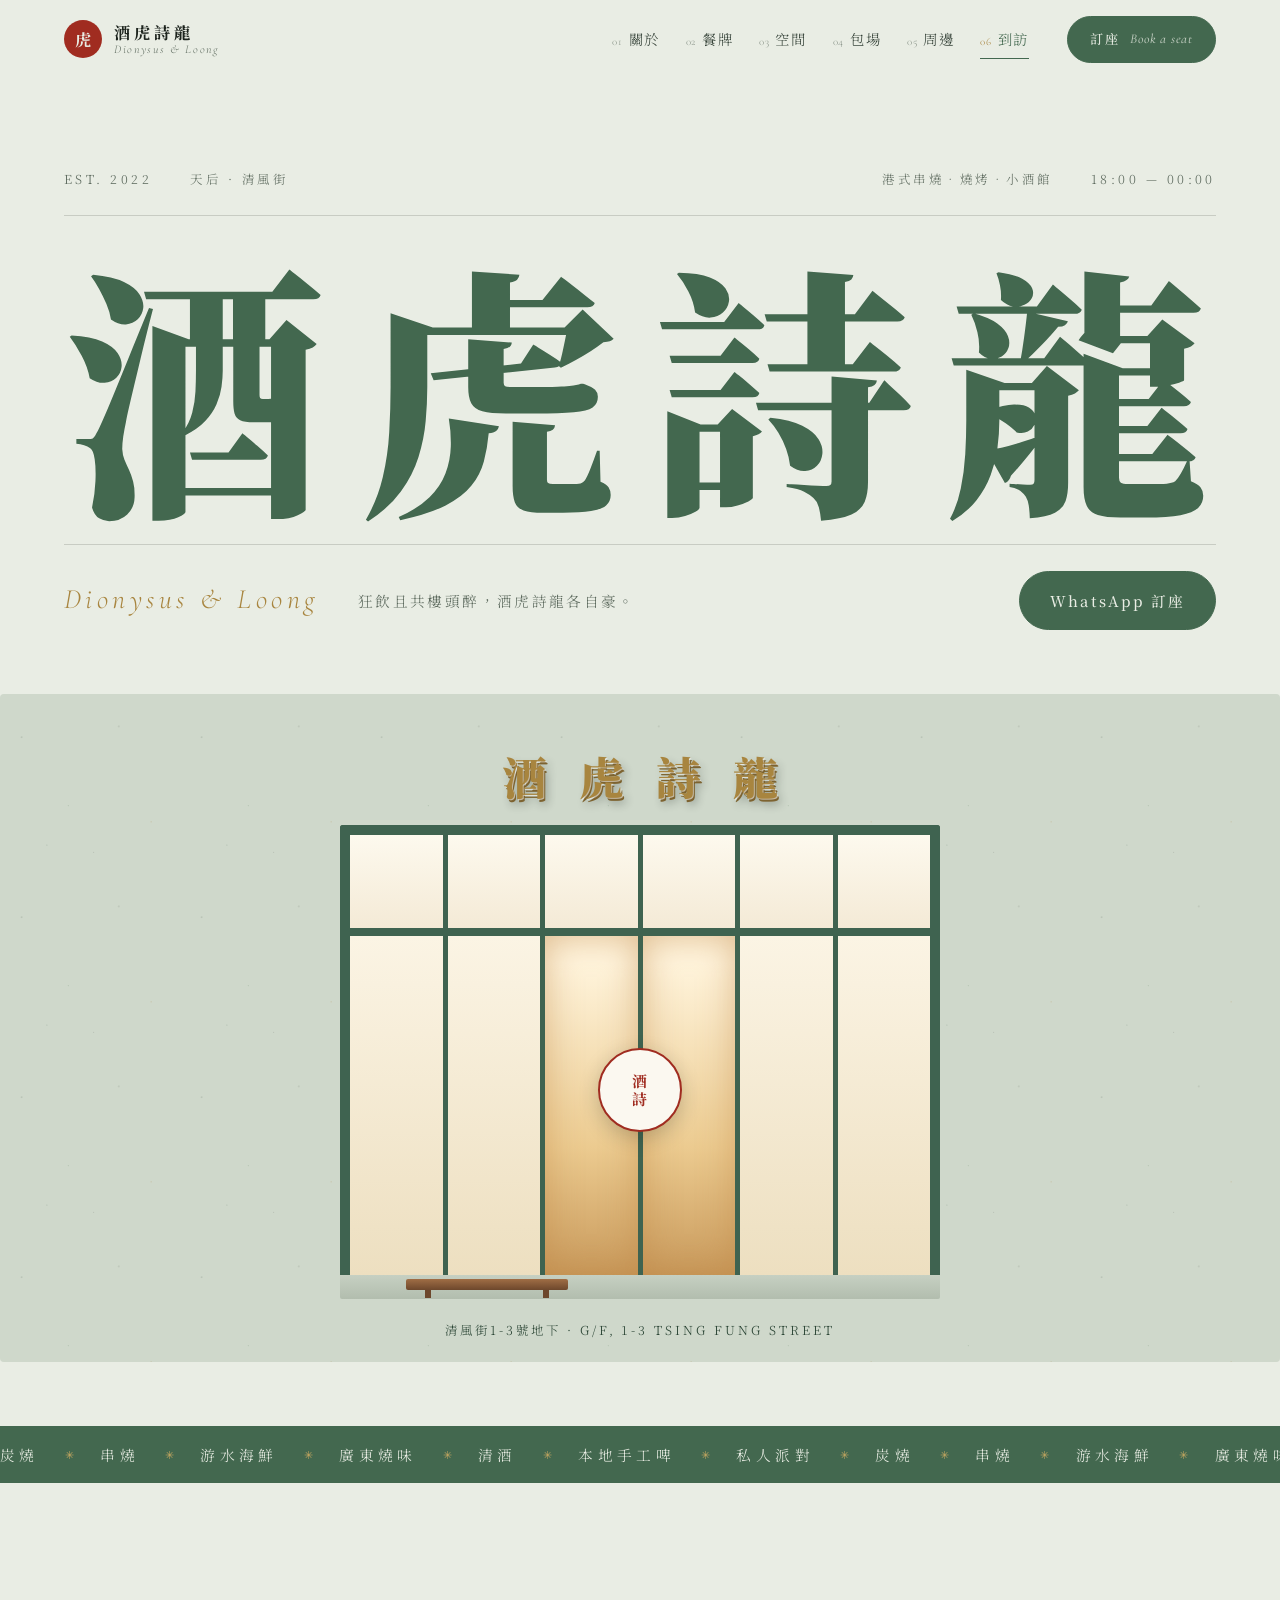
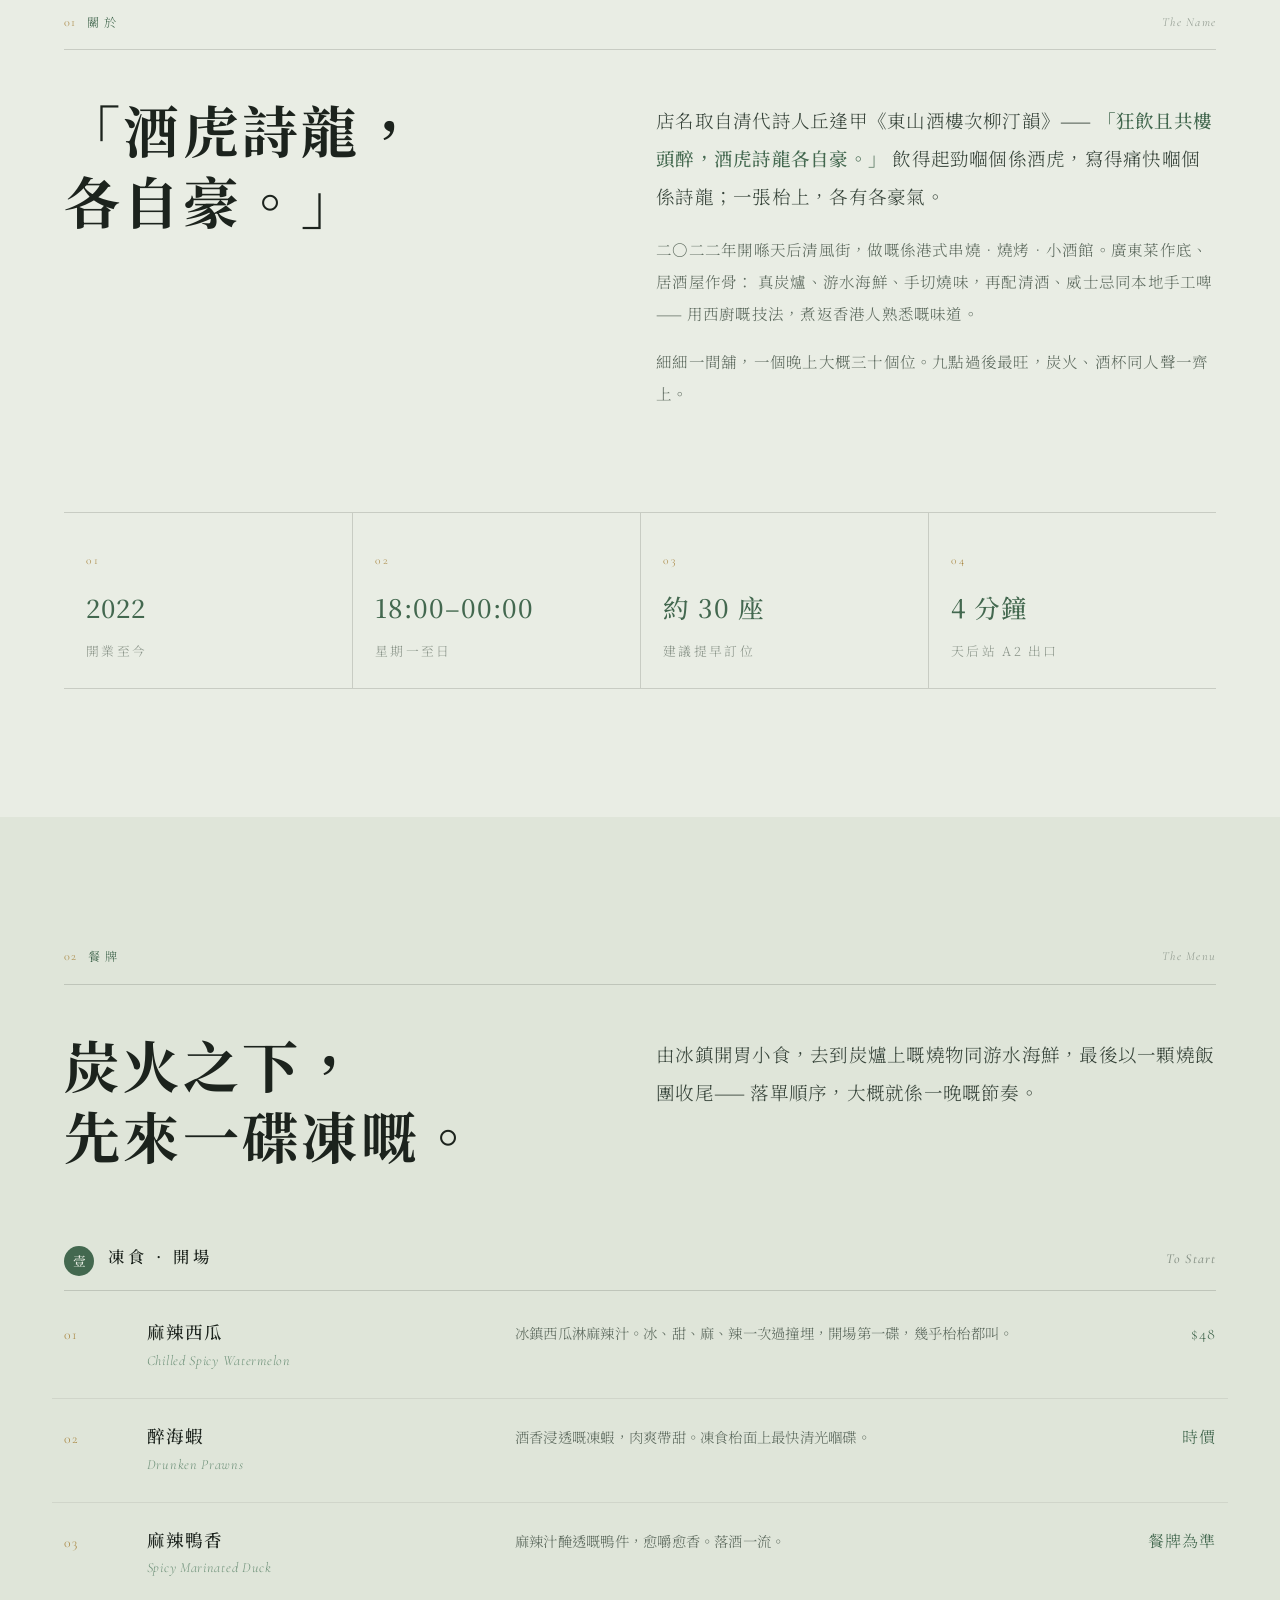
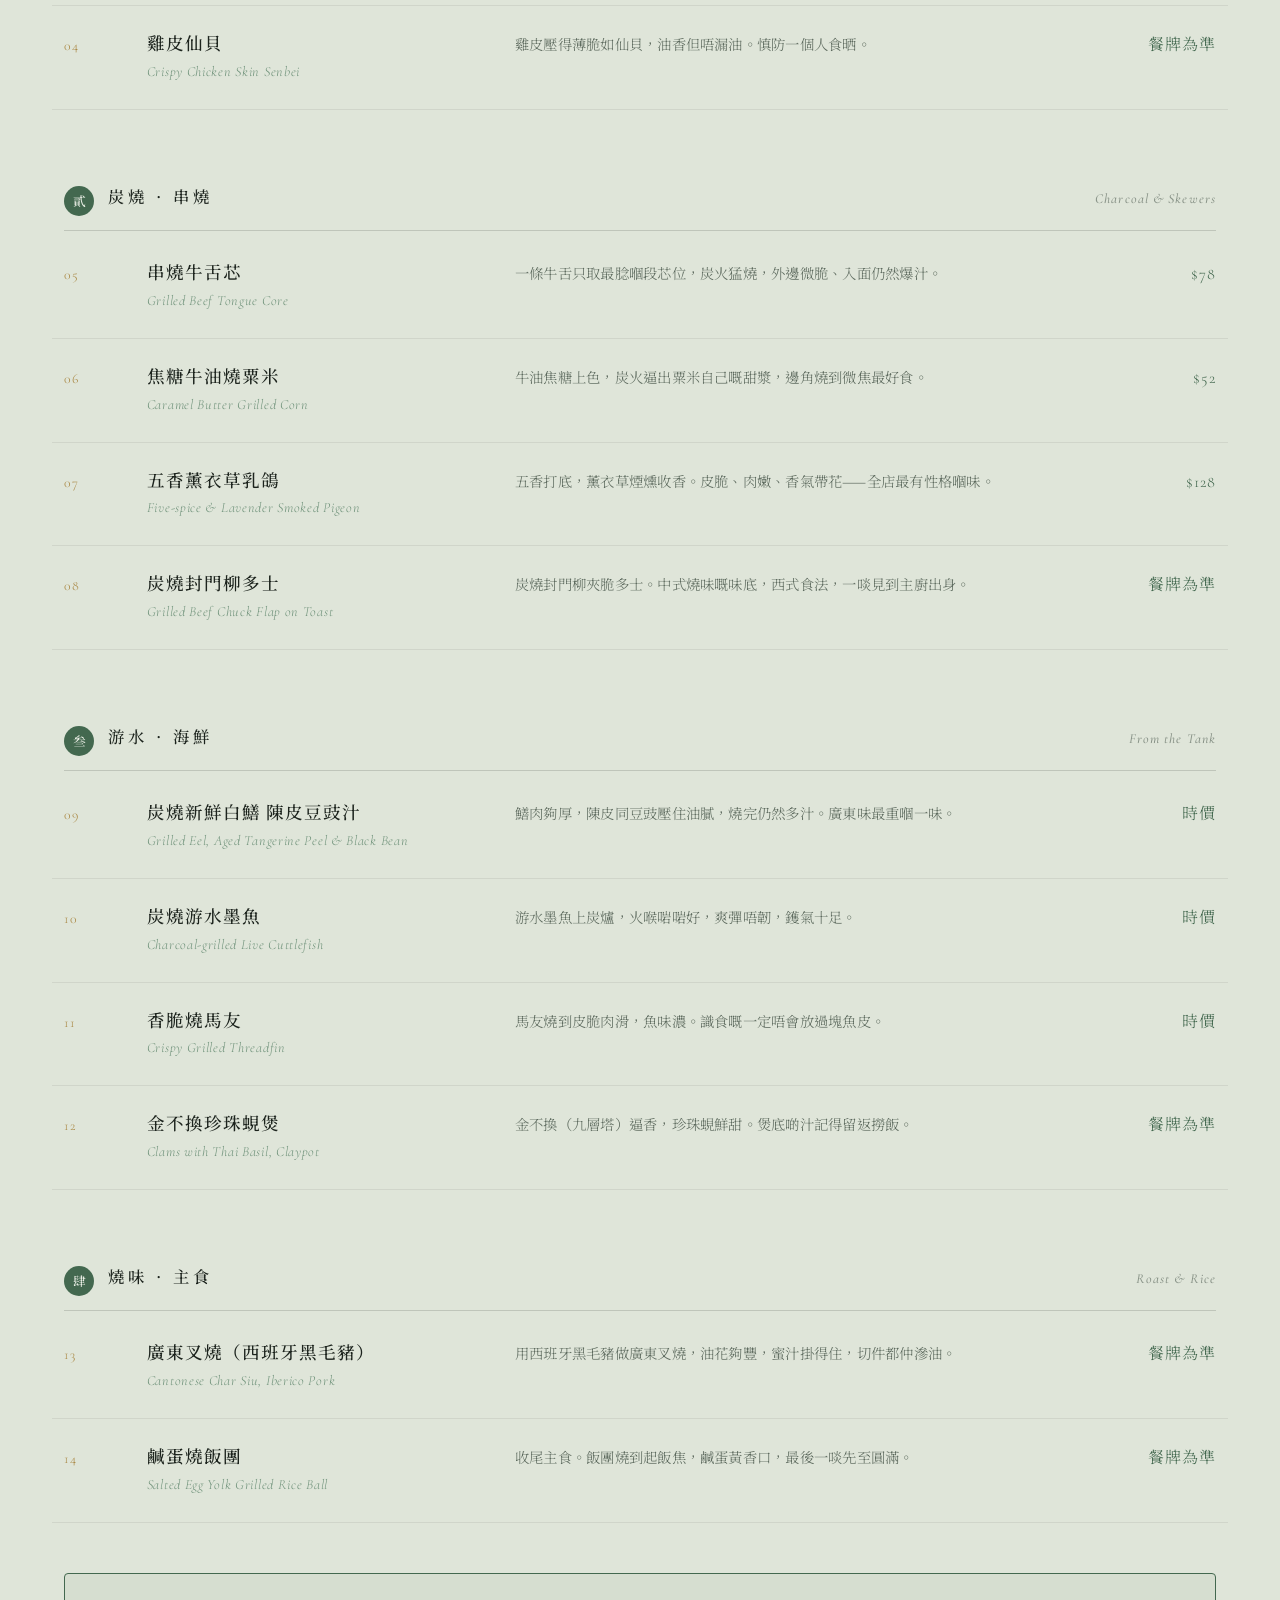
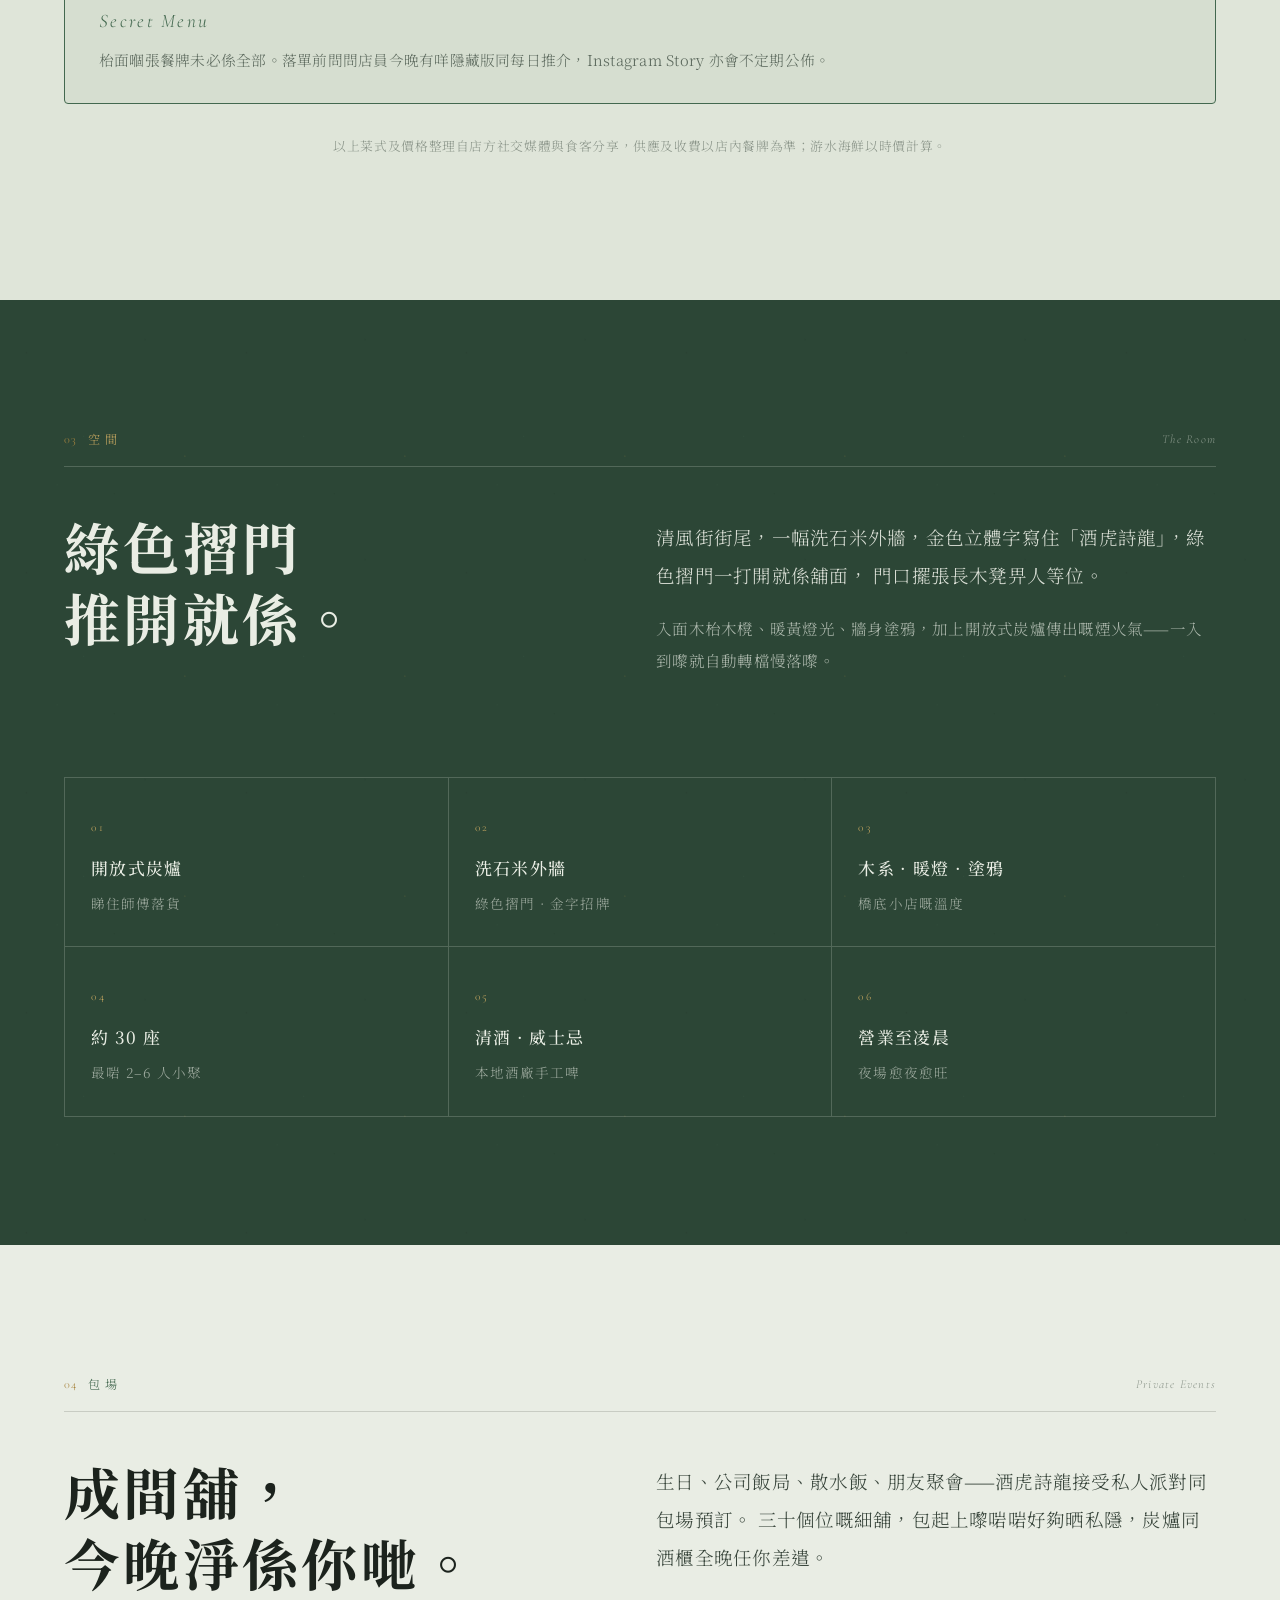
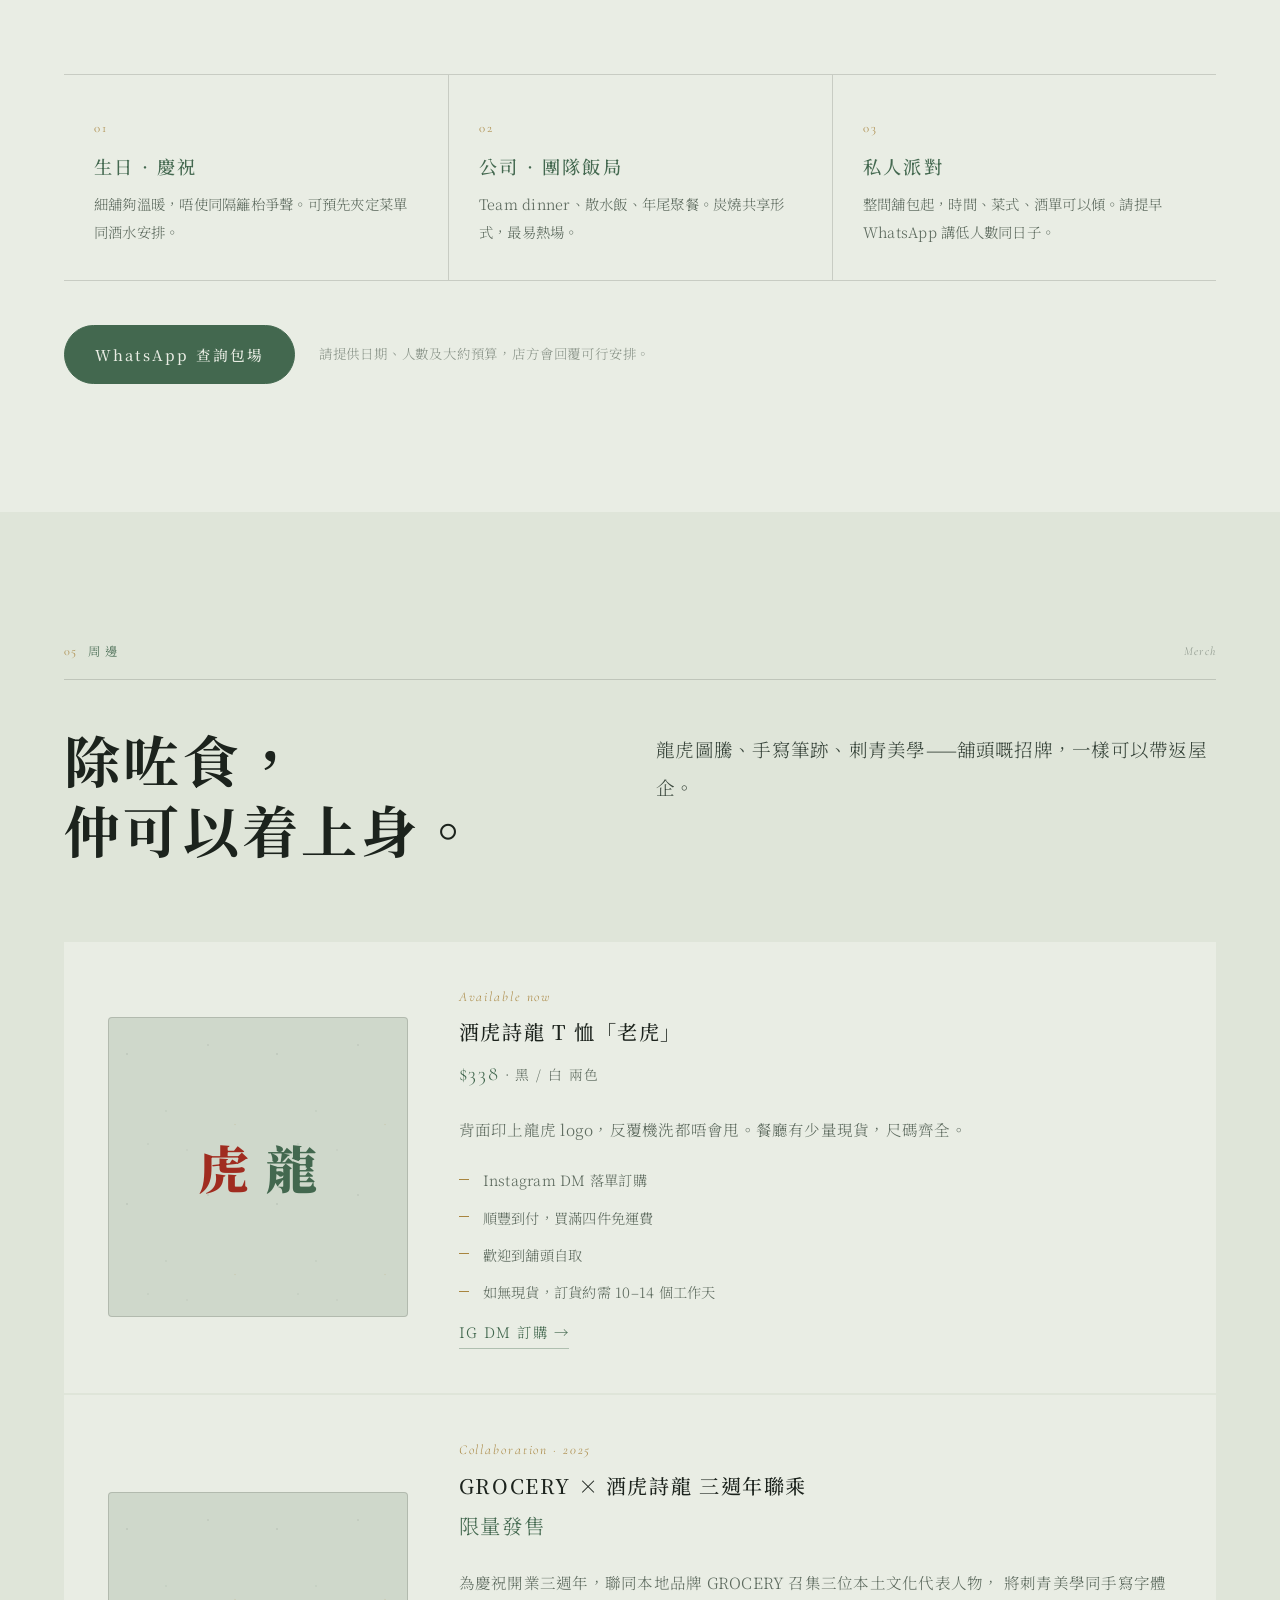
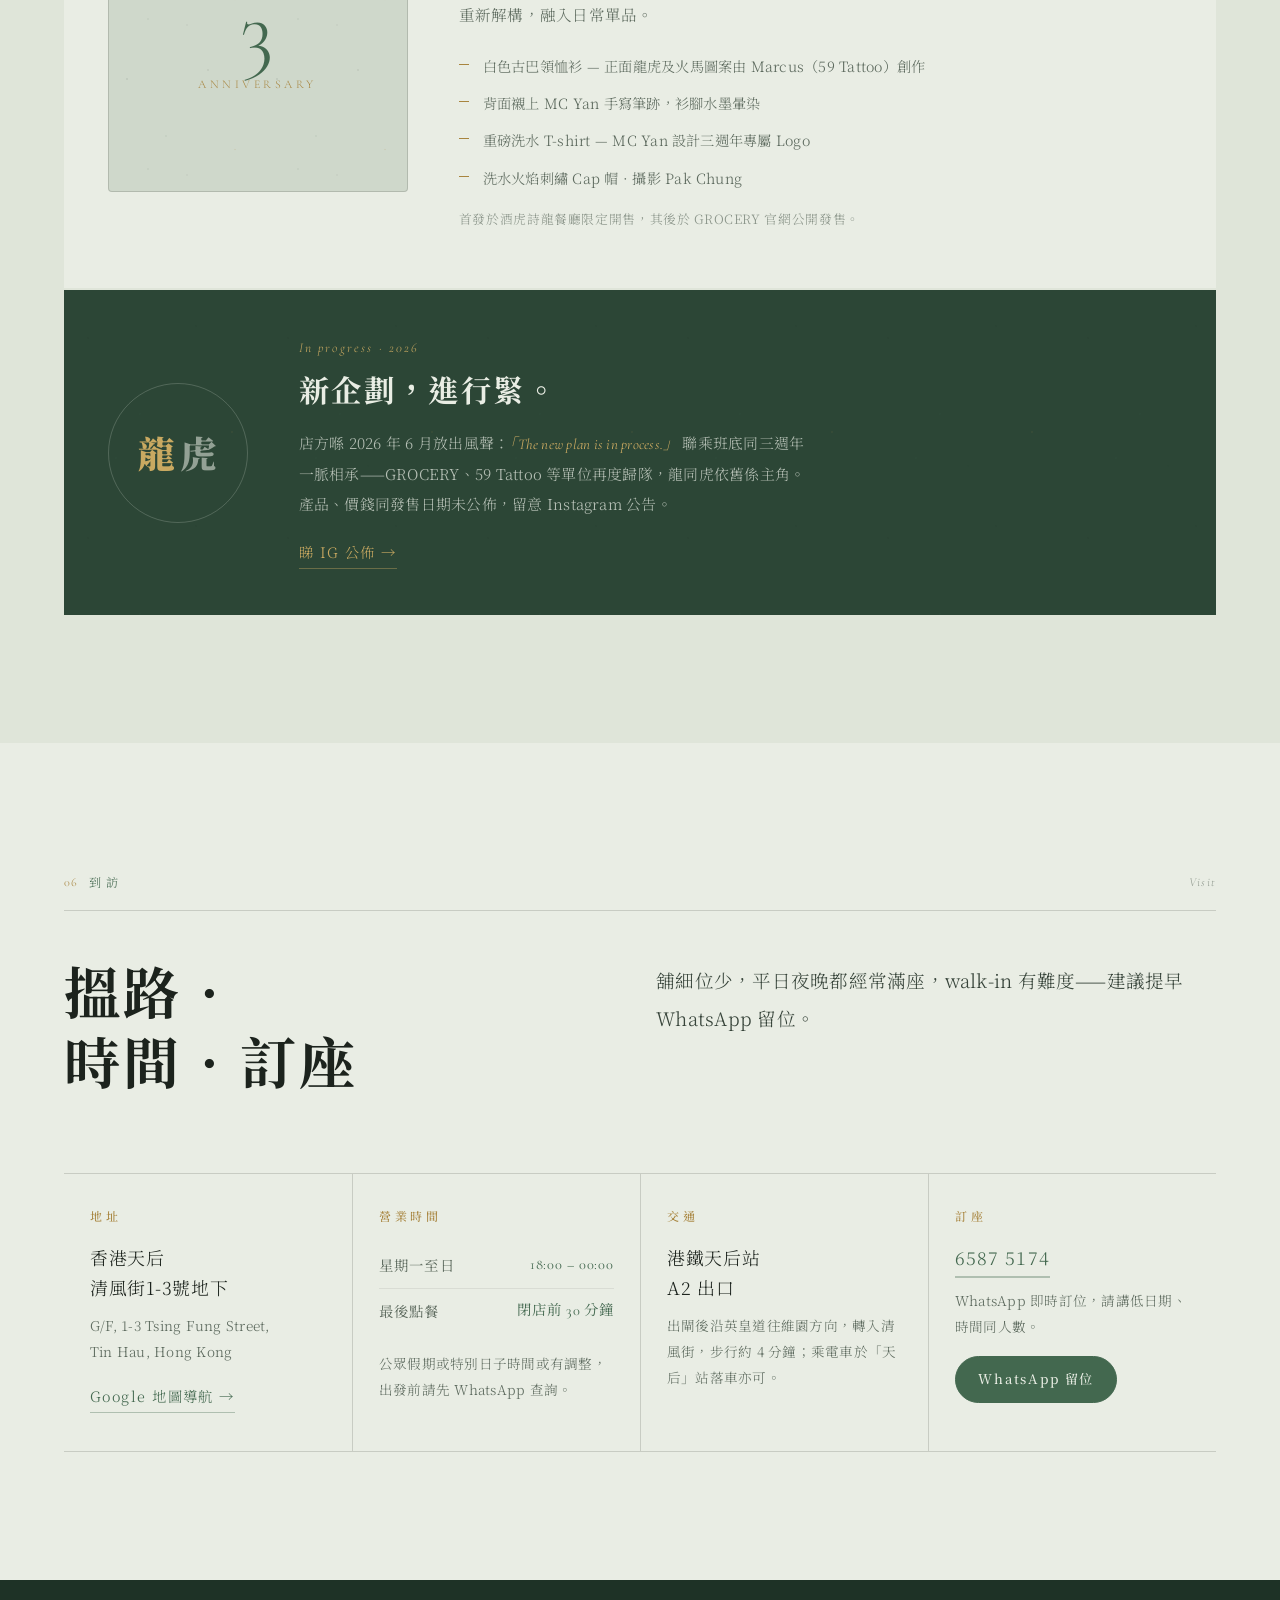
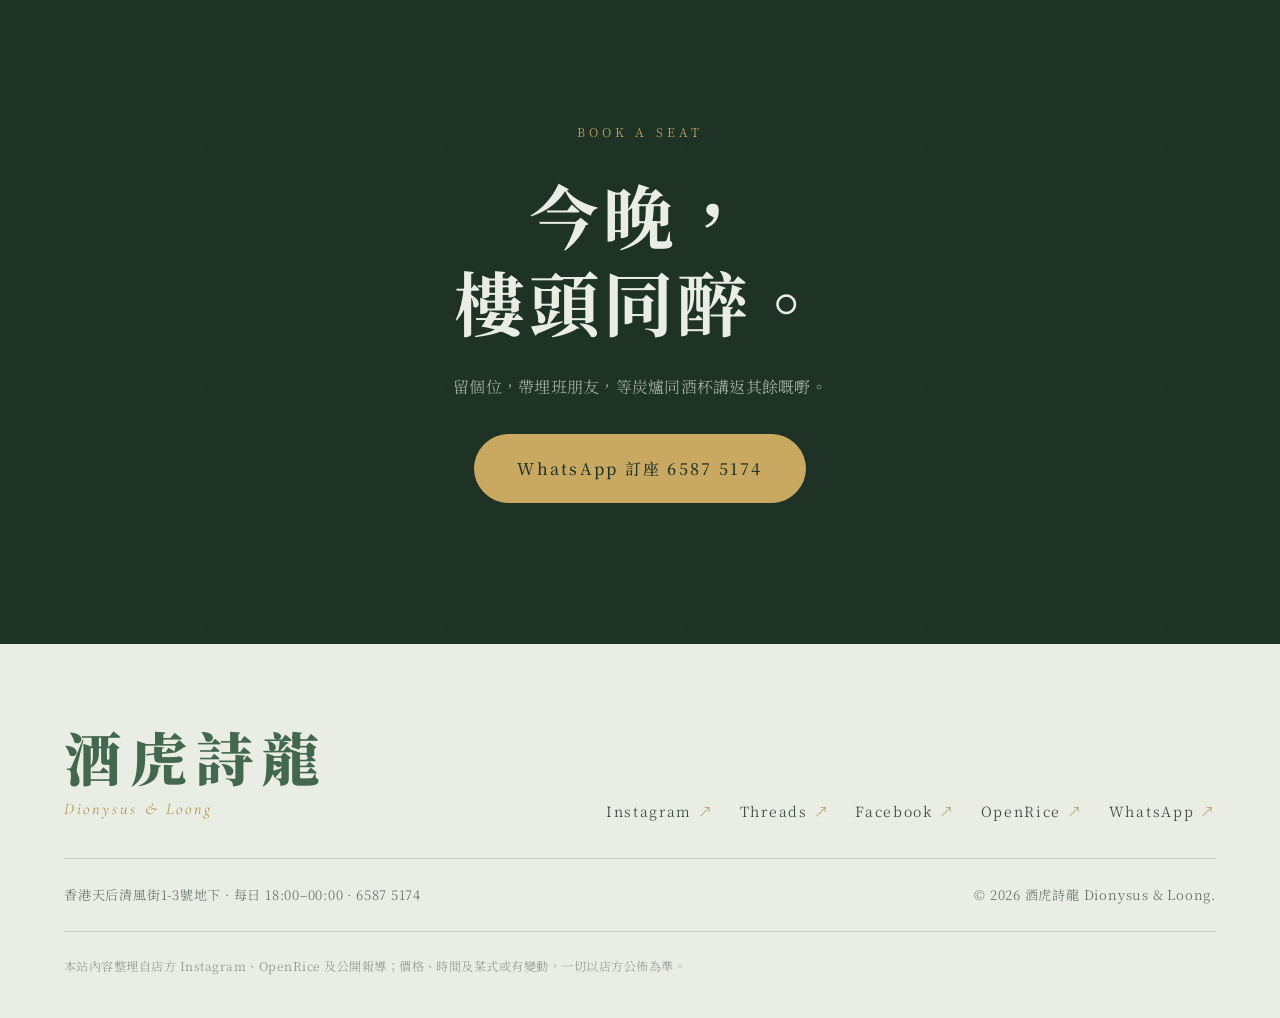
==== index.html @ 1ddba573 "Add "new plan in progress" teaser to the merch section The restaurant posted a teaser on 2026-06-09 " ====
<!DOCTYPE html>
<html lang="zh-Hant-HK">
<head>
<meta charset="utf-8">
<meta name="viewport" content="width=device-width, initial-scale=1">
<title>酒虎詩龍 Dionysus &amp; Loong｜天后清風街 · 港式串燒．燒烤．小酒館</title>
<meta name="description" content="酒虎詩龍 Dionysus &amp; Loong — 天后清風街1-3號地下，港式串燒．燒烤．小酒館。炭火燒物配廣東菜底蘊，招牌麻辣西瓜、串燒牛舌芯、炭燒白鱔陳皮豆豉汁。每日 18:00–00:00，WhatsApp 6587 5174 訂座，可包場私人派對。">
<meta name="theme-color" content="#e9ede4">

<meta property="og:type" content="restaurant">
<meta property="og:locale" content="zh_HK">
<meta property="og:site_name" content="酒虎詩龍 Dionysus & Loong">
<meta property="og:title" content="酒虎詩龍 Dionysus & Loong｜天后港式小酒館">
<meta property="og:description" content="狂飲且共樓頭醉，酒虎詩龍各自豪。港式串燒．燒烤．小酒館，天后清風街1-3號地下。">
<meta name="twitter:card" content="summary_large_image">

<link rel="icon" href="data:image/svg+xml,%3Csvg xmlns='http://www.w3.org/2000/svg' viewBox='0 0 64 64'%3E%3Crect width='64' height='64' rx='12' fill='%23a02c20'/%3E%3Ctext x='32' y='45' font-size='32' text-anchor='middle' fill='%23f0e9da' font-family='serif'%3E%E8%99%8E%3C/text%3E%3C/svg%3E">

<link rel="preconnect" href="https://fonts.googleapis.com">
<link rel="preconnect" href="https://fonts.gstatic.com" crossorigin>
<link rel="stylesheet" href="https://fonts.googleapis.com/css2?family=Noto+Serif+TC:wght@300;400;500;700;900&family=Cormorant+Garamond:ital,wght@0,300;0,400;0,500;0,600;1,300;1,400&display=swap">
<link rel="stylesheet" href="assets/css/style.css">
</head>
<body>

<a class="skip" href="#about">跳至主要內容</a>

<header class="nav" id="nav">
  <div class="nav__in">
    <a class="brand" href="#top" aria-label="酒虎詩龍 首頁">
      <span class="brand__mark" aria-hidden="true">虎</span>
      <span class="brand__txt">
        <b>酒虎詩龍</b>
        <em>Dionysus &amp; Loong</em>
      </span>
    </a>

    <nav class="nav__links" id="menu-panel" aria-label="主選單">
      <a href="#about"><i>01</i>關於</a>
      <a href="#menu"><i>02</i>餐牌</a>
      <a href="#space"><i>03</i>空間</a>
      <a href="#events"><i>04</i>包場</a>
      <a href="#merch"><i>05</i>周邊</a>
      <a href="#visit"><i>06</i>到訪</a>
    </nav>

    <a class="btn btn--sm nav__book" href="https://api.whatsapp.com/send?phone=85265875174" target="_blank" rel="noopener">訂座 <span>Book a seat</span></a>

    <button class="burger" id="burger" aria-expanded="false" aria-controls="menu-panel" aria-label="開啟選單">
      <span></span><span></span><span></span>
    </button>
  </div>
</header>

<main id="top">

  <!-- ─────────── HERO ─────────── -->
  <section class="hero">
    <div class="wrap">
      <div class="hero__top">
        <p class="hero__meta"><span>Est. 2022</span><span>天后 · 清風街</span></p>
        <p class="hero__meta hero__meta--r"><span>港式串燒．燒烤．小酒館</span><span>18:00 — 00:00</span></p>
      </div>

      <h1 class="hero__title"><span>酒</span><span>虎</span><span>詩</span><span>龍</span></h1>

      <div class="hero__bar">
        <p class="hero__en">Dionysus &amp; Loong</p>
        <p class="hero__poem">狂飲且共樓頭醉，酒虎詩龍各自豪。</p>
        <a class="btn" href="https://api.whatsapp.com/send?phone=85265875174" target="_blank" rel="noopener">WhatsApp 訂座</a>
      </div>
    </div>

    <div class="canvas canvas--front" aria-label="酒虎詩龍門面：洗石米外牆、綠色摺門、金色立體字招牌">
      <div class="storefront" aria-hidden="true">
        <div class="storefront__sign"><i>酒</i><i>虎</i><i>詩</i><i>龍</i></div>
        <div class="storefront__shop">
          <div class="storefront__transom">
            <span></span><span></span><span></span><span></span><span></span><span></span>
          </div>
          <div class="storefront__doors">
            <span></span><span></span><span class="is-lit"></span><span class="is-lit"></span><span></span><span></span>
          </div>
          <div class="storefront__roundel"><b>酒</b><b>詩</b></div>
        </div>
        <div class="storefront__step"></div>
        <div class="storefront__bench"></div>
      </div>
      <p class="canvas__cap">清風街1-3號地下 · G/F, 1-3 Tsing Fung Street</p>
    </div>
  </section>

  <!-- ─────────── MARQUEE ─────────── -->
  <div class="marquee" aria-hidden="true">
    <div class="marquee__track">
      <span>炭燒</span><i>✳</i><span>串燒</span><i>✳</i><span>游水海鮮</span><i>✳</i><span>廣東燒味</span><i>✳</i><span>清酒</span><i>✳</i><span>本地手工啤</span><i>✳</i><span>私人派對</span><i>✳</i>
      <span>炭燒</span><i>✳</i><span>串燒</span><i>✳</i><span>游水海鮮</span><i>✳</i><span>廣東燒味</span><i>✳</i><span>清酒</span><i>✳</i><span>本地手工啤</span><i>✳</i><span>私人派對</span><i>✳</i>
    </div>
  </div>

  <!-- ─────────── 關於 ─────────── -->
  <section class="sec" id="about">
    <div class="wrap">
      <p class="kicker"><i>01</i>關於 <em>The Name</em></p>

      <div class="split">
        <h2 class="h2">「酒虎詩龍，<br>各自豪。」</h2>
        <div class="split__body">
          <p class="lead">
            店名取自清代詩人丘逢甲《東山酒樓次柳汀韻》——
            <b>「狂飲且共樓頭醉，酒虎詩龍各自豪。」</b>
            飲得起勁嗰個係酒虎，寫得痛快嗰個係詩龍；一張枱上，各有各豪氣。
          </p>
          <p class="body">
            二〇二二年開喺天后清風街，做嘅係港式串燒．燒烤．小酒館。廣東菜作底、居酒屋作骨：
            真炭爐、游水海鮮、手切燒味，再配清酒、威士忌同本地手工啤——
            用西廚嘅技法，煮返香港人熟悉嘅味道。
          </p>
          <p class="body">
            細細一間舖，一個晚上大概三十個位。九點過後最旺，炭火、酒杯同人聲一齊上。
          </p>
        </div>
      </div>

      <ul class="stats">
        <li><i>01</i><b>2022</b><span>開業至今</span></li>
        <li><i>02</i><b>18:00–00:00</b><span>星期一至日</span></li>
        <li><i>03</i><b>約 30 座</b><span>建議提早訂位</span></li>
        <li><i>04</i><b>4 分鐘</b><span>天后站 A2 出口</span></li>
      </ul>
    </div>
  </section>

  <!-- ─────────── 餐牌 ─────────── -->
  <section class="sec sec--menu" id="menu">
    <div class="wrap">
      <p class="kicker"><i>02</i>餐牌 <em>The Menu</em></p>

      <div class="split">
        <h2 class="h2">炭火之下，<br>先來一碟凍嘅。</h2>
        <div class="split__body">
          <p class="lead">
            由冰鎮開胃小食，去到炭爐上嘅燒物同游水海鮮，最後以一顆燒飯團收尾——
            落單順序，大概就係一晚嘅節奏。
          </p>
        </div>
      </div>

      <section class="course">
        <h3 class="course__t"><i>壹</i>凍食 · 開場<em>To Start</em></h3>
        <ul class="list">
          <li class="row">
            <span class="row__no">01</span>
            <div class="row__main"><h4>麻辣西瓜</h4><p class="row__en">Chilled Spicy Watermelon</p></div>
            <p class="row__desc">冰鎮西瓜淋麻辣汁。冰、甜、麻、辣一次過撞埋，開場第一碟，幾乎枱枱都叫。</p>
            <span class="row__price">$48</span>
          </li>
          <li class="row">
            <span class="row__no">02</span>
            <div class="row__main"><h4>醉海蝦</h4><p class="row__en">Drunken Prawns</p></div>
            <p class="row__desc">酒香浸透嘅凍蝦，肉爽帶甜。凍食枱面上最快清光嗰碟。</p>
            <span class="row__price">時價</span>
          </li>
          <li class="row">
            <span class="row__no">03</span>
            <div class="row__main"><h4>麻辣鴨香</h4><p class="row__en">Spicy Marinated Duck</p></div>
            <p class="row__desc">麻辣汁醃透嘅鴨件，愈嚼愈香。落酒一流。</p>
            <span class="row__price">餐牌為準</span>
          </li>
          <li class="row">
            <span class="row__no">04</span>
            <div class="row__main"><h4>雞皮仙貝</h4><p class="row__en">Crispy Chicken Skin Senbei</p></div>
            <p class="row__desc">雞皮壓得薄脆如仙貝，油香但唔漏油。慎防一個人食晒。</p>
            <span class="row__price">餐牌為準</span>
          </li>
        </ul>
      </section>

      <section class="course">
        <h3 class="course__t"><i>貳</i>炭燒 · 串燒<em>Charcoal &amp; Skewers</em></h3>
        <ul class="list">
          <li class="row">
            <span class="row__no">05</span>
            <div class="row__main"><h4>串燒牛舌芯</h4><p class="row__en">Grilled Beef Tongue Core</p></div>
            <p class="row__desc">一條牛舌只取最腍嗰段芯位，炭火猛燒，外邊微脆、入面仍然爆汁。</p>
            <span class="row__price">$78</span>
          </li>
          <li class="row">
            <span class="row__no">06</span>
            <div class="row__main"><h4>焦糖牛油燒粟米</h4><p class="row__en">Caramel Butter Grilled Corn</p></div>
            <p class="row__desc">牛油焦糖上色，炭火逼出粟米自己嘅甜漿，邊角燒到微焦最好食。</p>
            <span class="row__price">$52</span>
          </li>
          <li class="row">
            <span class="row__no">07</span>
            <div class="row__main"><h4>五香薰衣草乳鴿</h4><p class="row__en">Five-spice &amp; Lavender Smoked Pigeon</p></div>
            <p class="row__desc">五香打底，薰衣草煙燻收香。皮脆、肉嫩、香氣帶花——全店最有性格嗰味。</p>
            <span class="row__price">$128</span>
          </li>
          <li class="row">
            <span class="row__no">08</span>
            <div class="row__main"><h4>炭燒封門柳多士</h4><p class="row__en">Grilled Beef Chuck Flap on Toast</p></div>
            <p class="row__desc">炭燒封門柳夾脆多士。中式燒味嘅味底，西式食法，一啖見到主廚出身。</p>
            <span class="row__price">餐牌為準</span>
          </li>
        </ul>
      </section>

      <section class="course">
        <h3 class="course__t"><i>叁</i>游水 · 海鮮<em>From the Tank</em></h3>
        <ul class="list">
          <li class="row">
            <span class="row__no">09</span>
            <div class="row__main"><h4>炭燒新鮮白鱔 陳皮豆豉汁</h4><p class="row__en">Grilled Eel, Aged Tangerine Peel &amp; Black Bean</p></div>
            <p class="row__desc">鱔肉夠厚，陳皮同豆豉壓住油膩，燒完仍然多汁。廣東味最重嗰一味。</p>
            <span class="row__price">時價</span>
          </li>
          <li class="row">
            <span class="row__no">10</span>
            <div class="row__main"><h4>炭燒游水墨魚</h4><p class="row__en">Charcoal-grilled Live Cuttlefish</p></div>
            <p class="row__desc">游水墨魚上炭爐，火喉啱啱好，爽彈唔韌，鑊氣十足。</p>
            <span class="row__price">時價</span>
          </li>
          <li class="row">
            <span class="row__no">11</span>
            <div class="row__main"><h4>香脆燒馬友</h4><p class="row__en">Crispy Grilled Threadfin</p></div>
            <p class="row__desc">馬友燒到皮脆肉滑，魚味濃。識食嘅一定唔會放過塊魚皮。</p>
            <span class="row__price">時價</span>
          </li>
          <li class="row">
            <span class="row__no">12</span>
            <div class="row__main"><h4>金不換珍珠蜆煲</h4><p class="row__en">Clams with Thai Basil, Claypot</p></div>
            <p class="row__desc">金不換（九層塔）逼香，珍珠蜆鮮甜。煲底啲汁記得留返撈飯。</p>
            <span class="row__price">餐牌為準</span>
          </li>
        </ul>
      </section>

      <section class="course">
        <h3 class="course__t"><i>肆</i>燒味 · 主食<em>Roast &amp; Rice</em></h3>
        <ul class="list">
          <li class="row">
            <span class="row__no">13</span>
            <div class="row__main"><h4>廣東叉燒（西班牙黑毛豬）</h4><p class="row__en">Cantonese Char Siu, Iberico Pork</p></div>
            <p class="row__desc">用西班牙黑毛豬做廣東叉燒，油花夠豐，蜜汁掛得住，切件都仲滲油。</p>
            <span class="row__price">餐牌為準</span>
          </li>
          <li class="row">
            <span class="row__no">14</span>
            <div class="row__main"><h4>鹹蛋燒飯團</h4><p class="row__en">Salted Egg Yolk Grilled Rice Ball</p></div>
            <p class="row__desc">收尾主食。飯團燒到起飯焦，鹹蛋黃香口，最後一啖先至圓滿。</p>
            <span class="row__price">餐牌為準</span>
          </li>
        </ul>
      </section>

      <div class="secret">
        <p class="secret__t">Secret Menu</p>
        <p>枱面嗰張餐牌未必係全部。落單前問問店員今晚有咩隱藏版同每日推介，Instagram Story 亦會不定期公佈。</p>
      </div>

      <p class="note">
        以上菜式及價格整理自店方社交媒體與食客分享，供應及收費以店內餐牌為準；游水海鮮以時價計算。
      </p>
    </div>
  </section>

  <!-- ─────────── 空間 ─────────── -->
  <section class="sec sec--space" id="space">
    <div class="wrap">
      <p class="kicker kicker--inv"><i>03</i>空間 <em>The Room</em></p>

      <div class="split">
        <h2 class="h2">綠色摺門<br>推開就係。</h2>
        <div class="split__body">
          <p class="lead">
            清風街街尾，一幅洗石米外牆，金色立體字寫住「酒虎詩龍」，綠色摺門一打開就係舖面，
            門口擺張長木凳畀人等位。
          </p>
          <p class="body">
            入面木枱木櫈、暖黃燈光、牆身塗鴉，加上開放式炭爐傳出嘅煙火氣——一入到嚟就自動轉檔慢落嚟。
          </p>
        </div>
      </div>

      <div class="tiles">
        <div class="tile"><i>01</i><b>開放式炭爐</b><span>睇住師傅落貨</span></div>
        <div class="tile"><i>02</i><b>洗石米外牆</b><span>綠色摺門 · 金字招牌</span></div>
        <div class="tile"><i>03</i><b>木系 · 暖燈 · 塗鴉</b><span>橋底小店嘅溫度</span></div>
        <div class="tile"><i>04</i><b>約 30 座</b><span>最啱 2–6 人小聚</span></div>
        <div class="tile"><i>05</i><b>清酒 · 威士忌</b><span>本地酒廠手工啤</span></div>
        <div class="tile"><i>06</i><b>營業至凌晨</b><span>夜場愈夜愈旺</span></div>
      </div>
    </div>
  </section>

  <!-- ─────────── 包場 ─────────── -->
  <section class="sec" id="events">
    <div class="wrap">
      <p class="kicker"><i>04</i>包場 <em>Private Events</em></p>

      <div class="split">
        <h2 class="h2">成間舖，<br>今晚淨係你哋。</h2>
        <div class="split__body">
          <p class="lead">
            生日、公司飯局、散水飯、朋友聚會——酒虎詩龍接受私人派對同包場預訂。
            三十個位嘅細舖，包起上嚟啱啱好夠晒私隱，炭爐同酒櫃全晚任你差遣。
          </p>
        </div>
      </div>

      <div class="cards">
        <article class="card">
          <span class="card__no">01</span>
          <h3>生日 · 慶祝</h3>
          <p>細舖夠溫暖，唔使同隔籬枱爭聲。可預先夾定菜單同酒水安排。</p>
        </article>
        <article class="card">
          <span class="card__no">02</span>
          <h3>公司 · 團隊飯局</h3>
          <p>Team dinner、散水飯、年尾聚餐。炭燒共享形式，最易熱場。</p>
        </article>
        <article class="card">
          <span class="card__no">03</span>
          <h3>私人派對</h3>
          <p>整間舖包起，時間、菜式、酒單可以傾。請提早 WhatsApp 講低人數同日子。</p>
        </article>
      </div>

      <div class="inline-cta">
        <a class="btn" href="https://api.whatsapp.com/send?phone=85265875174" target="_blank" rel="noopener">WhatsApp 查詢包場</a>
        <p>請提供日期、人數及大約預算，店方會回覆可行安排。</p>
      </div>
    </div>
  </section>

  <!-- ─────────── 周邊 ─────────── -->
  <section class="sec sec--merch" id="merch">
    <div class="wrap">
      <p class="kicker"><i>05</i>周邊 <em>Merch</em></p>

      <div class="split">
        <h2 class="h2">除咗食，<br>仲可以着上身。</h2>
        <div class="split__body">
          <p class="lead">龍虎圖騰、手寫筆跡、刺青美學——舖頭嘅招牌，一樣可以帶返屋企。</p>
        </div>
      </div>

      <div class="merch">
        <article class="merch__item">
          <div class="merch__art merch__art--tee" aria-hidden="true">
            <span class="merch__glyph">虎</span><span class="merch__glyph merch__glyph--j">龍</span>
          </div>
          <div class="merch__txt">
            <p class="merch__tag">Available now</p>
            <h3>酒虎詩龍 T 恤「老虎」</h3>
            <p class="merch__price">$338<span> · 黑 / 白 兩色</span></p>
            <p class="body">背面印上龍虎 logo，反覆機洗都唔會甩。餐廳有少量現貨，尺碼齊全。</p>
            <ul class="ticks">
              <li>Instagram DM 落單訂購</li>
              <li>順豐到付，買滿四件免運費</li>
              <li>歡迎到舖頭自取</li>
              <li>如無現貨，訂貨約需 10–14 個工作天</li>
            </ul>
            <a class="link" href="https://www.instagram.com/dionysus_loong/" target="_blank" rel="noopener">IG DM 訂購 →</a>
          </div>
        </article>

        <article class="merch__item">
          <div class="merch__art merch__art--collab" aria-hidden="true">
            <span class="merch__three">3</span><em>ANNIVERSARY</em>
          </div>
          <div class="merch__txt">
            <p class="merch__tag">Collaboration · 2025</p>
            <h3>GROCERY × 酒虎詩龍 三週年聯乘</h3>
            <p class="merch__price">限量發售</p>
            <p class="body">
              為慶祝開業三週年，聯同本地品牌 GROCERY 召集三位本土文化代表人物，
              將刺青美學同手寫字體重新解構，融入日常單品。
            </p>
            <ul class="ticks">
              <li>白色古巴領恤衫 — 正面龍虎及火馬圖案由 Marcus（59 Tattoo）創作</li>
              <li>背面襯上 MC Yan 手寫筆跡，衫腳水墨暈染</li>
              <li>重磅洗水 T-shirt — MC Yan 設計三週年專屬 Logo</li>
              <li>洗水火焰刺繡 Cap 帽 · 攝影 Pak Chung</li>
            </ul>
            <p class="note note--left">首發於酒虎詩龍餐廳限定開售，其後於 GROCERY 官網公開發售。</p>
          </div>
        </article>
      </div>

      <aside class="drop">
        <div class="drop__mark" aria-hidden="true"><span>龍</span><span>虎</span></div>
        <div class="drop__txt">
          <p class="drop__tag">In progress · 2026</p>
          <h3 class="drop__t">新企劃，進行緊。</h3>
          <p class="drop__p">
            店方喺 2026 年 6 月放出風聲：<b>「The new plan is in process.」</b>
            聯乘班底同三週年一脈相承——GROCERY、59 Tattoo 等單位再度歸隊，龍同虎依舊係主角。
            產品、價錢同發售日期未公佈，留意 Instagram 公告。
          </p>
          <a class="link link--inv" href="https://www.instagram.com/p/DZXlpymgneu/" target="_blank" rel="noopener">睇 IG 公佈 →</a>
        </div>
      </aside>
    </div>
  </section>

  <!-- ─────────── 到訪 ─────────── -->
  <section class="sec sec--visit" id="visit">
    <div class="wrap">
      <p class="kicker"><i>06</i>到訪 <em>Visit</em></p>

      <div class="split">
        <h2 class="h2">搵路 ·<br>時間 · 訂座</h2>
        <div class="split__body">
          <p class="lead">舖細位少，平日夜晚都經常滿座，walk-in 有難度——建議提早 WhatsApp 留位。</p>
        </div>
      </div>

      <div class="info">
        <div class="info__card">
          <h3>地址</h3>
          <p class="info__big">香港天后<br>清風街1-3號地下</p>
          <p class="info__sub">G/F, 1-3 Tsing Fung Street,<br>Tin Hau, Hong Kong</p>
          <a class="link" href="https://www.google.com/maps/search/?api=1&amp;query=%E9%85%92%E8%99%8E%E8%A9%A9%E9%BE%8D%20%E5%A4%A9%E5%90%8E%E6%B8%85%E9%A2%A8%E8%A1%97" target="_blank" rel="noopener">Google 地圖導航 →</a>
        </div>

        <div class="info__card">
          <h3>營業時間</h3>
          <table class="hours">
            <tr><th scope="row">星期一至日</th><td>18:00 – 00:00</td></tr>
            <tr><th scope="row">最後點餐</th><td>閉店前 30 分鐘</td></tr>
          </table>
          <p class="info__sub">公眾假期或特別日子時間或有調整，出發前請先 WhatsApp 查詢。</p>
        </div>

        <div class="info__card">
          <h3>交通</h3>
          <p class="info__big">港鐵天后站<br>A2 出口</p>
          <p class="info__sub">出閘後沿英皇道往維園方向，轉入清風街，步行約 4 分鐘；乘電車於「天后」站落車亦可。</p>
        </div>

        <div class="info__card">
          <h3>訂座</h3>
          <p class="info__big"><a class="link link--tel" href="tel:+85265875174">6587 5174</a></p>
          <p class="info__sub">WhatsApp 即時訂位，請講低日期、時間同人數。</p>
          <a class="btn btn--sm" href="https://api.whatsapp.com/send?phone=85265875174" target="_blank" rel="noopener">WhatsApp 留位</a>
        </div>
      </div>
    </div>
  </section>

  <!-- ─────────── CTA ─────────── -->
  <section class="cta">
    <div class="wrap cta__in">
      <p class="kicker kicker--inv">Book a seat</p>
      <h2 class="cta__h">今晚，<br>樓頭同醉。</h2>
      <p class="cta__p">留個位，帶埋班朋友，等炭爐同酒杯講返其餘嘅嘢。</p>
      <a class="btn btn--inv btn--lg" href="https://api.whatsapp.com/send?phone=85265875174" target="_blank" rel="noopener">WhatsApp 訂座 6587 5174</a>
    </div>
  </section>

</main>

<footer class="foot">
  <div class="wrap">
    <div class="foot__top">
      <div>
        <p class="foot__name">酒虎詩龍</p>
        <p class="foot__en">Dionysus &amp; Loong</p>
      </div>
      <nav class="foot__links" aria-label="社交及外部連結">
        <a href="https://www.instagram.com/dionysus_loong/" target="_blank" rel="noopener">Instagram <i>↗</i></a>
        <a href="https://www.threads.net/@dionysus_loong" target="_blank" rel="noopener">Threads <i>↗</i></a>
        <a href="https://www.facebook.com/p/Dionysus-Loong-%E9%85%92%E8%99%8E%E8%A9%A9%E9%BE%8D-100093688962535/" target="_blank" rel="noopener">Facebook <i>↗</i></a>
        <a href="https://www.openrice.com/zh/hongkong/r-%E9%85%92%E8%99%8E%E8%A9%A9%E9%BE%8D-%E5%A4%A9%E5%90%8E-%E5%A4%9A%E5%9C%8B%E8%8F%9C-%E9%85%92-r803395" target="_blank" rel="noopener">OpenRice <i>↗</i></a>
        <a href="https://api.whatsapp.com/send?phone=85265875174" target="_blank" rel="noopener">WhatsApp <i>↗</i></a>
      </nav>
    </div>

    <div class="foot__bar">
      <p>香港天后清風街1-3號地下 · 每日 18:00–00:00 · 6587 5174</p>
      <p>© <span id="yr">2026</span> 酒虎詩龍 Dionysus &amp; Loong.</p>
    </div>

    <p class="foot__note">
      本站內容整理自店方 Instagram、OpenRice 及公開報導；價格、時間及菜式或有變動，一切以店方公佈為準。
    </p>
  </div>
</footer>

<script type="application/ld+json">
{
  "@context": "https://schema.org",
  "@type": "Restaurant",
  "name": "酒虎詩龍 Dionysus & Loong",
  "alternateName": "Dionysus & Loong",
  "description": "天后清風街的港式串燒．燒烤．小酒館，以炭火燒物結合廣東菜底蘊，兼營私人派對包場。",
  "servesCuisine": ["Cantonese", "Izakaya", "Barbecue", "Seafood", "Bar"],
  "priceRange": "HK$201-400",
  "telephone": "+852-6587-5174",
  "foundingDate": "2022",
  "address": {
    "@type": "PostalAddress",
    "streetAddress": "G/F, 1-3 Tsing Fung Street",
    "addressLocality": "Tin Hau",
    "addressRegion": "Hong Kong Island",
    "addressCountry": "HK"
  },
  "openingHoursSpecification": [{
    "@type": "OpeningHoursSpecification",
    "dayOfWeek": ["Monday","Tuesday","Wednesday","Thursday","Friday","Saturday","Sunday"],
    "opens": "18:00",
    "closes": "00:00"
  }],
  "sameAs": [
    "https://www.instagram.com/dionysus_loong/",
    "https://www.threads.net/@dionysus_loong",
    "https://www.facebook.com/p/Dionysus-Loong-%E9%85%92%E8%99%8E%E8%A9%A9%E9%BE%8D-100093688962535/",
    "https://www.openrice.com/zh/hongkong/r-%E9%85%92%E8%99%8E%E8%A9%A9%E9%BE%8D-%E5%A4%A9%E5%90%8E-%E5%A4%9A%E5%9C%8B%E8%8F%9C-%E9%85%92-r803395"
  ]
}
</script>

<script src="assets/js/main.js"></script>
</body>
</html>
---- assets/css/style.css ----
/* ==========================================================================
   酒虎詩龍 Dionysus & Loong
   Palette lifted straight off the shopfront —
   洗石米淺綠外牆 · 深綠摺門 · 金銅立體字 · 木長凳 · 印章紅（logo 點綴）
   Layout direction: warm editorial restaurant-group site.
   ========================================================================== */

:root{
  /* 洗石米外牆 */
  --paper:     #e9ede4;
  --paper-2:   #dfe5d9;
  --terrazzo:  #cfd8cb;

  /* 綠色摺門 */
  --door:      #43684f;
  --door-dk:   #2c4636;
  --door-dp:   #1e3226;
  --door-lt:   #6e9179;

  /* 金銅招牌字 */
  --brass:     #a8853f;
  --brass-lt:  #c9a961;
  --brass-hi:  #e2ca92;

  /* 木凳 · 暖光 */
  --wood:      #8b5e3c;

  /* logo 印章紅 */
  --seal:      #a02c20;

  --ink:       #1c231d;
  --ink-2:     #37443a;
  --muted:     #5e6b5f;
  --faint:     #8a9489;
  --line:      rgba(28,35,29,.16);
  --line-2:    rgba(28,35,29,.08);
  --line-inv:  rgba(233,237,228,.2);

  --serif: "Noto Serif TC","Source Han Serif TC","Songti TC","STSong","PingFang TC","Microsoft JhengHei",serif;
  --latin: "Cormorant Garamond","Noto Serif TC",Georgia,serif;

  --wrap: 1280px;
  --pad: clamp(20px, 5vw, 64px);
  --ease: cubic-bezier(.22,.68,.28,1);
}

/* speckled 洗石米 texture, reused on light surfaces */
@supports (background: paint(x)) { }
:root{
  --speckle:
    radial-gradient(1.4px 1.4px at 12% 24%, rgba(28,35,29,.14), transparent),
    radial-gradient(1.1px 1.1px at 38% 62%, rgba(67,104,79,.16), transparent),
    radial-gradient(1.6px 1.6px at 66% 18%, rgba(28,35,29,.10), transparent),
    radial-gradient(1.2px 1.2px at 84% 71%, rgba(168,133,63,.20), transparent),
    radial-gradient(1px 1px at 52% 88%, rgba(28,35,29,.12), transparent),
    radial-gradient(1.3px 1.3px at 26% 84%, rgba(67,104,79,.13), transparent);
}

/* ── reset ─────────────────────────────────────────────────────────────── */
*,*::before,*::after{ box-sizing:border-box; }
html{ scroll-behavior:smooth; scroll-padding-top:84px; -webkit-text-size-adjust:100%; }
body{
  margin:0;
  background:var(--paper);
  color:var(--ink);
  font-family:var(--serif);
  font-weight:300;
  line-height:1.85;
  letter-spacing:.015em;
  overflow-x:hidden;
  -webkit-font-smoothing:antialiased;
}
img{ max-width:100%; display:block; }
a{ color:inherit; text-decoration:none; }
h1,h2,h3,h4{ margin:0; font-weight:500; line-height:1.28; letter-spacing:.03em; }
p{ margin:0 0 1.05em; }
ul,ol{ margin:0; padding:0; list-style:none; }
table{ border-collapse:collapse; width:100%; }

.skip{ position:absolute; left:-9999px; top:0; z-index:999; background:var(--door); color:var(--paper); padding:10px 18px; }
.skip:focus{ left:12px; top:12px; }
:focus-visible{ outline:2px solid var(--door); outline-offset:3px; }

.wrap{ width:100%; max-width:var(--wrap); margin-inline:auto; padding-inline:var(--pad); }

/* ── buttons ───────────────────────────────────────────────────────────── */
.btn{
  display:inline-flex; align-items:center; gap:10px;
  padding:15px 30px;
  background:var(--door); color:var(--paper);
  font-size:.92rem; font-weight:500; letter-spacing:.14em;
  border:1px solid var(--door); border-radius:999px;
  transition:background .32s var(--ease), color .32s, border-color .32s, transform .32s var(--ease);
}
.btn span{ font-family:var(--latin); font-style:italic; font-size:.84rem; opacity:.72; letter-spacing:.06em; }
.btn:hover{ background:var(--door-dk); border-color:var(--door-dk); transform:translateY(-2px); }
.btn--sm{ padding:10px 22px; font-size:.82rem; }
.btn--lg{ padding:19px 42px; font-size:1rem; }
.btn--inv{ background:var(--brass-lt); border-color:var(--brass-lt); color:var(--door-dp); }
.btn--inv:hover{ background:var(--brass-hi); border-color:var(--brass-hi); color:var(--door-dp); }

.link{
  display:inline-block; color:var(--door);
  font-size:.9rem; letter-spacing:.1em;
  border-bottom:1px solid rgba(67,104,79,.35); padding-bottom:3px;
  transition:color .25s, border-color .25s;
}
.link:hover{ color:var(--brass); border-color:var(--brass); }
.link--tel{ font-size:inherit; letter-spacing:.06em; border-bottom-width:2px; }

/* ── nav ───────────────────────────────────────────────────────────────── */
.nav{
  position:fixed; inset:0 0 auto; z-index:800;
  border-bottom:1px solid transparent;
  transition:background .4s, backdrop-filter .4s, border-color .4s;
}
.nav.is-stuck{
  background:rgba(233,237,228,.9);
  backdrop-filter:blur(16px) saturate(1.3);
  border-bottom-color:var(--line);
}
.nav__in{
  max-width:var(--wrap); margin-inline:auto; padding:16px var(--pad);
  display:flex; align-items:center; gap:clamp(16px,3vw,44px);
}
.brand{ display:flex; align-items:center; gap:12px; margin-right:auto; }
.brand__mark{
  width:38px; height:38px; flex:none; display:grid; place-items:center;
  background:var(--seal); color:var(--paper);
  border-radius:50%; font-size:1.02rem; font-weight:700;
}
.brand__txt{ display:flex; flex-direction:column; line-height:1.25; }
.brand__txt b{ font-size:1.02rem; letter-spacing:.24em; font-weight:700; color:var(--ink); }
.brand__txt em{ font-family:var(--latin); font-style:italic; font-size:.74rem; letter-spacing:.14em; color:var(--muted); }

.nav__links{ display:flex; align-items:center; gap:clamp(14px,2vw,30px); }
.nav__links a{
  position:relative; display:flex; align-items:baseline; gap:6px;
  font-size:.9rem; letter-spacing:.12em; color:var(--ink-2);
  padding:6px 0; transition:color .25s;
}
.nav__links a i{
  font-style:normal; font-family:var(--latin); font-size:.68rem;
  letter-spacing:.06em; color:var(--faint); transition:color .25s;
}
.nav__links a::after{
  content:""; position:absolute; left:0; right:100%; bottom:0; height:1px;
  background:var(--door); transition:right .38s var(--ease);
}
.nav__links a:hover{ color:var(--door); }
.nav__links a:hover::after,
.nav__links a.is-active::after{ right:0; }
.nav__links a.is-active{ color:var(--door); }
.nav__links a.is-active i{ color:var(--brass); }

.burger{
  display:none; width:44px; height:40px; padding:0; cursor:pointer;
  background:none; border:1px solid var(--line); border-radius:999px;
  flex-direction:column; justify-content:center; align-items:center; gap:5px;
}
.burger span{ display:block; width:18px; height:1.5px; background:var(--ink); transition:transform .35s var(--ease), opacity .2s; }
.burger[aria-expanded="true"] span:nth-child(1){ transform:translateY(6.5px) rotate(45deg); }
.burger[aria-expanded="true"] span:nth-child(2){ opacity:0; }
.burger[aria-expanded="true"] span:nth-child(3){ transform:translateY(-6.5px) rotate(-45deg); }

/* ── hero ──────────────────────────────────────────────────────────────── */
.hero{ padding:clamp(120px,15vw,168px) 0 0; }
.hero__top{
  display:flex; justify-content:space-between; gap:20px; flex-wrap:wrap;
  padding-bottom:24px; border-bottom:1px solid var(--line);
}
.hero__meta{ display:flex; gap:clamp(16px,3vw,38px); margin:0; font-size:.78rem; letter-spacing:.28em; color:var(--muted); text-transform:uppercase; }
.hero__meta--r{ justify-content:flex-end; }

.hero__title{
  display:flex; justify-content:space-between; gap:2px;
  margin:clamp(24px,4vw,46px) 0 clamp(22px,3.4vw,40px);
  font-size:clamp(4.2rem,20.5vw,17rem);
  font-weight:900; line-height:.92; color:var(--door);
}
.hero__title span{ display:block; }

.hero__bar{
  display:flex; align-items:center; gap:clamp(18px,3vw,40px); flex-wrap:wrap;
  padding-top:26px; border-top:1px solid var(--line);
}
.hero__en{
  margin:0; font-family:var(--latin); font-style:italic;
  font-size:clamp(1.2rem,2.6vw,1.75rem); letter-spacing:.16em; color:var(--brass);
}
.hero__poem{ margin:0 auto 0 0; font-size:.92rem; letter-spacing:.16em; color:var(--muted); }

/* storefront canvas */
.canvas{ margin-top:clamp(38px,5vw,64px); }
.canvas--front{
  position:relative; overflow:hidden;
  border-radius:4px;
  background-color:var(--terrazzo);
  background-image:var(--speckle);
  background-size:180px 180px;
  padding:clamp(30px,5vw,60px) clamp(20px,4vw,56px) 0;
}
.storefront{
  --frame:#3f6350;
  --mullion:clamp(3px,.5vw,5px);
  position:relative;
  max-width:600px; margin-inline:auto;
}
.storefront__sign{
  display:flex; justify-content:center; gap:clamp(12px,2.6vw,32px);
  margin-bottom:clamp(14px,2.2vw,26px);
}
.storefront__sign i{
  font-style:normal; font-weight:900;
  font-size:clamp(1.5rem,4.2vw,2.8rem); line-height:1;
  color:var(--brass);
  text-shadow:
    1px 1px 0 rgba(255,255,255,.55),
    2px 3px 0 #7d6330,
    4px 6px 8px rgba(28,35,29,.3);
}

.storefront__shop{
  position:relative; aspect-ratio:4/3; overflow:hidden;
  display:flex; flex-direction:column;
  border:clamp(6px,1.1vw,10px) solid var(--frame); border-bottom:none;
  border-radius:3px 3px 0 0;
  background:linear-gradient(180deg, #fffaf0, #efe0c2);
  box-shadow:inset 0 -40px 70px -40px rgba(139,94,60,.55);
}
.storefront__transom{ display:flex; height:23%; border-bottom:clamp(5px,.9vw,8px) solid var(--frame); }
.storefront__transom span{ flex:1; background:linear-gradient(180deg,#fdf9ee,#f4ead6); }
.storefront__transom span + span{ border-left:var(--mullion) solid var(--frame); }

.storefront__doors{ display:flex; flex:1; }
.storefront__doors span{ flex:1; background:linear-gradient(180deg,#fbf4e4,#eddfc0); }
.storefront__doors span + span{ border-left:var(--mullion) solid var(--frame); }
/* the two centre leaves are folded open — warm room glowing through */
.storefront__doors .is-lit{
  background:linear-gradient(180deg,#fff4dc 8%,#eccb90 62%,#c99a5c);
  box-shadow:inset 0 0 34px rgba(190,132,66,.5);
}

.storefront__roundel{
  position:absolute; left:50%; top:58%; translate:-50% -50%; z-index:2;
  width:clamp(54px,9vw,84px); aspect-ratio:1;
  display:grid; place-content:center;
  border-radius:50%; background:#fbf8f0;
  border:2px solid var(--seal);
  box-shadow:0 6px 20px rgba(28,35,29,.22);
}
.storefront__roundel b{
  font-size:clamp(.66rem,1.3vw,.94rem); line-height:1.15;
  text-align:center; color:var(--seal); font-weight:700;
}

.storefront__step{
  height:clamp(16px,2.4vw,24px);
  background:linear-gradient(180deg,#c6d0c2,#b2bdae);
  border-radius:0 0 2px 2px;
}
.storefront__bench{
  position:absolute; left:11%; bottom:clamp(5px,.9vw,9px);
  width:min(27%,168px); height:clamp(7px,1.1vw,11px);
  background:linear-gradient(180deg,#a06e45,#6d472c);
  border-radius:2px;
}
.storefront__bench::before,
.storefront__bench::after{
  content:""; position:absolute; top:100%;
  width:clamp(4px,.6vw,6px); height:clamp(5px,.8vw,8px);
  background:#6d472c;
}
.storefront__bench::before{ left:12%; }
.storefront__bench::after{ right:12%; }
.canvas__cap{
  margin:0; padding:20px 0;
  font-size:.78rem; letter-spacing:.24em; color:var(--door-dk);
  text-align:center; text-transform:uppercase;
}

/* ── marquee ───────────────────────────────────────────────────────────── */
.marquee{
  overflow:hidden; background:var(--door); color:var(--paper);
  padding:15px 0; margin-top:clamp(38px,5vw,64px);
}
.marquee__track{
  display:flex; align-items:center; gap:26px; width:max-content;
  animation:slide 34s linear infinite;
}
.marquee__track span{ font-size:.92rem; letter-spacing:.3em; white-space:nowrap; }
.marquee__track i{ font-style:normal; color:var(--brass-lt); font-size:.7rem; }
@keyframes slide{ to{ transform:translateX(-50%); } }

/* ── sections ──────────────────────────────────────────────────────────── */
.sec{ padding:clamp(72px,10vw,140px) 0; }
.sec--menu{ background:var(--paper-2); }
.sec--merch{ background:var(--paper-2); }
.sec--space{
  background-color:var(--door-dk);
  background-image:var(--speckle); background-size:220px 220px;
  color:var(--paper);
}

.kicker{
  display:flex; align-items:center; gap:12px;
  font-size:.76rem; letter-spacing:.34em; text-transform:uppercase;
  color:var(--door); margin:0 0 clamp(26px,4vw,44px);
  padding-bottom:16px; border-bottom:1px solid var(--line);
}
.kicker i{ font-style:normal; font-family:var(--latin); color:var(--brass); letter-spacing:.06em; }
.kicker em{ font-family:var(--latin); font-style:italic; letter-spacing:.1em; color:var(--faint); text-transform:none; margin-left:auto; }
.kicker--inv{ color:var(--brass-lt); border-bottom-color:var(--line-inv); }
.kicker--inv em{ color:rgba(233,237,228,.5); }

.split{ display:grid; grid-template-columns:minmax(0,1fr) minmax(0,1.06fr); gap:clamp(28px,5vw,80px); align-items:start; }
.split__body{ padding-top:.4em; }

.h2{
  font-size:clamp(1.9rem,5.4vw,3.5rem); font-weight:700;
  letter-spacing:.06em; line-height:1.26; margin:0;
}
.sec--space .h2{ color:var(--paper); }

.lead{ font-size:clamp(1.02rem,1.9vw,1.16rem); line-height:2.05; color:var(--ink-2); }
.lead b{ color:var(--door); font-weight:500; }
.sec--space .lead{ color:rgba(233,237,228,.92); }
.body{ font-size:.97rem; line-height:2.05; color:var(--muted); }
.sec--space .body{ color:rgba(233,237,228,.68); }

/* ── stats ─────────────────────────────────────────────────────────────── */
.stats{
  display:grid; grid-template-columns:repeat(4,1fr);
  margin-top:clamp(48px,7vw,86px); border-top:1px solid var(--line);
}
.stats li{ padding:30px 22px 26px; border-bottom:1px solid var(--line); }
.stats li + li{ border-left:1px solid var(--line); }
.stats i{ font-style:normal; font-family:var(--latin); font-size:.72rem; letter-spacing:.14em; color:var(--brass); }
.stats b{ display:block; margin-top:12px; font-size:clamp(1.2rem,2.6vw,1.6rem); font-weight:500; letter-spacing:.04em; color:var(--door); }
.stats span{ display:block; margin-top:7px; font-size:.8rem; letter-spacing:.18em; color:var(--faint); }

/* ── menu list ─────────────────────────────────────────────────────────── */
.course{ margin-top:clamp(44px,6vw,76px); }
.course__t{
  display:flex; align-items:baseline; gap:14px;
  font-size:1.02rem; letter-spacing:.24em; color:var(--ink);
  padding-bottom:14px; border-bottom:1px solid var(--line);
}
.course__t i{
  font-style:normal; width:30px; height:30px; flex:none;
  display:grid; place-items:center; align-self:center;
  font-size:.8rem; letter-spacing:0; color:var(--paper); background:var(--door);
  border-radius:50%;
}
.course__t em{ font-family:var(--latin); font-style:italic; font-size:.86rem; letter-spacing:.08em; color:var(--faint); margin-left:auto; }

.list{ margin-top:4px; }
.row{
  display:grid;
  grid-template-columns:52px minmax(190px,.9fr) minmax(0,1.5fr) 108px;
  gap:clamp(14px,2.4vw,32px); align-items:baseline;
  padding:24px 12px; margin-inline:-12px;
  border-bottom:1px solid var(--line-2);
  transition:background .3s var(--ease);
}
.row:hover{ background:rgba(207,216,203,.42); }
.row__no{ font-family:var(--latin); font-size:.86rem; letter-spacing:.1em; color:var(--brass); }
.row__main h4{ font-size:1.1rem; font-weight:500; letter-spacing:.06em; color:var(--ink); }
.row__en{ margin:.3em 0 0; font-family:var(--latin); font-style:italic; font-size:.88rem; letter-spacing:.05em; color:var(--door-lt); }
.row__desc{ margin:0; font-size:.9rem; line-height:1.95; color:var(--muted); }
.row__price{ font-family:var(--latin); font-size:1rem; letter-spacing:.06em; color:var(--door); text-align:right; white-space:nowrap; }

.secret{
  margin-top:clamp(34px,4vw,50px); padding:30px 34px;
  border:1px solid var(--door); border-radius:4px;
  background:rgba(67,104,79,.06);
}
.secret__t{ margin-bottom:.35em; font-family:var(--latin); font-style:italic; font-size:1.2rem; letter-spacing:.12em; color:var(--door); }
.secret p:last-child{ margin:0; font-size:.92rem; color:var(--muted); }

.note{ margin-top:30px; font-size:.8rem; line-height:1.9; letter-spacing:.05em; color:var(--faint); text-align:center; }
.note--left{ text-align:left; margin-top:16px; }

/* ── space tiles ───────────────────────────────────────────────────────── */
.tiles{
  display:grid; grid-template-columns:repeat(3,1fr);
  margin-top:clamp(48px,7vw,84px);
  border-top:1px solid var(--line-inv); border-left:1px solid var(--line-inv);
}
.tile{
  padding:32px 26px 30px;
  border-right:1px solid var(--line-inv); border-bottom:1px solid var(--line-inv);
  transition:background .32s;
}
.tile:hover{ background:rgba(233,237,228,.05); }
.tile i{ font-style:normal; font-family:var(--latin); font-size:.72rem; letter-spacing:.14em; color:var(--brass-lt); }
.tile b{ display:block; margin-top:12px; font-size:1.06rem; font-weight:500; letter-spacing:.08em; color:var(--paper); }
.tile span{ display:block; margin-top:8px; font-size:.85rem; letter-spacing:.08em; color:rgba(233,237,228,.6); }

/* ── ticks ─────────────────────────────────────────────────────────────── */
.ticks{ margin-top:22px; }
.ticks li{ position:relative; padding-left:24px; margin-bottom:11px; font-size:.89rem; line-height:1.85; color:var(--muted); }
.ticks li::before{ content:""; position:absolute; left:0; top:.78em; width:10px; height:1px; background:var(--brass); }

/* ── cards ─────────────────────────────────────────────────────────────── */
.cards{ display:grid; grid-template-columns:repeat(3,1fr); gap:0; margin-top:clamp(46px,6vw,80px); border-top:1px solid var(--line); }
.card{ padding:36px 30px 34px; border-bottom:1px solid var(--line); transition:background .32s; }
.card + .card{ border-left:1px solid var(--line); }
.card:hover{ background:rgba(207,216,203,.4); }
.card__no{ font-family:var(--latin); font-size:.8rem; letter-spacing:.16em; color:var(--brass); }
.card h3{ margin:14px 0 12px; font-size:1.14rem; letter-spacing:.12em; color:var(--door); }
.card p{ margin:0; font-size:.9rem; line-height:1.95; color:var(--muted); }

.inline-cta{ display:flex; align-items:center; gap:24px; flex-wrap:wrap; margin-top:44px; }
.inline-cta p{ margin:0; font-size:.84rem; letter-spacing:.06em; color:var(--faint); }

/* ── merch ─────────────────────────────────────────────────────────────── */
.merch{ display:grid; gap:2px; margin-top:clamp(46px,6vw,80px); }
.merch__item{
  display:grid; grid-template-columns:300px minmax(0,1fr); gap:clamp(26px,4vw,56px);
  align-items:center; padding:clamp(26px,3.4vw,44px);
  background:var(--paper);
}
.merch__art{
  aspect-ratio:1; display:grid; place-items:center; place-content:center;
  border-radius:4px; position:relative; overflow:hidden;
  background-color:var(--terrazzo); background-image:var(--speckle); background-size:150px 150px;
  border:1px solid var(--line);
}
.merch__art--tee{ grid-auto-flow:column; gap:16px; }
.merch__glyph{ font-size:clamp(2.2rem,5vw,3.2rem); font-weight:900; color:var(--seal); }
.merch__glyph--j{ color:var(--door); }
.merch__art--collab{ text-align:center; }
.merch__three{ display:block; font-family:var(--latin); font-size:clamp(3.6rem,8vw,5.4rem); line-height:1; color:var(--door); }
.merch__art--collab em{ font-family:var(--latin); font-style:normal; font-size:.74rem; letter-spacing:.3em; color:var(--brass); }

.merch__tag{ margin:0 0 .7em; font-family:var(--latin); font-style:italic; font-size:.84rem; letter-spacing:.14em; color:var(--brass); }
.merch__txt h3{ font-size:1.26rem; letter-spacing:.08em; color:var(--ink); margin-bottom:.5em; }
.merch__price{ margin-bottom:1em; font-family:var(--latin); font-size:1.28rem; letter-spacing:.08em; color:var(--door); }
.merch__price span{ font-family:var(--serif); font-size:.86rem; letter-spacing:.1em; color:var(--muted); }

/* next drop teaser */
.drop{
  display:grid; grid-template-columns:auto minmax(0,1fr); align-items:center;
  gap:clamp(24px,4vw,52px); margin-top:2px;
  padding:clamp(28px,3.6vw,46px) clamp(26px,3.4vw,44px);
  background-color:var(--door-dk);
  background-image:var(--speckle); background-size:200px 200px;
  color:var(--paper);
}
.drop__mark{
  display:flex; gap:4px;
  width:clamp(92px,13vw,140px); aspect-ratio:1;
  align-items:center; justify-content:center;
  border:1px solid var(--line-inv); border-radius:50%;
}
.drop__mark span{ font-size:clamp(1.5rem,3.4vw,2.3rem); font-weight:900; color:var(--brass-lt); }
.drop__mark span:last-child{ color:rgba(233,237,228,.55); }
.drop__tag{ margin:0 0 .7em; font-family:var(--latin); font-style:italic; font-size:.84rem; letter-spacing:.16em; color:var(--brass-lt); }
.drop__t{ margin:0 0 .6em; font-size:clamp(1.3rem,3vw,1.9rem); font-weight:700; letter-spacing:.08em; color:var(--paper); }
.drop__p{ margin:0 0 1.2em; font-size:.93rem; line-height:2; color:rgba(233,237,228,.72); max-width:64ch; }
.drop__p b{ color:var(--brass-lt); font-weight:400; font-family:var(--latin); font-style:italic; }
.link--inv{ color:var(--brass-lt); border-bottom-color:rgba(201,169,97,.4); }
.link--inv:hover{ color:var(--paper); border-color:var(--paper); }

/* ── visit ─────────────────────────────────────────────────────────────── */
.info{
  display:grid; grid-template-columns:repeat(4,1fr);
  margin-top:clamp(46px,6vw,80px);
  border-top:1px solid var(--line);
}
.info__card{
  padding:34px 26px 32px;
  border-bottom:1px solid var(--line);
  transition:background .32s;
}
.info__card + .info__card{ border-left:1px solid var(--line); }
.info__card:hover{ background:rgba(207,216,203,.4); }
.info__card h3{ margin-bottom:20px; font-size:.75rem; letter-spacing:.3em; text-transform:uppercase; color:var(--brass); }
.info__big{ margin-bottom:.6em; font-size:1.12rem; line-height:1.65; letter-spacing:.04em; color:var(--ink); }
.info__sub{ margin-bottom:1.2em; font-size:.85rem; line-height:1.9; color:var(--muted); }

.hours{ margin-bottom:18px; }
.hours th,.hours td{ padding:9px 0; font-weight:400; font-size:.9rem; text-align:left; }
.hours th{ color:var(--muted); letter-spacing:.08em; }
.hours td{ text-align:right; font-family:var(--latin); letter-spacing:.06em; color:var(--door); }
.hours tr + tr th,.hours tr + tr td{ border-top:1px solid var(--line-2); }

/* ── cta ───────────────────────────────────────────────────────────────── */
.cta{
  padding:clamp(80px,11vw,150px) 0; text-align:center;
  background-color:var(--door-dp);
  background-image:var(--speckle); background-size:240px 240px;
  color:var(--paper);
}
.cta .kicker{ justify-content:center; border-bottom:none; padding-bottom:0; margin-bottom:26px; }
.cta__h{ font-size:clamp(2.2rem,7vw,4.4rem); font-weight:700; letter-spacing:.06em; line-height:1.24; margin:0 0 .4em; color:var(--paper); }
.cta__p{ max-width:46ch; margin:0 auto 2em; font-size:1rem; color:rgba(233,237,228,.72); }

/* ── footer ────────────────────────────────────────────────────────────── */
.foot{ background:var(--paper); padding:clamp(52px,7vw,84px) 0 40px; }
.foot__top{
  display:flex; justify-content:space-between; align-items:flex-end; gap:34px; flex-wrap:wrap;
  padding-bottom:34px; border-bottom:1px solid var(--line);
}
.foot__name{ margin:0; font-size:clamp(2rem,6vw,3.6rem); font-weight:900; letter-spacing:.14em; color:var(--door); line-height:1; }
.foot__en{ margin:.5em 0 0; font-family:var(--latin); font-style:italic; font-size:1.02rem; letter-spacing:.16em; color:var(--brass); }
.foot__links{ display:flex; flex-wrap:wrap; gap:10px 26px; }
.foot__links a{ display:inline-flex; gap:6px; font-size:.88rem; letter-spacing:.12em; color:var(--ink-2); transition:color .25s; }
.foot__links a i{ font-style:normal; color:var(--brass); }
.foot__links a:hover{ color:var(--door); }
.foot__bar{
  display:flex; justify-content:space-between; gap:16px; flex-wrap:wrap;
  padding:24px 0; border-bottom:1px solid var(--line);
}
.foot__bar p{ margin:0; font-size:.82rem; letter-spacing:.06em; color:var(--muted); }
.foot__note{ margin:22px 0 0; font-size:.76rem; line-height:1.9; letter-spacing:.04em; color:var(--faint); }

/* ── reveal ────────────────────────────────────────────────────────────── */
.reveal{ opacity:0; transform:translateY(24px); transition:opacity .85s var(--ease), transform .85s var(--ease); }
.reveal.in{ opacity:1; transform:none; }

/* ── responsive ────────────────────────────────────────────────────────── */
@media (max-width:1080px){
  .row{ grid-template-columns:44px minmax(170px,1fr) 100px; }
  .row__desc{ grid-column:2 / -1; margin-top:.6em; }
  .stats,.info{ grid-template-columns:1fr 1fr; }
  .stats li:nth-child(odd),.info__card:nth-child(odd){ border-left:none; }
  .stats li:nth-child(even),.info__card:nth-child(even){ border-left:1px solid var(--line); }
  .tiles{ grid-template-columns:1fr 1fr; }
  .merch__item{ grid-template-columns:1fr; }
  .merch__art{ max-width:260px; aspect-ratio:4/3; }
}

@media (max-width:900px){
  .split{ grid-template-columns:1fr; gap:22px; }
  .cards{ grid-template-columns:1fr; }
  .card + .card{ border-left:none; }
  .hero__meta--r{ justify-content:flex-start; }
}

@media (max-width:820px){
  .burger{ display:flex; }
  .nav__book{ display:none; }
  .nav.is-open{ background:var(--paper); }
  .nav__links{
    position:fixed; inset:72px 0 auto; z-index:-1;
    flex-direction:column; align-items:stretch; gap:0;
    padding:14px var(--pad) 30px;
    background:var(--paper); border-bottom:1px solid var(--line);
    opacity:0; visibility:hidden; transform:translateY(-12px);
    transition:opacity .3s var(--ease), transform .3s var(--ease), visibility .3s;
  }
  .nav__links.is-open{ opacity:1; visibility:visible; transform:none; }
  .nav__links a{ padding:16px 0; font-size:1rem; border-bottom:1px solid var(--line-2); }
  .nav__links a::after{ display:none; }
}

@media (max-width:600px){
  .hero__title{ font-size:clamp(3.6rem,21vw,7rem); }
  .hero__poem{ width:100%; order:3; }
  .row{ grid-template-columns:38px 1fr; }
  .row__price{ grid-column:2; text-align:left; margin-top:.5em; }
  .row__desc{ grid-column:2; }
  .stats,.info,.tiles{ grid-template-columns:1fr; }
  .stats li + li,.info__card + .info__card,
  .stats li:nth-child(even),.info__card:nth-child(even){ border-left:none; }
  .tile{ border-right:none; }
  .marquee__track span{ font-size:.84rem; letter-spacing:.24em; }
}

@media (prefers-reduced-motion:reduce){
  *,*::before,*::after{ animation-duration:.001ms !important; animation-iteration-count:1 !important; transition-duration:.001ms !important; }
  html{ scroll-behavior:auto; }
  .reveal{ opacity:1; transform:none; }
}

@media print{
  body{ background:#fff; }
  .nav,.marquee,.cta,.canvas{ display:none; }
}
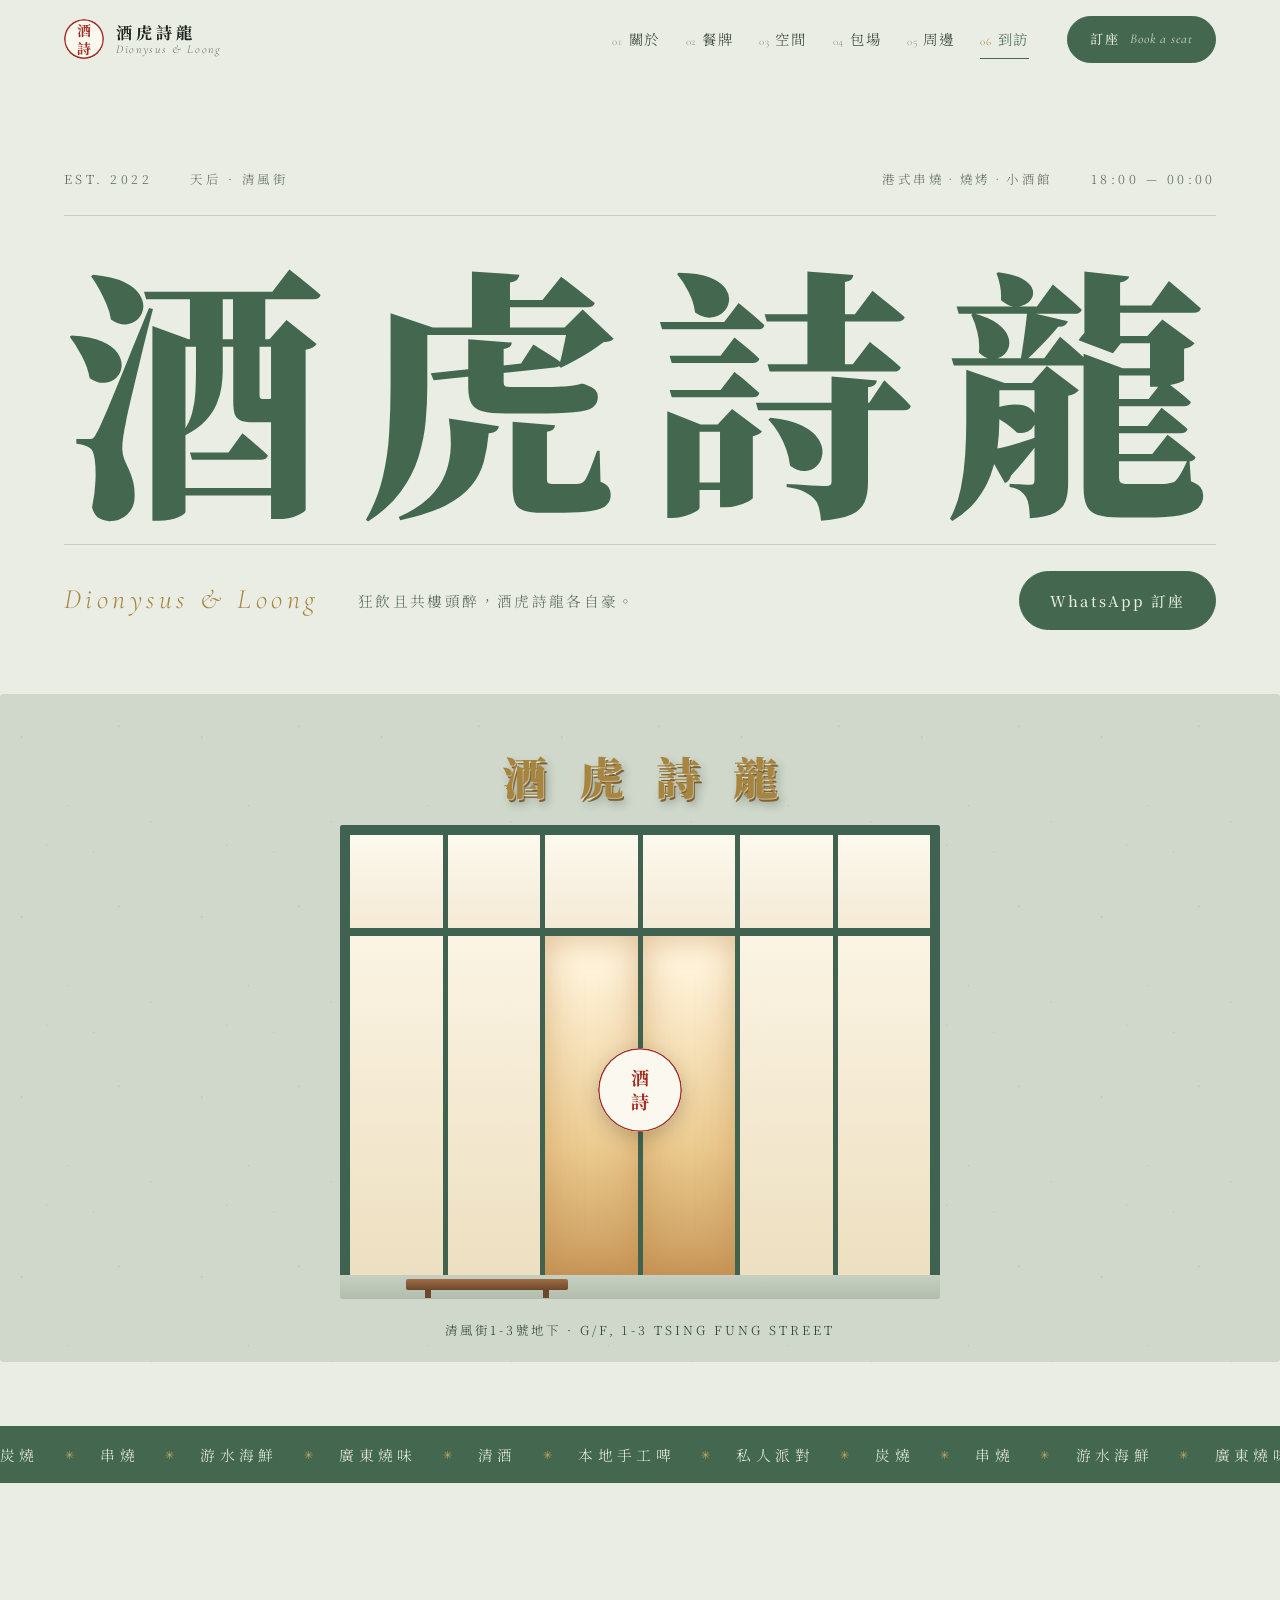
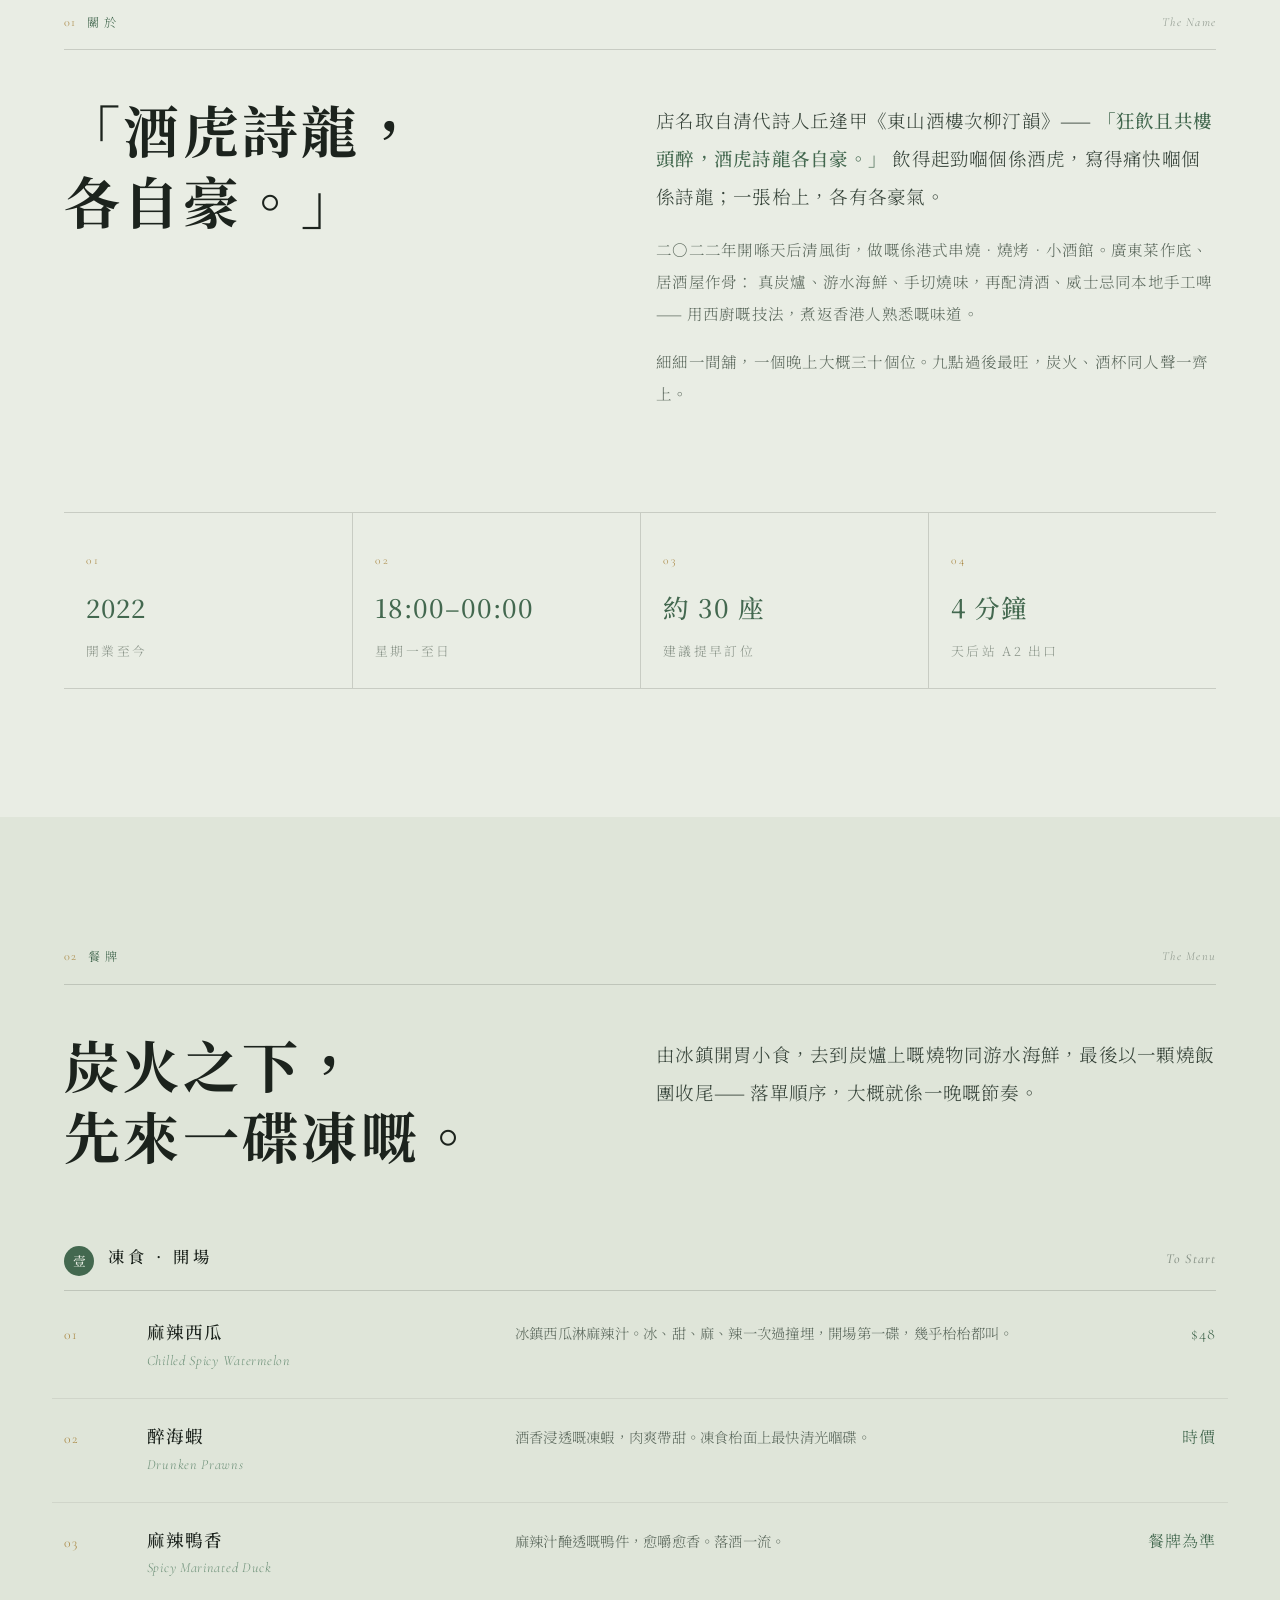
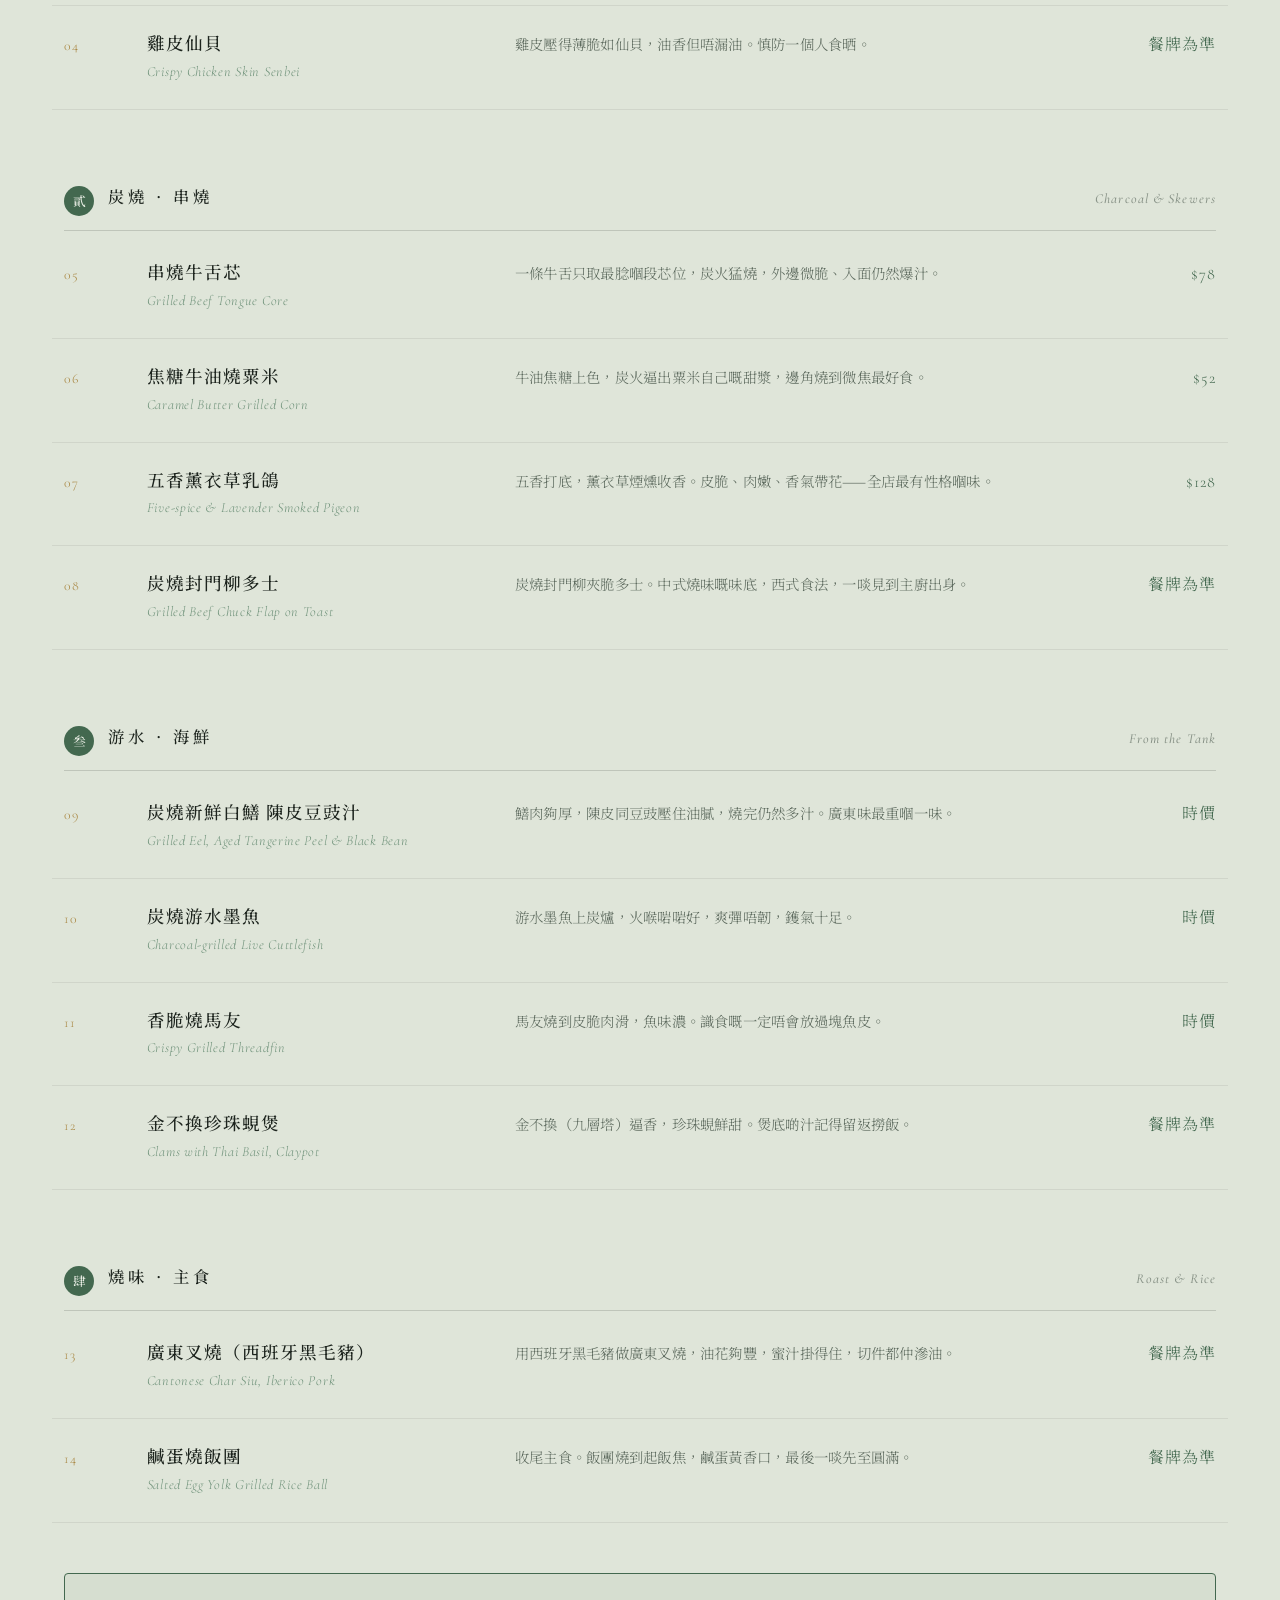
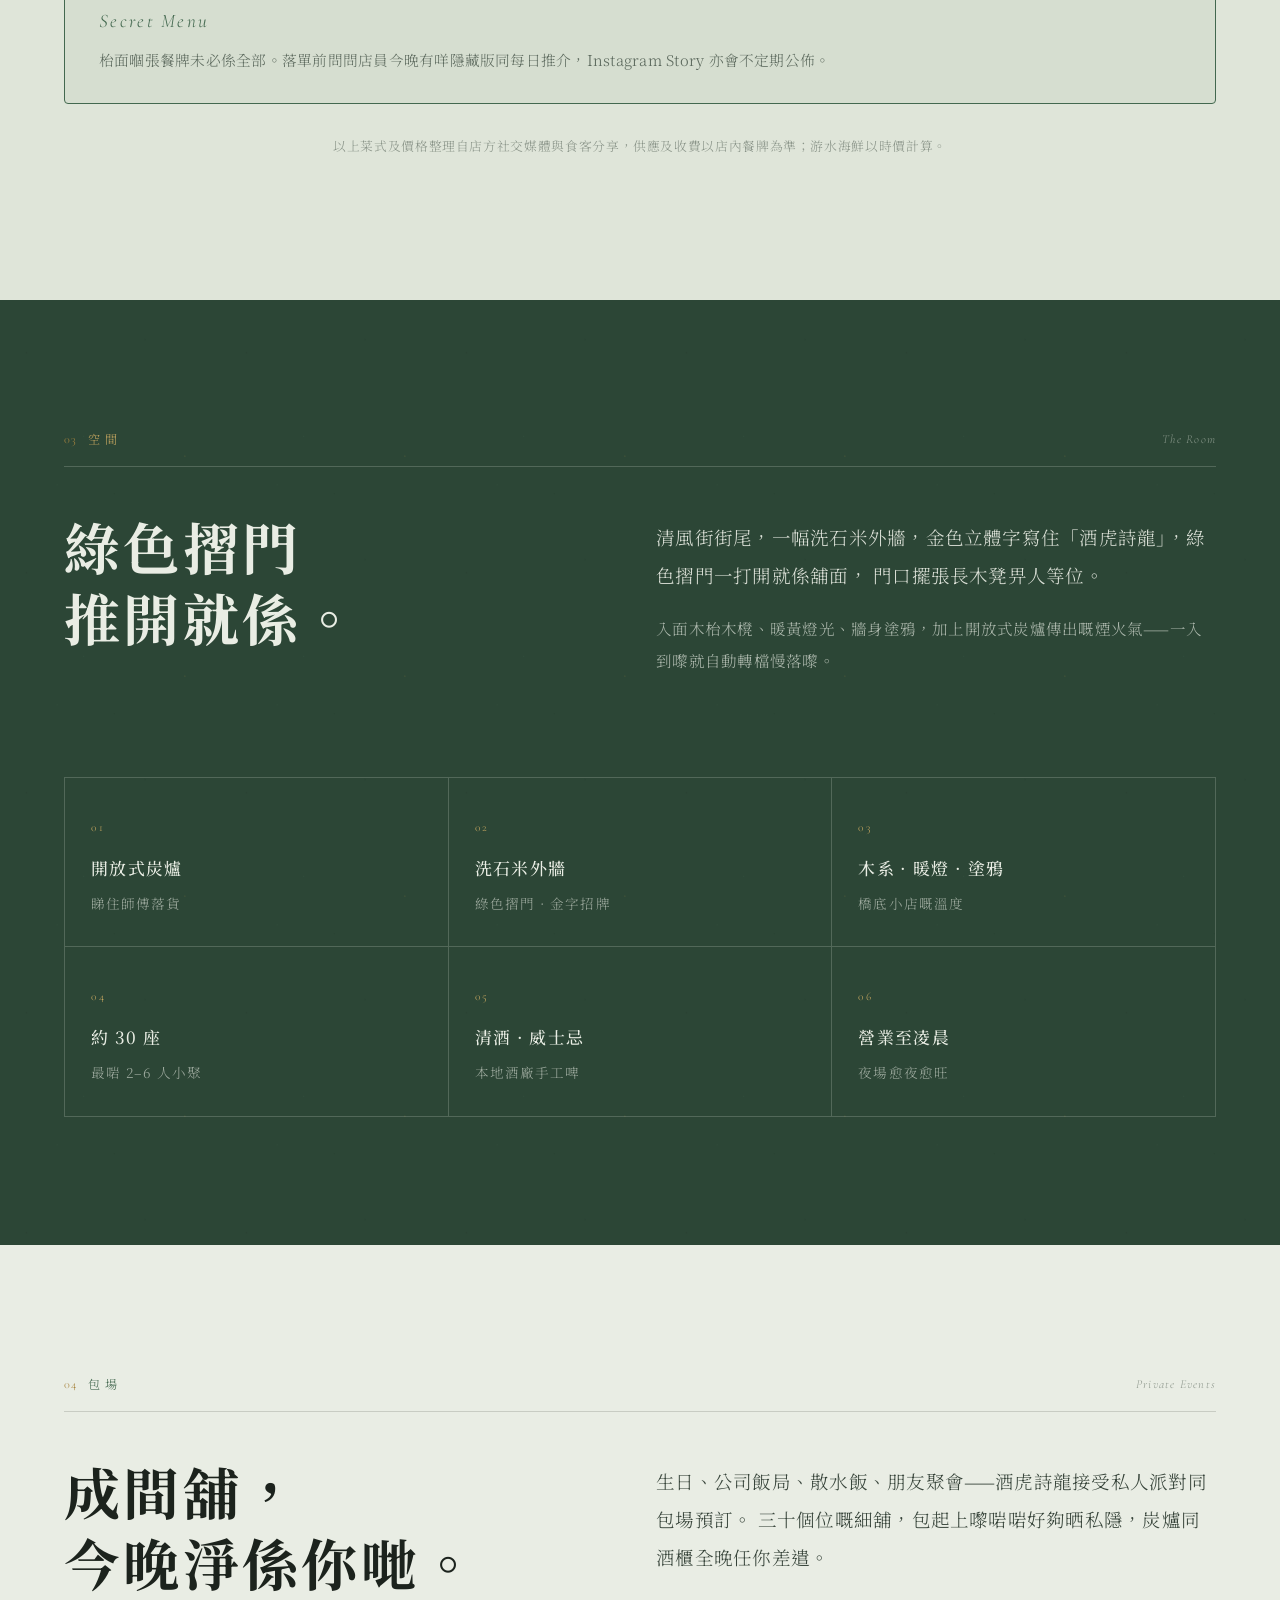
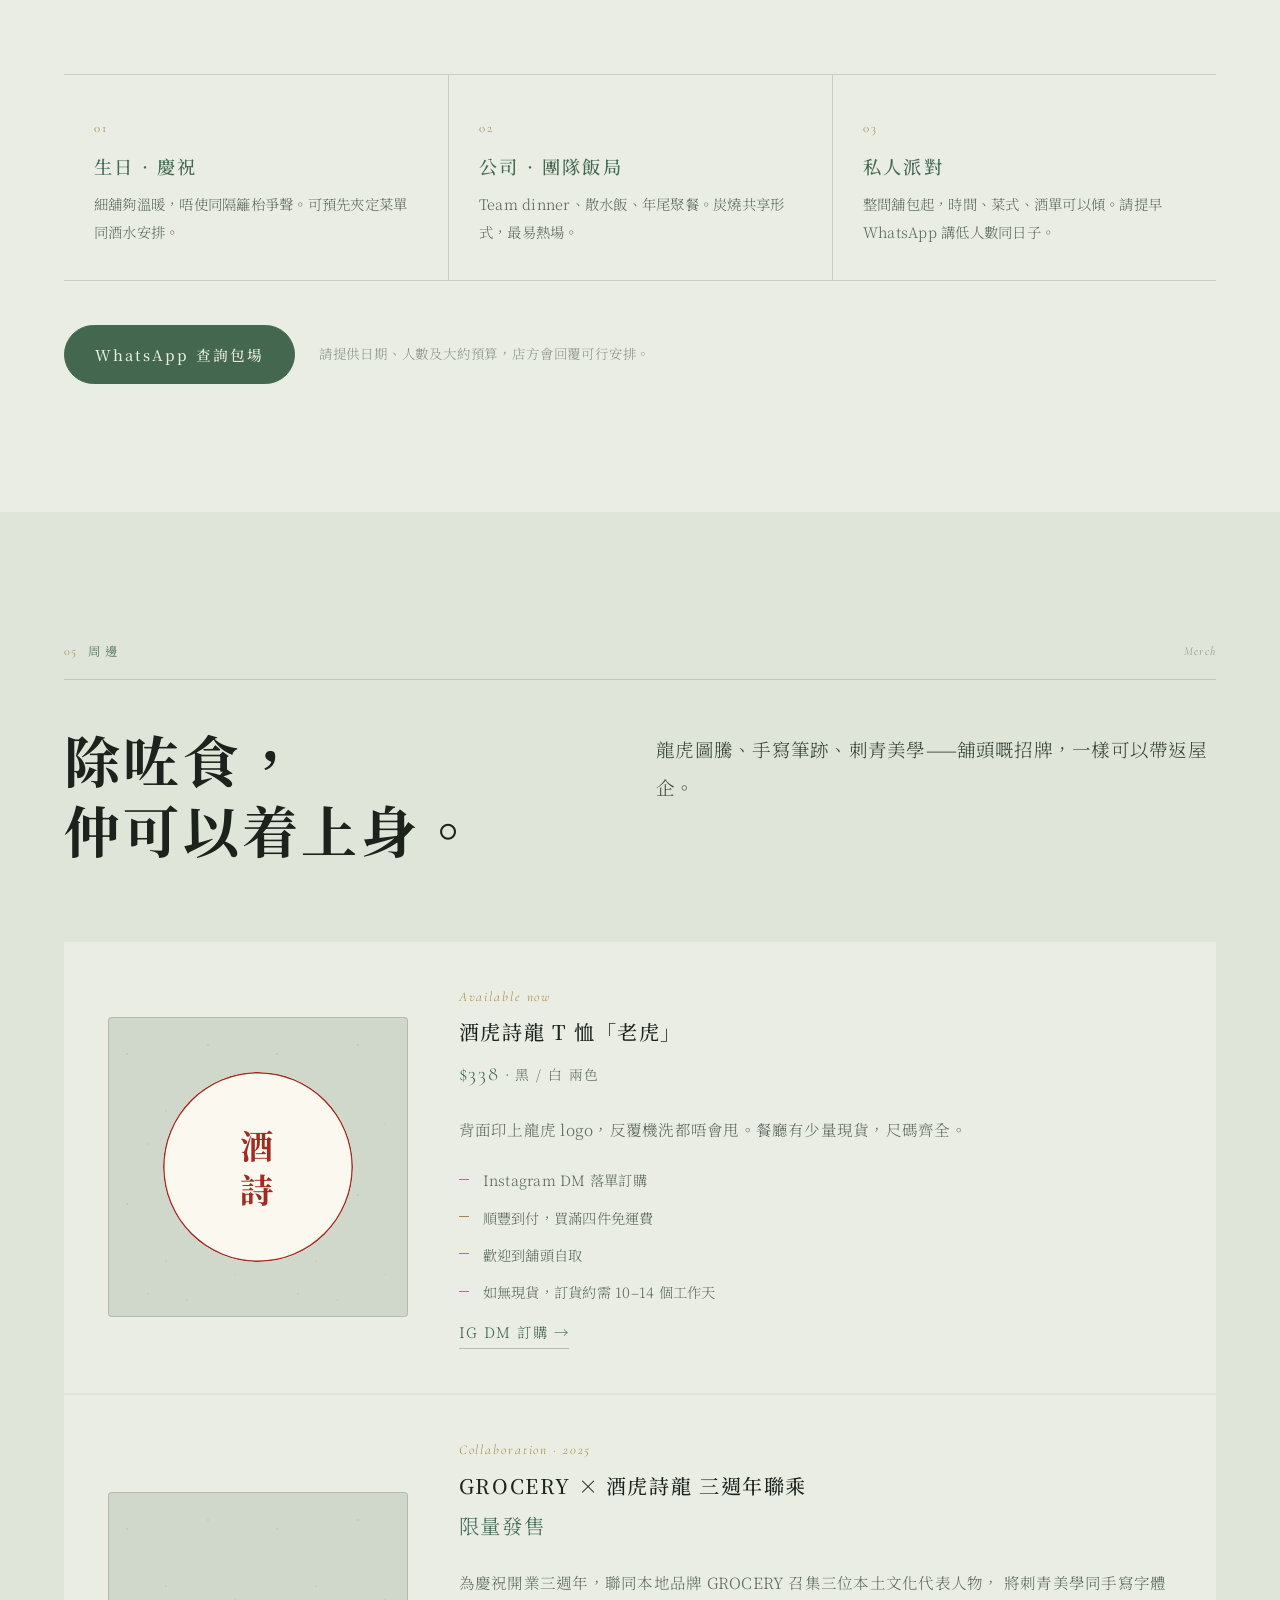
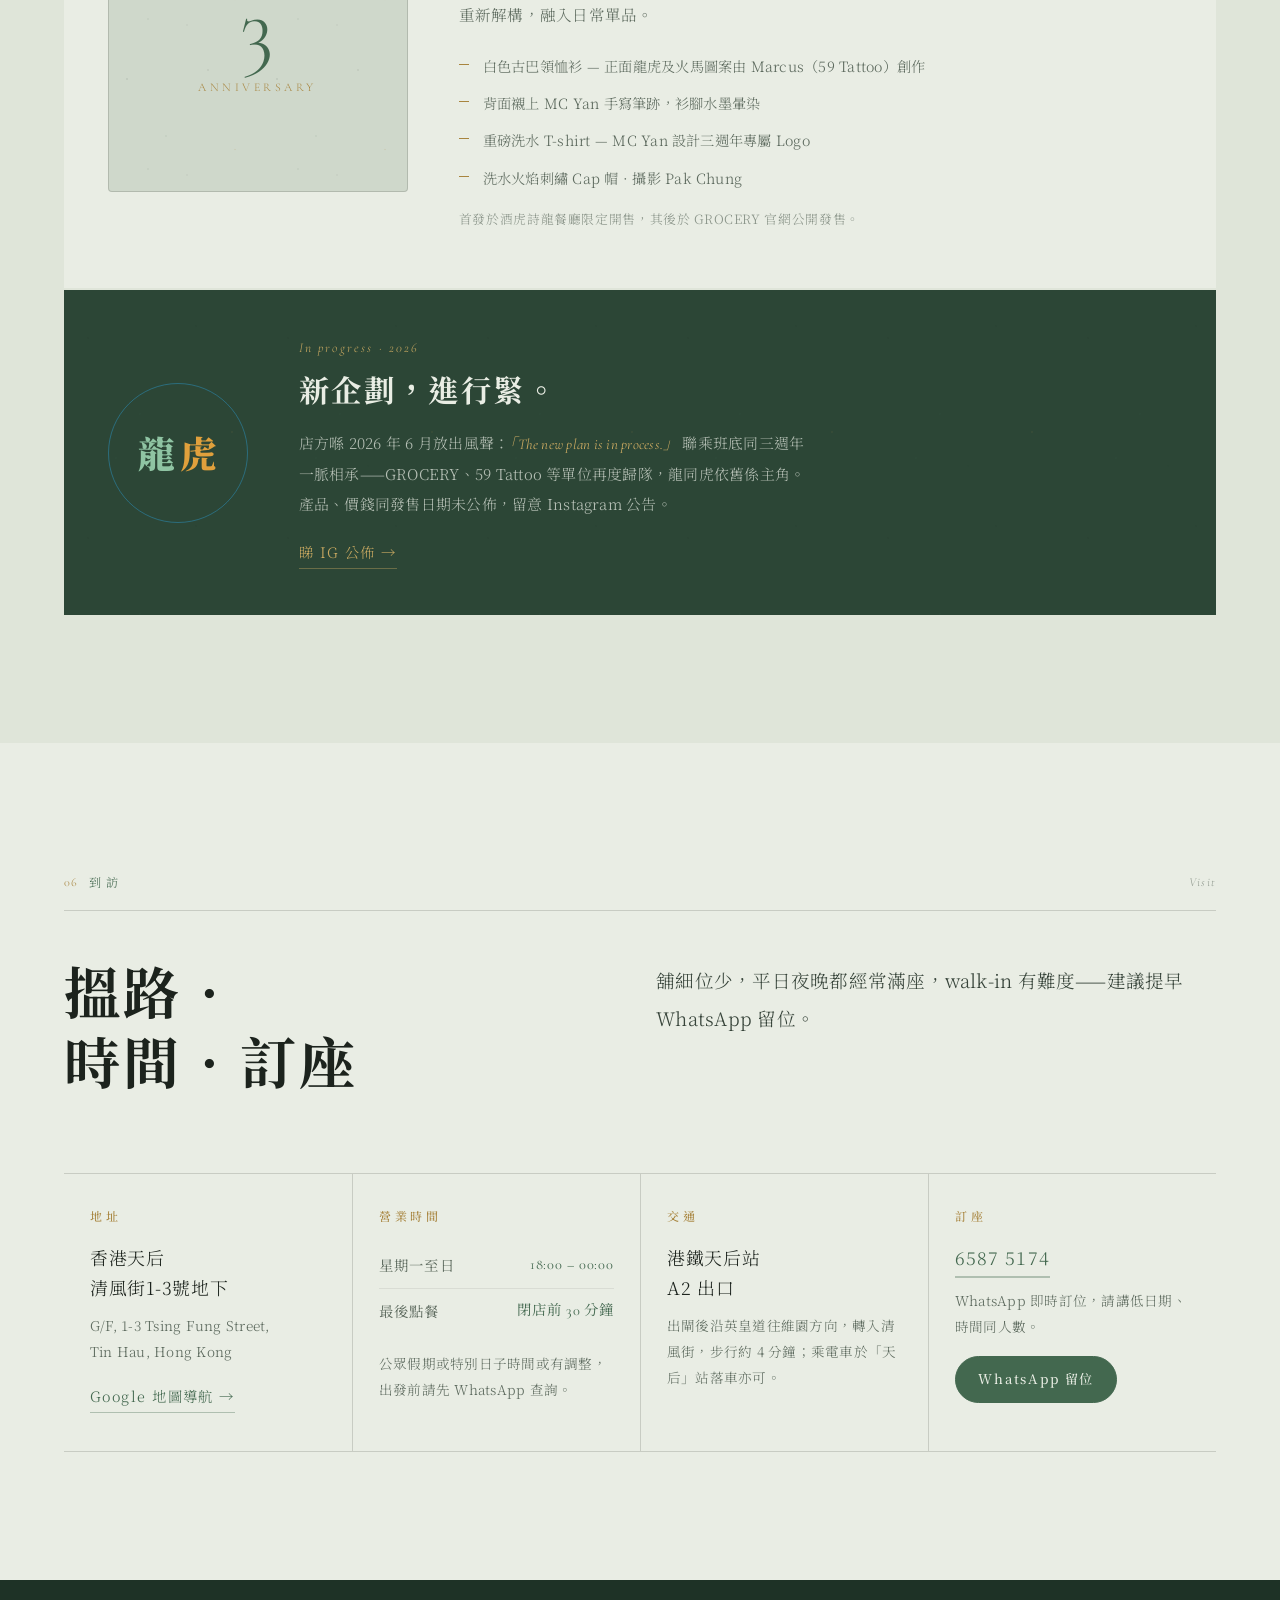
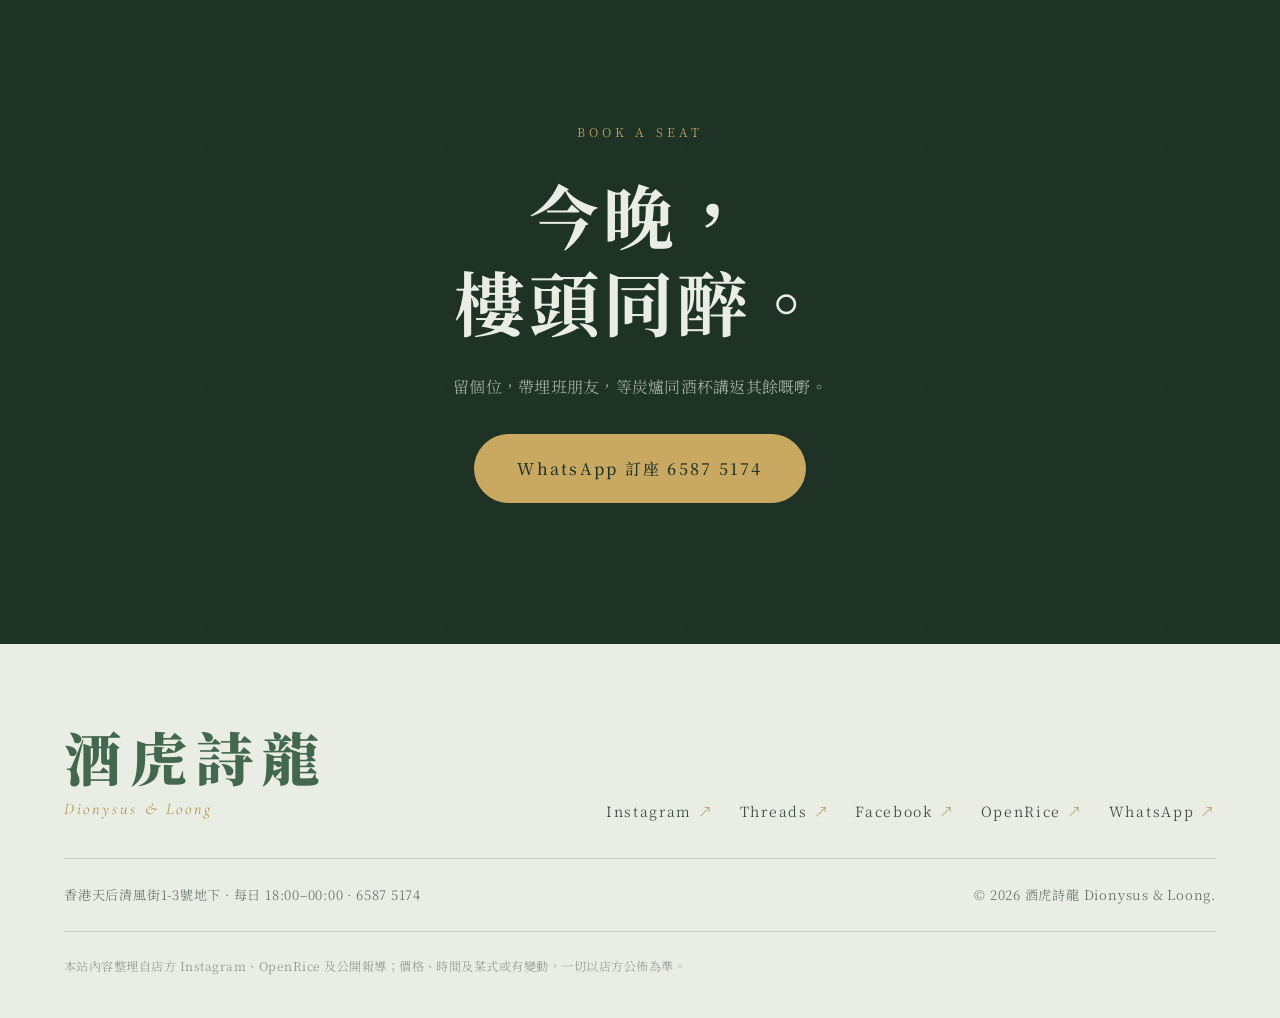
==== commit a5b6b700: "Wire up the real 龍虎 logo with a graceful fallback The brand mark is a tattoo-flash roundel — gold ti" ====
--- a/index.html
+++ b/index.html
@@ -28,7 +28,10 @@
 <header class="nav" id="nav">
   <div class="nav__in">
     <a class="brand" href="#top" aria-label="酒虎詩龍 首頁">
-      <span class="brand__mark" aria-hidden="true">虎</span>
+      <span class="logo logo--nav" aria-hidden="true">
+        <i>酒</i><i>詩</i>
+        <img src="assets/img/logo.png" alt="" onerror="this.remove()">
+      </span>
       <span class="brand__txt">
         <b>酒虎詩龍</b>
         <em>Dionysus &amp; Loong</em>
@@ -81,7 +84,10 @@
           <div class="storefront__doors">
             <span></span><span></span><span class="is-lit"></span><span class="is-lit"></span><span></span><span></span>
           </div>
-          <div class="storefront__roundel"><b>酒</b><b>詩</b></div>
+          <div class="storefront__roundel logo">
+            <i>酒</i><i>詩</i>
+            <img src="assets/img/logo.png" alt="" onerror="this.remove()">
+          </div>
         </div>
         <div class="storefront__step"></div>
         <div class="storefront__bench"></div>
@@ -349,7 +355,10 @@
       <div class="merch">
         <article class="merch__item">
           <div class="merch__art merch__art--tee" aria-hidden="true">
-            <span class="merch__glyph">虎</span><span class="merch__glyph merch__glyph--j">龍</span>
+            <span class="logo logo--xl">
+              <i>酒</i><i>詩</i>
+              <img src="assets/img/logo.png" alt="" onerror="this.remove()">
+            </span>
           </div>
           <div class="merch__txt">
             <p class="merch__tag">Available now</p>
--- a/assets/css/style.css
+++ b/assets/css/style.css
@@ -25,8 +25,10 @@
   /* 木凳 · 暖光 */
   --wood:      #8b5e3c;
 
-  /* logo 印章紅 */
+  /* 龍虎 logo（刺青風）— 朱紅火焰 · 金黃虎 · 綠龍 · 藍雲 */
   --seal:      #a02c20;
+  --tiger:     #e0a03c;
+  --cloud:     #2ba3dd;
 
   --ink:       #1c231d;
   --ink-2:     #37443a;
@@ -124,11 +126,33 @@
   display:flex; align-items:center; gap:clamp(16px,3vw,44px);
 }
 .brand{ display:flex; align-items:center; gap:12px; margin-right:auto; }
-.brand__mark{
-  width:38px; height:38px; flex:none; display:grid; place-items:center;
-  background:var(--seal); color:var(--paper);
-  border-radius:50%; font-size:1.02rem; font-weight:700;
-}
+
+/* ── logo ──────────────────────────────────────────────────────────────────
+   Real artwork lives at assets/img/logo.png. Until it is dropped in, the
+   fallback below renders: a white roundel, seal-red rule, 酒 / 詩 stacked.
+   The <img> covers the fallback; if it 404s, inline onerror removes it.
+   ------------------------------------------------------------------------ */
+.logo{
+  position:relative; flex:none; aspect-ratio:1;
+  display:grid; grid-template-columns:1fr; place-content:center; gap:.1em;
+  border-radius:50%; overflow:hidden;
+  background:#fbf8f0;
+}
+/* seal-red ring, drawn above the artwork so it reads in both states */
+.logo::after{
+  content:""; position:absolute; inset:0; z-index:3; pointer-events:none;
+  border-radius:50%; box-shadow:inset 0 0 0 1.5px var(--seal);
+}
+.logo i{
+  font-style:normal; font-weight:700; line-height:1.08;
+  text-align:center; color:var(--seal); font-size:.42em;
+}
+.logo img{
+  position:absolute; inset:0; z-index:2;
+  width:100%; height:100%; object-fit:cover; background:#fbf8f0;
+}
+.logo--nav{ width:40px; font-size:2.1rem; }
+.logo--xl{ width:min(100%,190px); font-size:5rem; }
 .brand__txt{ display:flex; flex-direction:column; line-height:1.25; }
 .brand__txt b{ font-size:1.02rem; letter-spacing:.24em; font-weight:700; color:var(--ink); }
 .brand__txt em{ font-family:var(--latin); font-style:italic; font-size:.74rem; letter-spacing:.14em; color:var(--muted); }
@@ -241,17 +265,12 @@
   box-shadow:inset 0 0 34px rgba(190,132,66,.5);
 }
 
+/* logo decal on the shopfront glass */
 .storefront__roundel{
-  position:absolute; left:50%; top:58%; translate:-50% -50%; z-index:2;
-  width:clamp(54px,9vw,84px); aspect-ratio:1;
-  display:grid; place-content:center;
-  border-radius:50%; background:#fbf8f0;
-  border:2px solid var(--seal);
+  position:absolute; left:50%; top:58%; translate:-50% -50%; z-index:3;
+  width:clamp(54px,9vw,84px);
+  font-size:clamp(1.9rem,3.4vw,3.2rem);
   box-shadow:0 6px 20px rgba(28,35,29,.22);
-}
-.storefront__roundel b{
-  font-size:clamp(.66rem,1.3vw,.94rem); line-height:1.15;
-  text-align:center; color:var(--seal); font-weight:700;
 }
 
 .storefront__step{
@@ -422,14 +441,13 @@
   background:var(--paper);
 }
 .merch__art{
-  aspect-ratio:1; display:grid; place-items:center; place-content:center;
-  border-radius:4px; position:relative; overflow:hidden;
+  aspect-ratio:1; position:relative; overflow:hidden;
+  display:flex; flex-direction:column; align-items:center; justify-content:center; gap:6px;
+  border-radius:4px;
   background-color:var(--terrazzo); background-image:var(--speckle); background-size:150px 150px;
   border:1px solid var(--line);
 }
-.merch__art--tee{ grid-auto-flow:column; gap:16px; }
-.merch__glyph{ font-size:clamp(2.2rem,5vw,3.2rem); font-weight:900; color:var(--seal); }
-.merch__glyph--j{ color:var(--door); }
+.merch__art--tee{ padding:clamp(14px,2vw,24px); }
 .merch__art--collab{ text-align:center; }
 .merch__three{ display:block; font-family:var(--latin); font-size:clamp(3.6rem,8vw,5.4rem); line-height:1; color:var(--door); }
 .merch__art--collab em{ font-family:var(--latin); font-style:normal; font-size:.74rem; letter-spacing:.3em; color:var(--brass); }
@@ -452,10 +470,11 @@
   display:flex; gap:4px;
   width:clamp(92px,13vw,140px); aspect-ratio:1;
   align-items:center; justify-content:center;
-  border:1px solid var(--line-inv); border-radius:50%;
-}
-.drop__mark span{ font-size:clamp(1.5rem,3.4vw,2.3rem); font-weight:900; color:var(--brass-lt); }
-.drop__mark span:last-child{ color:rgba(233,237,228,.55); }
+  border:1px solid rgba(43,163,221,.42); border-radius:50%;   /* 藍雲 */
+}
+.drop__mark span{ font-size:clamp(1.5rem,3.4vw,2.3rem); font-weight:900; }
+.drop__mark span:first-child{ color:#8fc4a3; }   /* 綠龍 */
+.drop__mark span:last-child{ color:var(--tiger); }  /* 金虎 */
 .drop__tag{ margin:0 0 .7em; font-family:var(--latin); font-style:italic; font-size:.84rem; letter-spacing:.16em; color:var(--brass-lt); }
 .drop__t{ margin:0 0 .6em; font-size:clamp(1.3rem,3vw,1.9rem); font-weight:700; letter-spacing:.08em; color:var(--paper); }
 .drop__p{ margin:0 0 1.2em; font-size:.93rem; line-height:2; color:rgba(233,237,228,.72); max-width:64ch; }
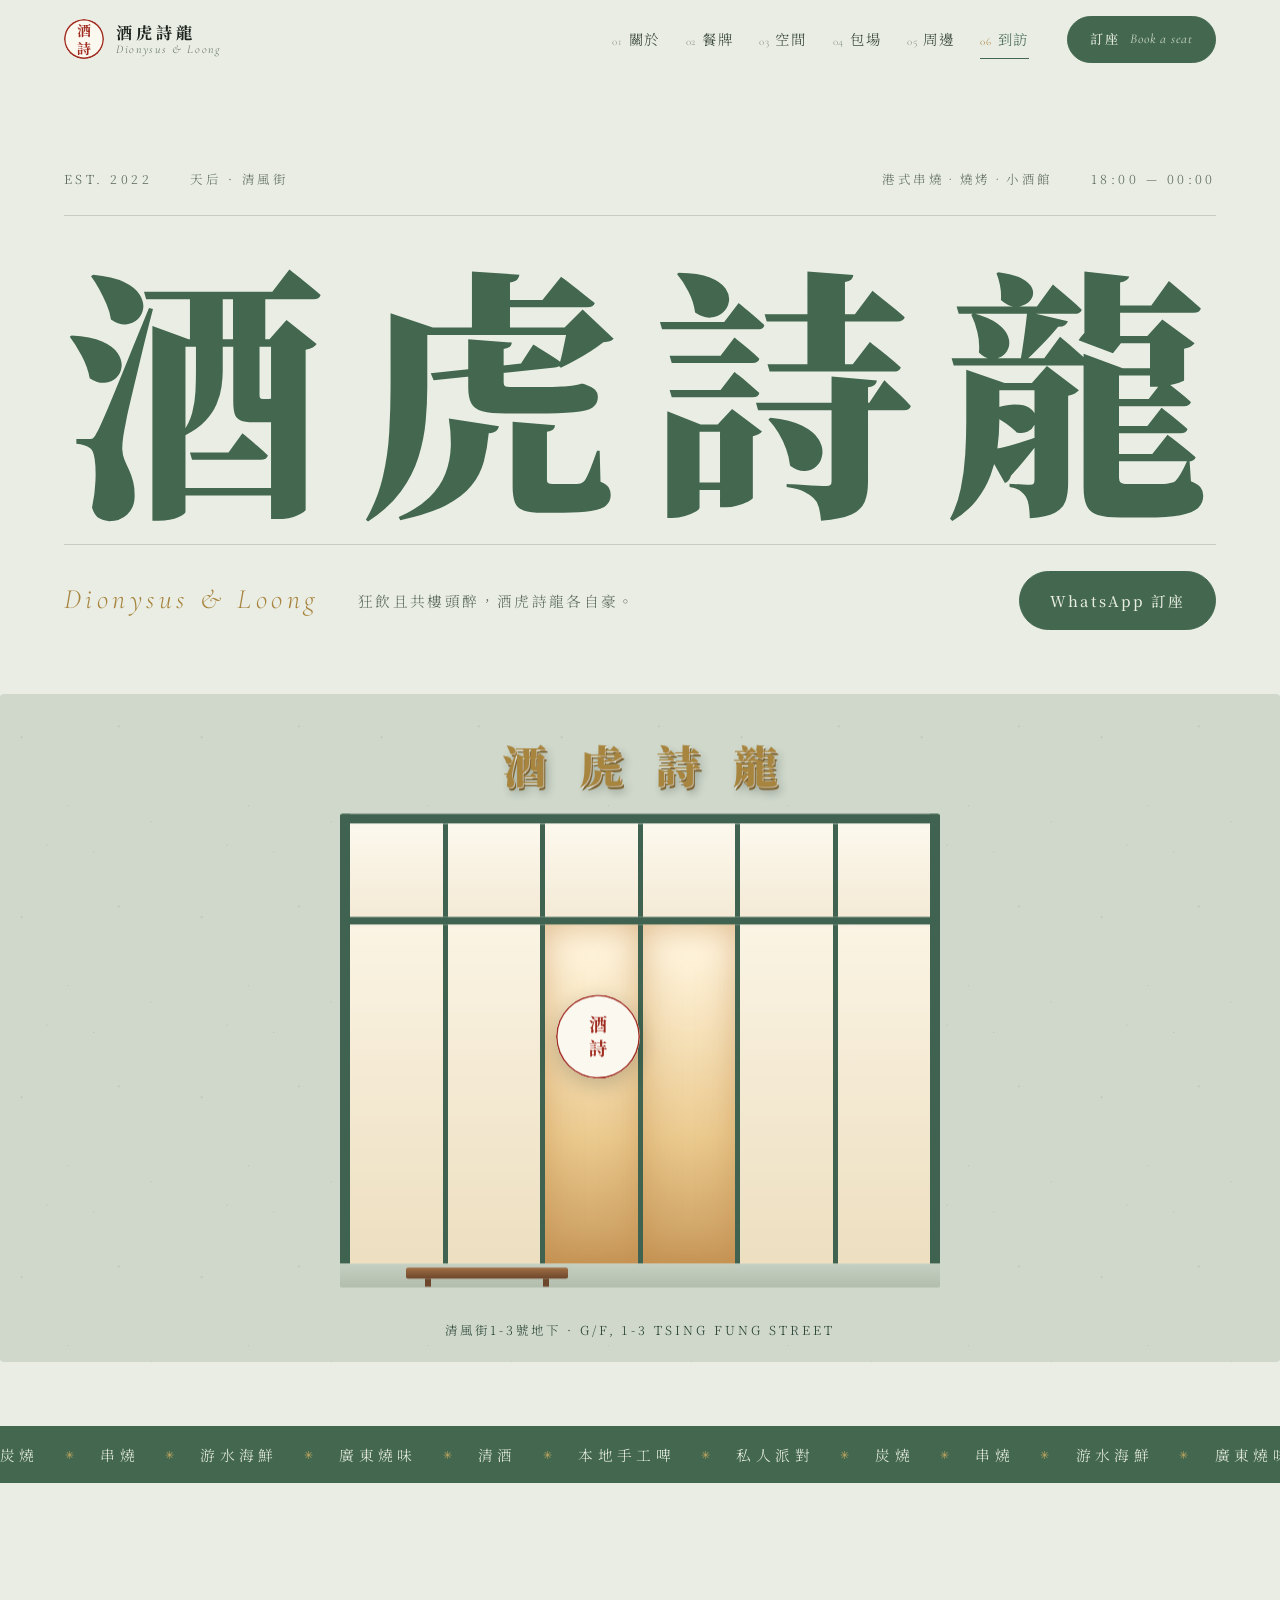
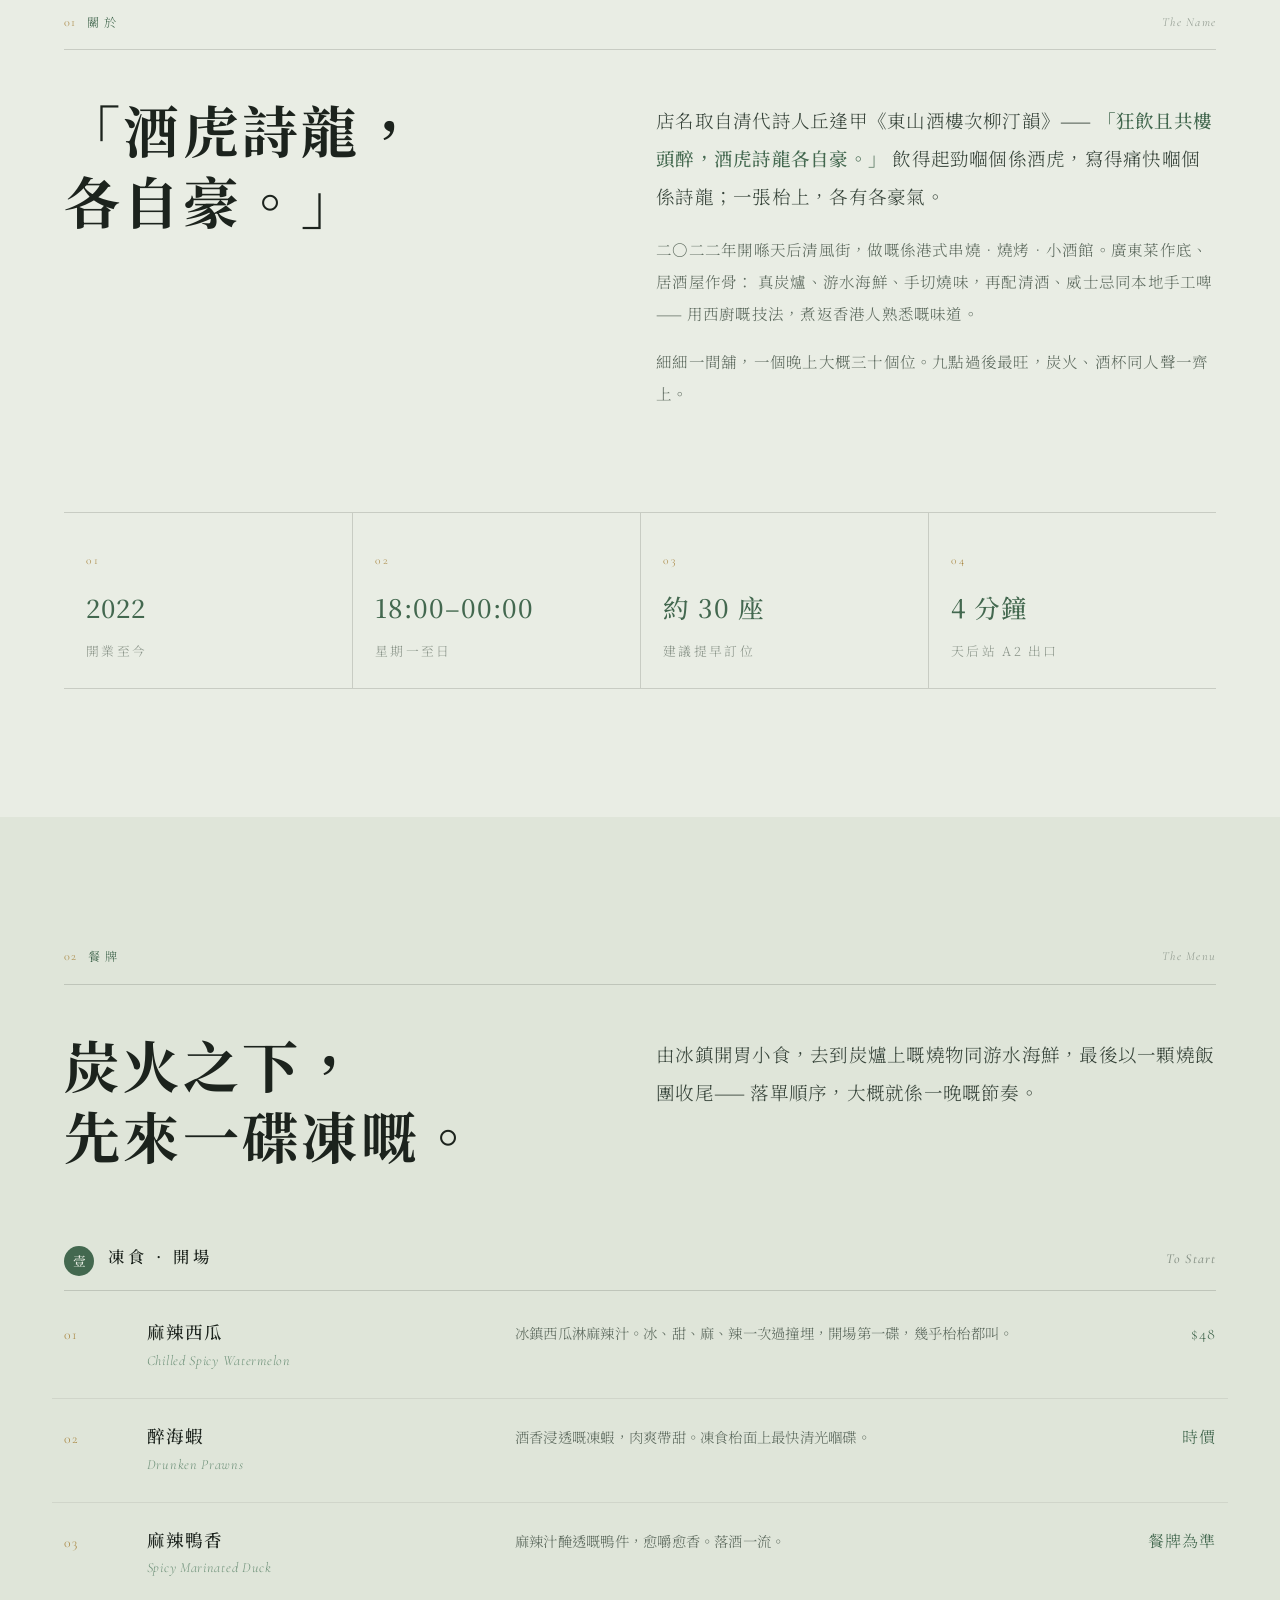
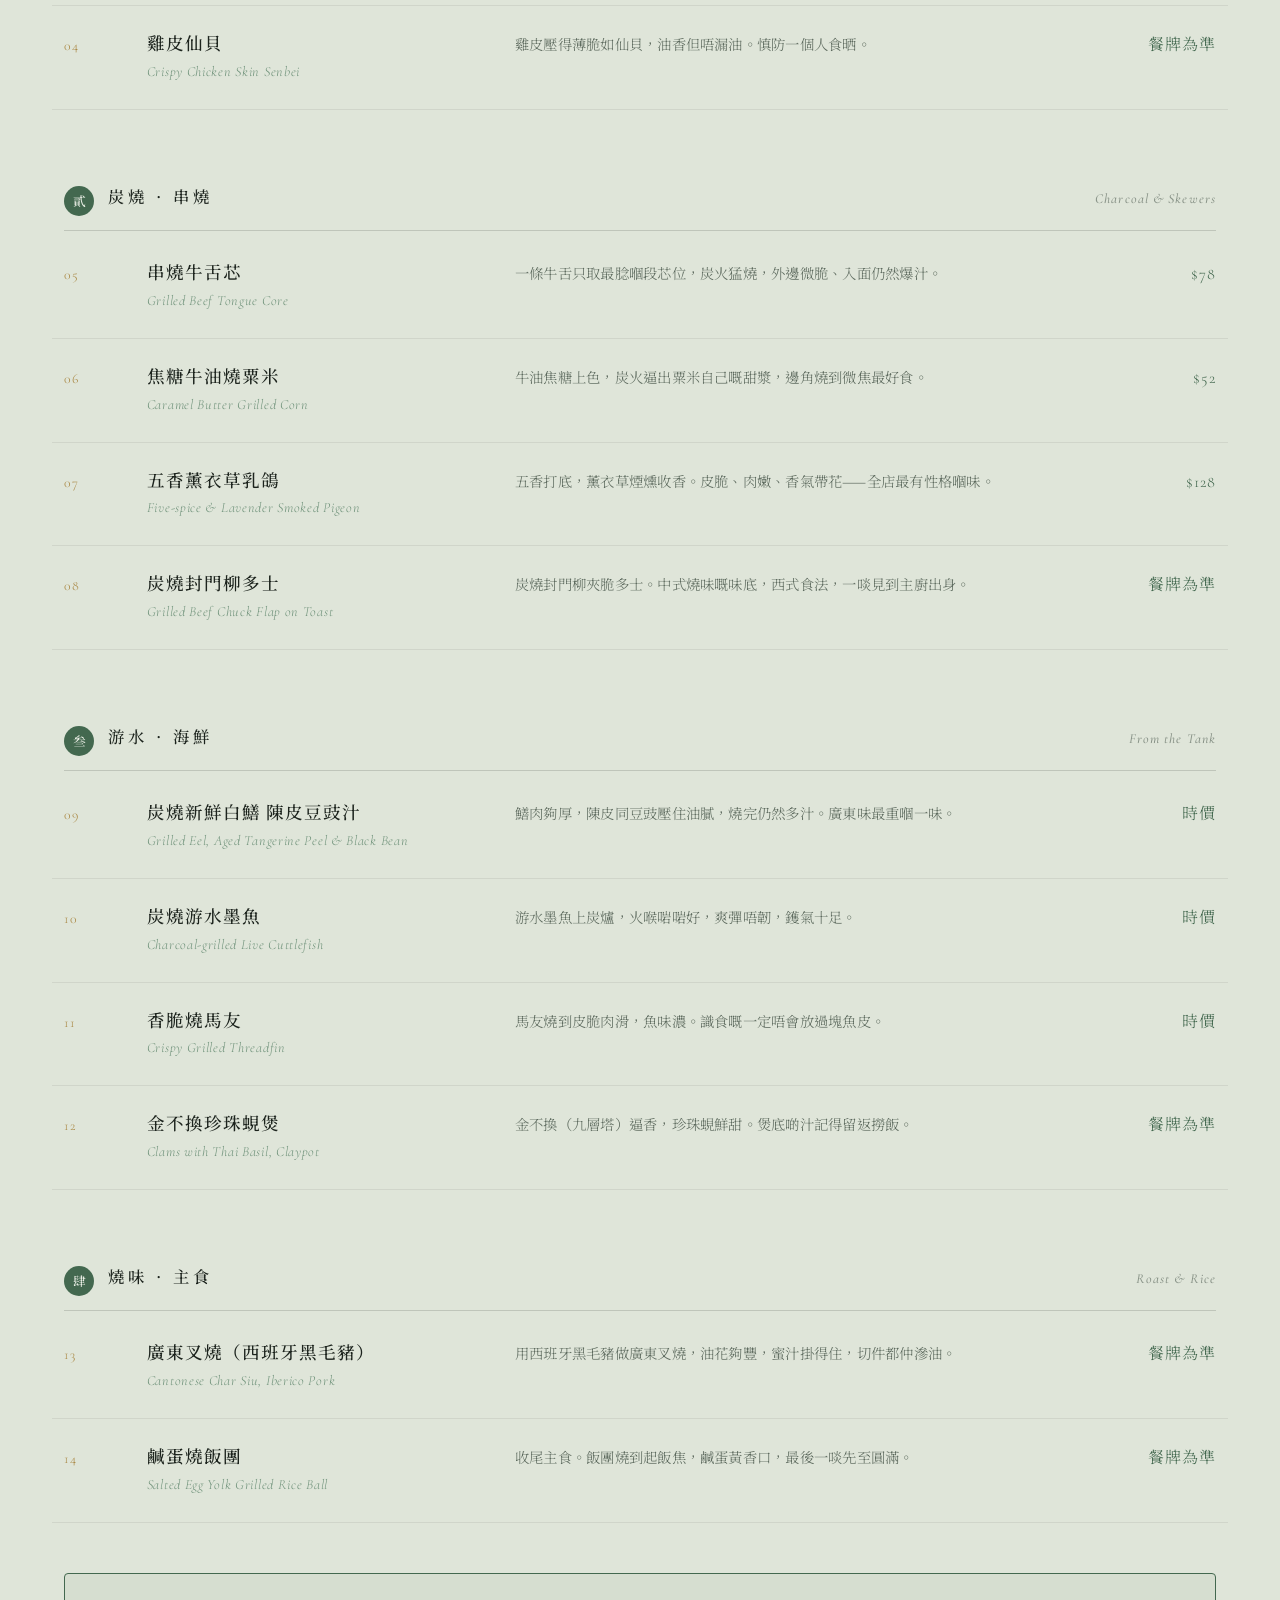
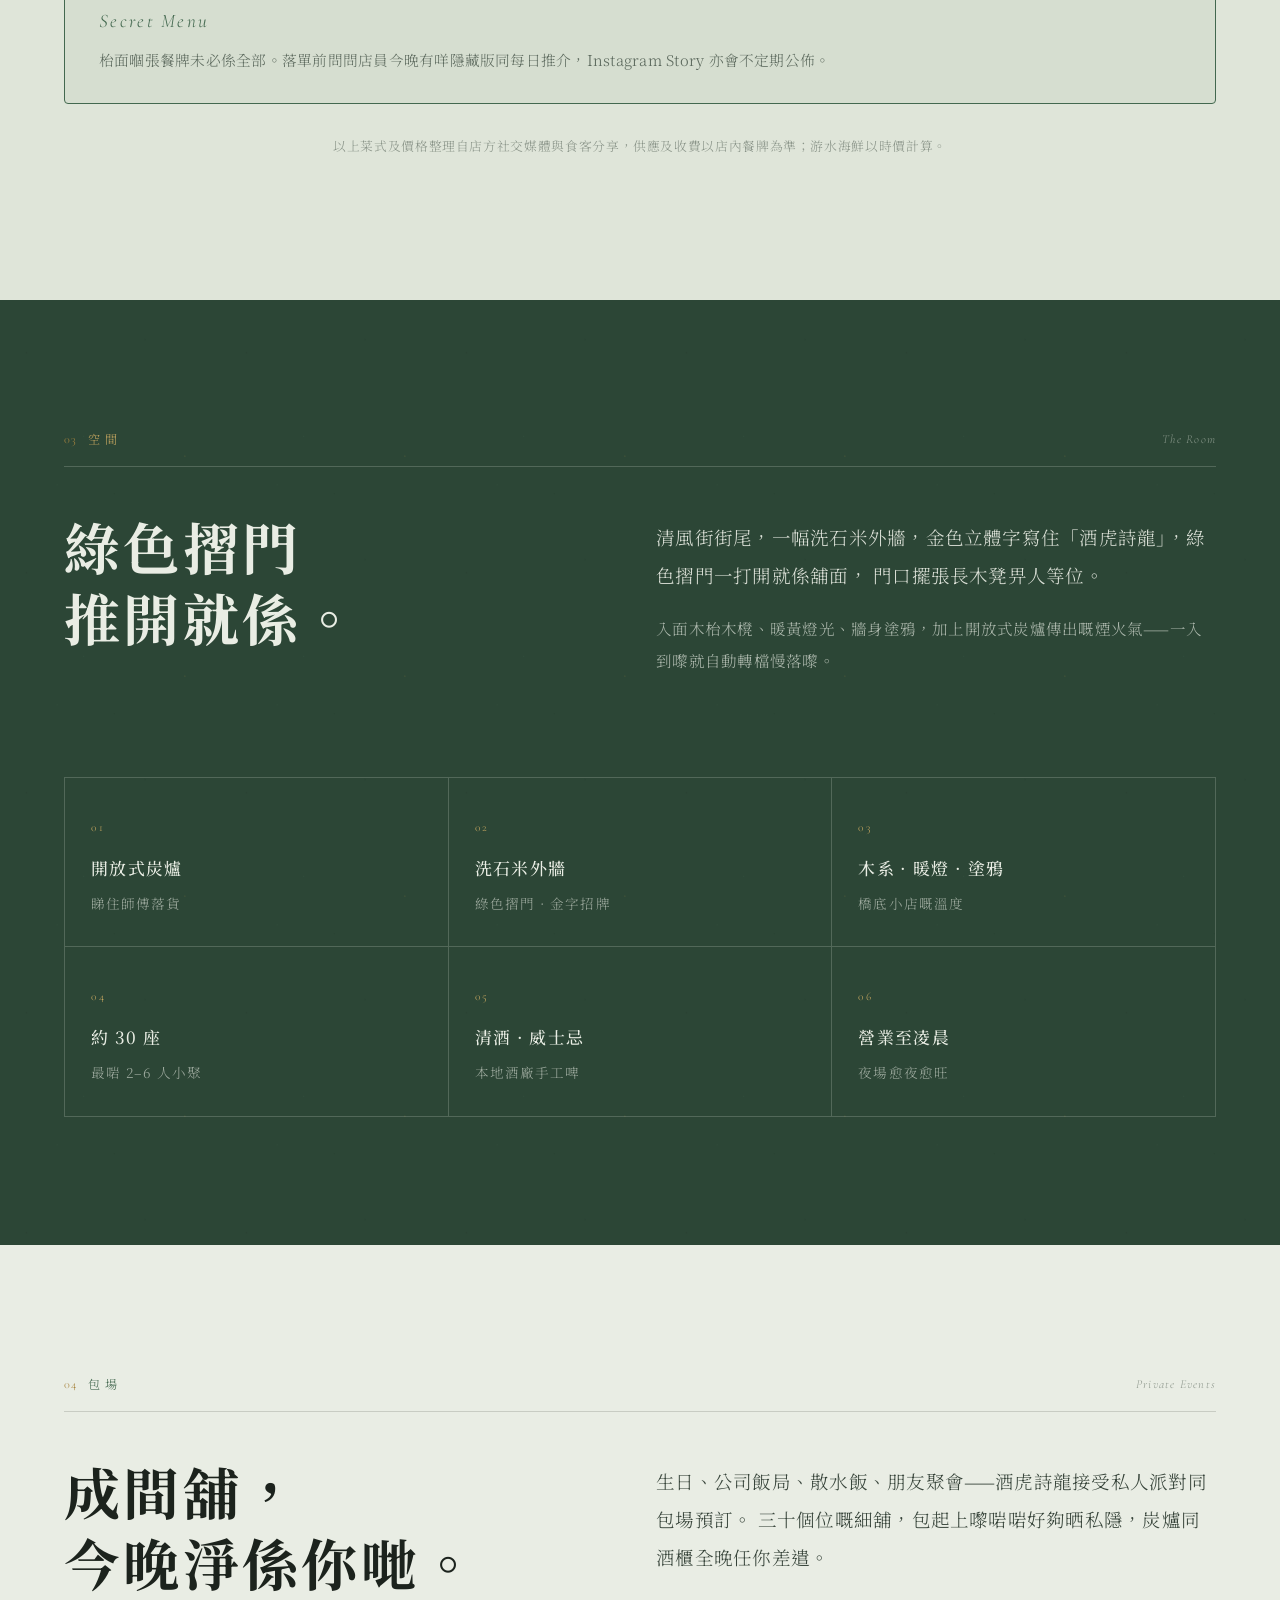
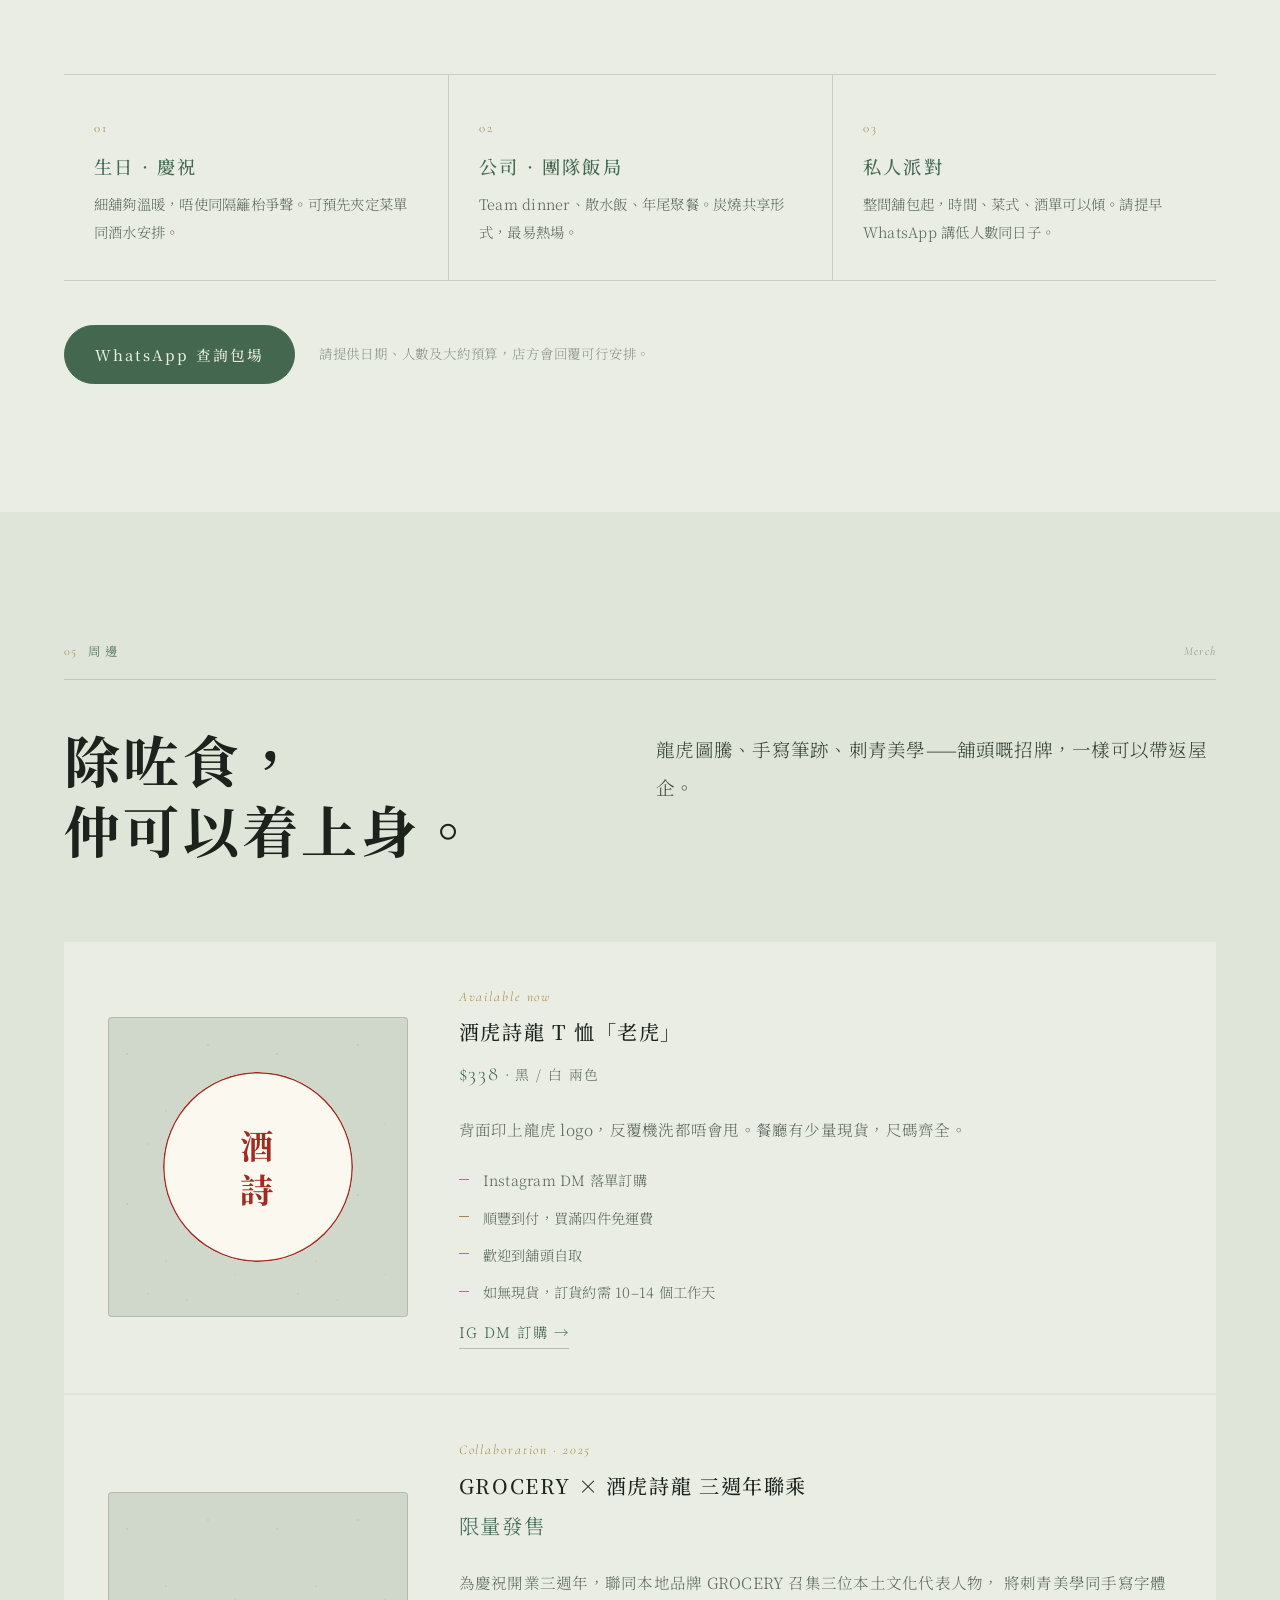
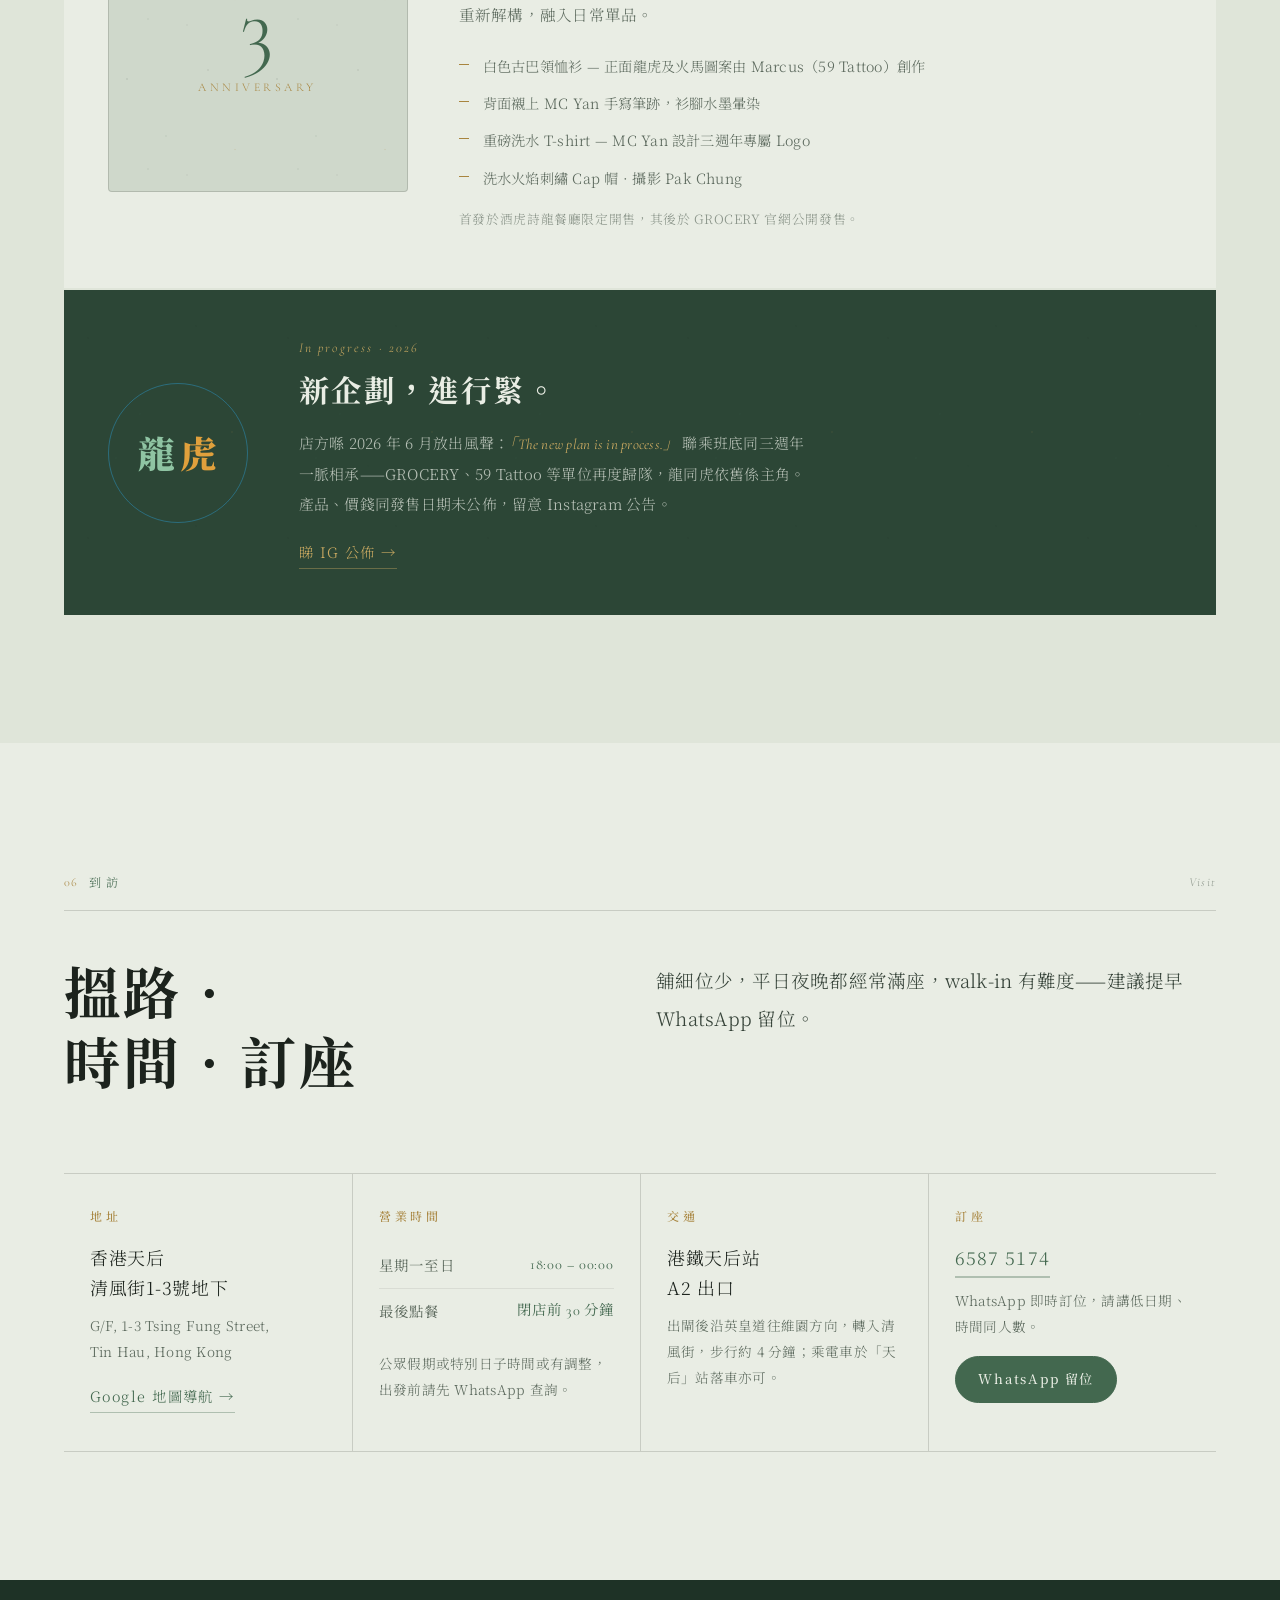
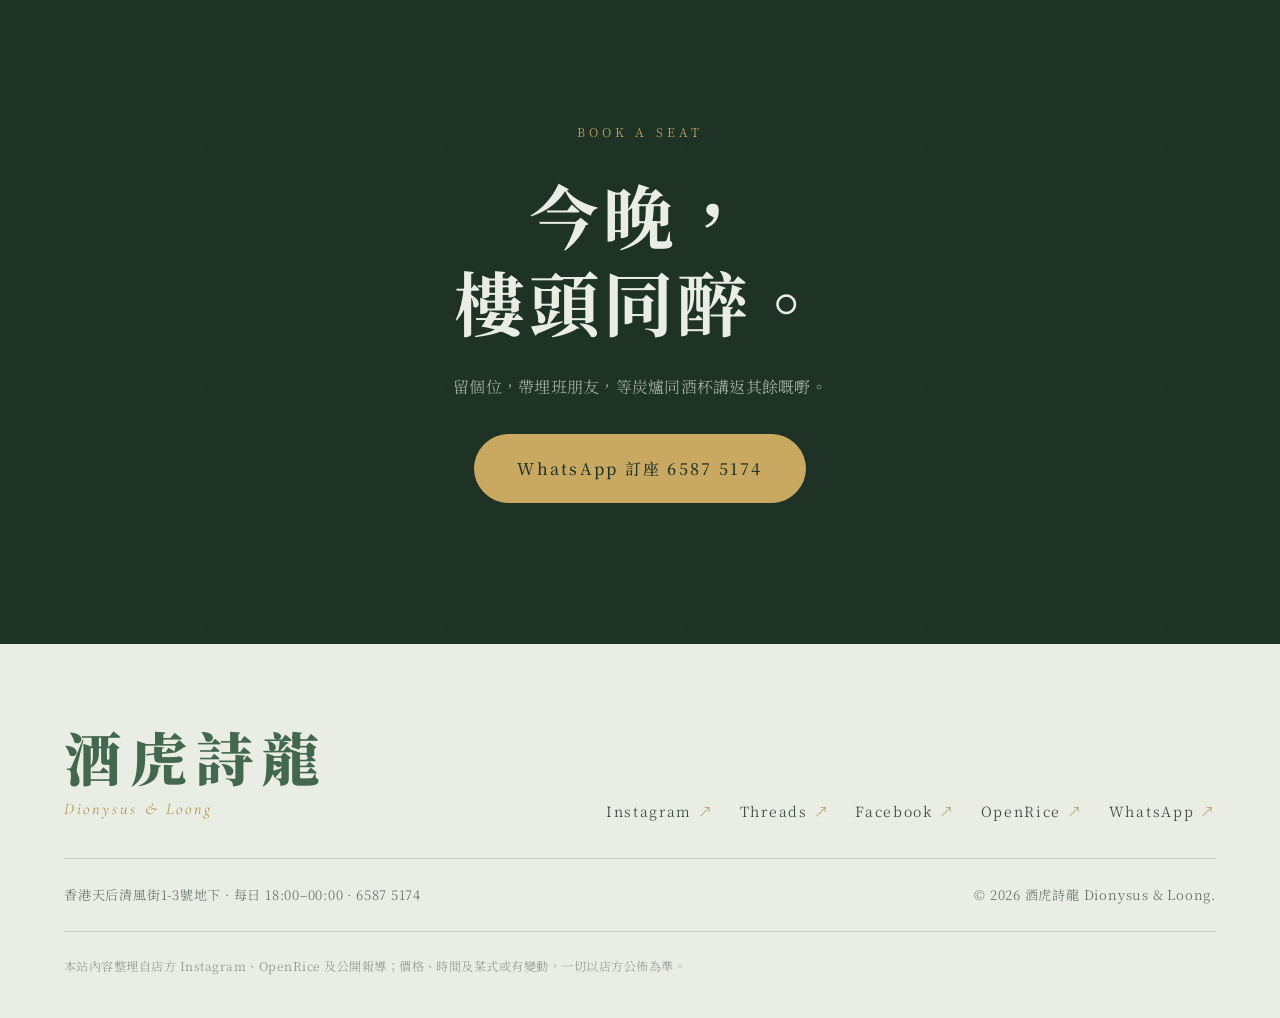
==== commit 6ce25716: "Add a motion layer The site only faded blocks in on scroll. This gives it an actual entrance and som" ====
--- a/index.html
+++ b/index.html
@@ -20,8 +20,14 @@
 <link rel="preconnect" href="https://fonts.gstatic.com" crossorigin>
 <link rel="stylesheet" href="https://fonts.googleapis.com/css2?family=Noto+Serif+TC:wght@300;400;500;700;900&family=Cormorant+Garamond:ital,wght@0,300;0,400;0,500;0,600;1,300;1,400&display=swap">
 <link rel="stylesheet" href="assets/css/style.css">
+<!-- Marks that JS is available *before* first paint, so the motion layer can
+     hide elements it intends to animate in. Without it, a JS failure would
+     leave the hero permanently invisible. -->
+<script>document.documentElement.className += ' js';</script>
 </head>
 <body>
+
+<div class="progress" id="progress" aria-hidden="true"></div>
 
 <a class="skip" href="#about">跳至主要內容</a>
 
@@ -65,7 +71,7 @@
         <p class="hero__meta hero__meta--r"><span>港式串燒．燒烤．小酒館</span><span>18:00 — 00:00</span></p>
       </div>
 
-      <h1 class="hero__title"><span>酒</span><span>虎</span><span>詩</span><span>龍</span></h1>
+      <h1 class="hero__title"><span><i>酒</i></span><span><i>虎</i></span><span><i>詩</i></span><span><i>龍</i></span></h1>
 
       <div class="hero__bar">
         <p class="hero__en">Dionysus &amp; Loong</p>
--- a/assets/css/style.css
+++ b/assets/css/style.css
@@ -535,9 +535,125 @@
 .foot__bar p{ margin:0; font-size:.82rem; letter-spacing:.06em; color:var(--muted); }
 .foot__note{ margin:22px 0 0; font-size:.76rem; line-height:1.9; letter-spacing:.04em; color:var(--faint); }
 
-/* ── reveal ────────────────────────────────────────────────────────────── */
+/* ══════════════════════════════════════════════════════════════════════════
+   MOTION
+   Everything here is gated on .js so a script failure can never leave content
+   hidden, and the whole layer is switched off under prefers-reduced-motion.
+   ══════════════════════════════════════════════════════════════════════════ */
+
+/* scroll progress — a hairline of brass across the top */
+.progress{
+  position:fixed; inset:0 0 auto; z-index:900;
+  height:2px; background:var(--brass);
+  transform:scaleX(0); transform-origin:0 50%;
+  will-change:transform;
+}
+
+/* ── hero entrance ─────────────────────────────────────────────────────── */
+.hero__title span{
+  display:block; overflow:hidden;
+  padding-block:.08em; margin-block:-.08em;   /* slack so tall glyphs are not clipped */
+}
+.hero__title i{ display:block; font-style:normal; }
+
+.js .hero__title i{ transform:translateY(108%); }
+.js .hero__top,
+.js .hero__bar,
+.js .canvas--front{ opacity:0; transform:translateY(20px); }
+.js .hero__top{ transform:translateY(-14px); }
+
+.js.is-ready .hero__title i{
+  transform:none;
+  transition:transform 1.15s cubic-bezier(.16,.84,.28,1);
+}
+.js.is-ready .hero__title span:nth-child(1) i{ transition-delay:.06s; }
+.js.is-ready .hero__title span:nth-child(2) i{ transition-delay:.15s; }
+.js.is-ready .hero__title span:nth-child(3) i{ transition-delay:.24s; }
+.js.is-ready .hero__title span:nth-child(4) i{ transition-delay:.33s; }
+
+.js.is-ready .hero__top,
+.js.is-ready .hero__bar,
+.js.is-ready .canvas--front{
+  opacity:1; transform:none;
+  transition:opacity .9s var(--ease), transform .9s var(--ease);
+}
+.js.is-ready .hero__top{ transition-delay:.05s; }
+.js.is-ready .hero__bar{ transition-delay:.5s; }
+.js.is-ready .canvas--front{ transition-delay:.62s; }
+
+/* the room lights come on a beat after the facade lands */
+.js .storefront__doors .is-lit{ filter:brightness(.72) saturate(.7); }
+.js.is-ready .storefront__doors .is-lit{
+  filter:none; transition:filter 1.4s ease 1.25s;
+}
+.js .storefront__roundel{ opacity:0; transform:translate(-50%,-50%) scale(.82); }
+.js.is-ready .storefront__roundel{
+  opacity:1; transform:translate(-50%,-50%) scale(1);
+  transition:opacity .7s var(--ease) 1.15s, transform .7s cubic-bezier(.2,1.3,.4,1) 1.15s;
+}
+
+/* ── scroll reveal ─────────────────────────────────────────────────────── */
 .reveal{ opacity:0; transform:translateY(24px); transition:opacity .85s var(--ease), transform .85s var(--ease); }
 .reveal.in{ opacity:1; transform:none; }
+
+/* section headings wipe down instead of merely fading */
+.reveal .h2{
+  clip-path:inset(0 0 104% 0);
+  transition:clip-path 1s cubic-bezier(.16,.84,.28,1) .1s;
+}
+.reveal.in .h2{ clip-path:inset(0 0 -4% 0); }
+
+/* the kicker's rule draws itself left to right */
+.reveal.kicker,
+.reveal .kicker{ position:relative; border-bottom-color:transparent; }
+.reveal.kicker::after,
+.reveal .kicker::after{
+  content:""; position:absolute; left:0; right:0; bottom:-1px; height:1px;
+  background:var(--line); transform:scaleX(0); transform-origin:0 50%;
+  transition:transform .95s var(--ease) .12s;
+}
+.kicker--inv.reveal::after,
+.reveal .kicker--inv::after{ background:var(--line-inv); }
+.reveal.in.kicker::after,
+.reveal.in .kicker::after{ transform:scaleX(1); }
+.cta .kicker::after{ display:none; }   /* that one carries no rule to draw */
+
+/* children stagger in; the class is stripped once played so hover stays snappy */
+.stagger{
+  opacity:0; transform:translateY(16px);
+  transition-property:opacity, transform;
+  transition-duration:.7s, .7s;
+  transition-timing-function:var(--ease);
+  transition-delay:calc(var(--i, 0) * 55ms), calc(var(--i, 0) * 55ms);
+}
+.in .stagger,
+.stagger.in{ opacity:1; transform:none; }
+
+/* ── micro-interactions ────────────────────────────────────────────────── */
+.marquee:hover .marquee__track{ animation-play-state:paused; }
+
+.row__price{ transition:transform .35s var(--ease); }
+.row:hover .row__price{ transform:translateX(-4px); }
+.row__main{ transition:transform .35s var(--ease); }
+.row:hover .row__main{ transform:translateX(4px); }
+
+/* facade drifts a touch slower than the page */
+.storefront{ will-change:transform; }
+
+@media (prefers-reduced-motion:reduce){
+  .progress{ display:none; }
+  .js .hero__title i,
+  .js .hero__top,
+  .js .hero__bar,
+  .js .canvas--front,
+  .js .storefront__roundel{ opacity:1 !important; transform:none !important; }
+  .js .storefront__doors .is-lit{ filter:none !important; }
+  .js .storefront__roundel{ transform:translate(-50%,-50%) !important; }
+  .reveal .h2{ clip-path:none !important; }
+  .reveal.kicker::after,
+  .reveal .kicker::after{ transform:scaleX(1) !important; }
+  .stagger{ opacity:1 !important; transform:none !important; }
+}
 
 /* ── responsive ────────────────────────────────────────────────────────── */
 @media (max-width:1080px){
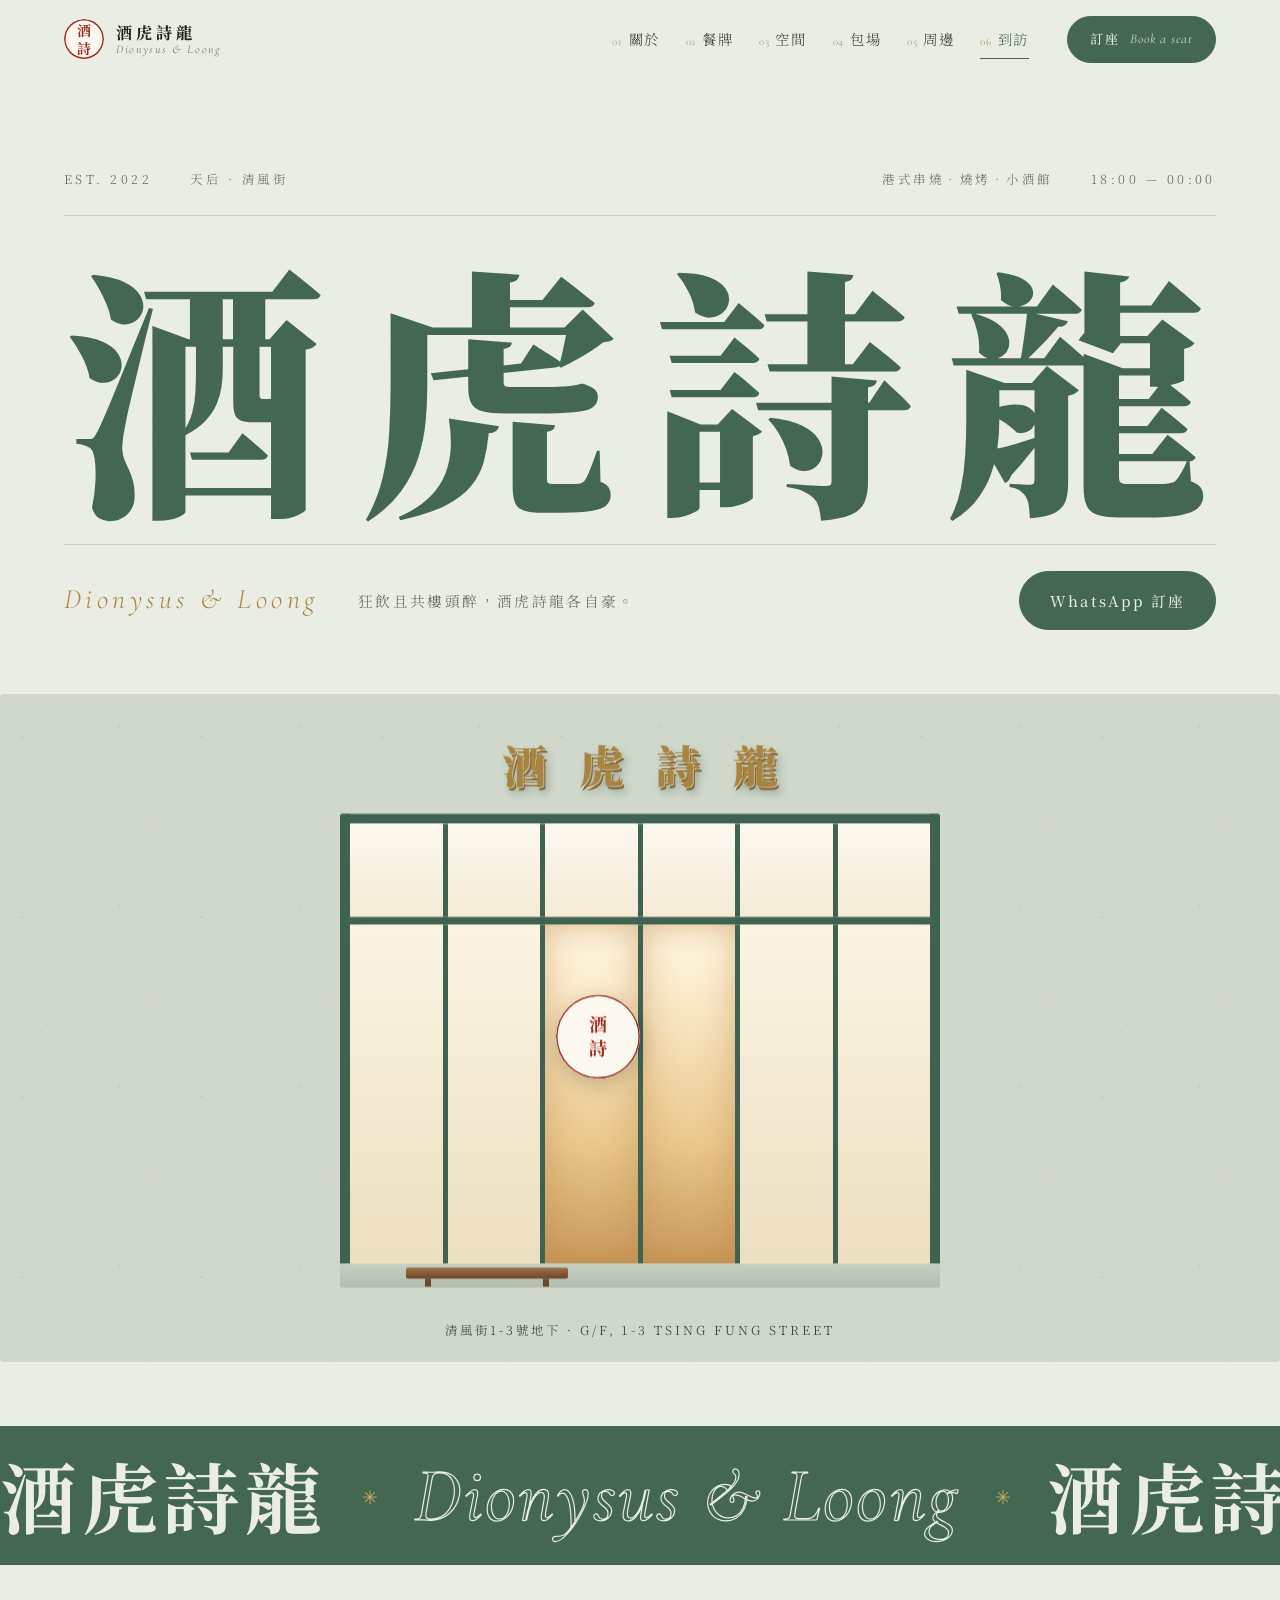
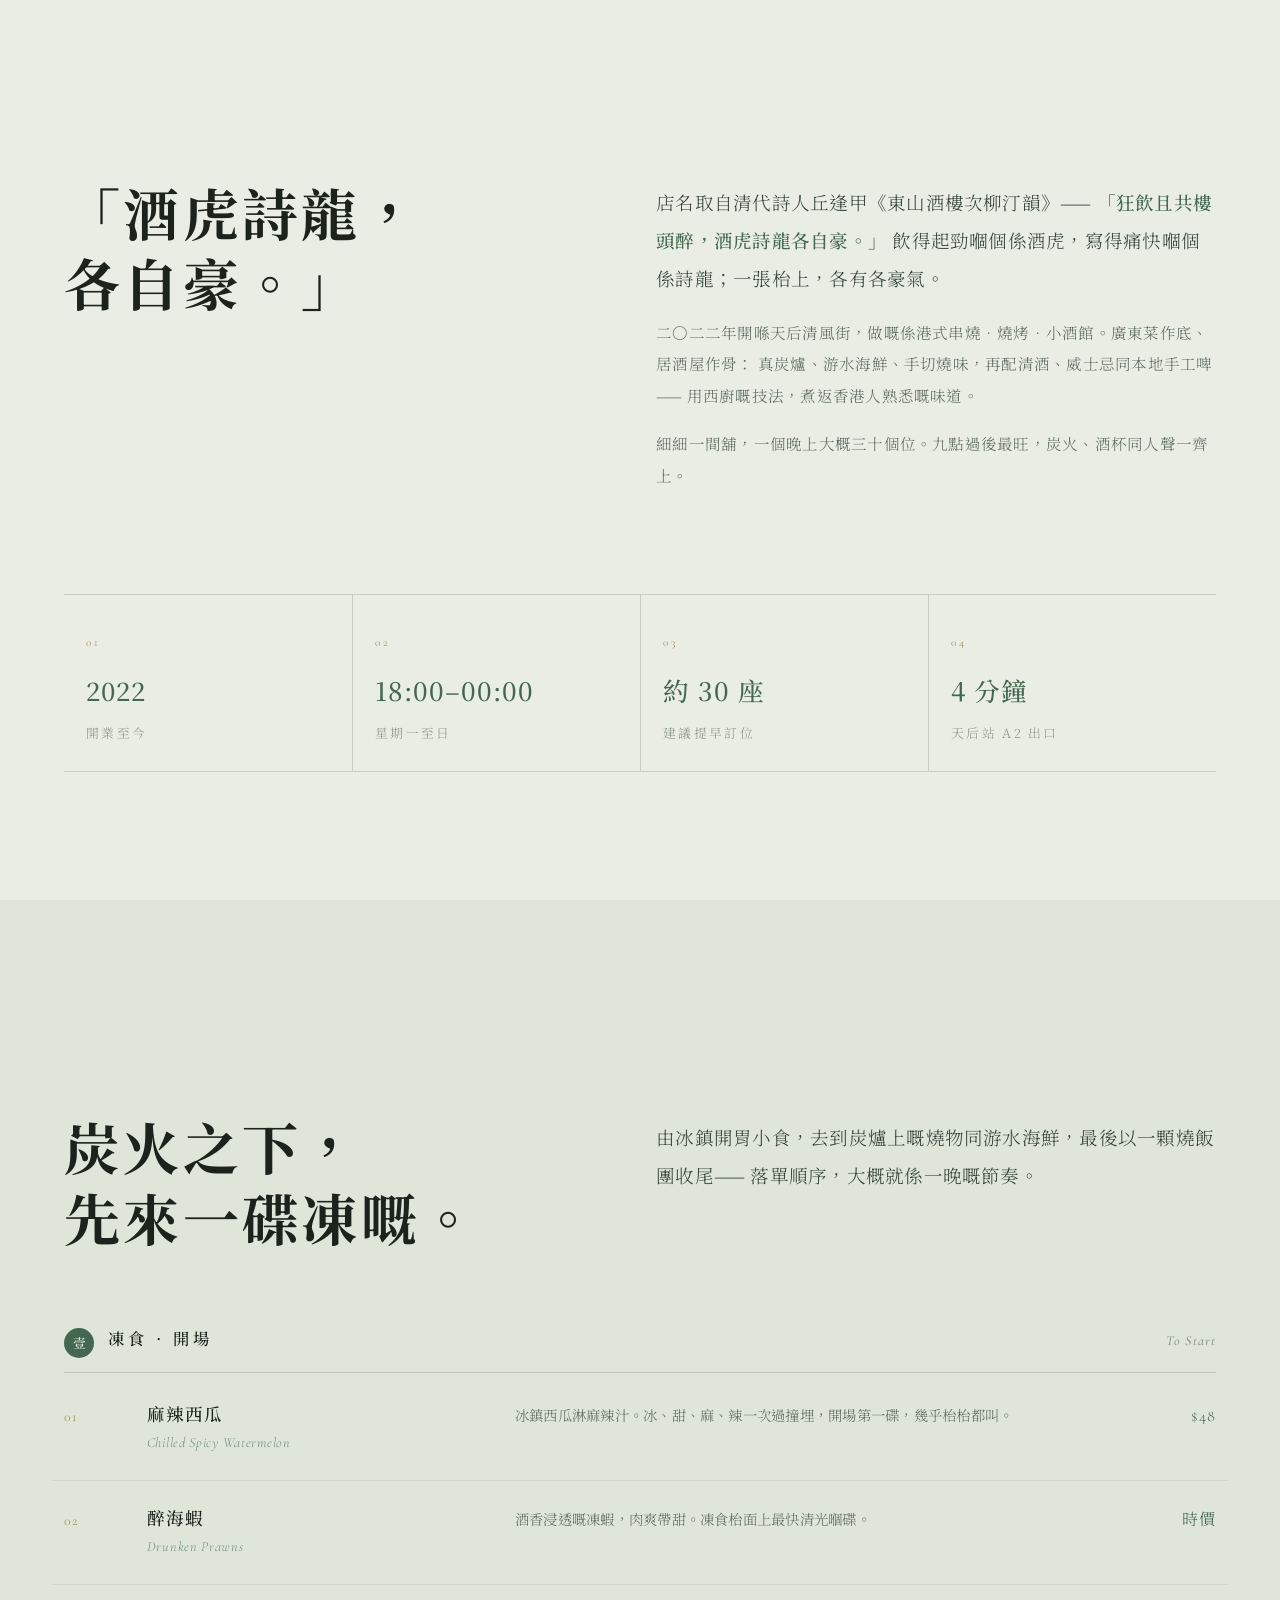
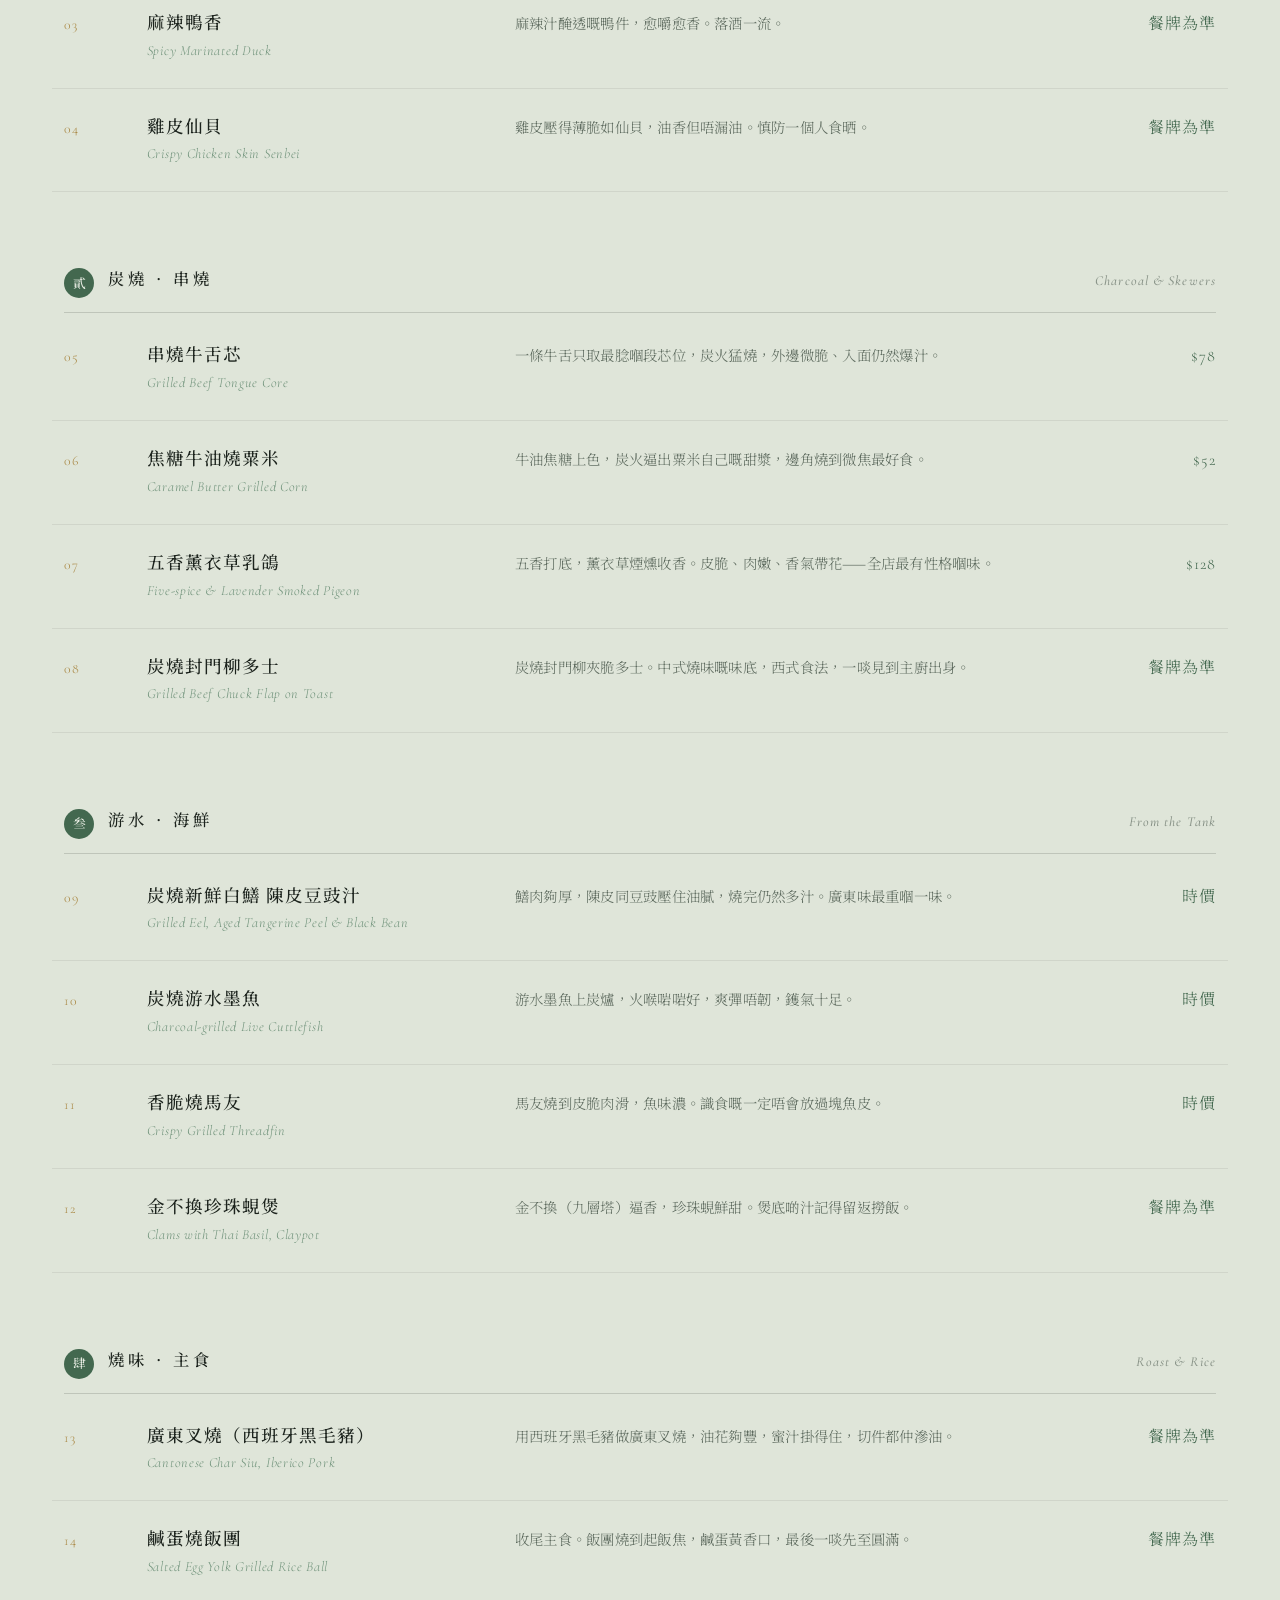
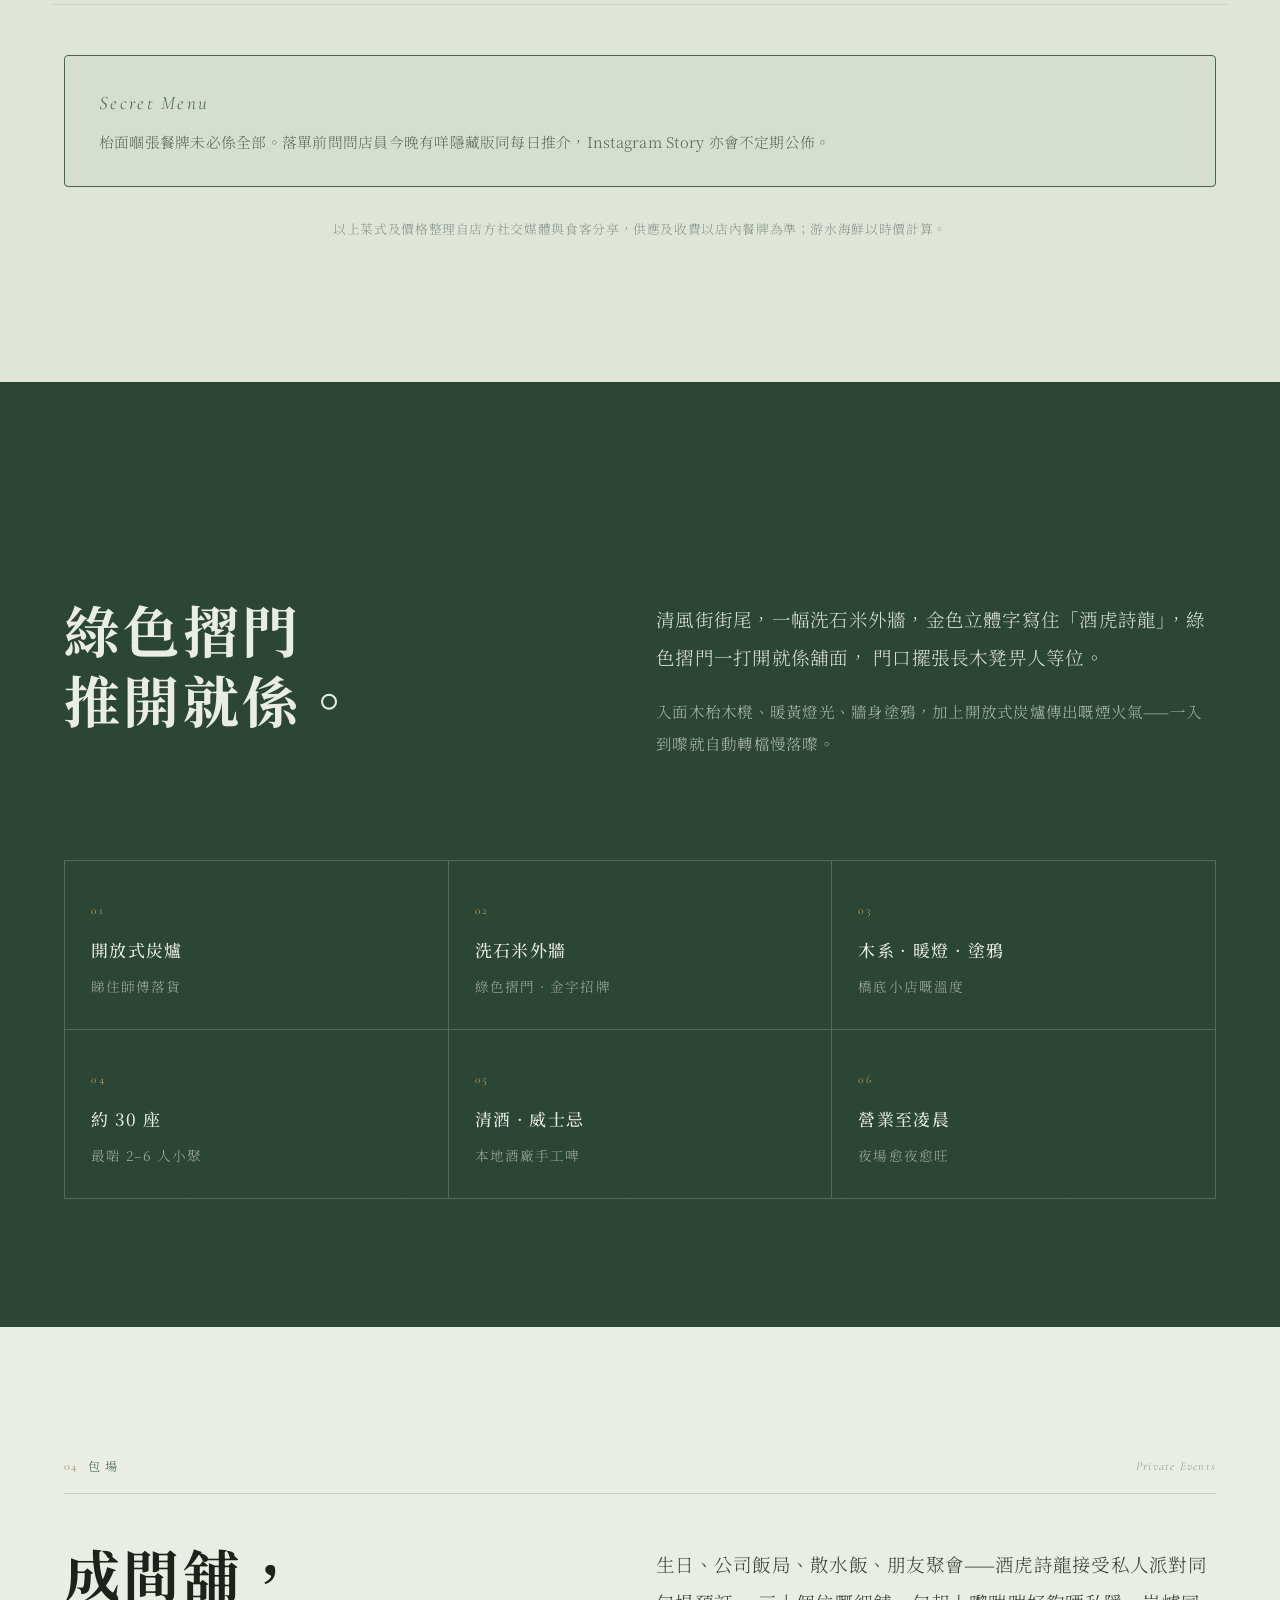
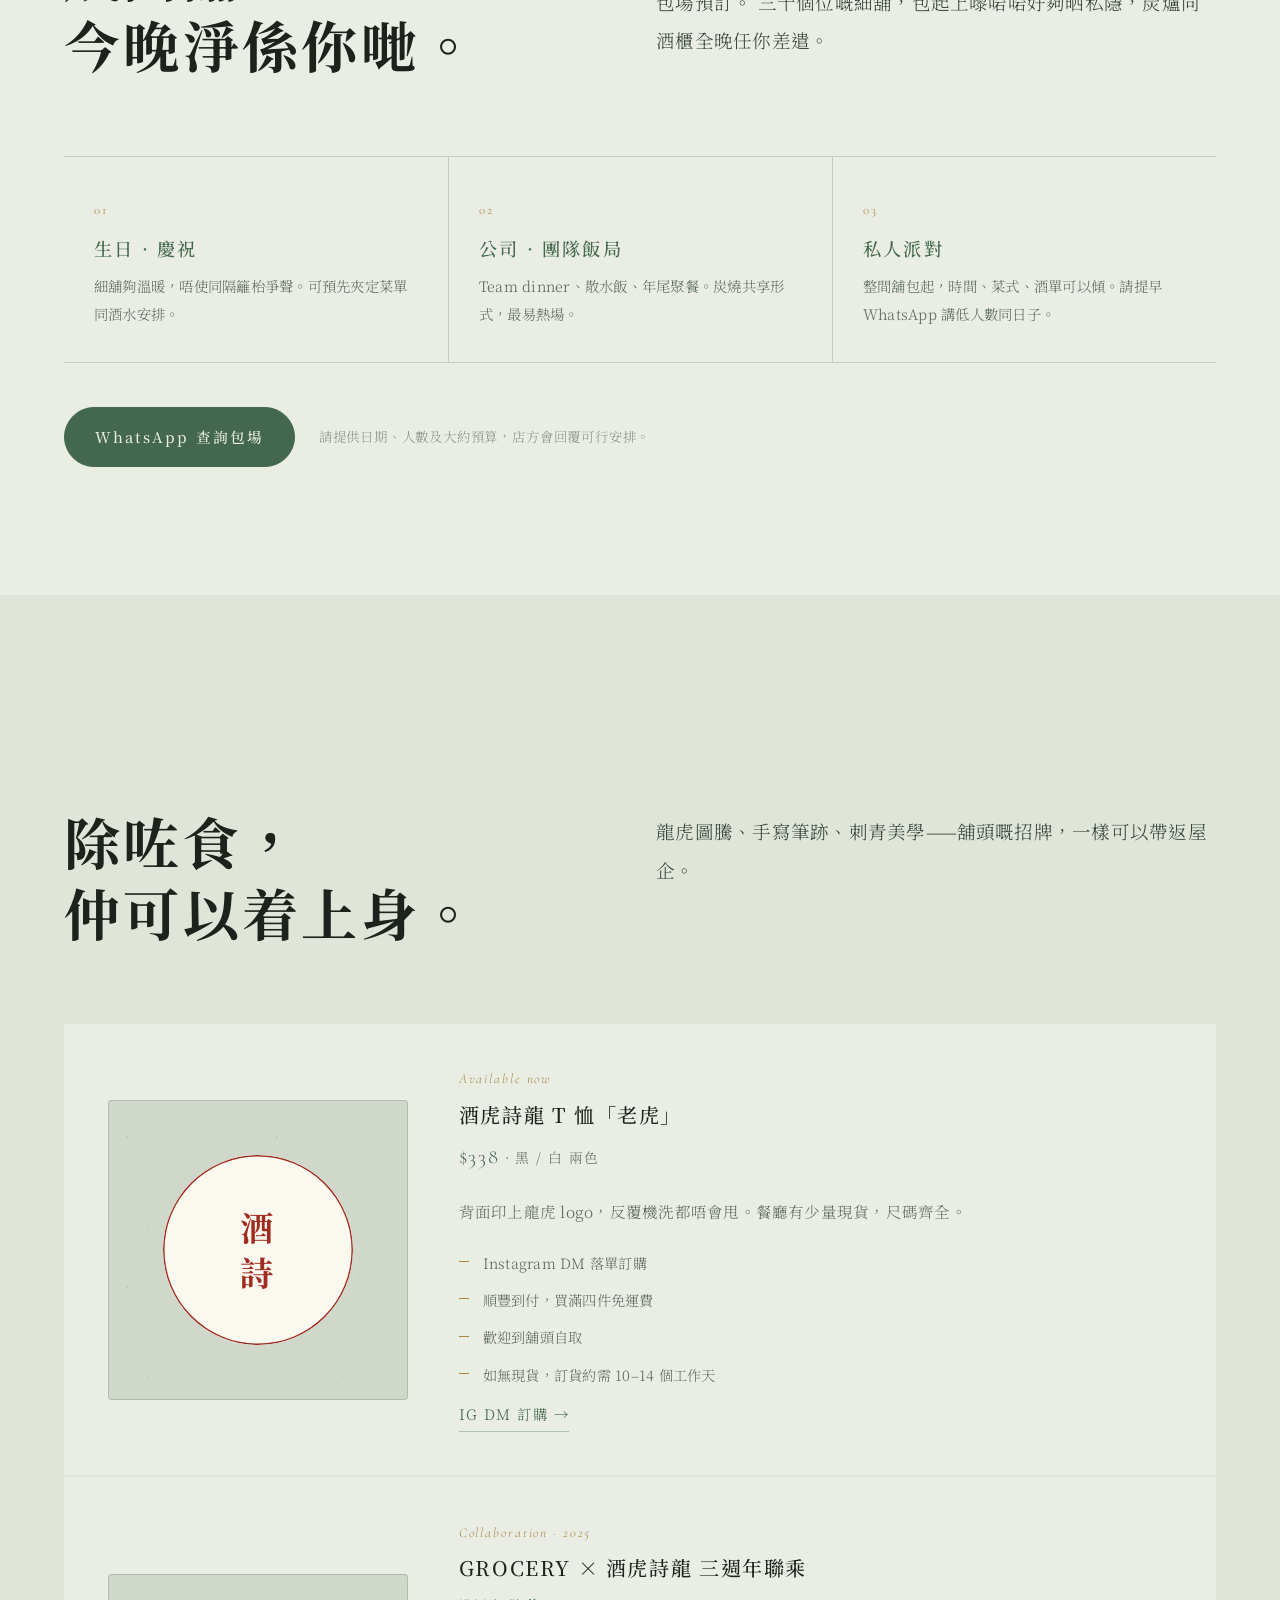
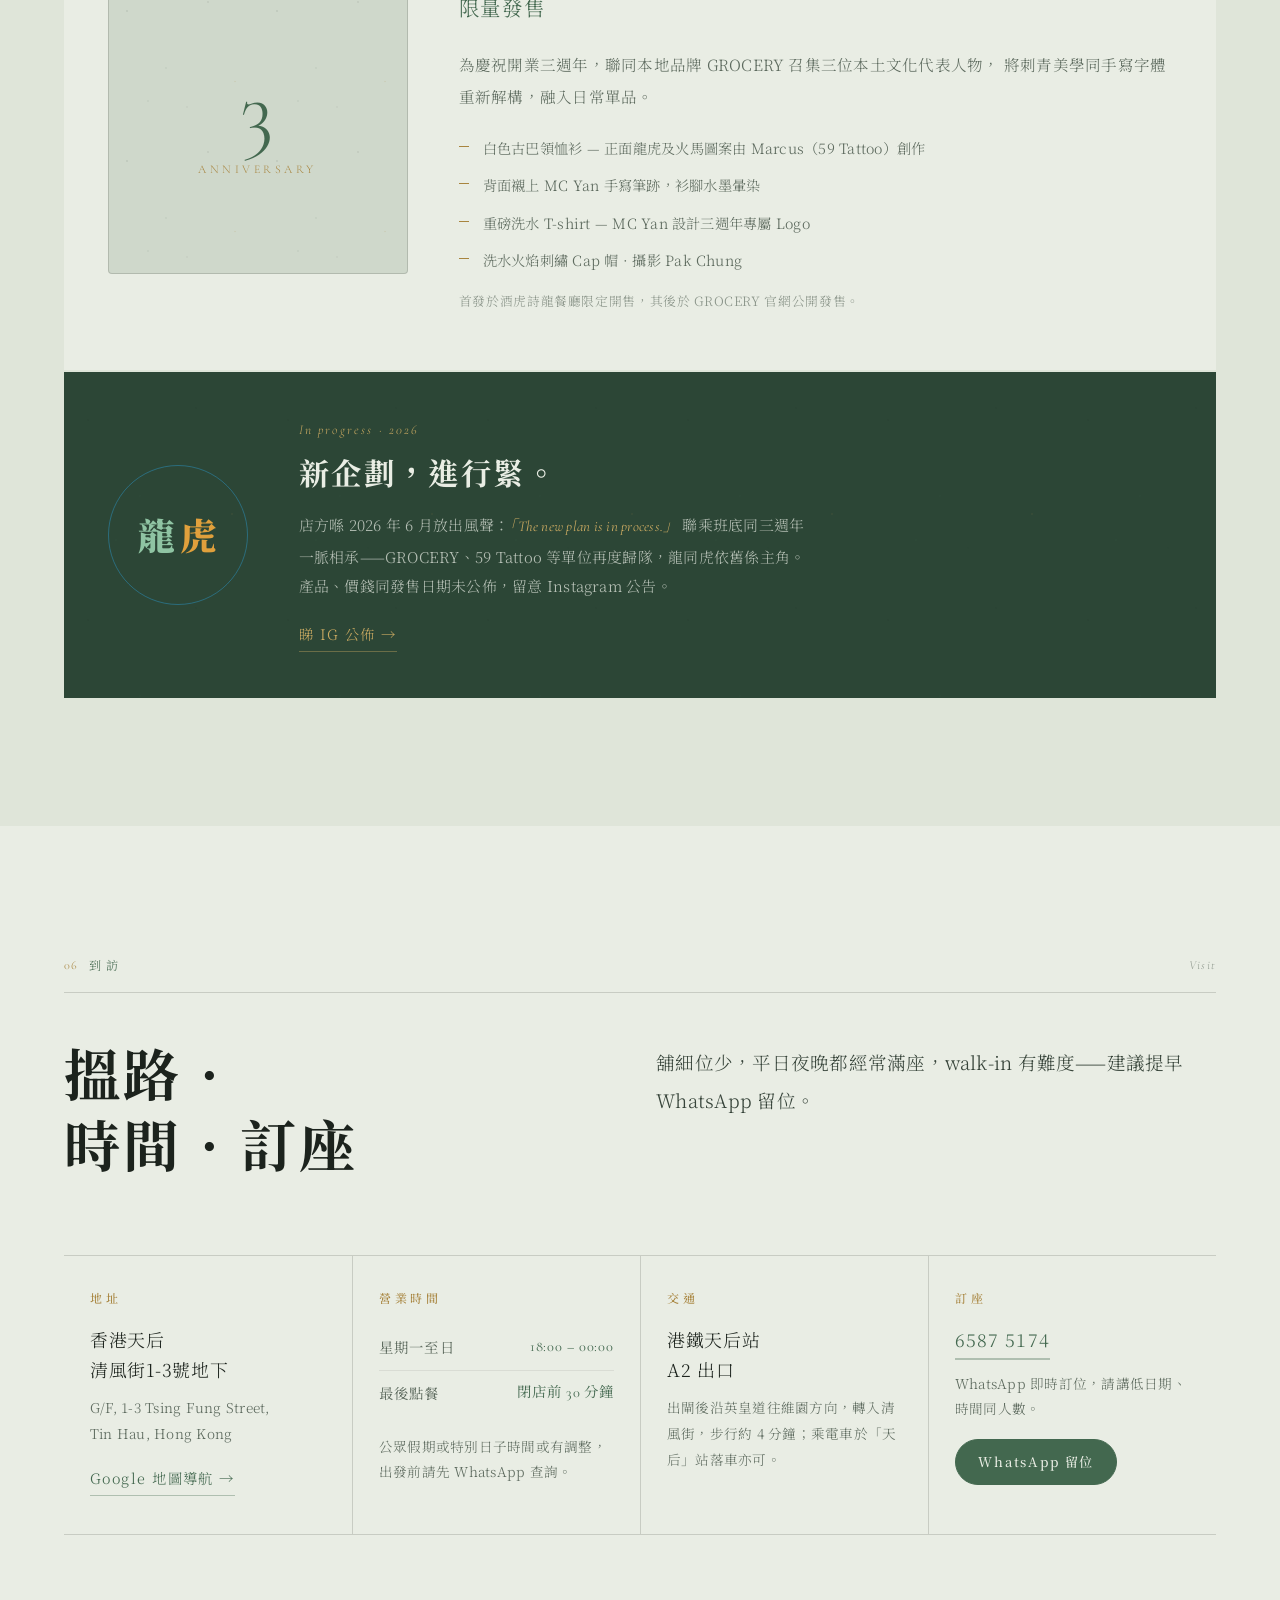
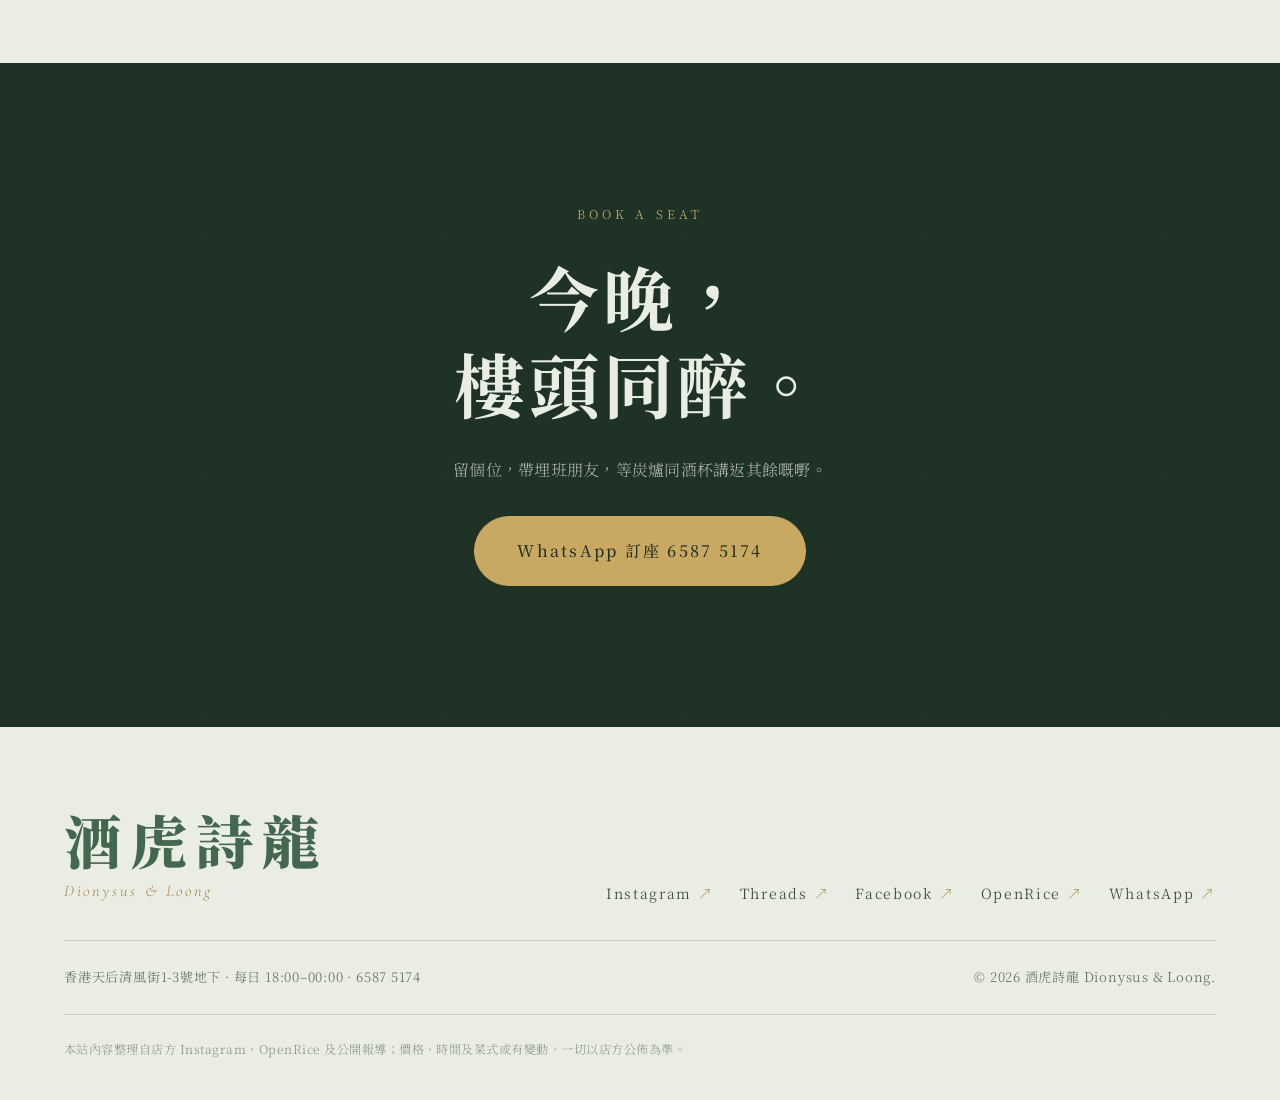
==== commit b48d9535: "Adopt the reference's marquee treatment and add photo slots The reference frame is giant display typ" ====
--- a/index.html
+++ b/index.html
@@ -80,7 +80,10 @@
       </div>
     </div>
 
-    <div class="canvas canvas--front" aria-label="酒虎詩龍門面：洗石米外牆、綠色摺門、金色立體字招牌">
+    <div class="canvas canvas--front" id="front" aria-label="酒虎詩龍門面：洗石米外牆、綠色摺門、金色立體字招牌">
+      <!-- Drop a real shopfront photo at this path and it replaces the CSS
+           drawing below; until then the drawing stands in. -->
+      <img class="canvas__photo" src="assets/img/storefront.jpg" alt="酒虎詩龍門面" onerror="this.remove()">
       <div class="storefront" aria-hidden="true">
         <div class="storefront__sign"><i>酒</i><i>虎</i><i>詩</i><i>龍</i></div>
         <div class="storefront__shop">
@@ -103,10 +106,21 @@
   </section>
 
   <!-- ─────────── MARQUEE ─────────── -->
-  <div class="marquee" aria-hidden="true">
+  <!-- Name marquee: solid and outlined settings alternate as it travels.
+       Four units so the -50% loop lands seamlessly on a repeat. -->
+  <div class="marquee" id="marquee" aria-hidden="true">
+    <!-- Optional: shop photos crossfading behind the type. Any that are missing
+         remove themselves, and the band falls back to flat green. -->
+    <div class="marquee__bg">
+      <img src="assets/img/scene-1.jpg" alt="" onerror="this.remove()">
+      <img src="assets/img/scene-2.jpg" alt="" onerror="this.remove()">
+      <img src="assets/img/scene-3.jpg" alt="" onerror="this.remove()">
+    </div>
     <div class="marquee__track">
-      <span>炭燒</span><i>✳</i><span>串燒</span><i>✳</i><span>游水海鮮</span><i>✳</i><span>廣東燒味</span><i>✳</i><span>清酒</span><i>✳</i><span>本地手工啤</span><i>✳</i><span>私人派對</span><i>✳</i>
-      <span>炭燒</span><i>✳</i><span>串燒</span><i>✳</i><span>游水海鮮</span><i>✳</i><span>廣東燒味</span><i>✳</i><span>清酒</span><i>✳</i><span>本地手工啤</span><i>✳</i><span>私人派對</span><i>✳</i>
+      <span>酒虎詩龍</span><i>✳</i><b>Dionysus &amp; Loong</b><i>✳</i>
+      <span>酒虎詩龍</span><i>✳</i><b>Dionysus &amp; Loong</b><i>✳</i>
+      <span>酒虎詩龍</span><i>✳</i><b>Dionysus &amp; Loong</b><i>✳</i>
+      <span>酒虎詩龍</span><i>✳</i><b>Dionysus &amp; Loong</b><i>✳</i>
     </div>
   </div>
 
--- a/assets/css/style.css
+++ b/assets/css/style.css
@@ -292,6 +292,13 @@
 }
 .storefront__bench::before{ left:12%; }
 .storefront__bench::after{ right:12%; }
+/* real shopfront photo, when one is supplied */
+.canvas__photo{
+  width:100%; max-width:900px; margin-inline:auto;
+  aspect-ratio:16/10; object-fit:cover; border-radius:3px;
+}
+.canvas--front.has-photo .storefront{ display:none; }
+
 .canvas__cap{
   margin:0; padding:20px 0;
   font-size:.78rem; letter-spacing:.24em; color:var(--door-dk);
@@ -300,15 +307,56 @@
 
 /* ── marquee ───────────────────────────────────────────────────────────── */
 .marquee{
-  overflow:hidden; background:var(--door); color:var(--paper);
-  padding:15px 0; margin-top:clamp(38px,5vw,64px);
+  position:relative; overflow:hidden;
+  background:var(--door); color:var(--paper);
+  padding:clamp(14px,2.2vw,26px) 0; margin-top:clamp(38px,5vw,64px);
+}
+/* photo backdrop — only claims height once a real photo has loaded */
+.marquee__bg{ position:absolute; inset:0; z-index:0; }
+.marquee__bg img{
+  position:absolute; inset:0; width:100%; height:100%;
+  object-fit:cover; opacity:0;
+}
+.marquee.has-scene{ padding-block:clamp(46px,8vw,110px); }
+.marquee.has-scene .marquee__bg img{ animation:xfade 21s ease-in-out infinite; }
+.marquee.has-scene .marquee__bg img:nth-child(2){ animation-delay:7s; }
+.marquee.has-scene .marquee__bg img:nth-child(3){ animation-delay:14s; }
+@keyframes xfade{
+  0%{ opacity:0 } 5%{ opacity:1 } 30%{ opacity:1 } 35%{ opacity:0 } 100%{ opacity:0 }
+}
+/* scrim keeps the type legible over any photo */
+.marquee.has-scene::after{
+  content:""; position:absolute; inset:0; z-index:1; pointer-events:none;
+  background:linear-gradient(180deg, rgba(30,50,38,.62), rgba(30,50,38,.78));
 }
 .marquee__track{
-  display:flex; align-items:center; gap:26px; width:max-content;
-  animation:slide 34s linear infinite;
-}
-.marquee__track span{ font-size:.92rem; letter-spacing:.3em; white-space:nowrap; }
-.marquee__track i{ font-style:normal; color:var(--brass-lt); font-size:.7rem; }
+  position:relative; z-index:2;
+  display:flex; align-items:center; gap:clamp(18px,2.8vw,42px); width:max-content;
+  animation:slide 42s linear infinite;
+}
+.marquee__track span,
+.marquee__track b{
+  font-size:clamp(1.9rem,6vw,5rem); line-height:1.14;
+  white-space:nowrap;
+}
+.marquee__track span{ font-weight:700; letter-spacing:.06em; }
+.marquee__track b{
+  font-family:var(--latin); font-style:italic; font-weight:400; letter-spacing:.03em;
+  color:var(--paper); opacity:.5;          /* fallback if text-stroke is absent */
+}
+/* the outlined setting — only claim it where the stroke will actually paint,
+   otherwise transparent fill would erase the word entirely */
+@supports ((-webkit-text-stroke: 1px currentColor) or (text-stroke: 1px currentColor)){
+  .marquee__track b{
+    color:transparent; opacity:1;
+    -webkit-text-stroke:1.2px var(--paper);
+    text-stroke:1.2px var(--paper);
+  }
+}
+.marquee__track i{
+  font-style:normal; color:var(--brass-lt);
+  font-size:clamp(.72rem,1.5vw,1.25rem);
+}
 @keyframes slide{ to{ transform:translateX(-50%); } }
 
 /* ── sections ──────────────────────────────────────────────────────────── */
@@ -701,7 +749,7 @@
   .stats li + li,.info__card + .info__card,
   .stats li:nth-child(even),.info__card:nth-child(even){ border-left:none; }
   .tile{ border-right:none; }
-  .marquee__track span{ font-size:.84rem; letter-spacing:.24em; }
+  .marquee__track{ gap:16px; }
 }
 
 @media (prefers-reduced-motion:reduce){
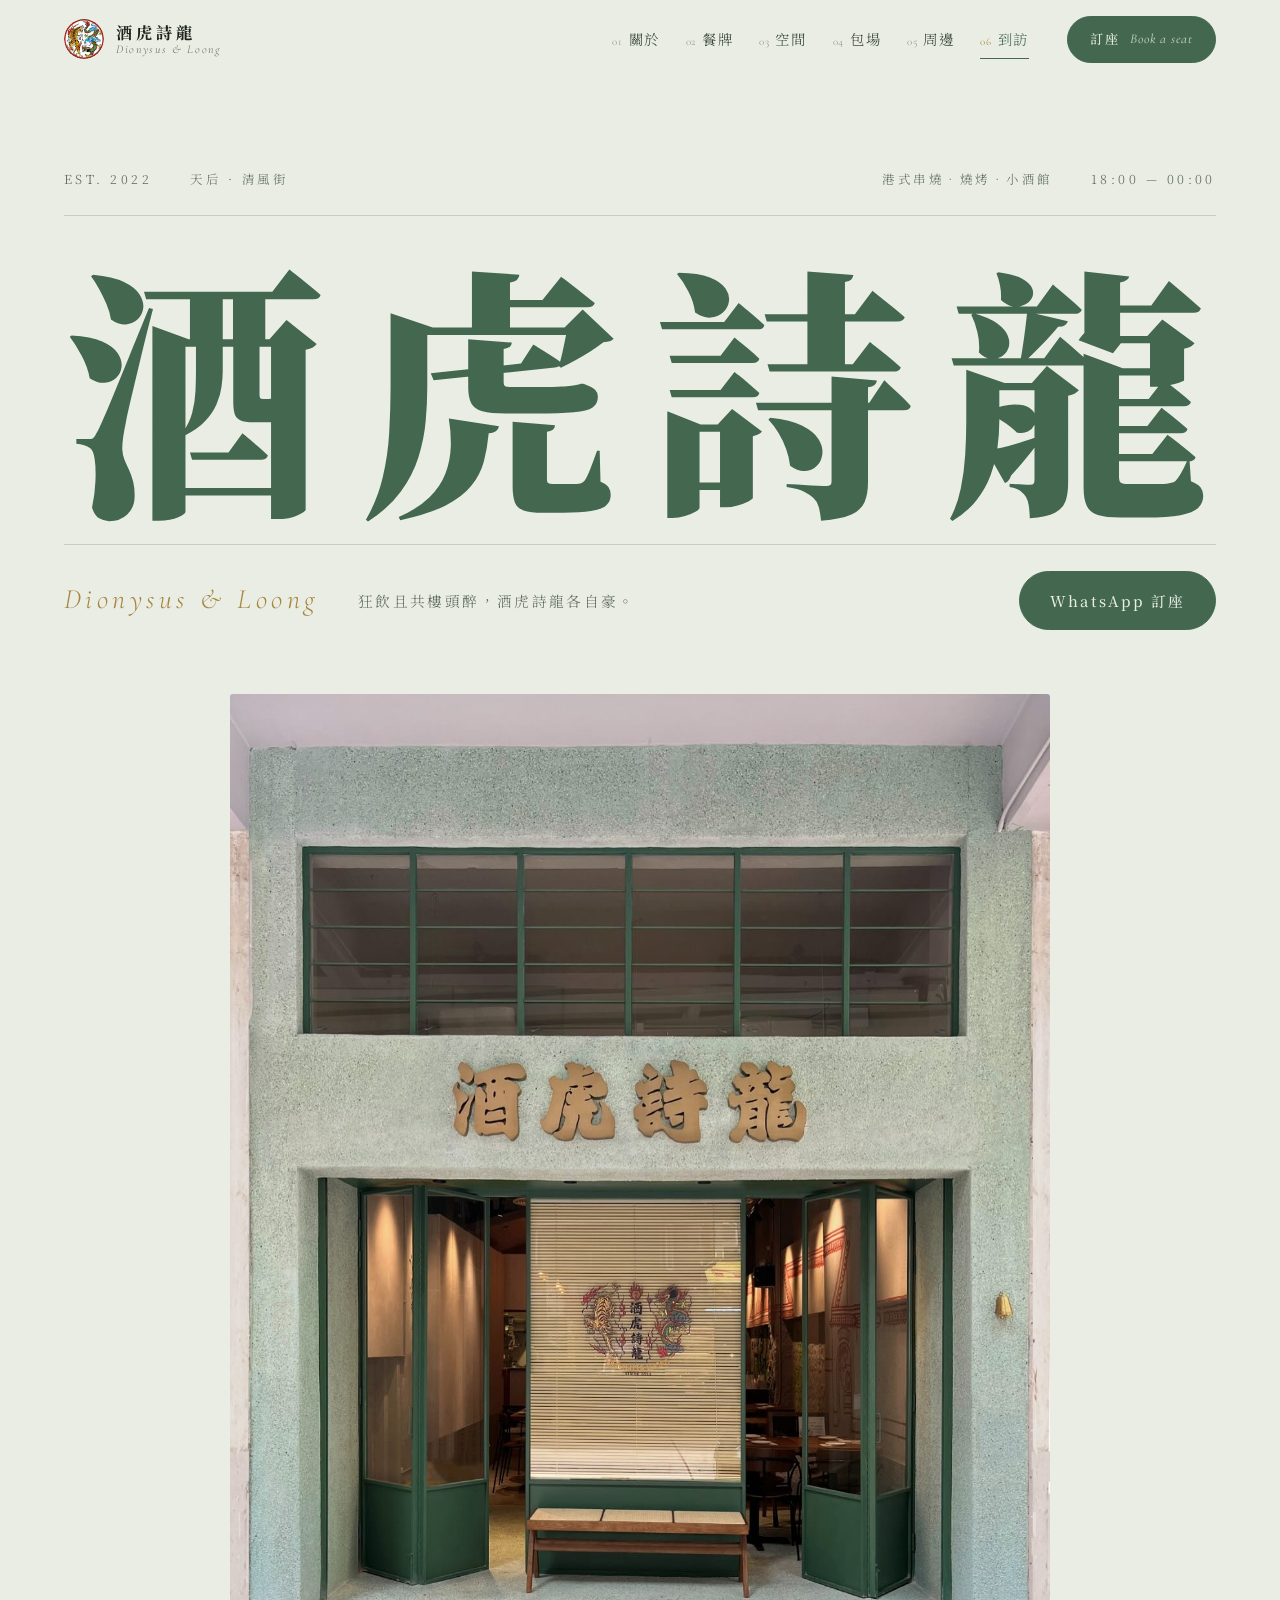
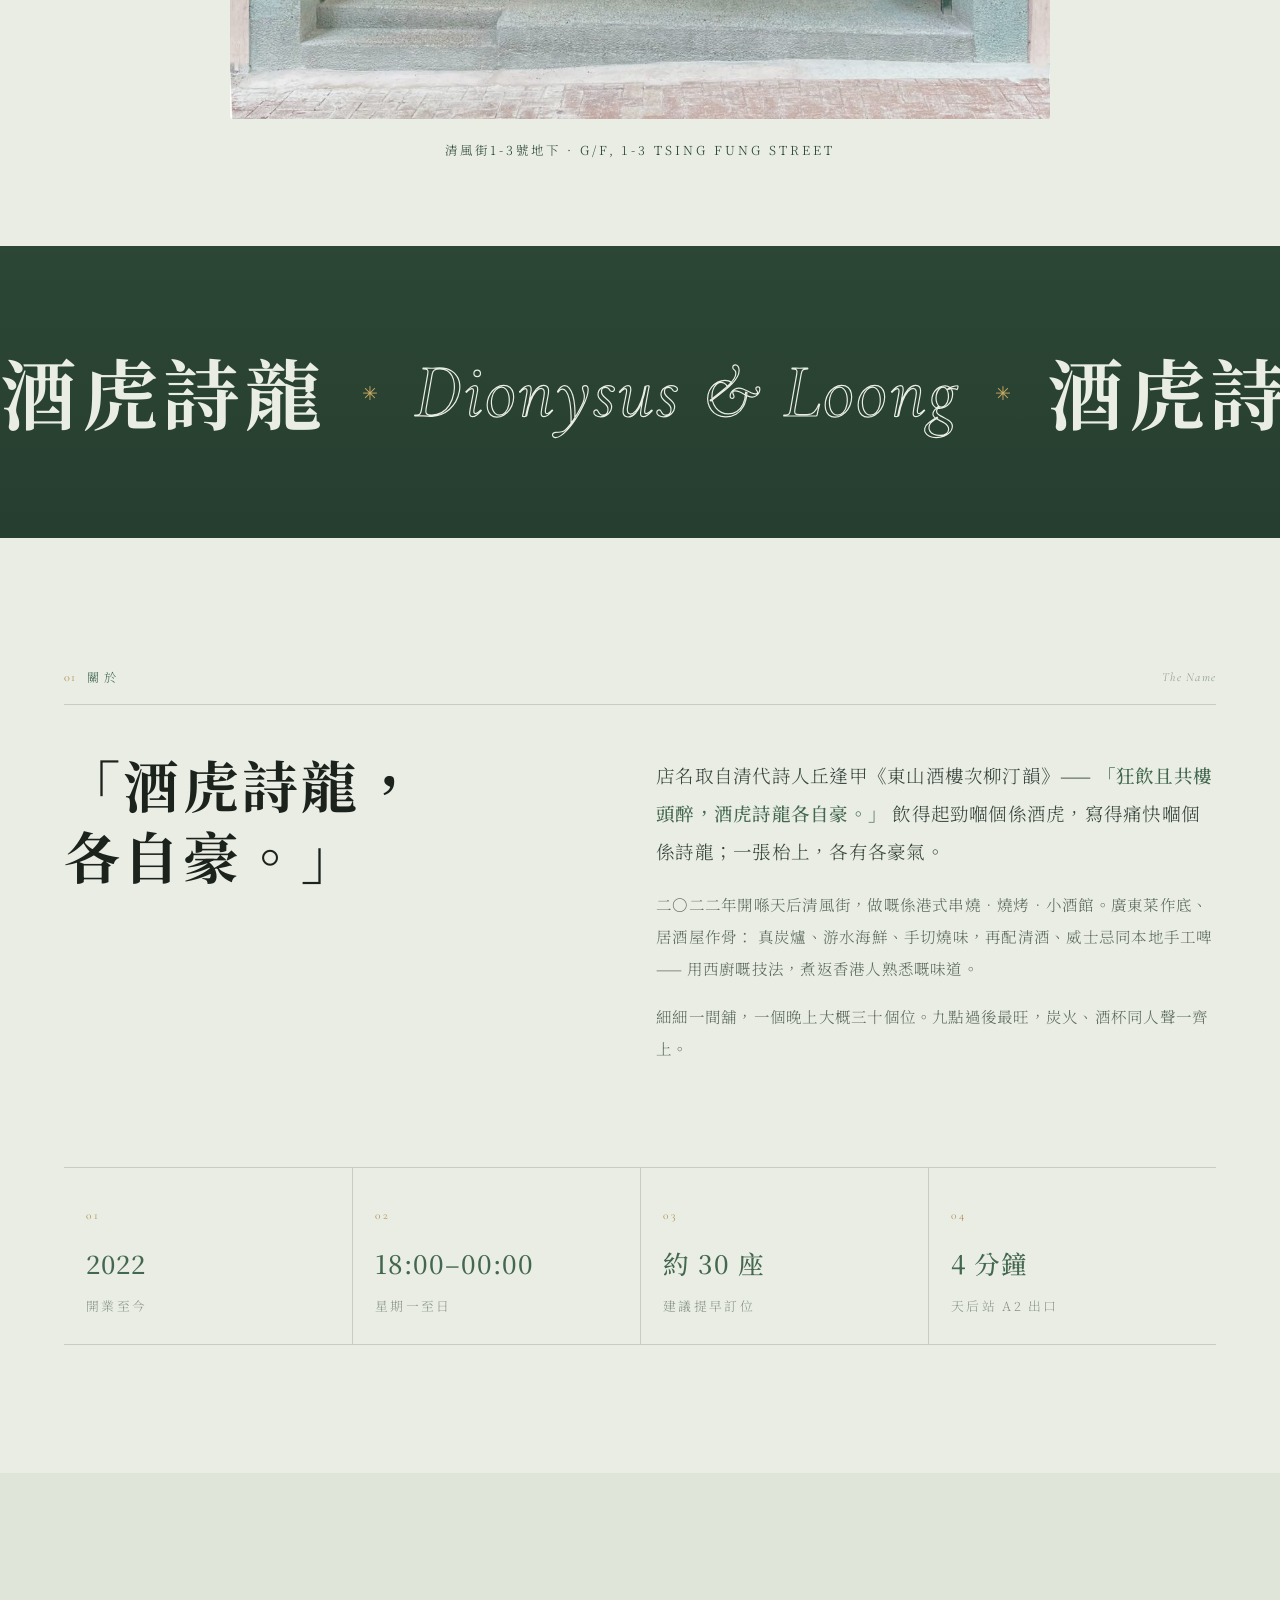
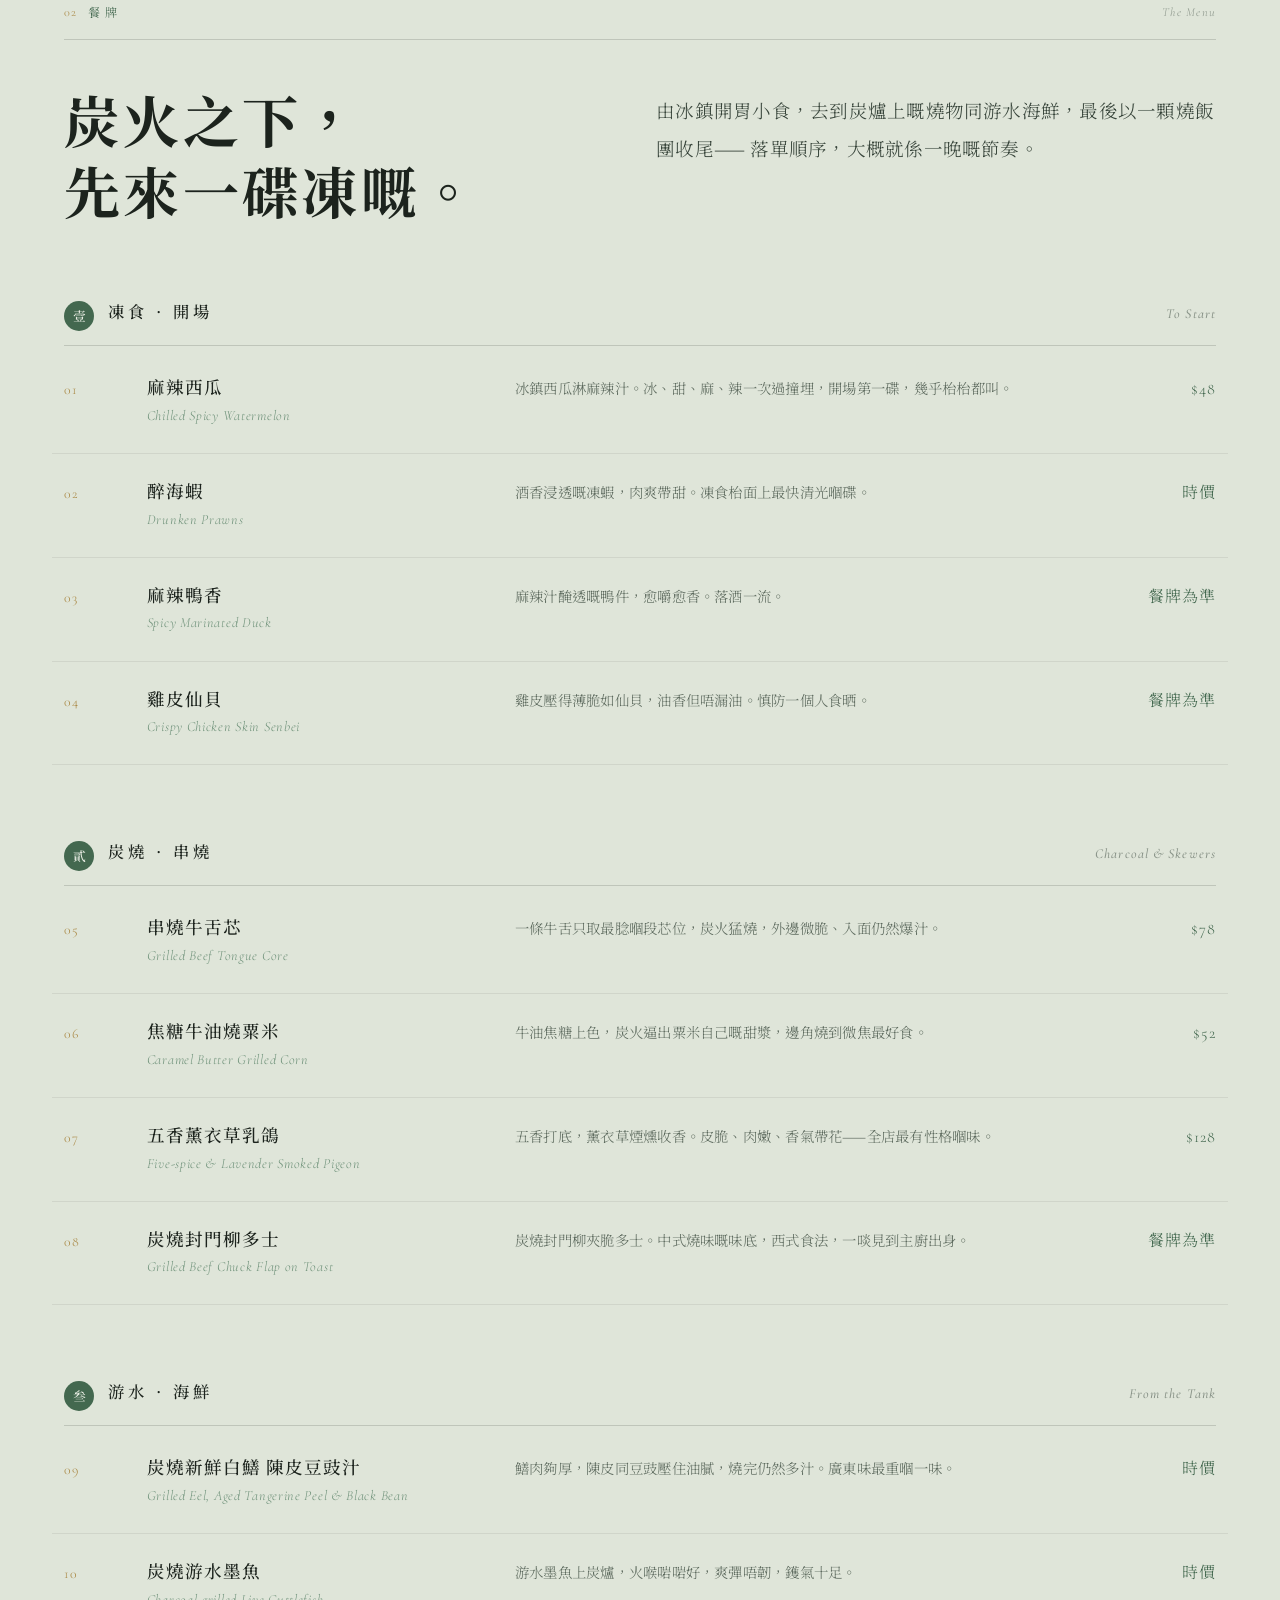
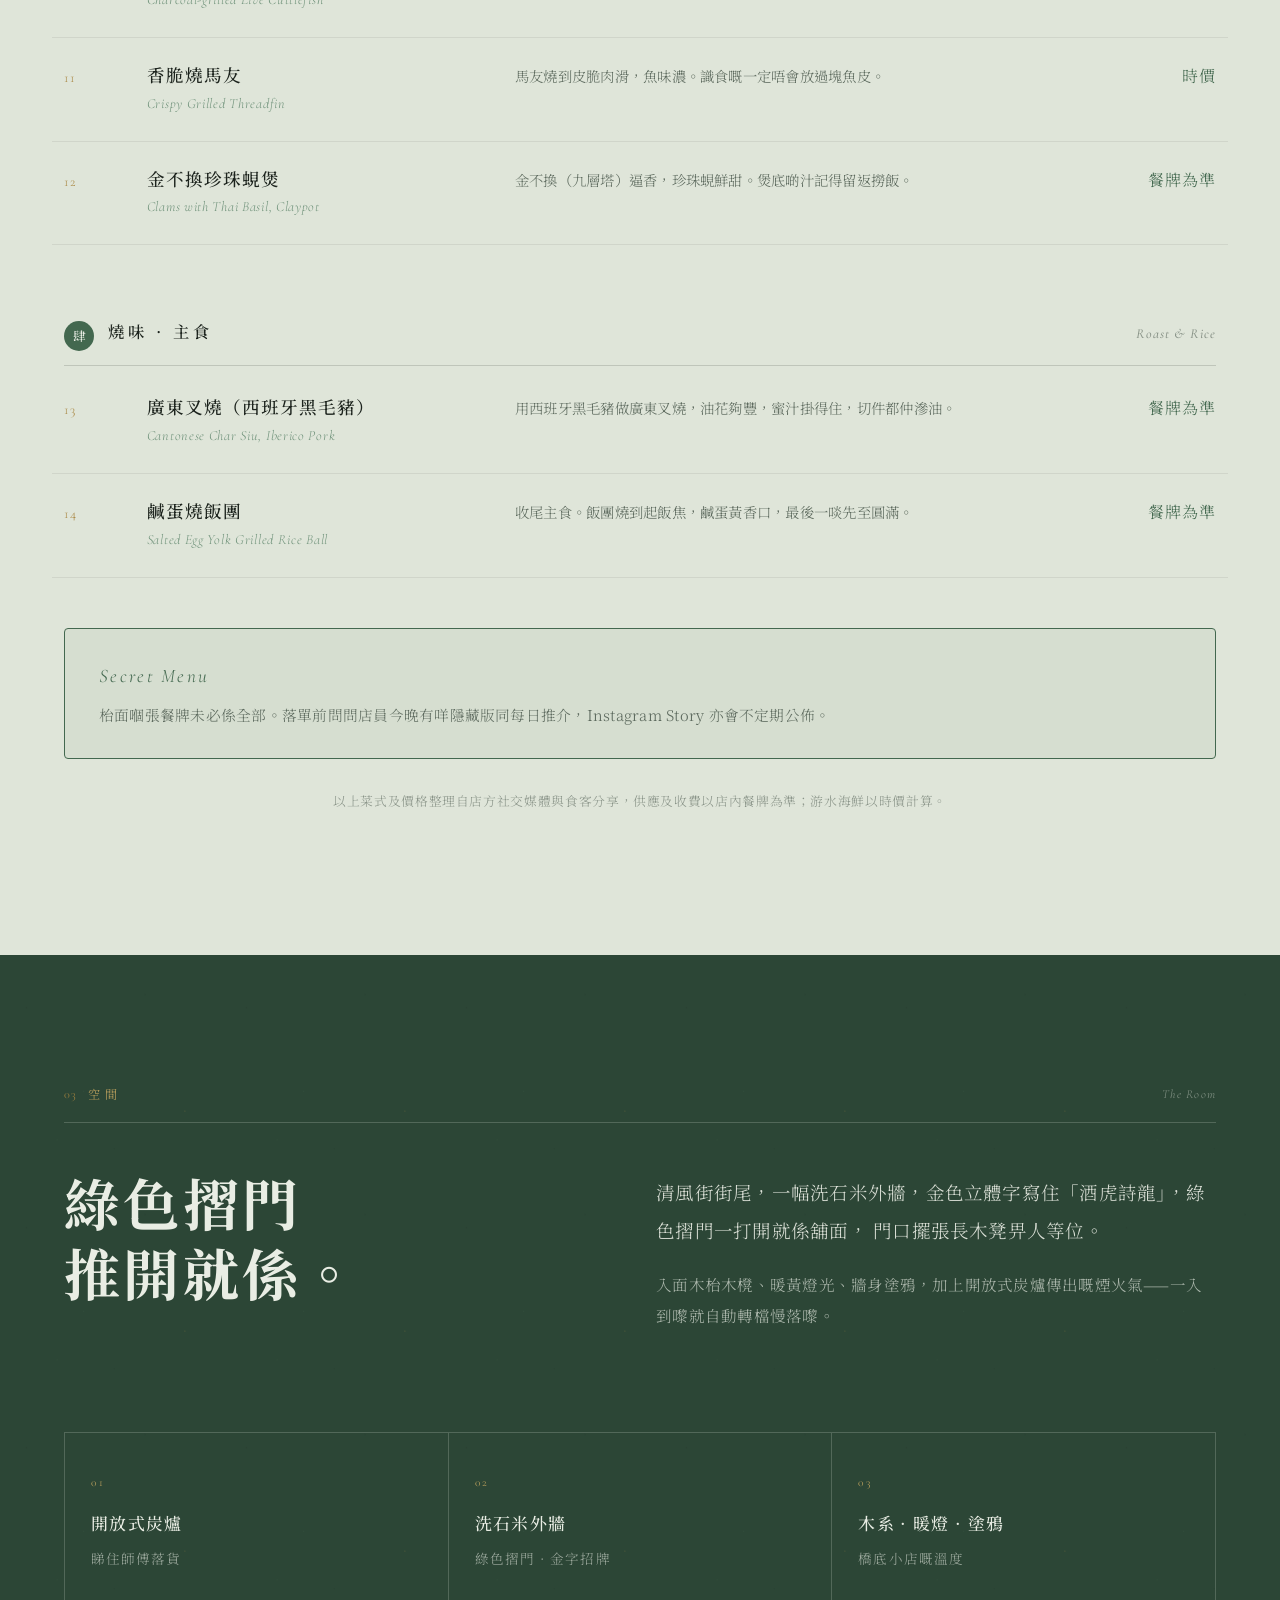
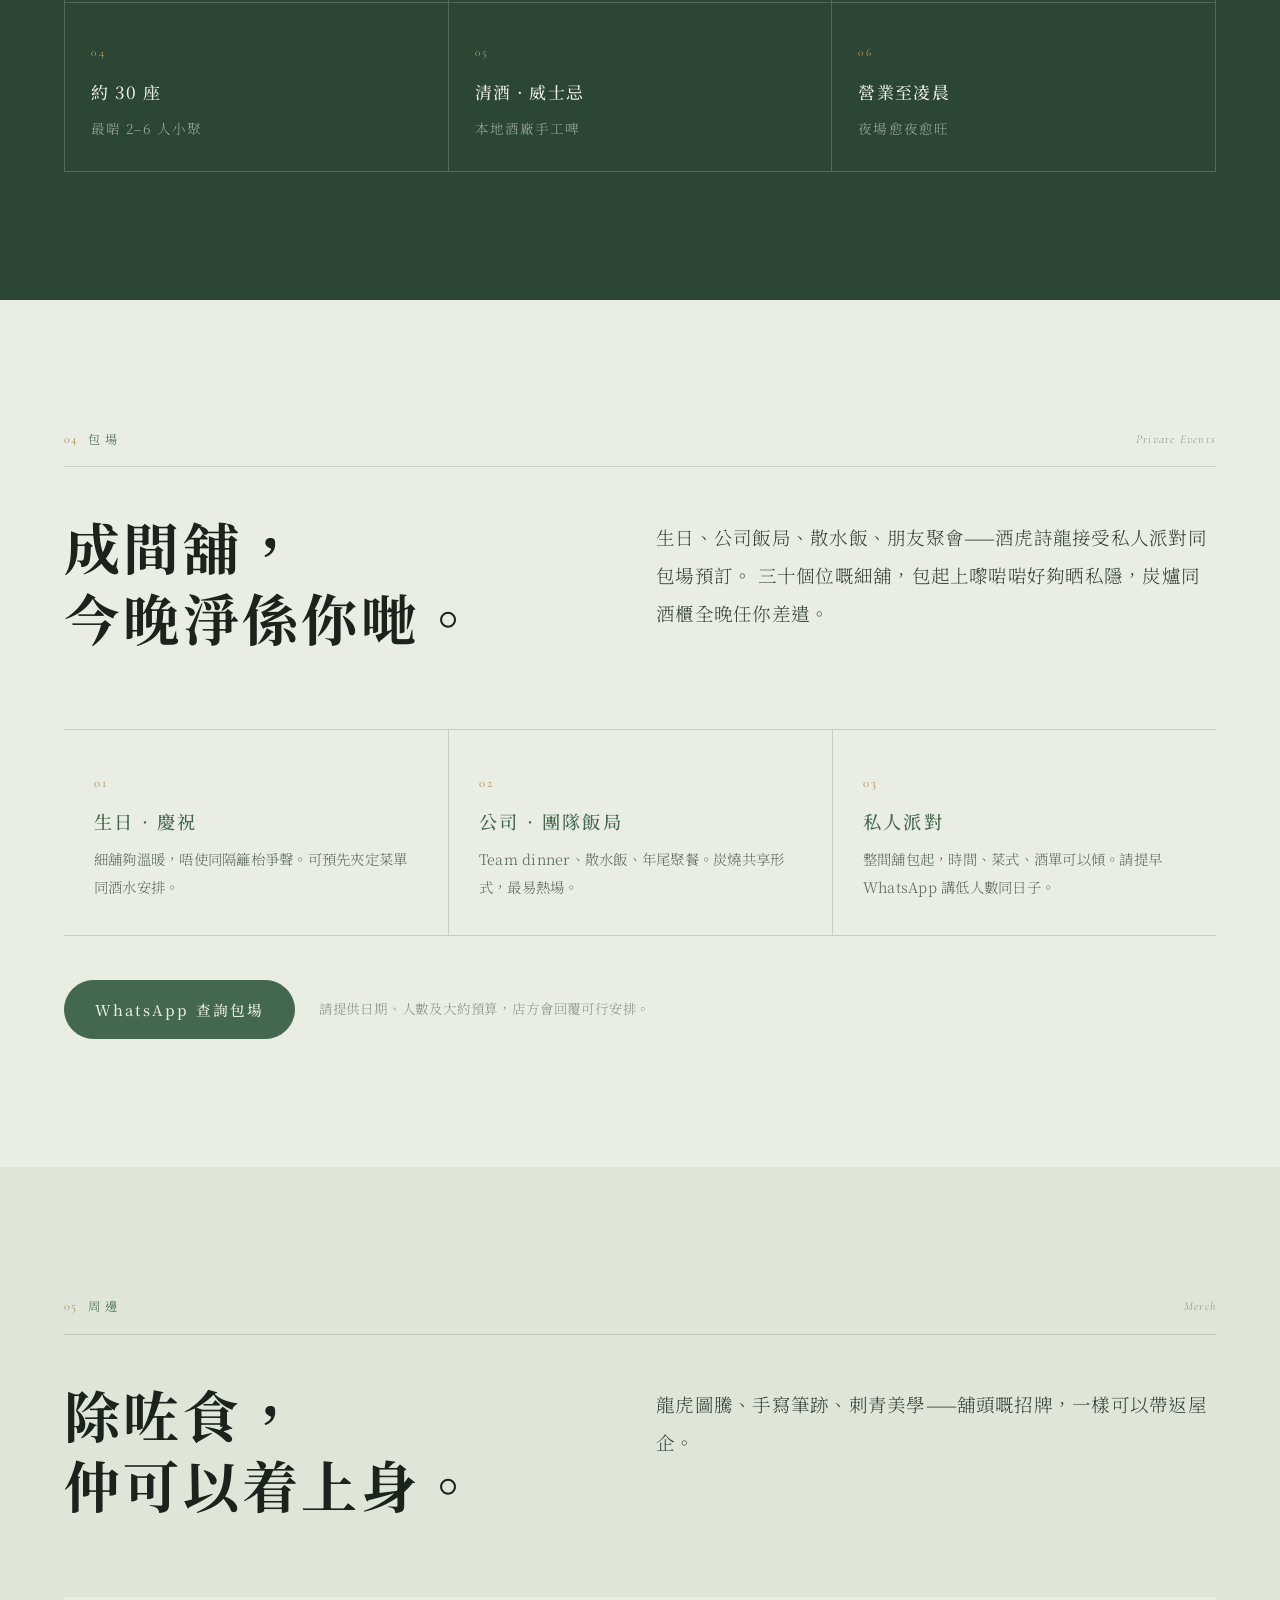
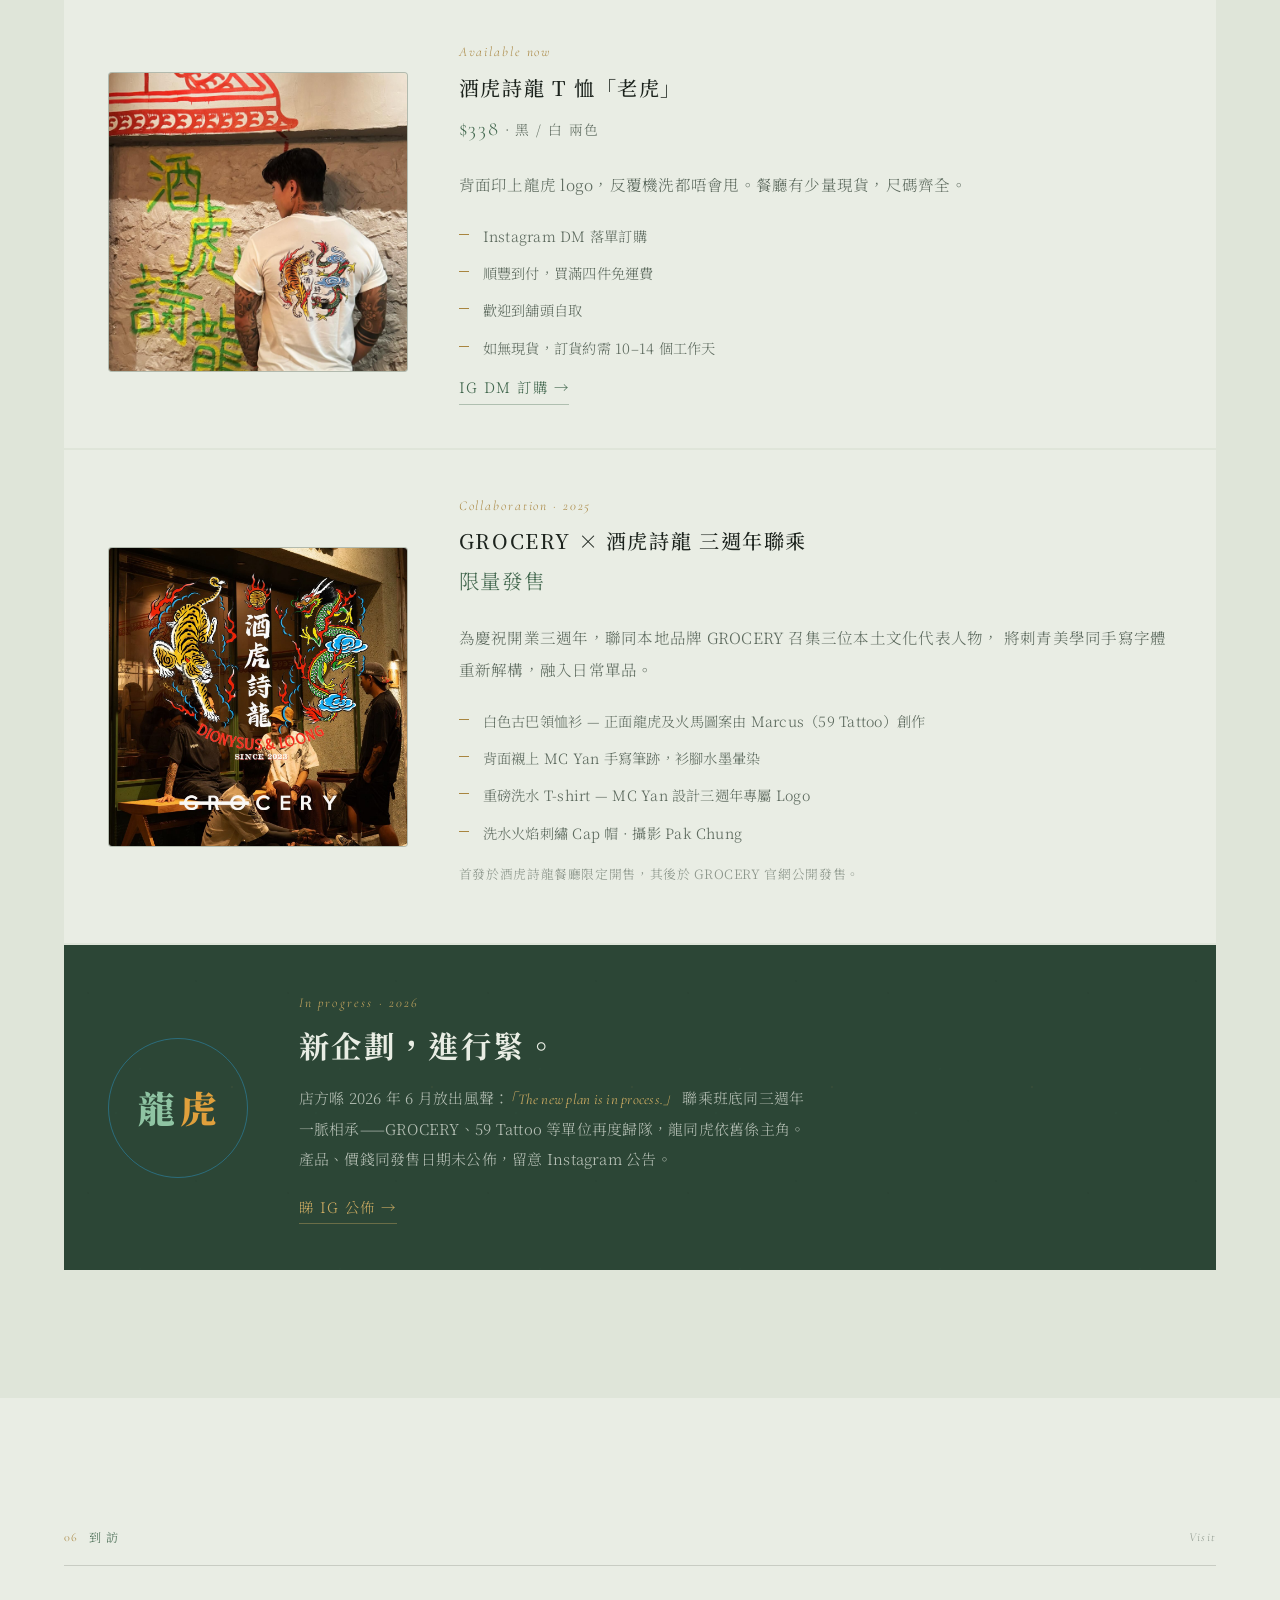
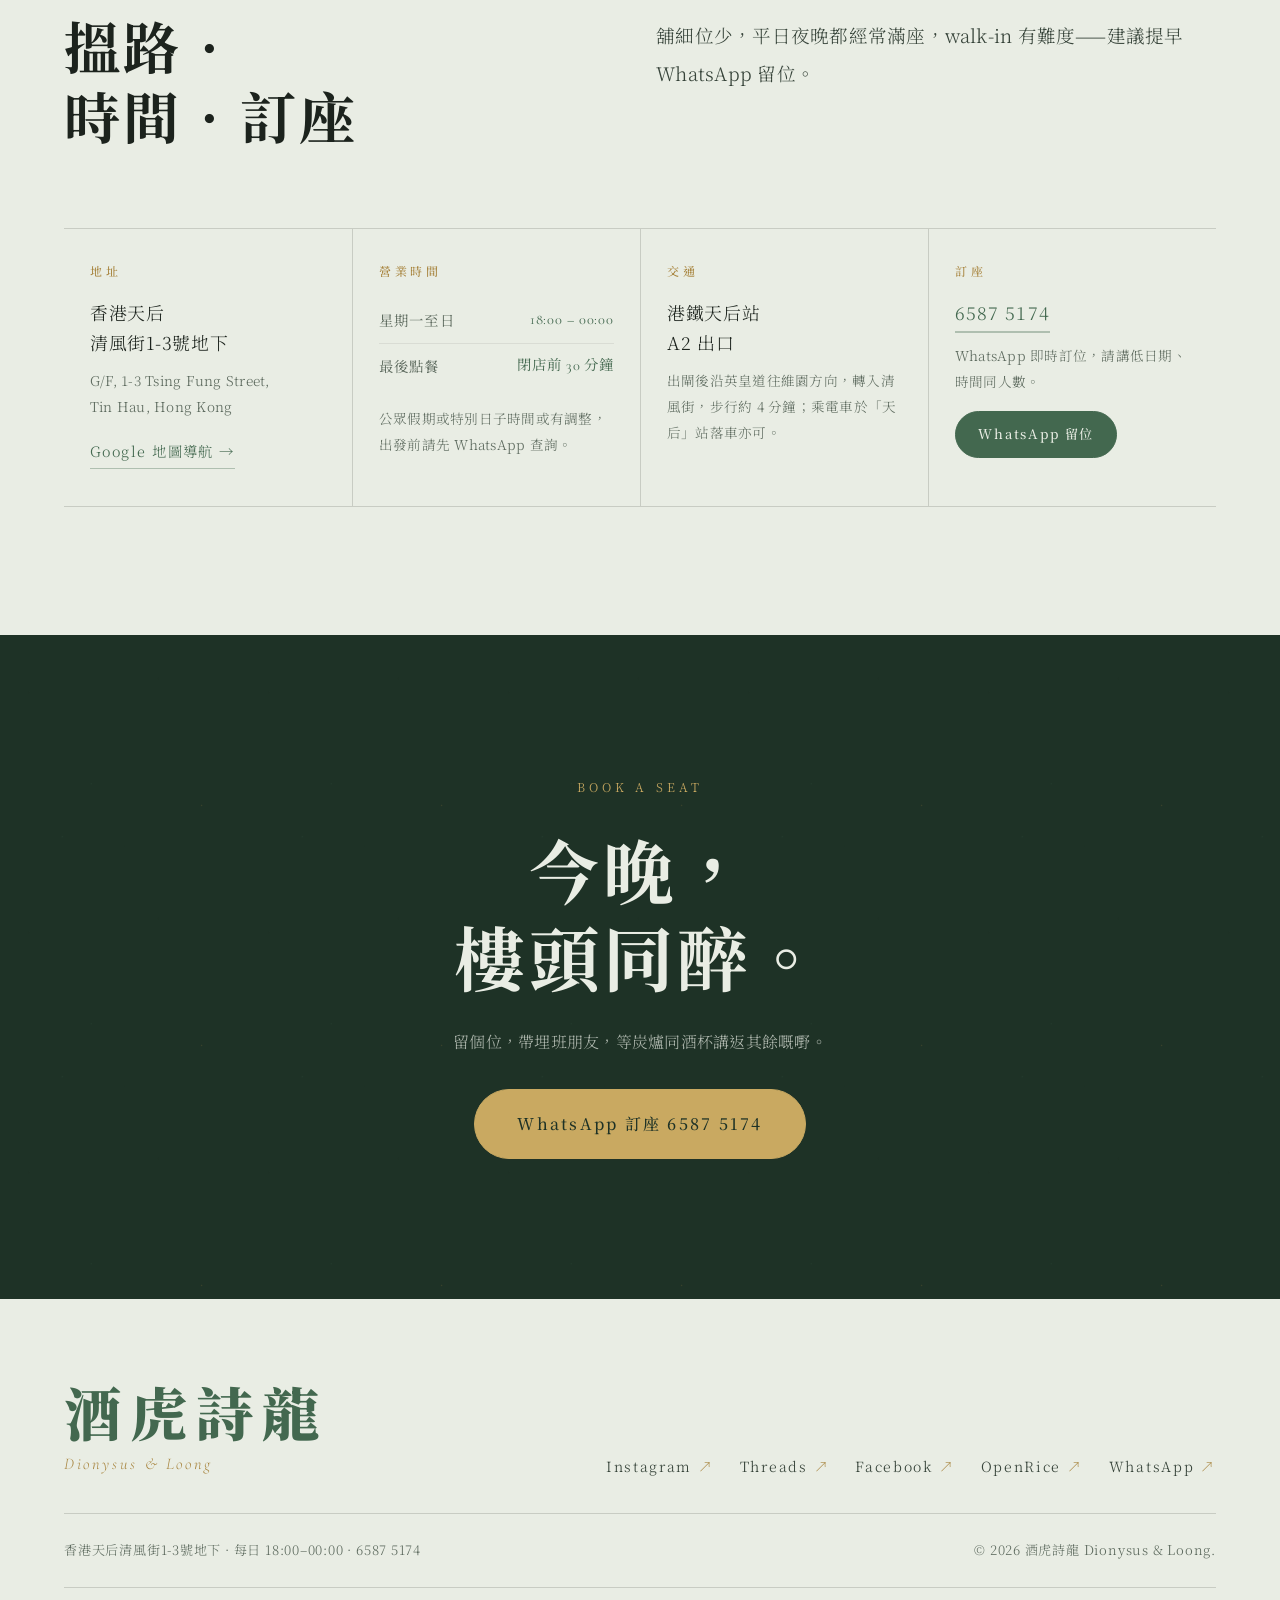
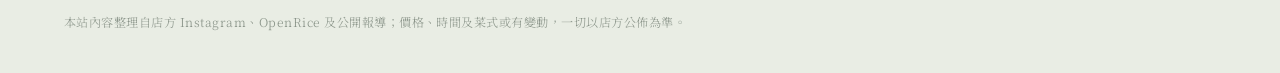
==== commit 9b8c1145: "Wire the uploaded photos into their slots Sixty photos arrived under their original Instagram filena" ====
--- a/index.html
+++ b/index.html
@@ -36,7 +36,7 @@
     <a class="brand" href="#top" aria-label="酒虎詩龍 首頁">
       <span class="logo logo--nav" aria-hidden="true">
         <i>酒</i><i>詩</i>
-        <img src="assets/img/logo.png" alt="" onerror="this.remove()">
+        <img src="assets/img/logo.jpg" alt="" onerror="this.remove()">
       </span>
       <span class="brand__txt">
         <b>酒虎詩龍</b>
@@ -95,7 +95,7 @@
           </div>
           <div class="storefront__roundel logo">
             <i>酒</i><i>詩</i>
-            <img src="assets/img/logo.png" alt="" onerror="this.remove()">
+            <img src="assets/img/logo.jpg" alt="" onerror="this.remove()">
           </div>
         </div>
         <div class="storefront__step"></div>
@@ -377,8 +377,9 @@
           <div class="merch__art merch__art--tee" aria-hidden="true">
             <span class="logo logo--xl">
               <i>酒</i><i>詩</i>
-              <img src="assets/img/logo.png" alt="" onerror="this.remove()">
+              <img src="assets/img/logo.jpg" alt="" onerror="this.remove()">
             </span>
+            <img class="merch__photo" src="assets/img/merch-tee.jpg" alt="" onerror="this.remove()">
           </div>
           <div class="merch__txt">
             <p class="merch__tag">Available now</p>
@@ -398,6 +399,7 @@
         <article class="merch__item">
           <div class="merch__art merch__art--collab" aria-hidden="true">
             <span class="merch__three">3</span><em>ANNIVERSARY</em>
+            <img class="merch__photo" src="assets/img/merch-collab.jpg" alt="" onerror="this.remove()">
           </div>
           <div class="merch__txt">
             <p class="merch__tag">Collaboration · 2025</p>
--- a/assets/css/style.css
+++ b/assets/css/style.css
@@ -292,12 +292,19 @@
 }
 .storefront__bench::before{ left:12%; }
 .storefront__bench::after{ right:12%; }
-/* real shopfront photo, when one is supplied */
+/* real shopfront photo, when one is supplied. Height is left to the file's own
+   proportions — no fixed aspect-ratio — so whatever gets uploaded is never
+   cropped through the signage. */
 .canvas__photo{
-  width:100%; max-width:900px; margin-inline:auto;
-  aspect-ratio:16/10; object-fit:cover; border-radius:3px;
+  width:100%; max-width:820px; height:auto;
+  margin-inline:auto; border-radius:3px;
 }
 .canvas--front.has-photo .storefront{ display:none; }
+/* the drawn facade needed the terrazzo panel behind it; a photograph does not */
+.canvas--front.has-photo{
+  background-color:transparent; background-image:none;
+  padding-inline:var(--pad); padding-top:0;
+}
 
 .canvas__cap{
   margin:0; padding:20px 0;
@@ -496,6 +503,12 @@
   border:1px solid var(--line);
 }
 .merch__art--tee{ padding:clamp(14px,2vw,24px); }
+/* a supplied photo simply covers the drawn fallback beneath it; if the file is
+   missing it removes itself and the fallback is what shows */
+.merch__photo{
+  position:absolute; inset:0; z-index:4;   /* above the fallback logo's ring */
+  width:100%; height:100%; object-fit:cover;
+}
 .merch__art--collab{ text-align:center; }
 .merch__three{ display:block; font-family:var(--latin); font-size:clamp(3.6rem,8vw,5.4rem); line-height:1; color:var(--door); }
 .merch__art--collab em{ font-family:var(--latin); font-style:normal; font-size:.74rem; letter-spacing:.3em; color:var(--brass); }
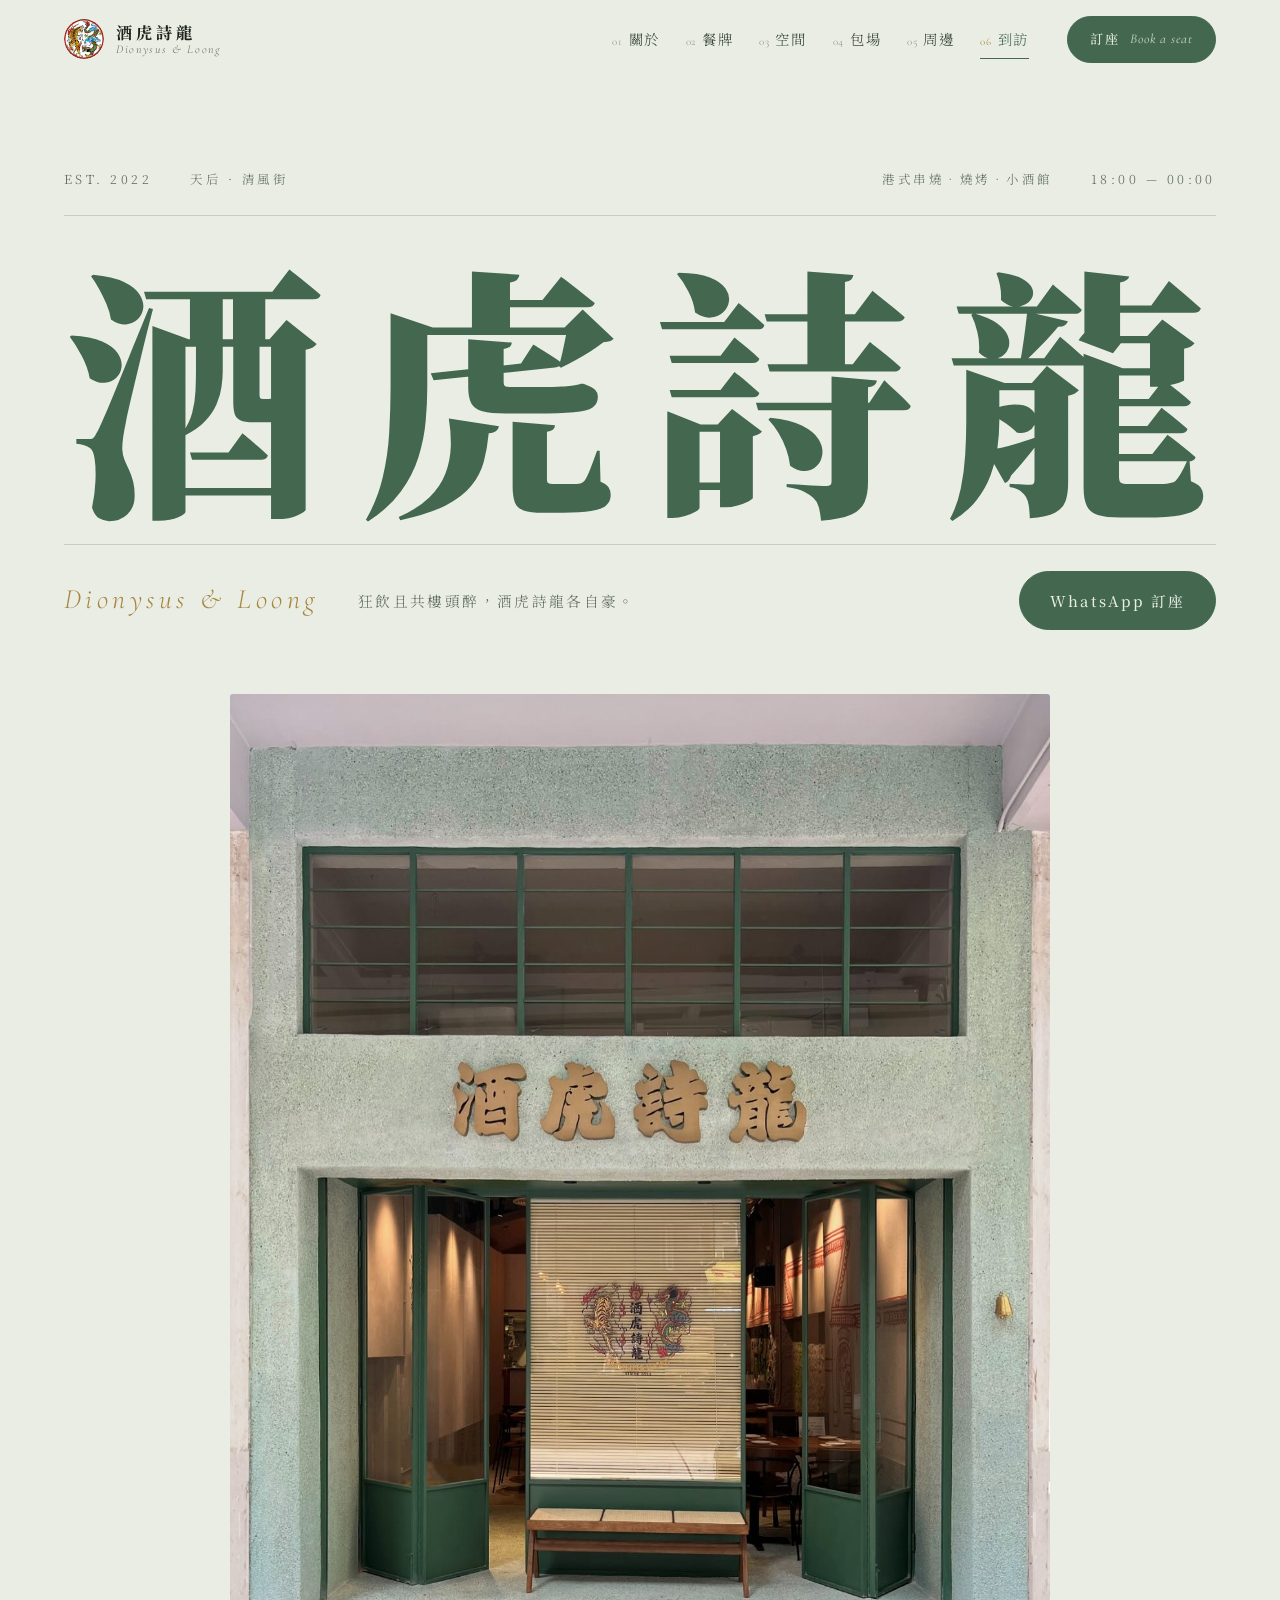
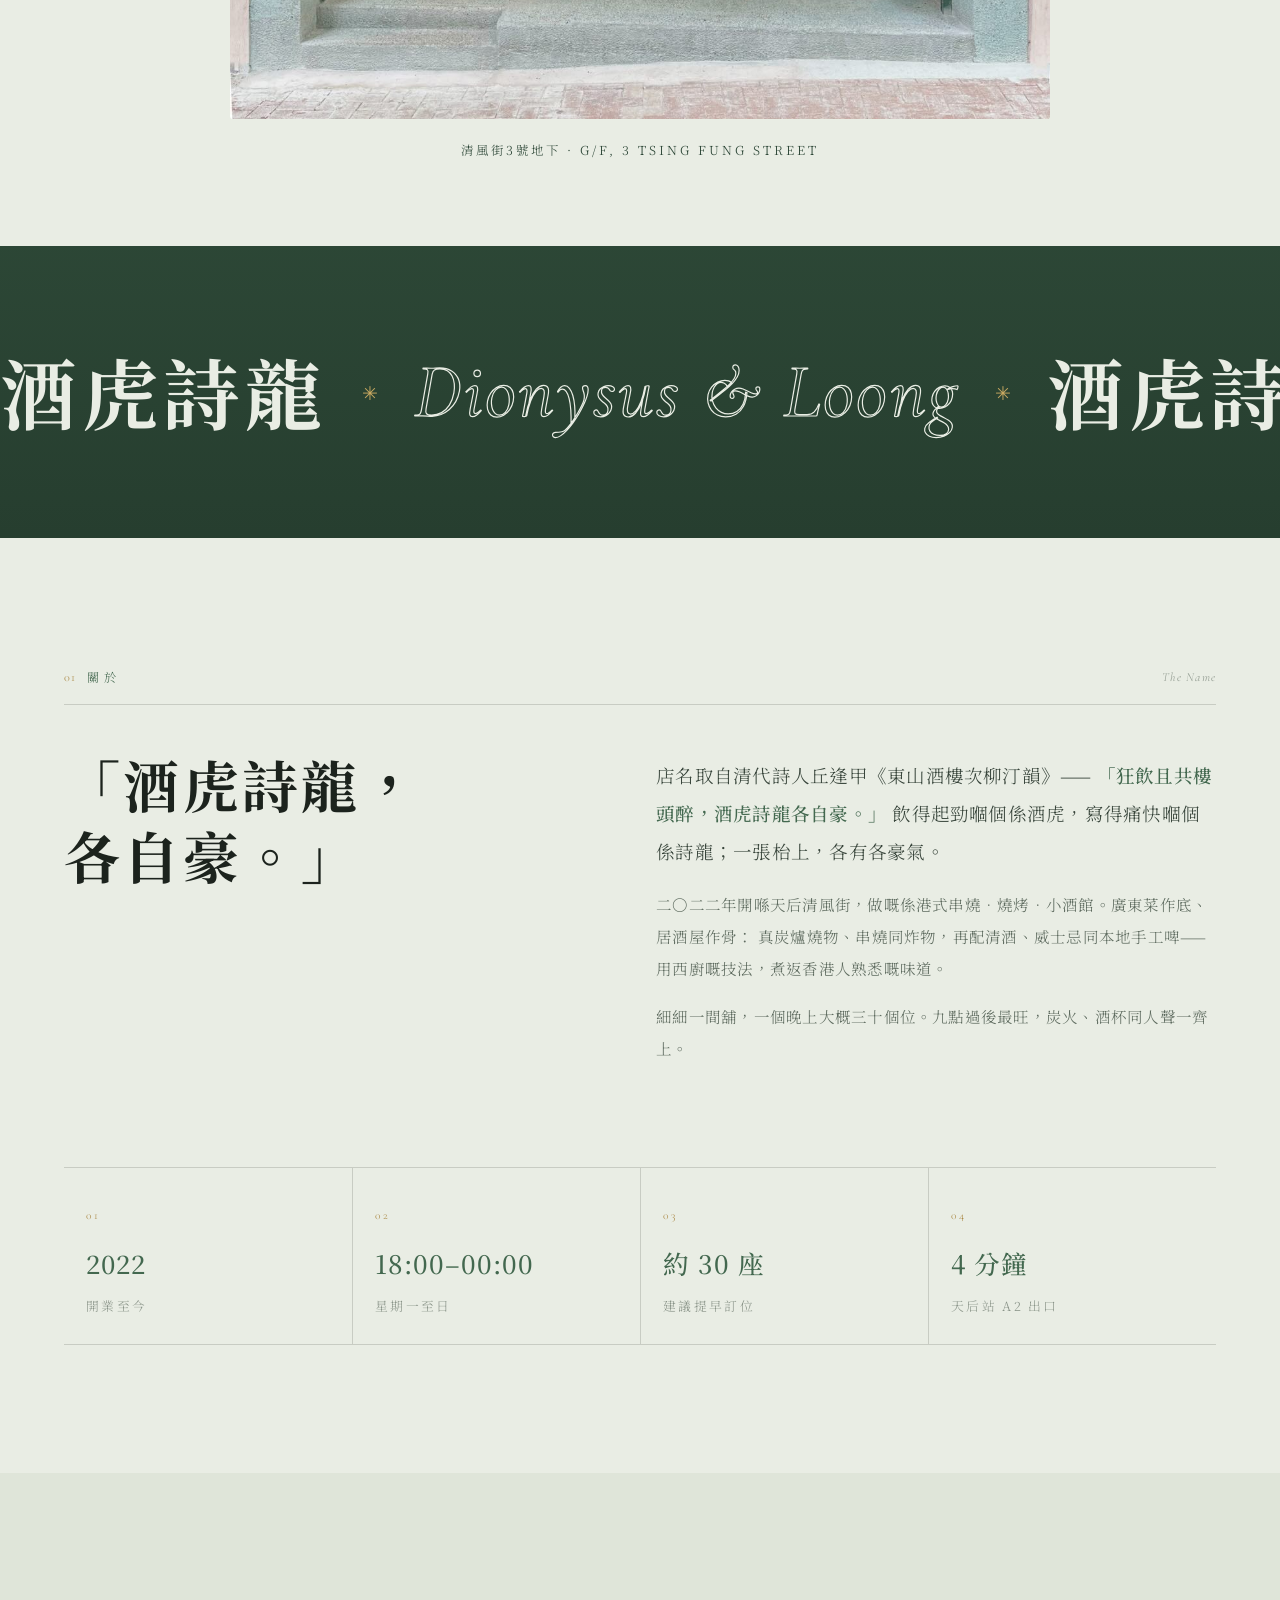
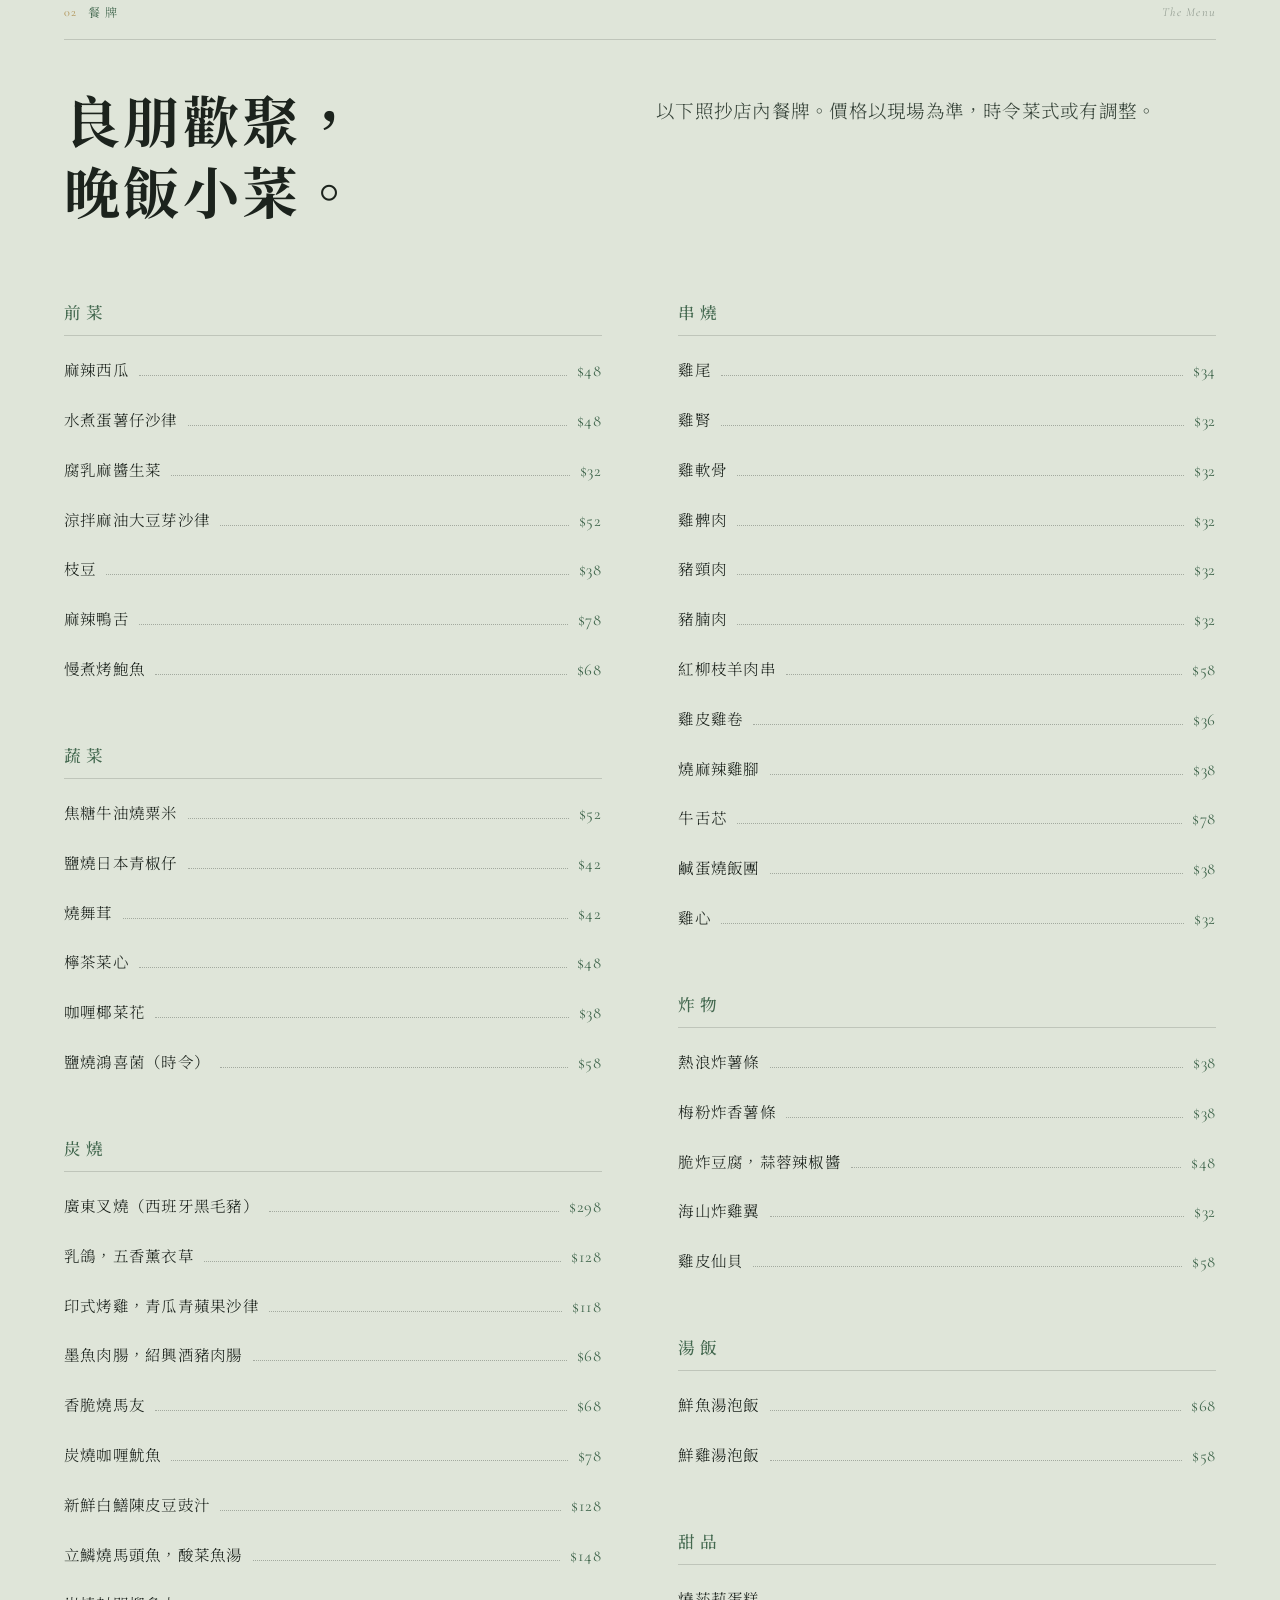
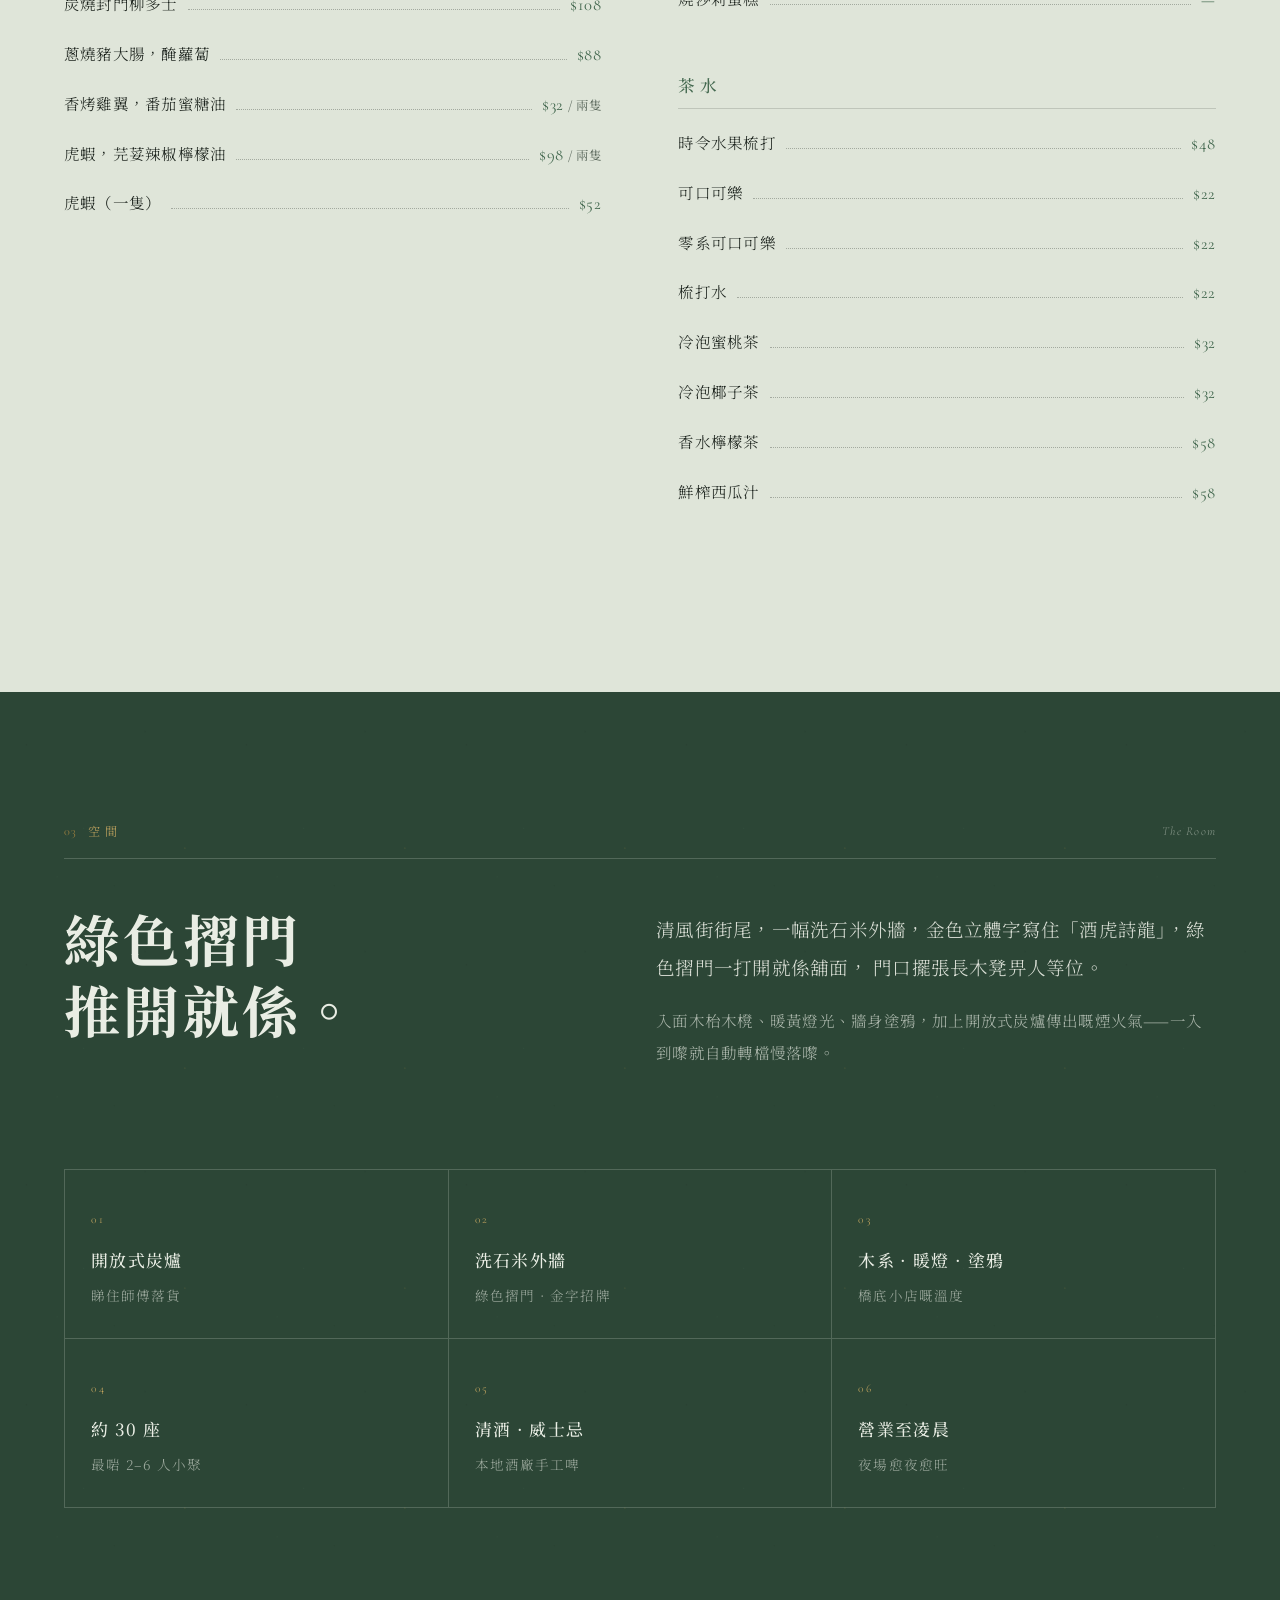
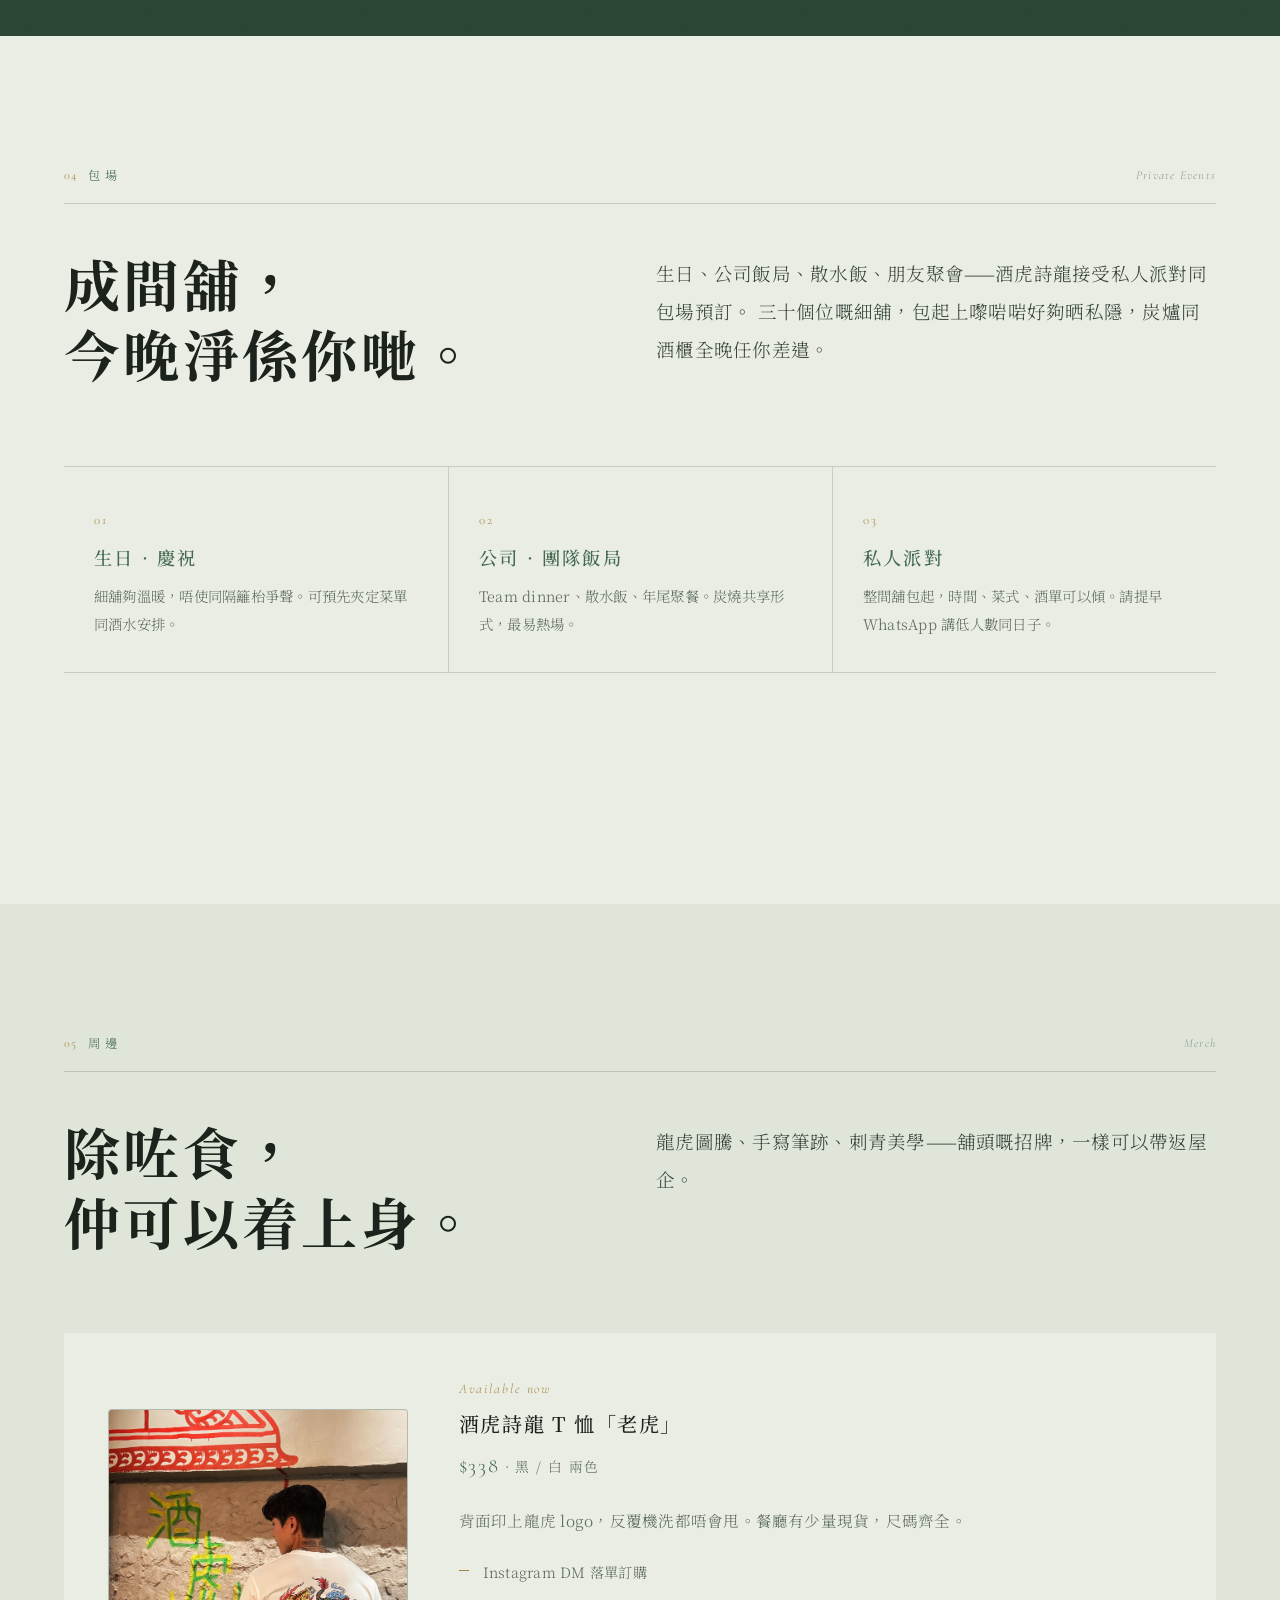
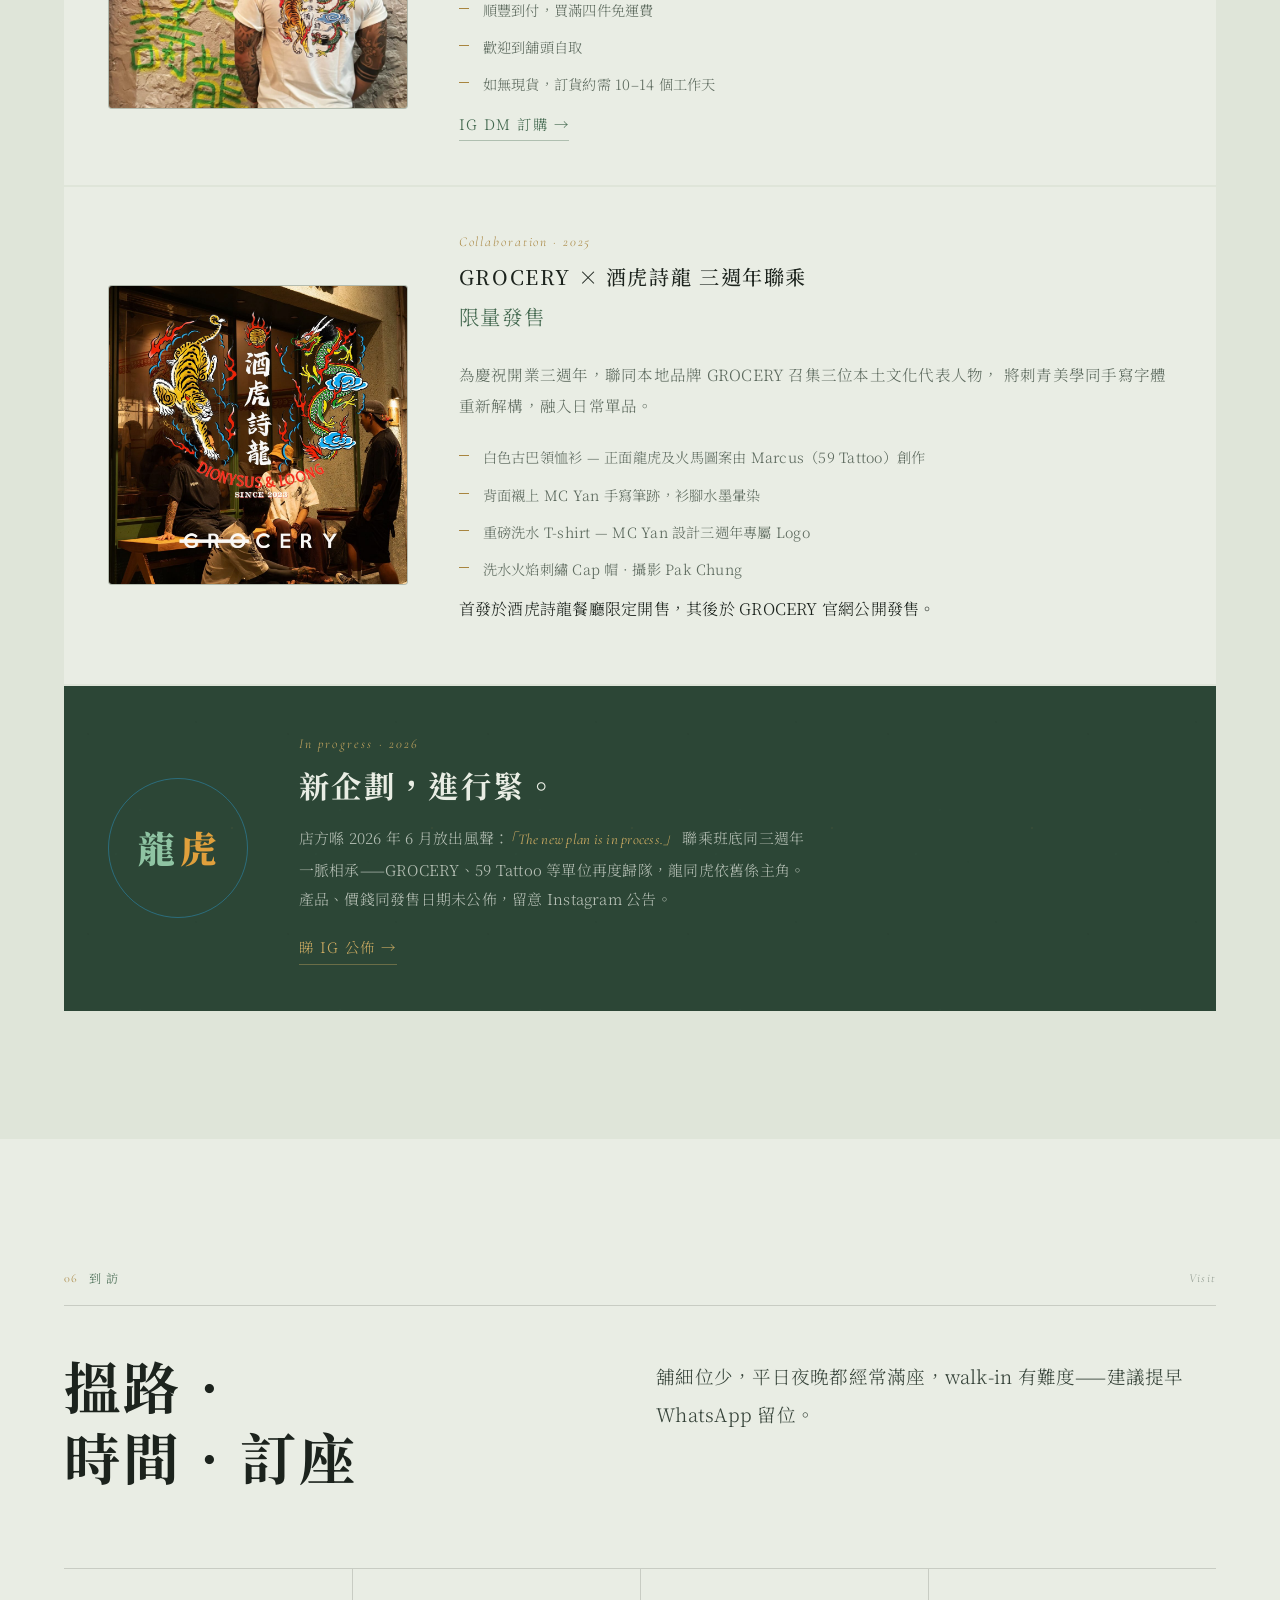
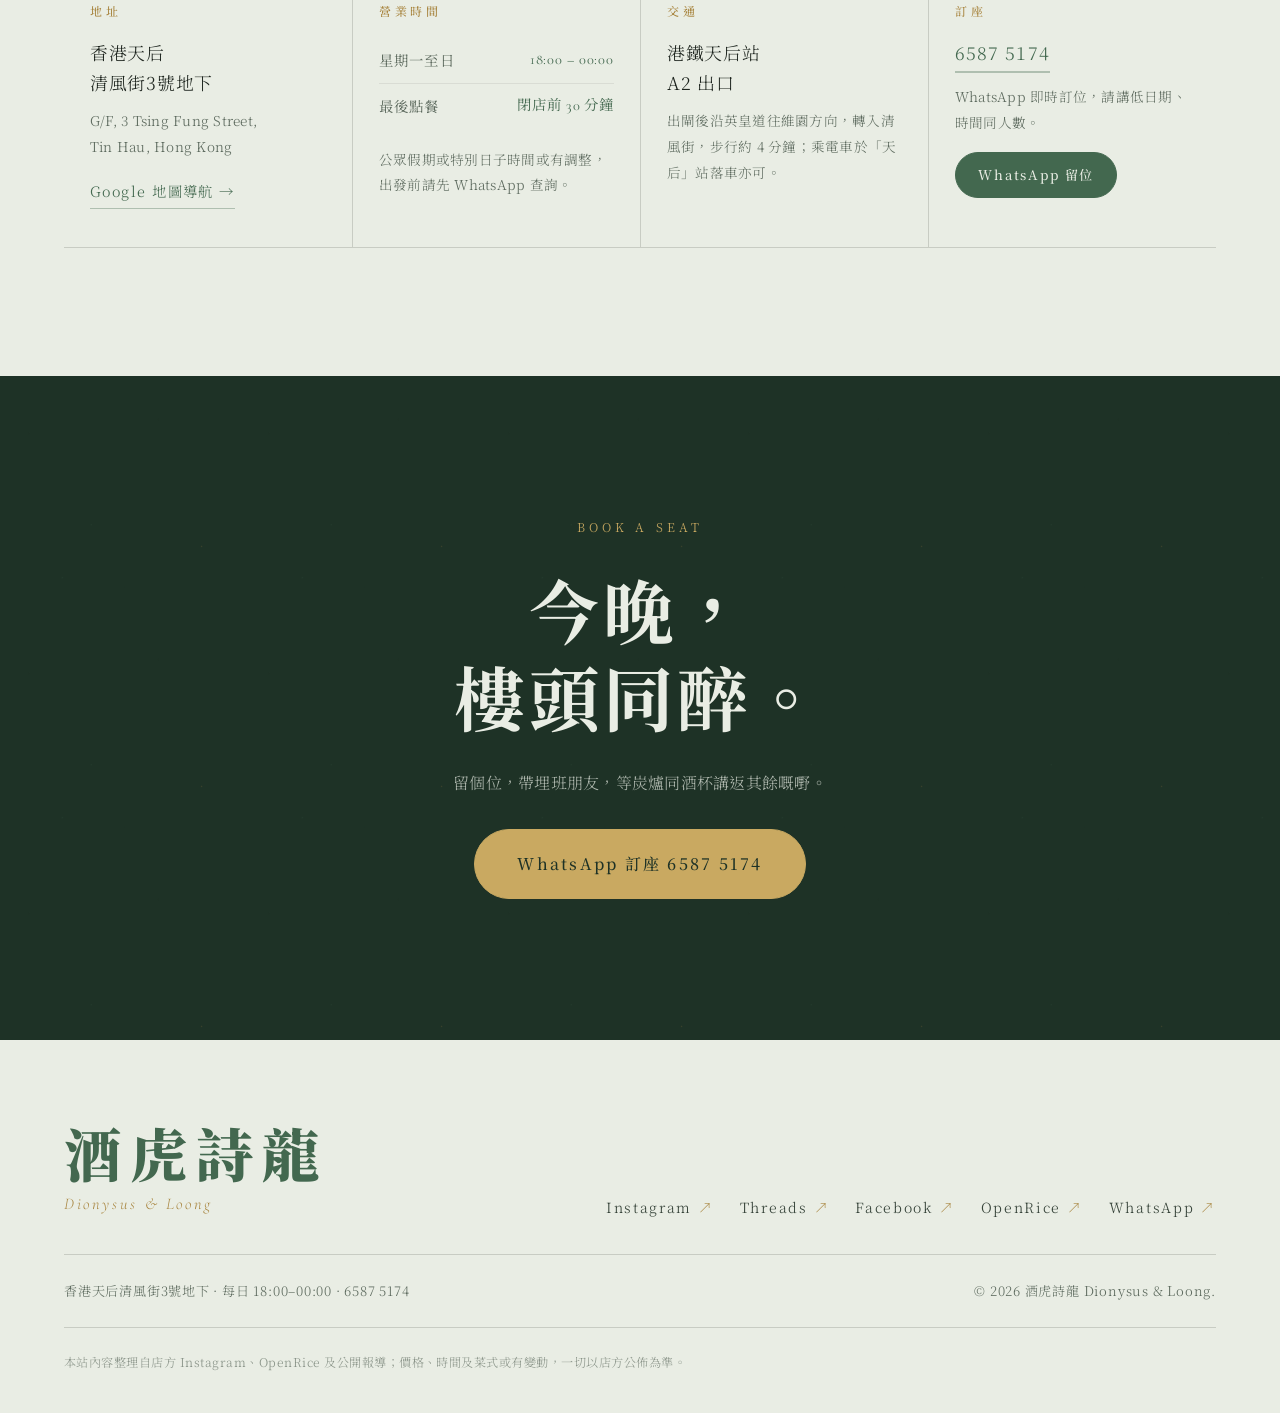
==== commit 5ce58119: "Replace the menu with the printed in-house one The menu until now was assembled from reviews and soc" ====
--- a/index.html
+++ b/index.html
@@ -4,14 +4,14 @@
 <meta charset="utf-8">
 <meta name="viewport" content="width=device-width, initial-scale=1">
 <title>酒虎詩龍 Dionysus &amp; Loong｜天后清風街 · 港式串燒．燒烤．小酒館</title>
-<meta name="description" content="酒虎詩龍 Dionysus &amp; Loong — 天后清風街1-3號地下，港式串燒．燒烤．小酒館。炭火燒物配廣東菜底蘊，招牌麻辣西瓜、串燒牛舌芯、炭燒白鱔陳皮豆豉汁。每日 18:00–00:00，WhatsApp 6587 5174 訂座，可包場私人派對。">
+<meta name="description" content="酒虎詩龍 Dionysus &amp; Loong — 天后清風街3號地下，港式串燒．燒烤．小酒館。炭火燒物配廣東菜底蘊，招牌麻辣西瓜、牛舌芯、新鮮白鱔陳皮豆豉汁。每日 18:00–00:00，WhatsApp 6587 5174 訂座，可包場私人派對。">
 <meta name="theme-color" content="#e9ede4">
 
 <meta property="og:type" content="restaurant">
 <meta property="og:locale" content="zh_HK">
 <meta property="og:site_name" content="酒虎詩龍 Dionysus & Loong">
 <meta property="og:title" content="酒虎詩龍 Dionysus & Loong｜天后港式小酒館">
-<meta property="og:description" content="狂飲且共樓頭醉，酒虎詩龍各自豪。港式串燒．燒烤．小酒館，天后清風街1-3號地下。">
+<meta property="og:description" content="狂飲且共樓頭醉，酒虎詩龍各自豪。港式串燒．燒烤．小酒館，天后清風街3號地下。">
 <meta name="twitter:card" content="summary_large_image">
 
 <link rel="icon" href="data:image/svg+xml,%3Csvg xmlns='http://www.w3.org/2000/svg' viewBox='0 0 64 64'%3E%3Crect width='64' height='64' rx='12' fill='%23a02c20'/%3E%3Ctext x='32' y='45' font-size='32' text-anchor='middle' fill='%23f0e9da' font-family='serif'%3E%E8%99%8E%3C/text%3E%3C/svg%3E">
@@ -101,7 +101,7 @@
         <div class="storefront__step"></div>
         <div class="storefront__bench"></div>
       </div>
-      <p class="canvas__cap">清風街1-3號地下 · G/F, 1-3 Tsing Fung Street</p>
+      <p class="canvas__cap">清風街3號地下 · G/F, 3 Tsing Fung Street</p>
     </div>
   </section>
 
@@ -139,7 +139,7 @@
           </p>
           <p class="body">
             二〇二二年開喺天后清風街，做嘅係港式串燒．燒烤．小酒館。廣東菜作底、居酒屋作骨：
-            真炭爐、游水海鮮、手切燒味，再配清酒、威士忌同本地手工啤——
+            真炭爐燒物、串燒同炸物，再配清酒、威士忌同本地手工啤——
             用西廚嘅技法，煮返香港人熟悉嘅味道。
           </p>
           <p class="body">
@@ -158,138 +158,131 @@
   </section>
 
   <!-- ─────────── 餐牌 ─────────── -->
+  <!-- Transcribed from the printed in-house menu. Nothing that is not on that
+       sheet appears here — no descriptions, no translations, no extra dishes. -->
   <section class="sec sec--menu" id="menu">
     <div class="wrap">
       <p class="kicker"><i>02</i>餐牌 <em>The Menu</em></p>
 
       <div class="split">
-        <h2 class="h2">炭火之下，<br>先來一碟凍嘅。</h2>
+        <h2 class="h2">良朋歡聚，<br>晚飯小菜。</h2>
         <div class="split__body">
           <p class="lead">
-            由冰鎮開胃小食，去到炭爐上嘅燒物同游水海鮮，最後以一顆燒飯團收尾——
-            落單順序，大概就係一晚嘅節奏。
-          </p>
-        </div>
-      </div>
-
-      <section class="course">
-        <h3 class="course__t"><i>壹</i>凍食 · 開場<em>To Start</em></h3>
-        <ul class="list">
-          <li class="row">
-            <span class="row__no">01</span>
-            <div class="row__main"><h4>麻辣西瓜</h4><p class="row__en">Chilled Spicy Watermelon</p></div>
-            <p class="row__desc">冰鎮西瓜淋麻辣汁。冰、甜、麻、辣一次過撞埋，開場第一碟，幾乎枱枱都叫。</p>
-            <span class="row__price">$48</span>
-          </li>
-          <li class="row">
-            <span class="row__no">02</span>
-            <div class="row__main"><h4>醉海蝦</h4><p class="row__en">Drunken Prawns</p></div>
-            <p class="row__desc">酒香浸透嘅凍蝦，肉爽帶甜。凍食枱面上最快清光嗰碟。</p>
-            <span class="row__price">時價</span>
-          </li>
-          <li class="row">
-            <span class="row__no">03</span>
-            <div class="row__main"><h4>麻辣鴨香</h4><p class="row__en">Spicy Marinated Duck</p></div>
-            <p class="row__desc">麻辣汁醃透嘅鴨件，愈嚼愈香。落酒一流。</p>
-            <span class="row__price">餐牌為準</span>
-          </li>
-          <li class="row">
-            <span class="row__no">04</span>
-            <div class="row__main"><h4>雞皮仙貝</h4><p class="row__en">Crispy Chicken Skin Senbei</p></div>
-            <p class="row__desc">雞皮壓得薄脆如仙貝，油香但唔漏油。慎防一個人食晒。</p>
-            <span class="row__price">餐牌為準</span>
-          </li>
-        </ul>
-      </section>
-
-      <section class="course">
-        <h3 class="course__t"><i>貳</i>炭燒 · 串燒<em>Charcoal &amp; Skewers</em></h3>
-        <ul class="list">
-          <li class="row">
-            <span class="row__no">05</span>
-            <div class="row__main"><h4>串燒牛舌芯</h4><p class="row__en">Grilled Beef Tongue Core</p></div>
-            <p class="row__desc">一條牛舌只取最腍嗰段芯位，炭火猛燒，外邊微脆、入面仍然爆汁。</p>
-            <span class="row__price">$78</span>
-          </li>
-          <li class="row">
-            <span class="row__no">06</span>
-            <div class="row__main"><h4>焦糖牛油燒粟米</h4><p class="row__en">Caramel Butter Grilled Corn</p></div>
-            <p class="row__desc">牛油焦糖上色，炭火逼出粟米自己嘅甜漿，邊角燒到微焦最好食。</p>
-            <span class="row__price">$52</span>
-          </li>
-          <li class="row">
-            <span class="row__no">07</span>
-            <div class="row__main"><h4>五香薰衣草乳鴿</h4><p class="row__en">Five-spice &amp; Lavender Smoked Pigeon</p></div>
-            <p class="row__desc">五香打底，薰衣草煙燻收香。皮脆、肉嫩、香氣帶花——全店最有性格嗰味。</p>
-            <span class="row__price">$128</span>
-          </li>
-          <li class="row">
-            <span class="row__no">08</span>
-            <div class="row__main"><h4>炭燒封門柳多士</h4><p class="row__en">Grilled Beef Chuck Flap on Toast</p></div>
-            <p class="row__desc">炭燒封門柳夾脆多士。中式燒味嘅味底，西式食法，一啖見到主廚出身。</p>
-            <span class="row__price">餐牌為準</span>
-          </li>
-        </ul>
-      </section>
-
-      <section class="course">
-        <h3 class="course__t"><i>叁</i>游水 · 海鮮<em>From the Tank</em></h3>
-        <ul class="list">
-          <li class="row">
-            <span class="row__no">09</span>
-            <div class="row__main"><h4>炭燒新鮮白鱔 陳皮豆豉汁</h4><p class="row__en">Grilled Eel, Aged Tangerine Peel &amp; Black Bean</p></div>
-            <p class="row__desc">鱔肉夠厚，陳皮同豆豉壓住油膩，燒完仍然多汁。廣東味最重嗰一味。</p>
-            <span class="row__price">時價</span>
-          </li>
-          <li class="row">
-            <span class="row__no">10</span>
-            <div class="row__main"><h4>炭燒游水墨魚</h4><p class="row__en">Charcoal-grilled Live Cuttlefish</p></div>
-            <p class="row__desc">游水墨魚上炭爐，火喉啱啱好，爽彈唔韌，鑊氣十足。</p>
-            <span class="row__price">時價</span>
-          </li>
-          <li class="row">
-            <span class="row__no">11</span>
-            <div class="row__main"><h4>香脆燒馬友</h4><p class="row__en">Crispy Grilled Threadfin</p></div>
-            <p class="row__desc">馬友燒到皮脆肉滑，魚味濃。識食嘅一定唔會放過塊魚皮。</p>
-            <span class="row__price">時價</span>
-          </li>
-          <li class="row">
-            <span class="row__no">12</span>
-            <div class="row__main"><h4>金不換珍珠蜆煲</h4><p class="row__en">Clams with Thai Basil, Claypot</p></div>
-            <p class="row__desc">金不換（九層塔）逼香，珍珠蜆鮮甜。煲底啲汁記得留返撈飯。</p>
-            <span class="row__price">餐牌為準</span>
-          </li>
-        </ul>
-      </section>
-
-      <section class="course">
-        <h3 class="course__t"><i>肆</i>燒味 · 主食<em>Roast &amp; Rice</em></h3>
-        <ul class="list">
-          <li class="row">
-            <span class="row__no">13</span>
-            <div class="row__main"><h4>廣東叉燒（西班牙黑毛豬）</h4><p class="row__en">Cantonese Char Siu, Iberico Pork</p></div>
-            <p class="row__desc">用西班牙黑毛豬做廣東叉燒，油花夠豐，蜜汁掛得住，切件都仲滲油。</p>
-            <span class="row__price">餐牌為準</span>
-          </li>
-          <li class="row">
-            <span class="row__no">14</span>
-            <div class="row__main"><h4>鹹蛋燒飯團</h4><p class="row__en">Salted Egg Yolk Grilled Rice Ball</p></div>
-            <p class="row__desc">收尾主食。飯團燒到起飯焦，鹹蛋黃香口，最後一啖先至圓滿。</p>
-            <span class="row__price">餐牌為準</span>
-          </li>
-        </ul>
-      </section>
-
-      <div class="secret">
-        <p class="secret__t">Secret Menu</p>
-        <p>枱面嗰張餐牌未必係全部。落單前問問店員今晚有咩隱藏版同每日推介，Instagram Story 亦會不定期公佈。</p>
+            以下照抄店內餐牌。價格以現場為準，時令菜式或有調整。
+          </p>
+        </div>
+      </div>
+
+      <div class="bill">
+        <section class="bill__g">
+          <h3 class="bill__t">前菜</h3>
+          <ul class="bill__l">
+            <li><span>麻辣西瓜</span><b>$48</b></li>
+            <li><span>水煮蛋薯仔沙律</span><b>$48</b></li>
+            <li><span>腐乳麻醬生菜</span><b>$32</b></li>
+            <li><span>涼拌麻油大豆芽沙律</span><b>$52</b></li>
+            <li><span>枝豆</span><b>$38</b></li>
+            <li><span>麻辣鴨舌</span><b>$78</b></li>
+            <li><span>慢煮烤鮑魚</span><b>$68</b></li>
+          </ul>
+        </section>
+
+        <section class="bill__g">
+          <h3 class="bill__t">蔬菜</h3>
+          <ul class="bill__l">
+            <li><span>焦糖牛油燒粟米</span><b>$52</b></li>
+            <li><span>鹽燒日本青椒仔</span><b>$42</b></li>
+            <li><span>燒舞茸</span><b>$42</b></li>
+            <li><span>檸茶菜心</span><b>$48</b></li>
+            <li><span>咖喱椰菜花</span><b>$38</b></li>
+            <li><span>鹽燒鴻喜菌（時令）</span><b>$58</b></li>
+          </ul>
+        </section>
+
+        <section class="bill__g">
+          <h3 class="bill__t">炭燒</h3>
+          <ul class="bill__l">
+            <li><span>廣東叉燒（西班牙黑毛豬）</span><b>$298</b></li>
+            <li><span>乳鴿，五香薰衣草</span><b>$128</b></li>
+            <li><span>印式烤雞，青瓜青蘋果沙律</span><b>$118</b></li>
+            <li><span>墨魚肉腸，紹興酒豬肉腸</span><b>$68</b></li>
+            <li><span>香脆燒馬友</span><b>$68</b></li>
+            <li><span>炭燒咖喱魷魚</span><b>$78</b></li>
+            <li><span>新鮮白鱔陳皮豆豉汁</span><b>$128</b></li>
+            <li><span>立鱗燒馬頭魚，酸菜魚湯</span><b>$148</b></li>
+            <li><span>炭燒封門柳多士</span><b>$108</b></li>
+            <li><span>蔥燒豬大腸，醃蘿蔔</span><b>$88</b></li>
+            <li><span>香烤雞翼，番茄蜜糖油</span><b>$32<em> / 兩隻</em></b></li>
+            <li><span>虎蝦，芫荽辣椒檸檬油</span><b>$98<em> / 兩隻</em></b></li>
+            <li><span>虎蝦（一隻）</span><b>$52</b></li>
+          </ul>
+        </section>
+
+        <section class="bill__g">
+          <h3 class="bill__t">串燒</h3>
+          <ul class="bill__l">
+            <li><span>雞尾</span><b>$34</b></li>
+            <li><span>雞腎</span><b>$32</b></li>
+            <li><span>雞軟骨</span><b>$32</b></li>
+            <li><span>雞髀肉</span><b>$32</b></li>
+            <li><span>豬頸肉</span><b>$32</b></li>
+            <li><span>豬腩肉</span><b>$32</b></li>
+            <li><span>紅柳枝羊肉串</span><b>$58</b></li>
+            <li><span>雞皮雞卷</span><b>$36</b></li>
+            <li><span>燒麻辣雞腳</span><b>$38</b></li>
+            <li><span>牛舌芯</span><b>$78</b></li>
+            <li><span>鹹蛋燒飯團</span><b>$38</b></li>
+            <li><span>雞心</span><b>$32</b></li>
+          </ul>
+        </section>
+
+        <section class="bill__g">
+          <h3 class="bill__t">炸物</h3>
+          <ul class="bill__l">
+            <li><span>熱浪炸薯條</span><b>$38</b></li>
+            <li><span>梅粉炸香薯條</span><b>$38</b></li>
+            <li><span>脆炸豆腐，蒜蓉辣椒醬</span><b>$48</b></li>
+            <li><span>海山炸雞翼</span><b>$32</b></li>
+            <li><span>雞皮仙貝</span><b>$58</b></li>
+          </ul>
+        </section>
+
+        <section class="bill__g">
+          <h3 class="bill__t">湯飯</h3>
+          <ul class="bill__l">
+            <li><span>鮮魚湯泡飯</span><b>$68</b></li>
+            <li><span>鮮雞湯泡飯</span><b>$58</b></li>
+          </ul>
+        </section>
+
+        <section class="bill__g">
+          <h3 class="bill__t">甜品</h3>
+          <ul class="bill__l">
+            <li><span>燒莎莉蛋糕</span><b>—</b></li>
+          </ul>
+        </section>
+
+        <section class="bill__g">
+          <h3 class="bill__t">茶水</h3>
+          <ul class="bill__l">
+            <li><span>時令水果梳打</span><b>$48</b></li>
+            <li><span>可口可樂</span><b>$22</b></li>
+            <li><span>零系可口可樂</span><b>$22</b></li>
+            <li><span>梳打水</span><b>$22</b></li>
+            <li><span>冷泡蜜桃茶</span><b>$32</b></li>
+            <li><span>冷泡椰子茶</span><b>$32</b></li>
+            <li><span>香水檸檬茶</span><b>$58</b></li>
+            <li><span>鮮榨西瓜汁</span><b>$58</b></li>
+          </ul>
+        </section>
       </div>
 
       <p class="note">
-        以上菜式及價格整理自店方社交媒體與食客分享，供應及收費以店內餐牌為準；游水海鮮以時價計算。
+        以上照抄店內餐牌，價格及供應以現場為準。酒水（清酒、威士忌、啤酒等）另有酒單，請向店員查詢。
       </p>
     </div>
   </section>
+
 
   <!-- ─────────── 空間 ─────────── -->
   <section class="sec sec--space" id="space">
@@ -451,8 +444,8 @@
       <div class="info">
         <div class="info__card">
           <h3>地址</h3>
-          <p class="info__big">香港天后<br>清風街1-3號地下</p>
-          <p class="info__sub">G/F, 1-3 Tsing Fung Street,<br>Tin Hau, Hong Kong</p>
+          <p class="info__big">香港天后<br>清風街3號地下</p>
+          <p class="info__sub">G/F, 3 Tsing Fung Street,<br>Tin Hau, Hong Kong</p>
           <a class="link" href="https://www.google.com/maps/search/?api=1&amp;query=%E9%85%92%E8%99%8E%E8%A9%A9%E9%BE%8D%20%E5%A4%A9%E5%90%8E%E6%B8%85%E9%A2%A8%E8%A1%97" target="_blank" rel="noopener">Google 地圖導航 →</a>
         </div>
 
@@ -510,7 +503,7 @@
     </div>
 
     <div class="foot__bar">
-      <p>香港天后清風街1-3號地下 · 每日 18:00–00:00 · 6587 5174</p>
+      <p>香港天后清風街3號地下 · 每日 18:00–00:00 · 6587 5174</p>
       <p>© <span id="yr">2026</span> 酒虎詩龍 Dionysus &amp; Loong.</p>
     </div>
 
@@ -533,7 +526,7 @@
   "foundingDate": "2022",
   "address": {
     "@type": "PostalAddress",
-    "streetAddress": "G/F, 1-3 Tsing Fung Street",
+    "streetAddress": "G/F, 3 Tsing Fung Street",
     "addressLocality": "Tin Hau",
     "addressRegion": "Hong Kong Island",
     "addressCountry": "HK"
--- a/assets/css/style.css
+++ b/assets/css/style.css
@@ -413,47 +413,35 @@
 .stats b{ display:block; margin-top:12px; font-size:clamp(1.2rem,2.6vw,1.6rem); font-weight:500; letter-spacing:.04em; color:var(--door); }
 .stats span{ display:block; margin-top:7px; font-size:.8rem; letter-spacing:.18em; color:var(--faint); }
 
-/* ── menu list ─────────────────────────────────────────────────────────── */
-.course{ margin-top:clamp(44px,6vw,76px); }
-.course__t{
-  display:flex; align-items:baseline; gap:14px;
-  font-size:1.02rem; letter-spacing:.24em; color:var(--ink);
-  padding-bottom:14px; border-bottom:1px solid var(--line);
-}
-.course__t i{
-  font-style:normal; width:30px; height:30px; flex:none;
-  display:grid; place-items:center; align-self:center;
-  font-size:.8rem; letter-spacing:0; color:var(--paper); background:var(--door);
-  border-radius:50%;
-}
-.course__t em{ font-family:var(--latin); font-style:italic; font-size:.86rem; letter-spacing:.08em; color:var(--faint); margin-left:auto; }
-
-.list{ margin-top:4px; }
-.row{
-  display:grid;
-  grid-template-columns:52px minmax(190px,.9fr) minmax(0,1.5fr) 108px;
-  gap:clamp(14px,2.4vw,32px); align-items:baseline;
-  padding:24px 12px; margin-inline:-12px;
-  border-bottom:1px solid var(--line-2);
-  transition:background .3s var(--ease);
-}
-.row:hover{ background:rgba(207,216,203,.42); }
-.row__no{ font-family:var(--latin); font-size:.86rem; letter-spacing:.1em; color:var(--brass); }
-.row__main h4{ font-size:1.1rem; font-weight:500; letter-spacing:.06em; color:var(--ink); }
-.row__en{ margin:.3em 0 0; font-family:var(--latin); font-style:italic; font-size:.88rem; letter-spacing:.05em; color:var(--door-lt); }
-.row__desc{ margin:0; font-size:.9rem; line-height:1.95; color:var(--muted); }
-.row__price{ font-family:var(--latin); font-size:1rem; letter-spacing:.06em; color:var(--door); text-align:right; white-space:nowrap; }
-
-.secret{
-  margin-top:clamp(34px,4vw,50px); padding:30px 34px;
-  border:1px solid var(--door); border-radius:4px;
-  background:rgba(67,104,79,.06);
-}
-.secret__t{ margin-bottom:.35em; font-family:var(--latin); font-style:italic; font-size:1.2rem; letter-spacing:.12em; color:var(--door); }
-.secret p:last-child{ margin:0; font-size:.92rem; color:var(--muted); }
-
-.note{ margin-top:30px; font-size:.8rem; line-height:1.9; letter-spacing:.05em; color:var(--faint); text-align:center; }
-.note--left{ text-align:left; margin-top:16px; }
+/* ── menu — set like the printed bill: name, dot leader, price ─────────── */
+.bill{
+  margin-top:clamp(46px,6vw,80px);
+  columns:2; column-gap:clamp(34px,6vw,92px);
+}
+.bill__g{ break-inside:avoid; margin-bottom:clamp(32px,4vw,50px); }
+.bill__t{
+  font-size:1.04rem; letter-spacing:.3em; color:var(--door);
+  padding-bottom:12px; margin-bottom:10px;
+  border-bottom:1px solid var(--line);
+}
+.bill__l li{
+  display:flex; align-items:baseline;
+  padding:9px 0; font-size:.97rem; color:var(--ink);
+}
+.bill__l li > span{ order:1; }
+.bill__l li > b{
+  order:3; font-weight:400; font-family:var(--latin);
+  font-size:1.04rem; letter-spacing:.04em; color:var(--door); white-space:nowrap;
+}
+.bill__l li > b em{
+  font-family:var(--serif); font-style:normal;
+  font-size:.78rem; letter-spacing:.06em; color:var(--muted);
+}
+.bill__l li::before{
+  content:""; order:2; flex:1 1 auto;
+  margin:0 10px .38em;
+  border-bottom:1px dotted rgba(28,35,29,.3);
+}
 
 /* ── space tiles ───────────────────────────────────────────────────────── */
 .tiles{
@@ -693,10 +681,6 @@
 /* ── micro-interactions ────────────────────────────────────────────────── */
 .marquee:hover .marquee__track{ animation-play-state:paused; }
 
-.row__price{ transition:transform .35s var(--ease); }
-.row:hover .row__price{ transform:translateX(-4px); }
-.row__main{ transition:transform .35s var(--ease); }
-.row:hover .row__main{ transform:translateX(4px); }
 
 /* facade drifts a touch slower than the page */
 .storefront{ will-change:transform; }
@@ -718,8 +702,6 @@
 
 /* ── responsive ────────────────────────────────────────────────────────── */
 @media (max-width:1080px){
-  .row{ grid-template-columns:44px minmax(170px,1fr) 100px; }
-  .row__desc{ grid-column:2 / -1; margin-top:.6em; }
   .stats,.info{ grid-template-columns:1fr 1fr; }
   .stats li:nth-child(odd),.info__card:nth-child(odd){ border-left:none; }
   .stats li:nth-child(even),.info__card:nth-child(even){ border-left:1px solid var(--line); }
@@ -729,6 +711,7 @@
 }
 
 @media (max-width:900px){
+  .bill{ columns:1; }
   .split{ grid-template-columns:1fr; gap:22px; }
   .cards{ grid-template-columns:1fr; }
   .card + .card{ border-left:none; }
@@ -755,9 +738,6 @@
 @media (max-width:600px){
   .hero__title{ font-size:clamp(3.6rem,21vw,7rem); }
   .hero__poem{ width:100%; order:3; }
-  .row{ grid-template-columns:38px 1fr; }
-  .row__price{ grid-column:2; text-align:left; margin-top:.5em; }
-  .row__desc{ grid-column:2; }
   .stats,.info,.tiles{ grid-template-columns:1fr; }
   .stats li + li,.info__card + .info__card,
   .stats li:nth-child(even),.info__card:nth-child(even){ border-left:none; }
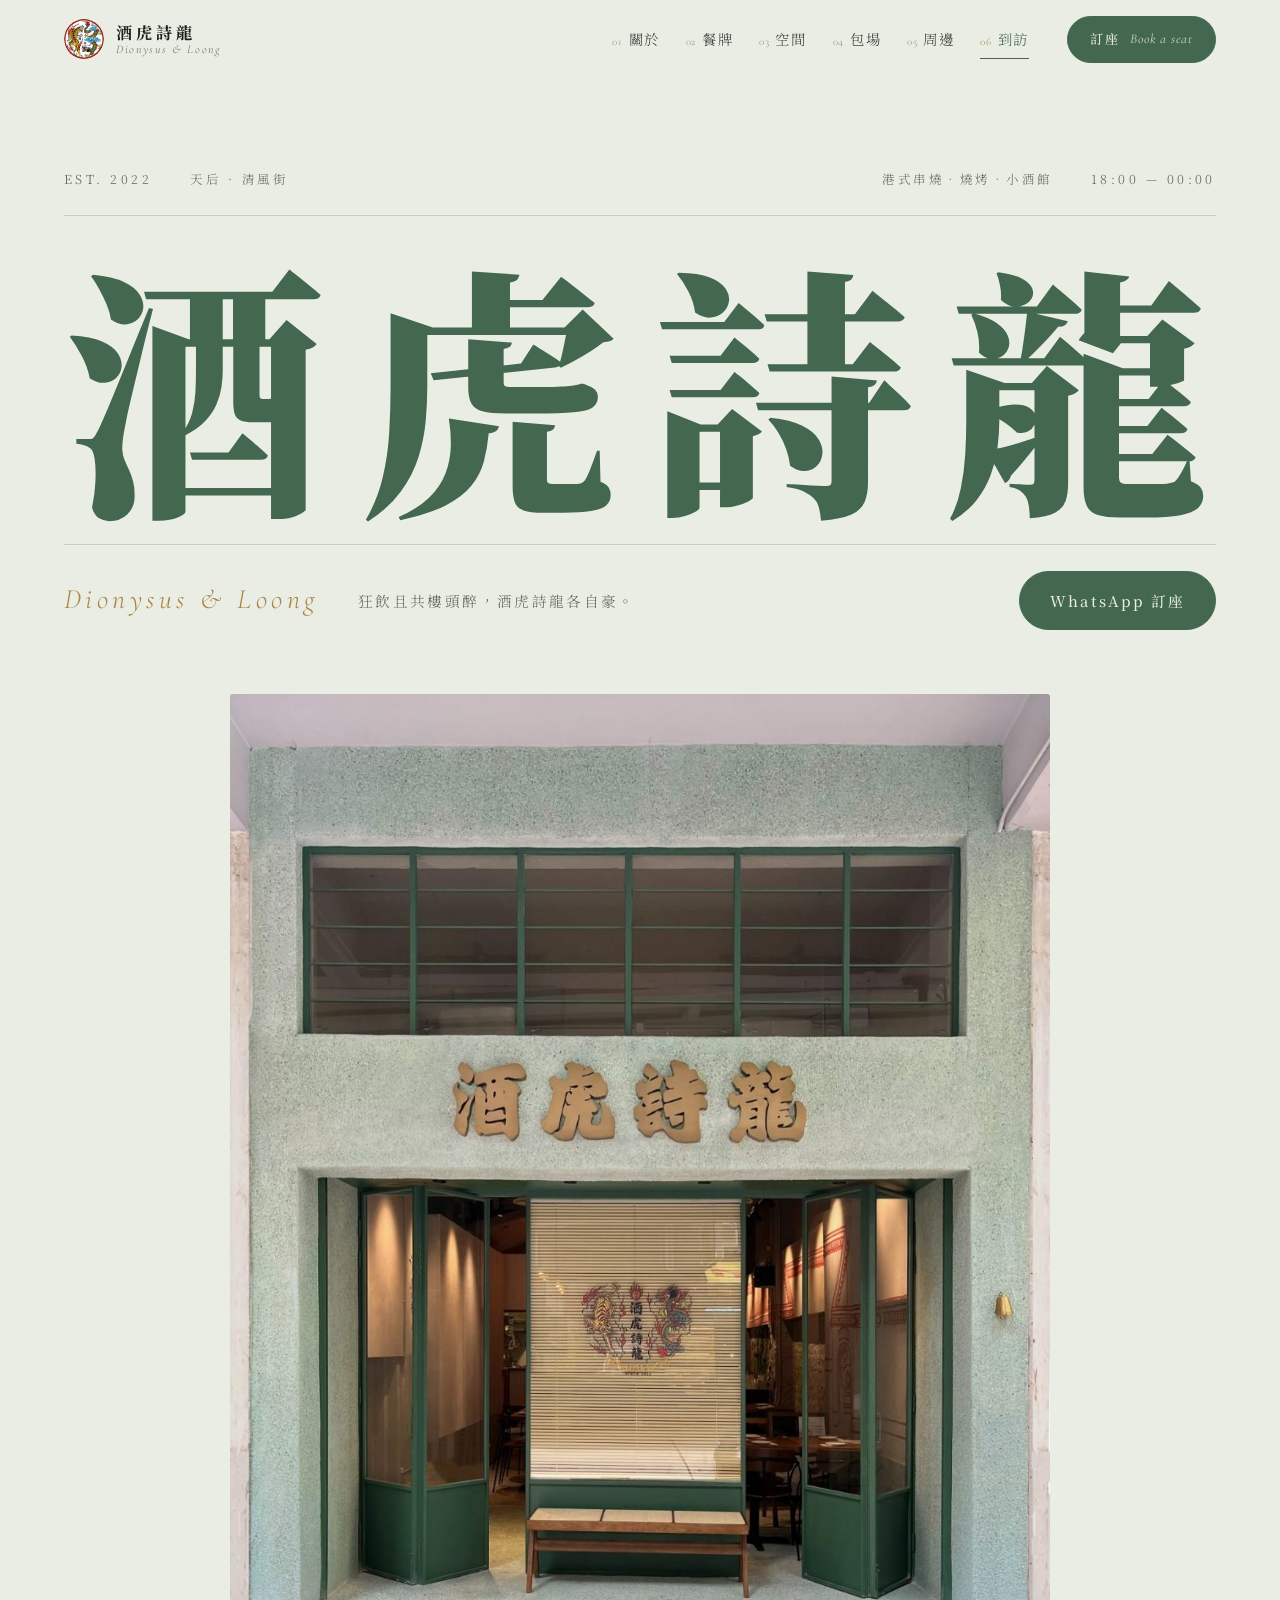
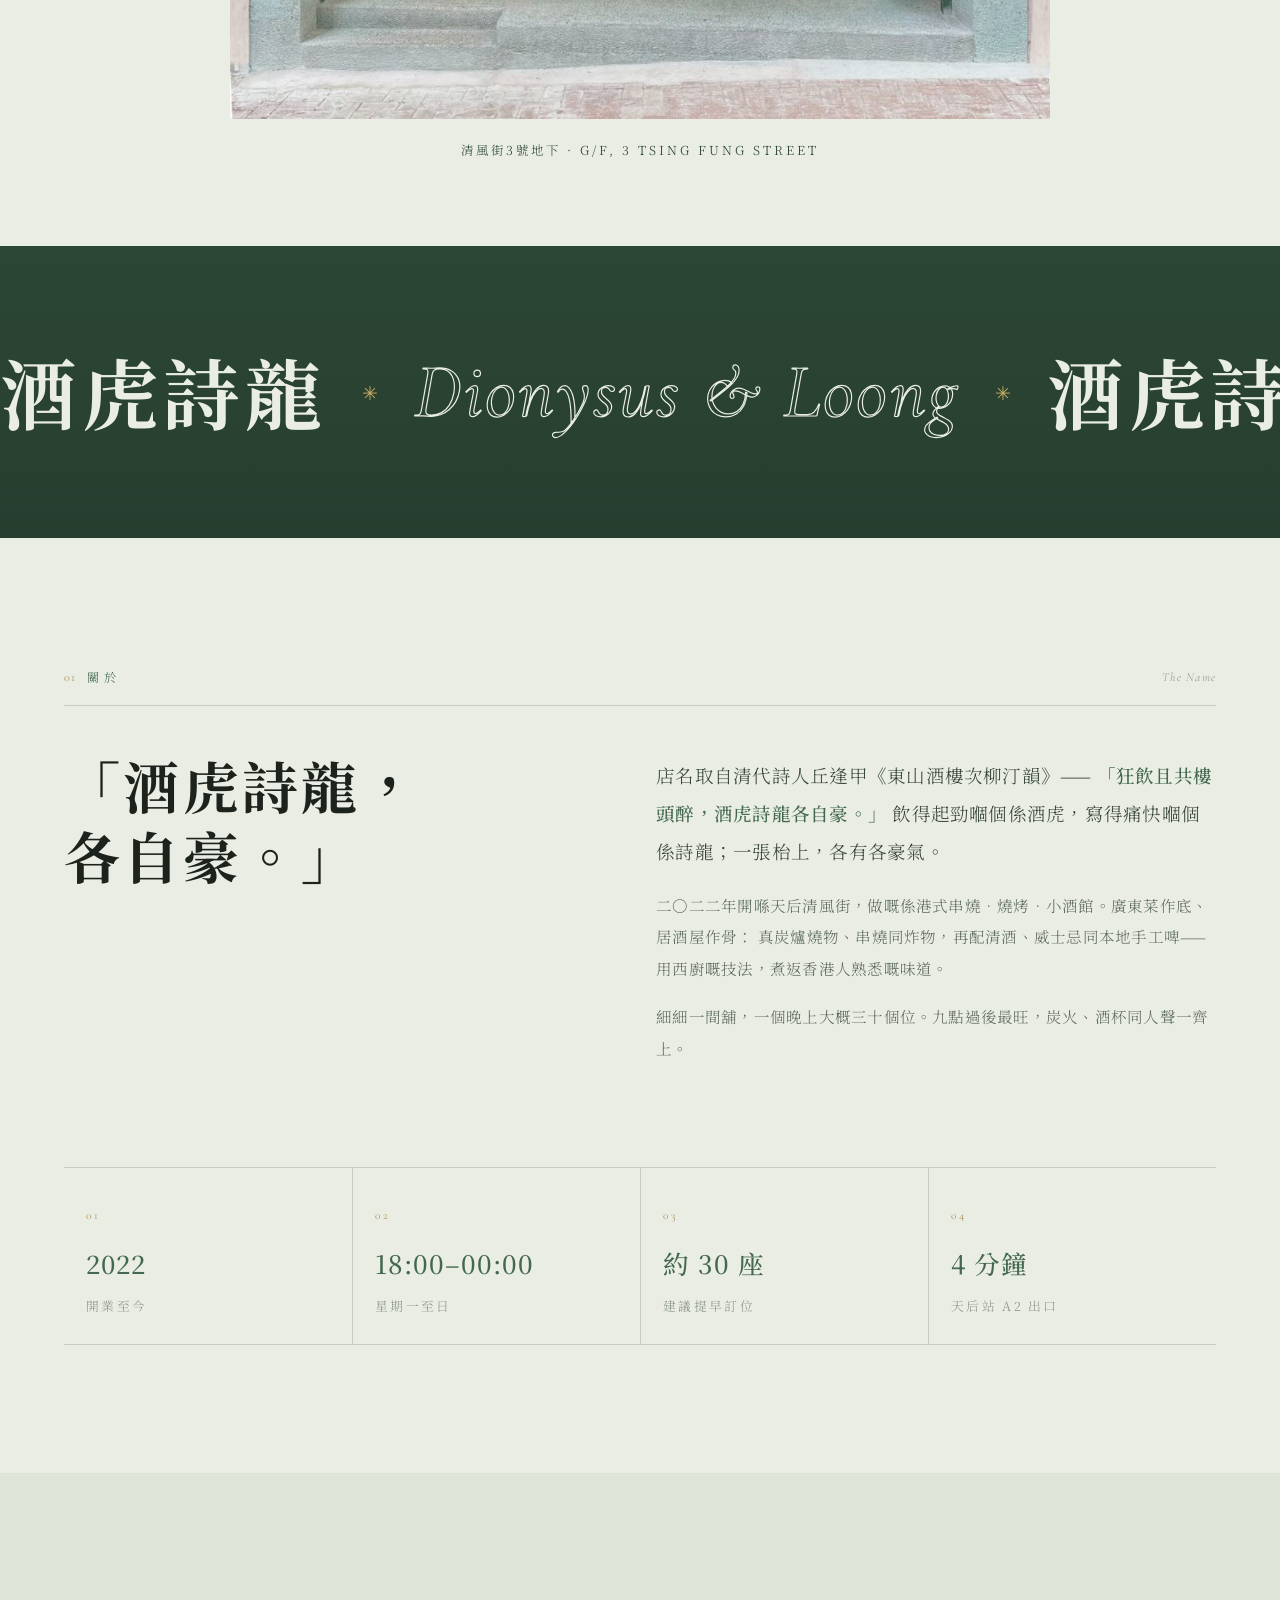
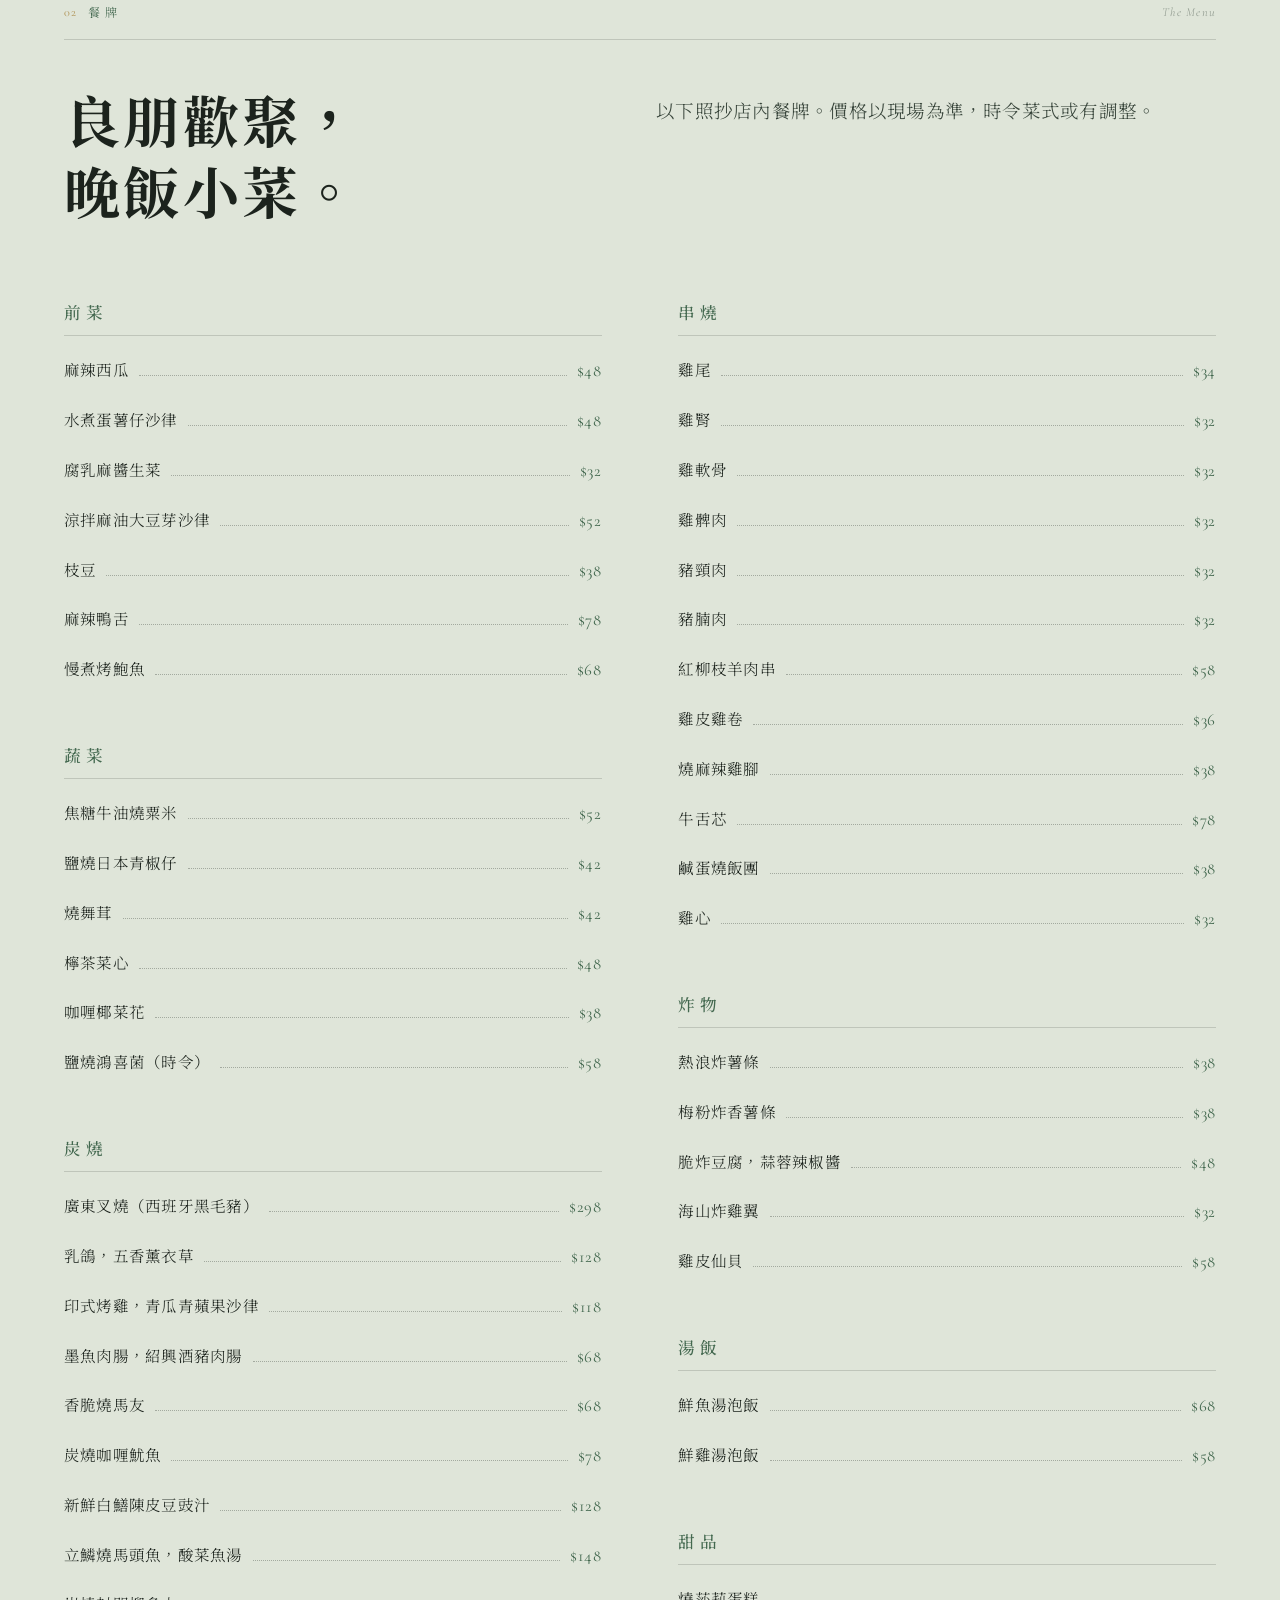
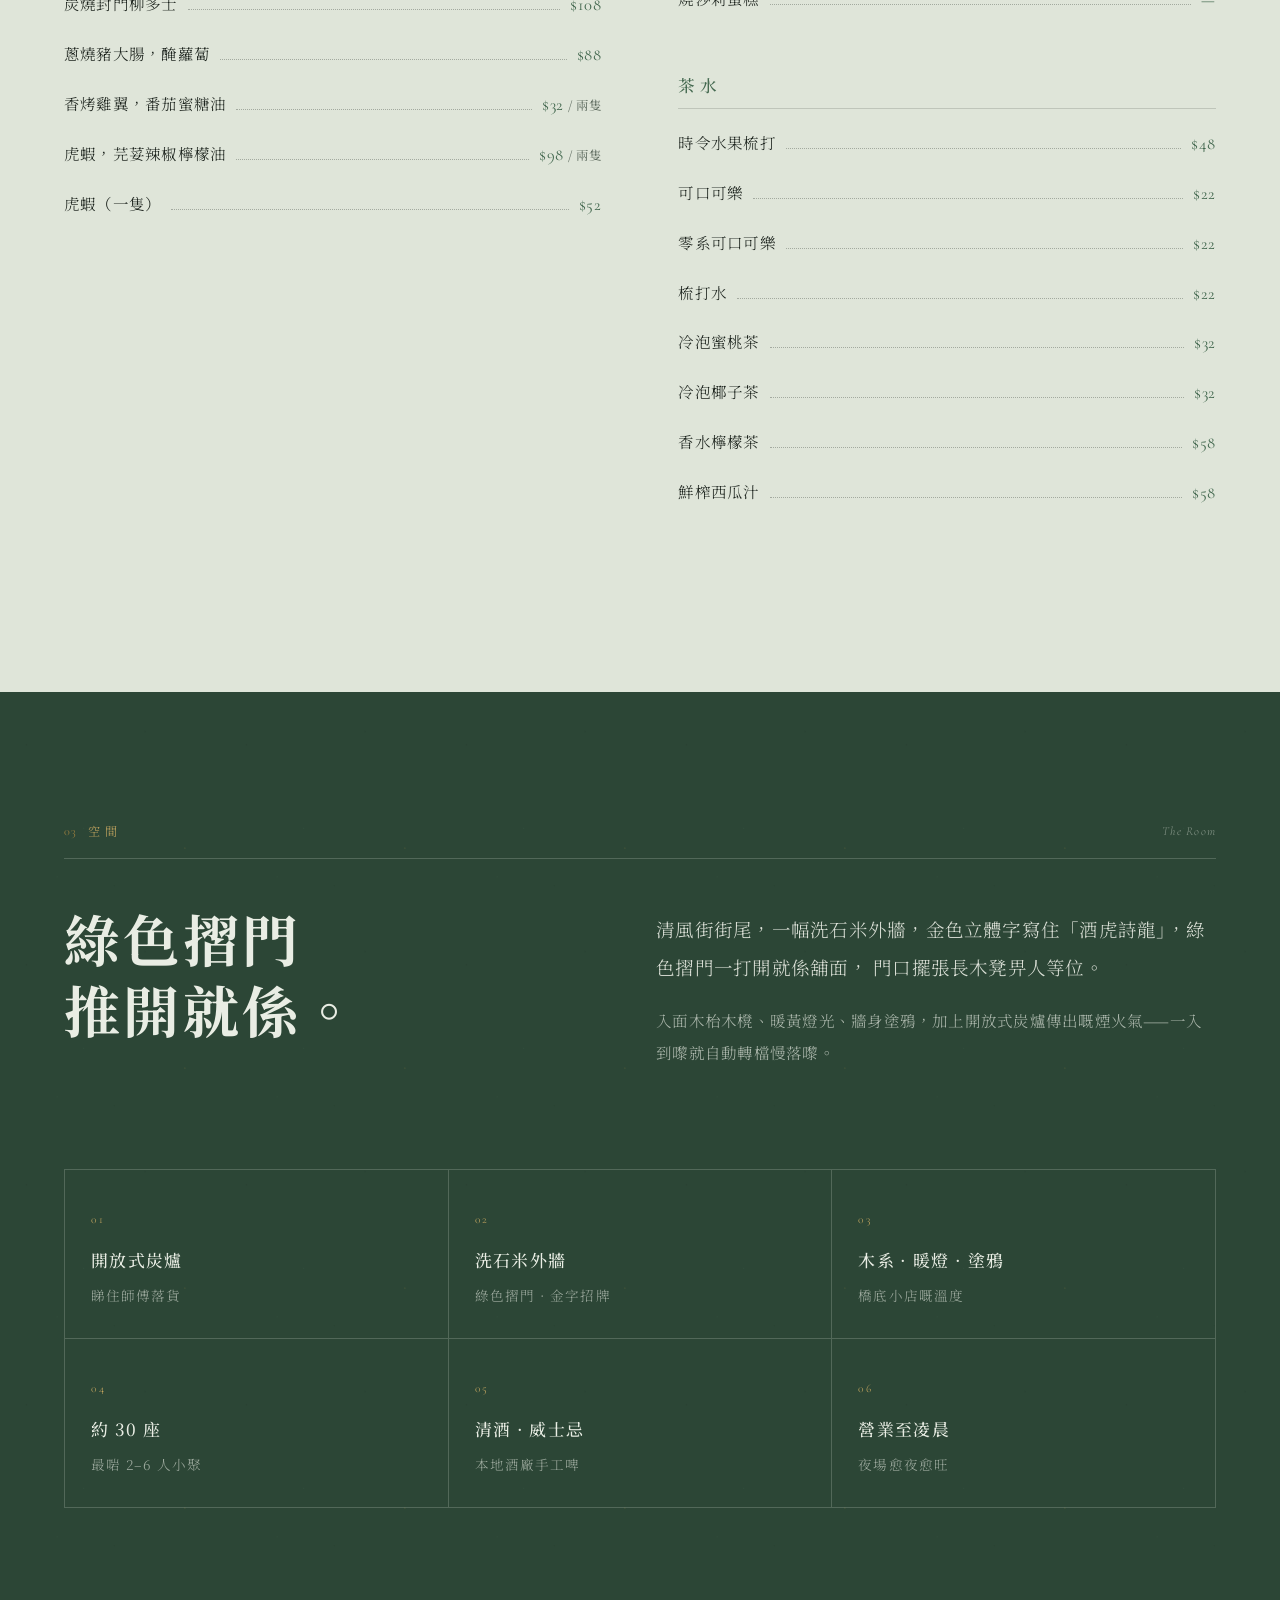
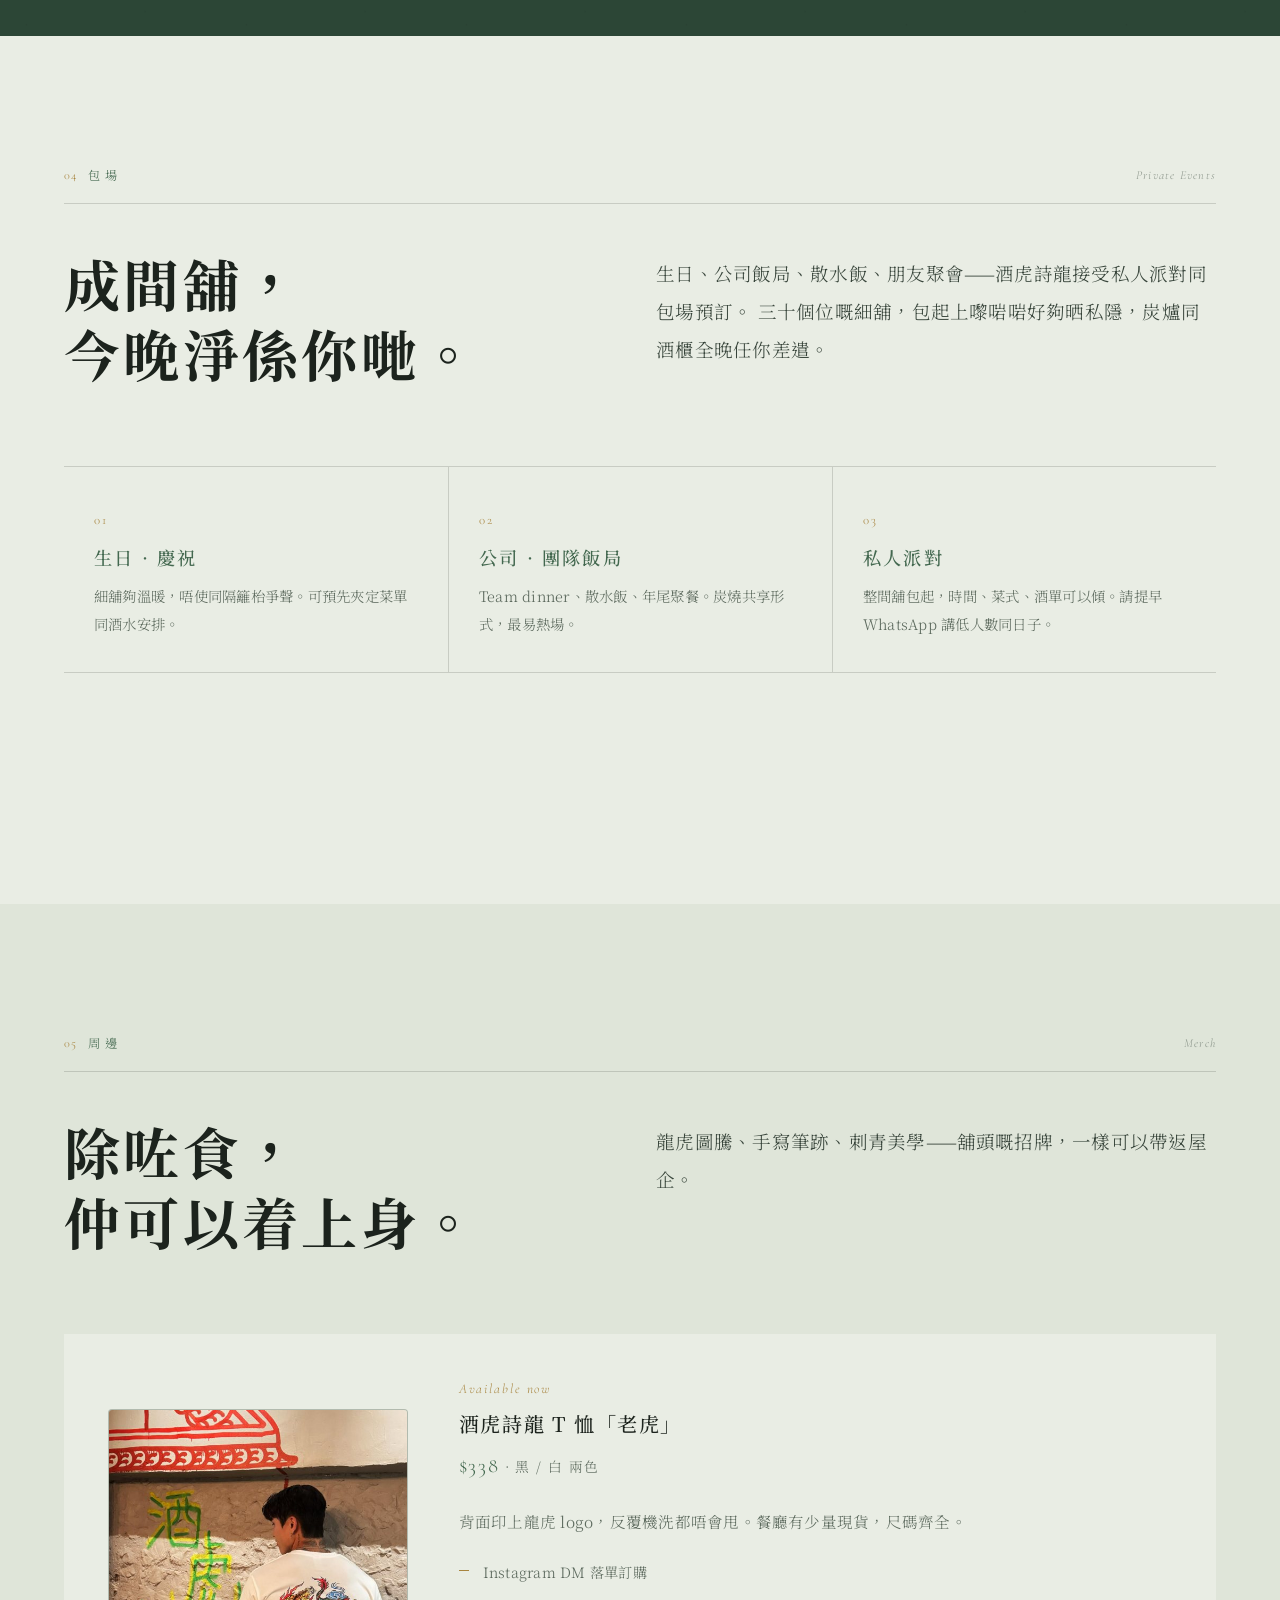
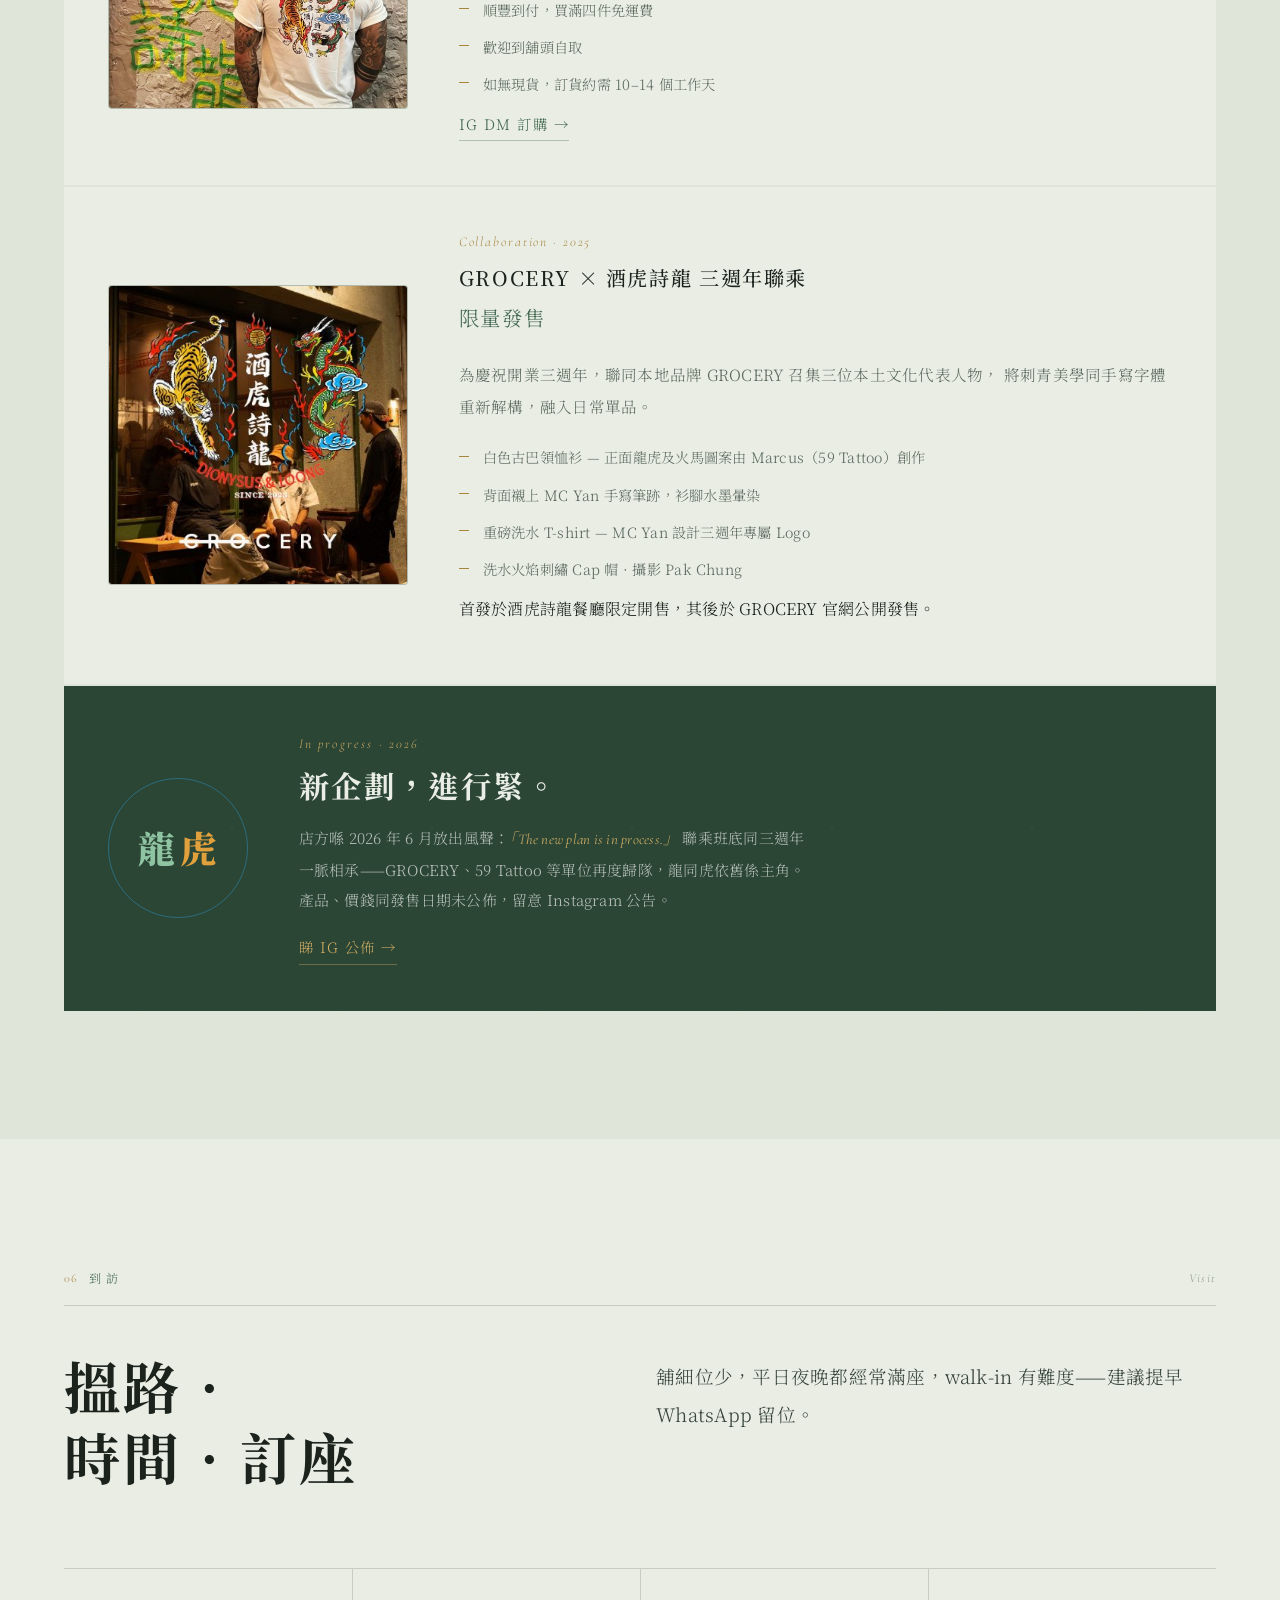
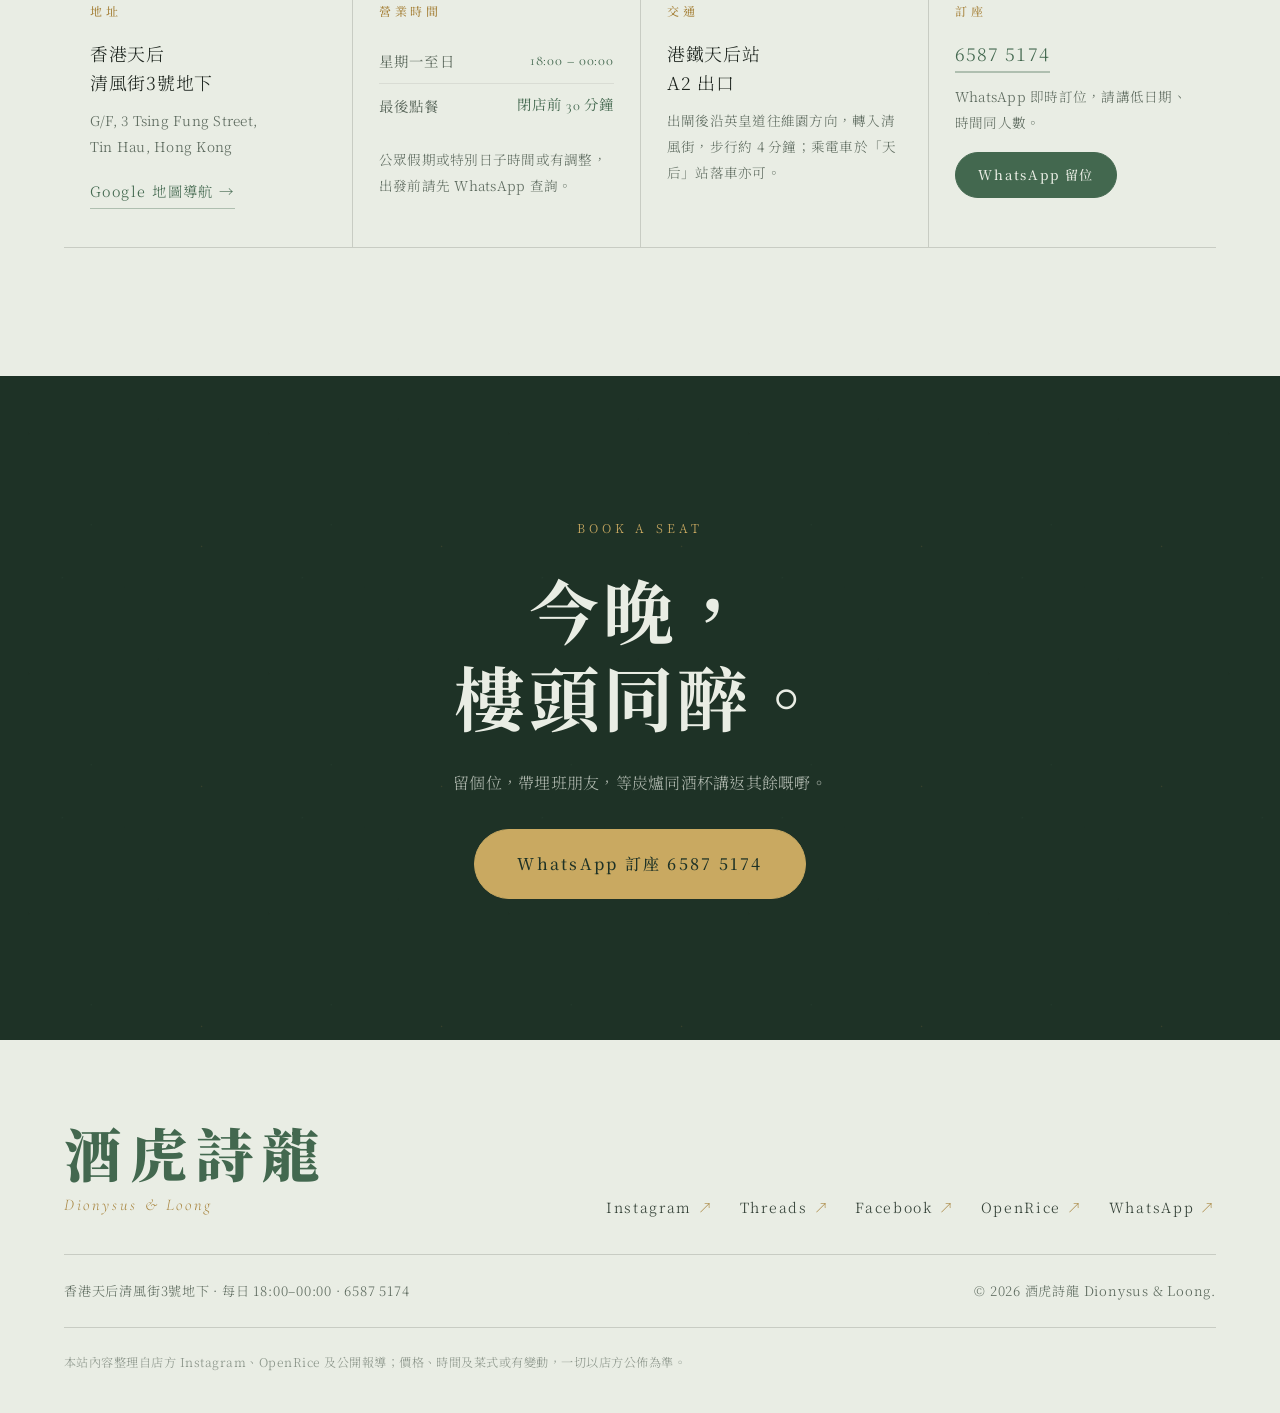
==== commit 891eedec: "Cut first-view page weight from 2.1 MB to 865 KB Images were 97% of the payload, and every one of th" ====
--- a/index.html
+++ b/index.html
@@ -12,6 +12,9 @@
 <meta property="og:site_name" content="酒虎詩龍 Dionysus & Loong">
 <meta property="og:title" content="酒虎詩龍 Dionysus & Loong｜天后港式小酒館">
 <meta property="og:description" content="狂飲且共樓頭醉，酒虎詩龍各自豪。港式串燒．燒烤．小酒館，天后清風街3號地下。">
+<meta property="og:url" content="https://kuafuro.github.io/dionyus_loong/">
+<meta property="og:image" content="https://kuafuro.github.io/dionyus_loong/assets/img/storefront.jpg">
+<meta property="og:image:alt" content="酒虎詩龍門面：洗石米外牆、綠色摺門、金色立體字招牌">
 <meta name="twitter:card" content="summary_large_image">
 
 <link rel="icon" href="data:image/svg+xml,%3Csvg xmlns='http://www.w3.org/2000/svg' viewBox='0 0 64 64'%3E%3Crect width='64' height='64' rx='12' fill='%23a02c20'/%3E%3Ctext x='32' y='45' font-size='32' text-anchor='middle' fill='%23f0e9da' font-family='serif'%3E%E8%99%8E%3C/text%3E%3C/svg%3E">
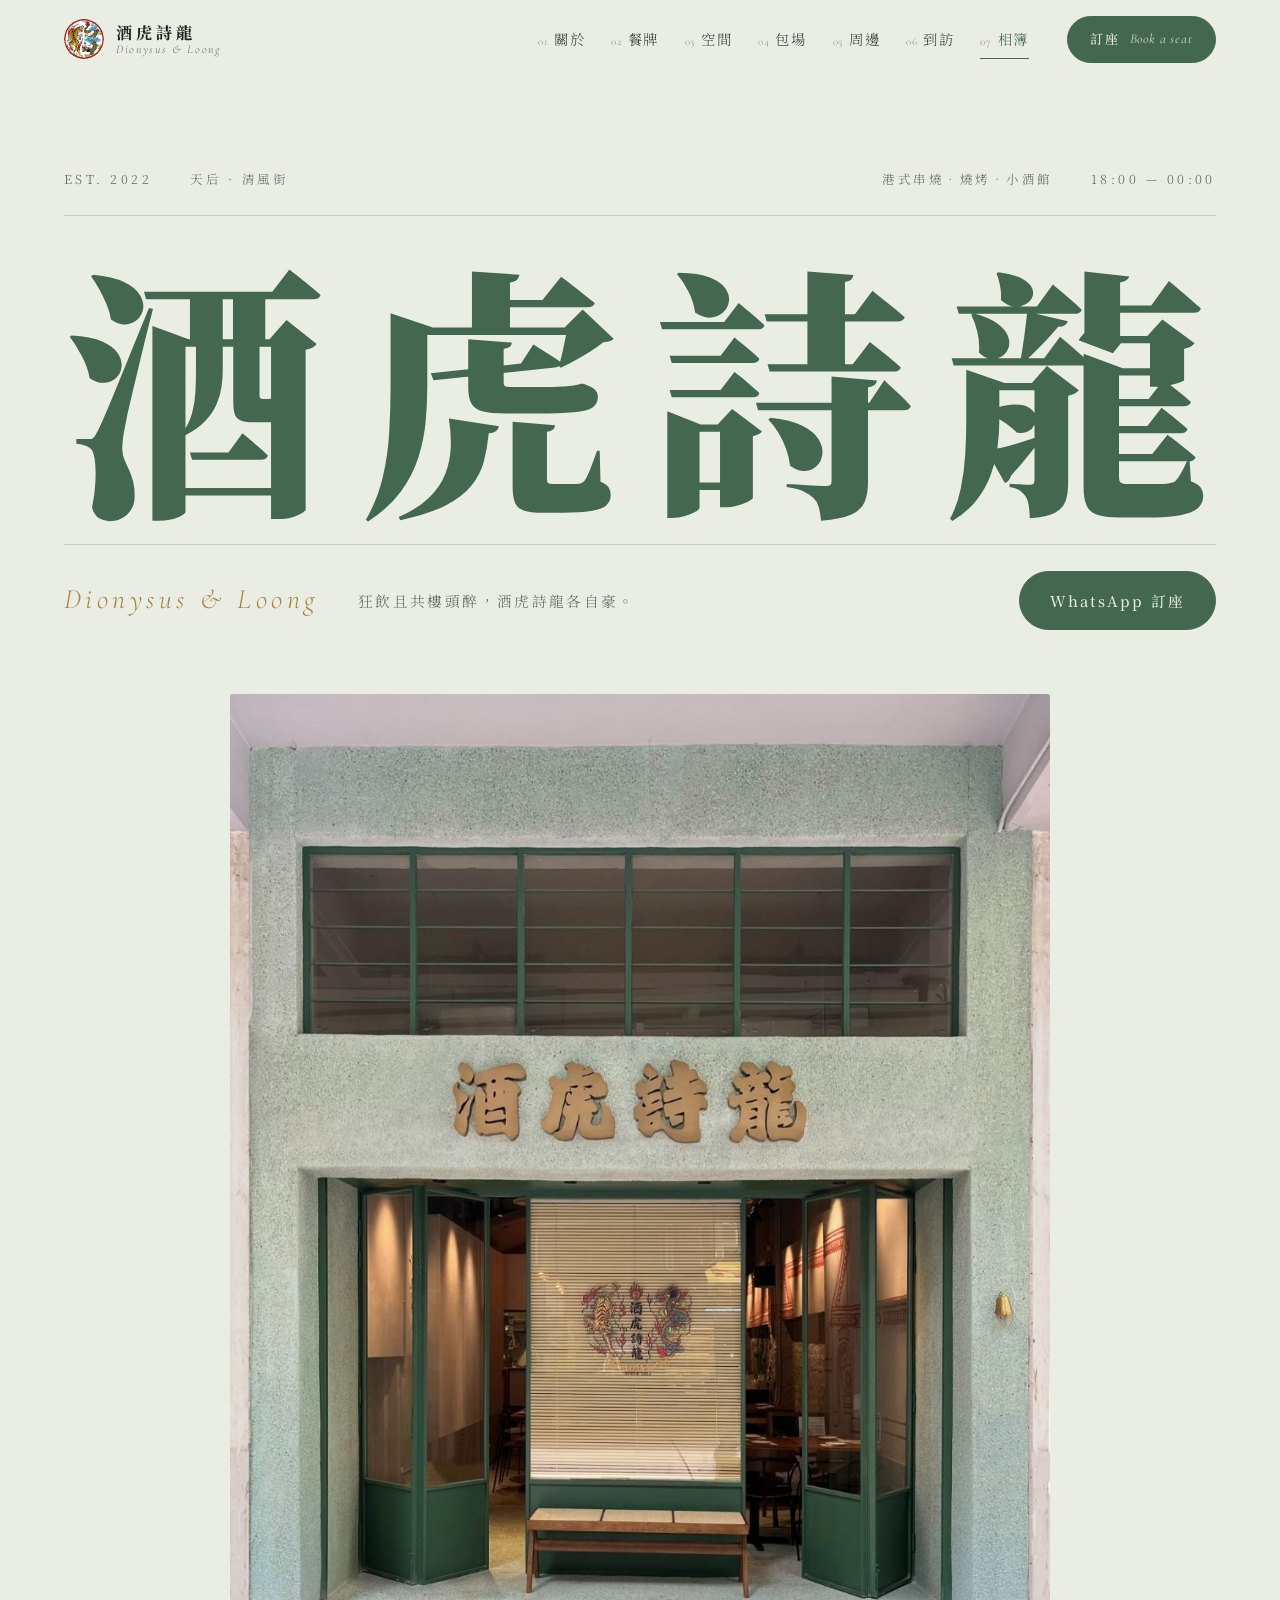
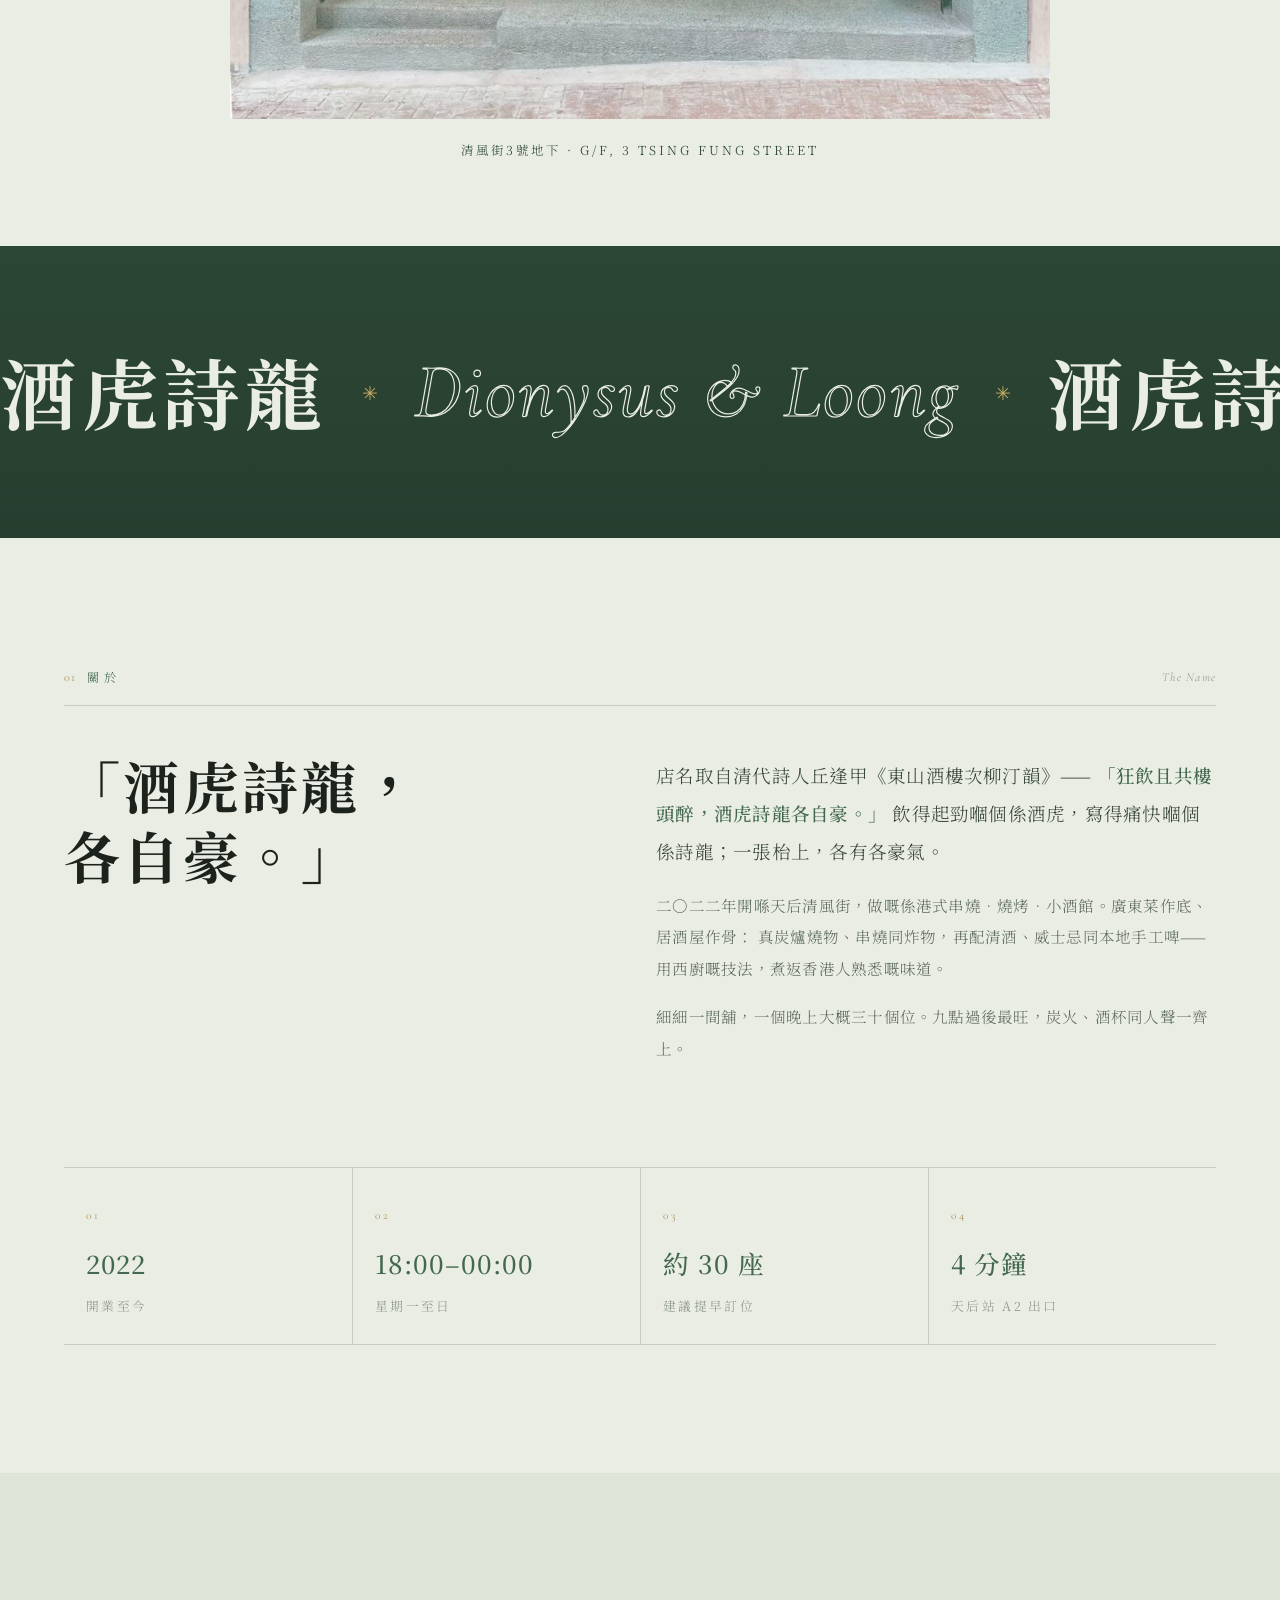
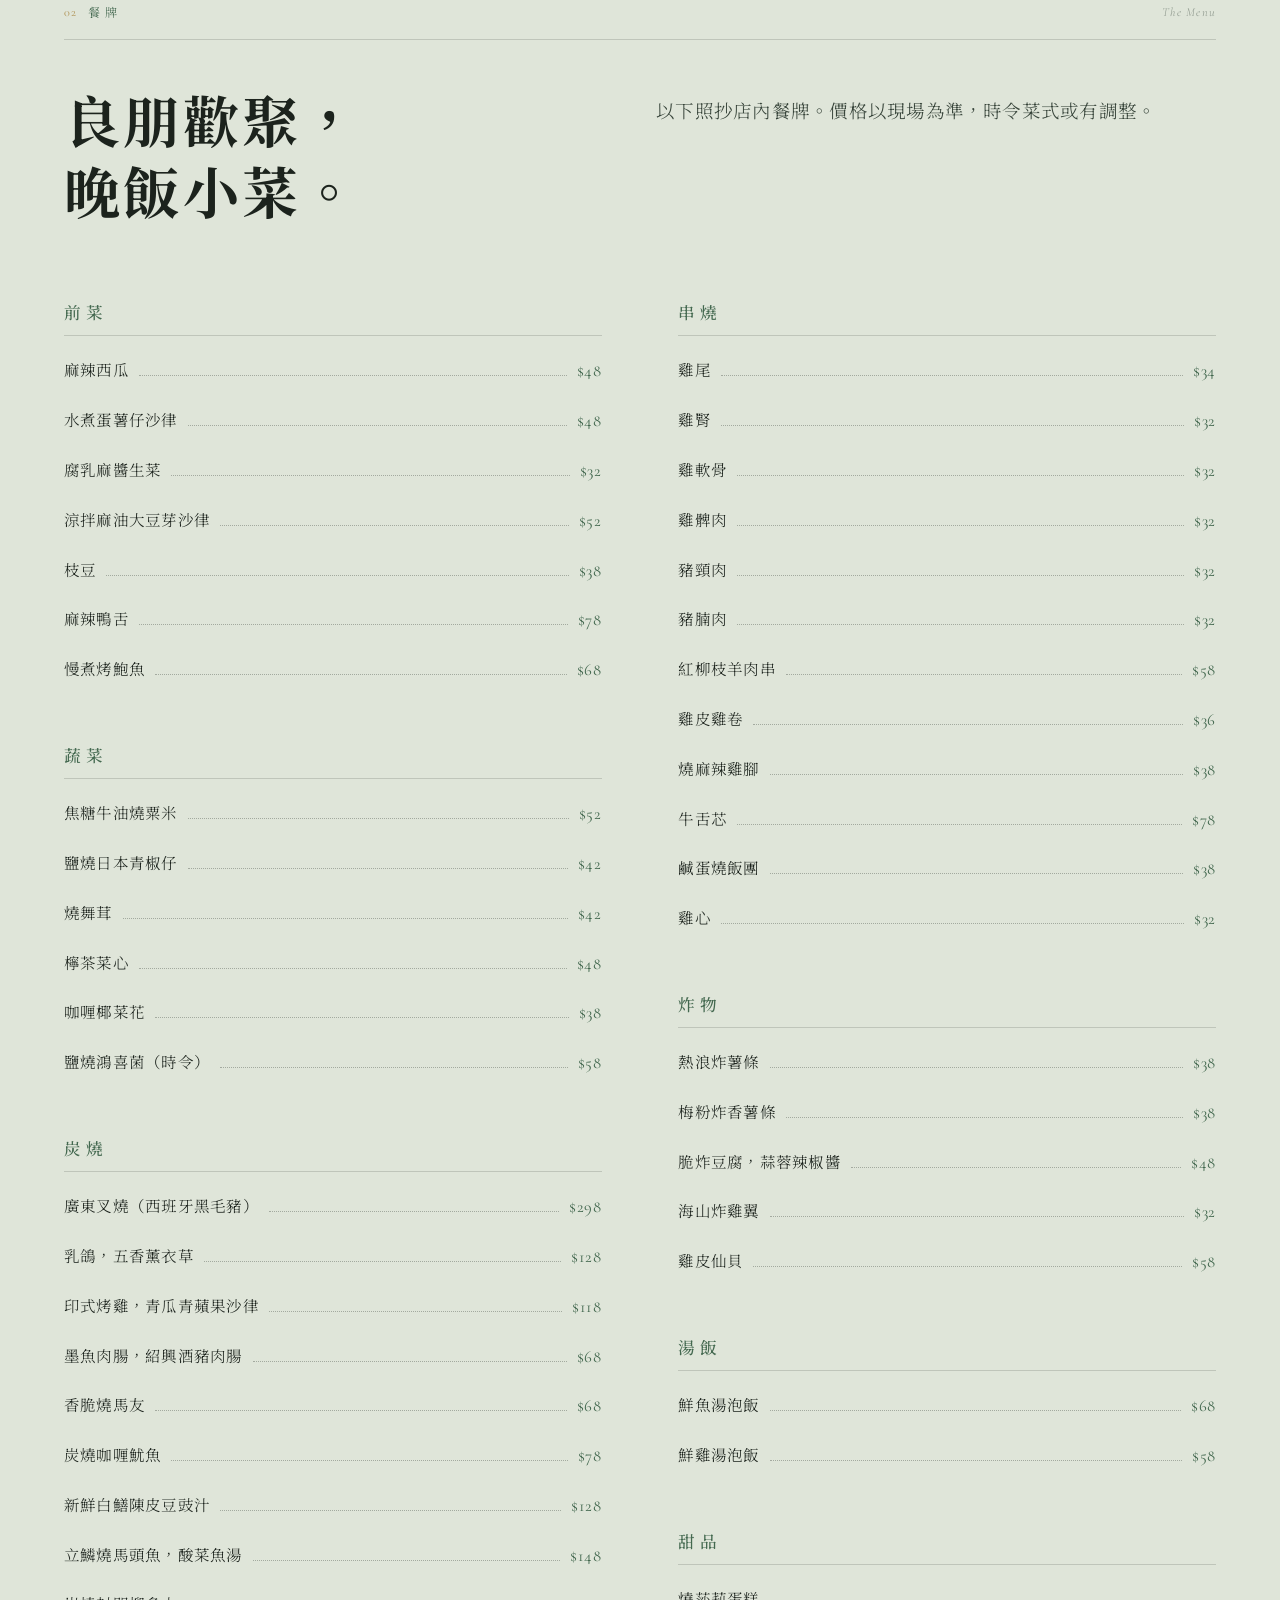
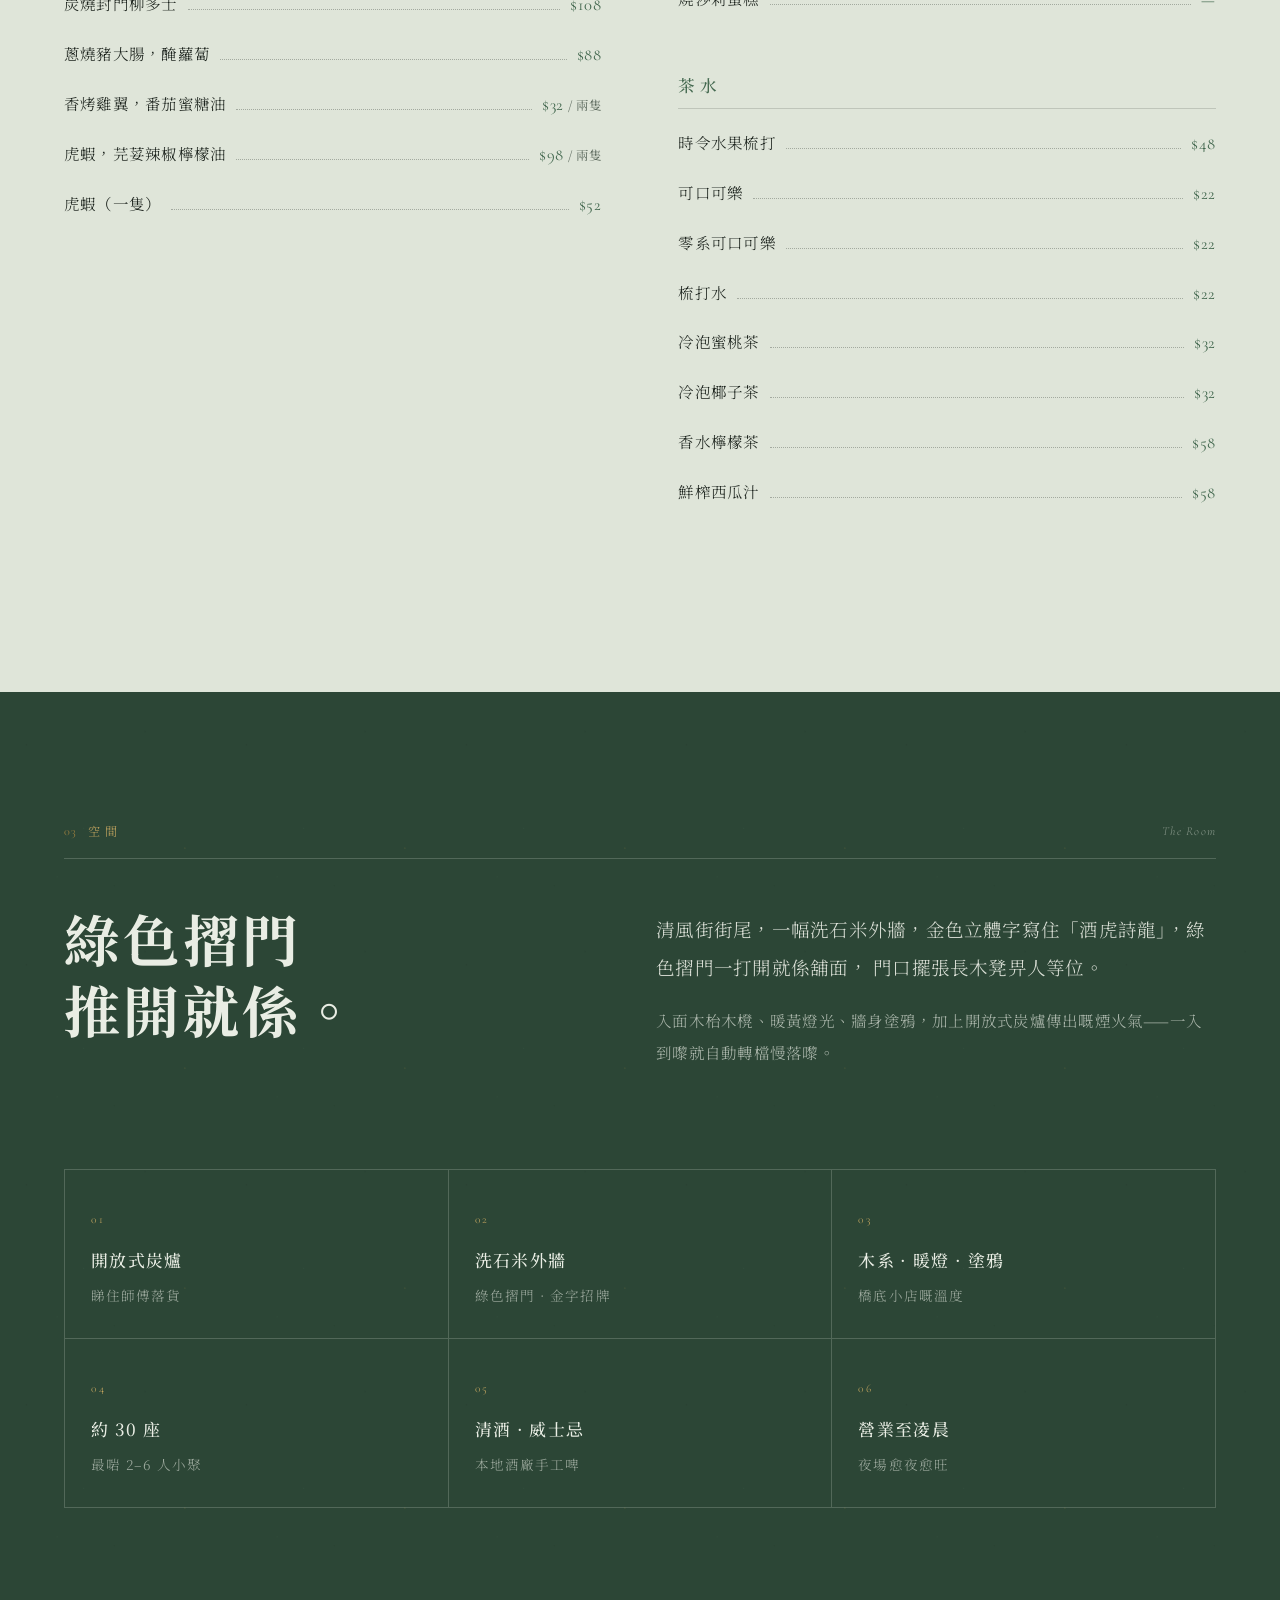
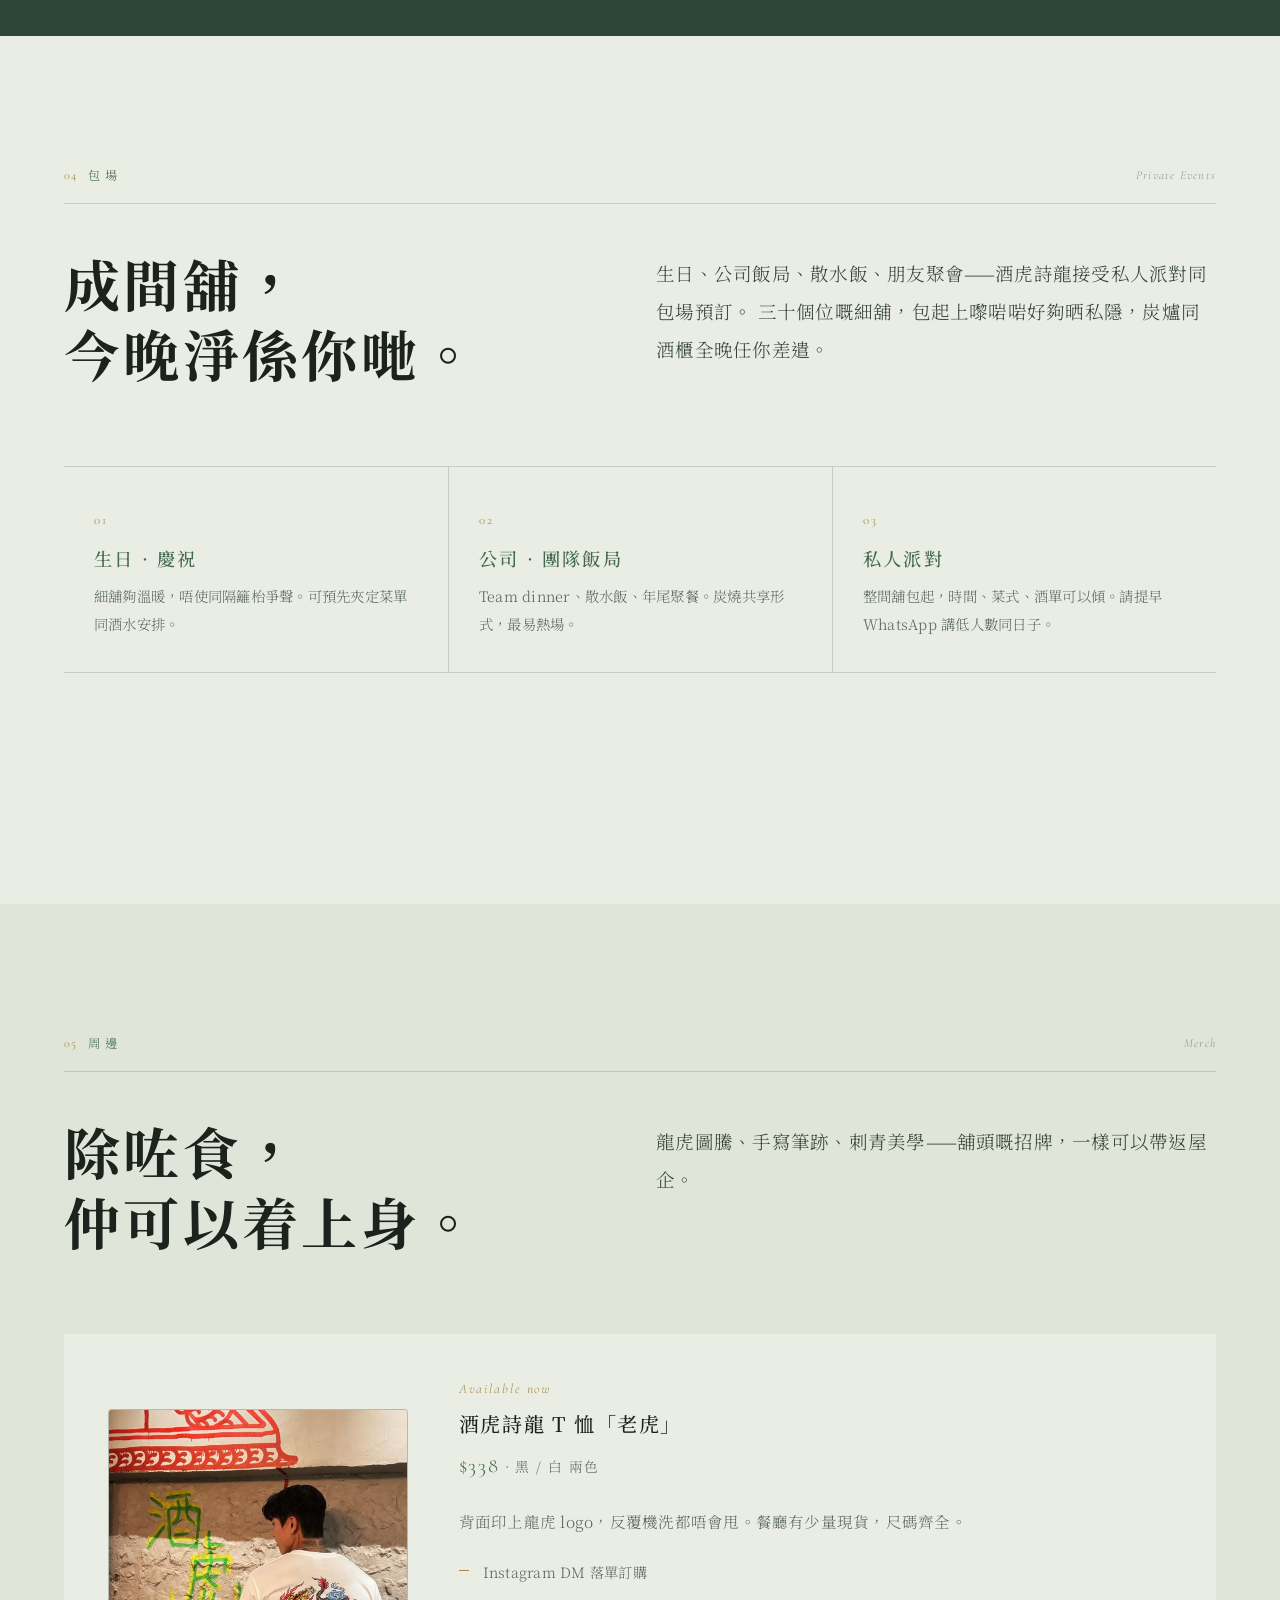
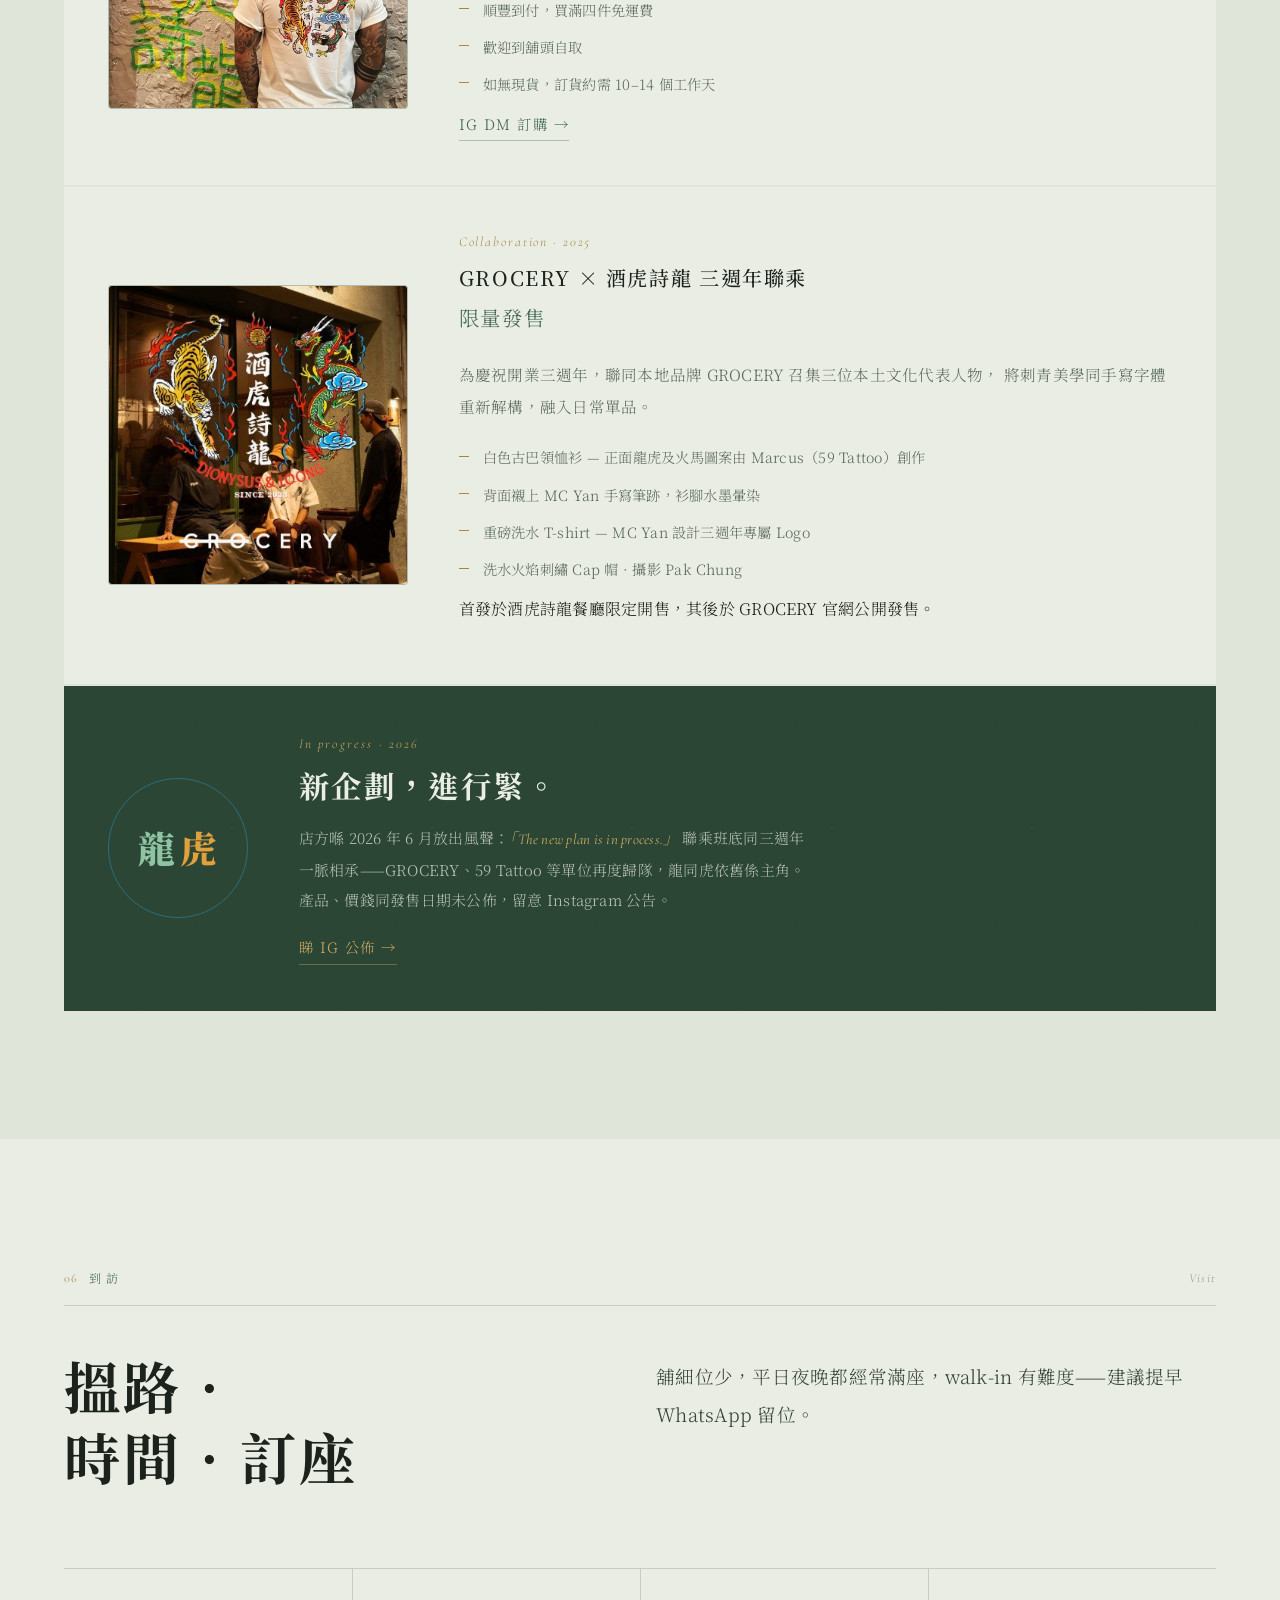
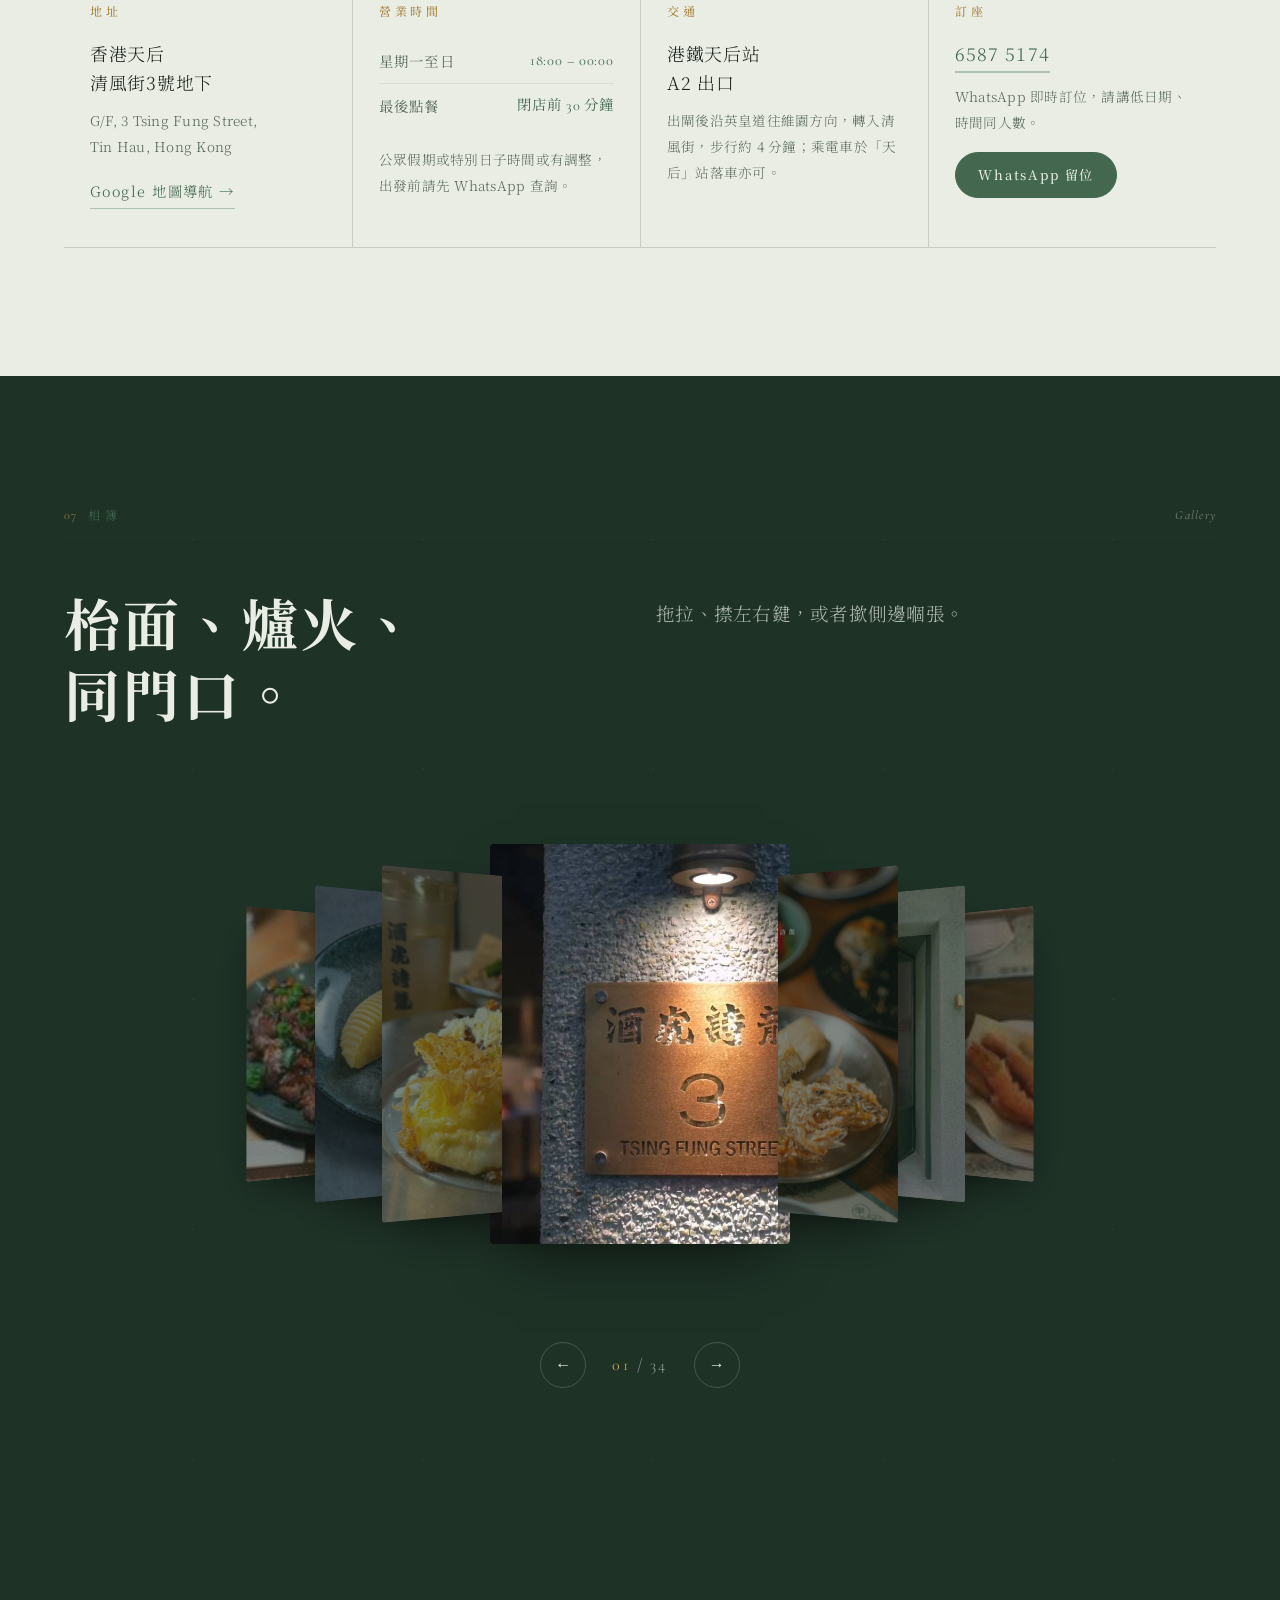
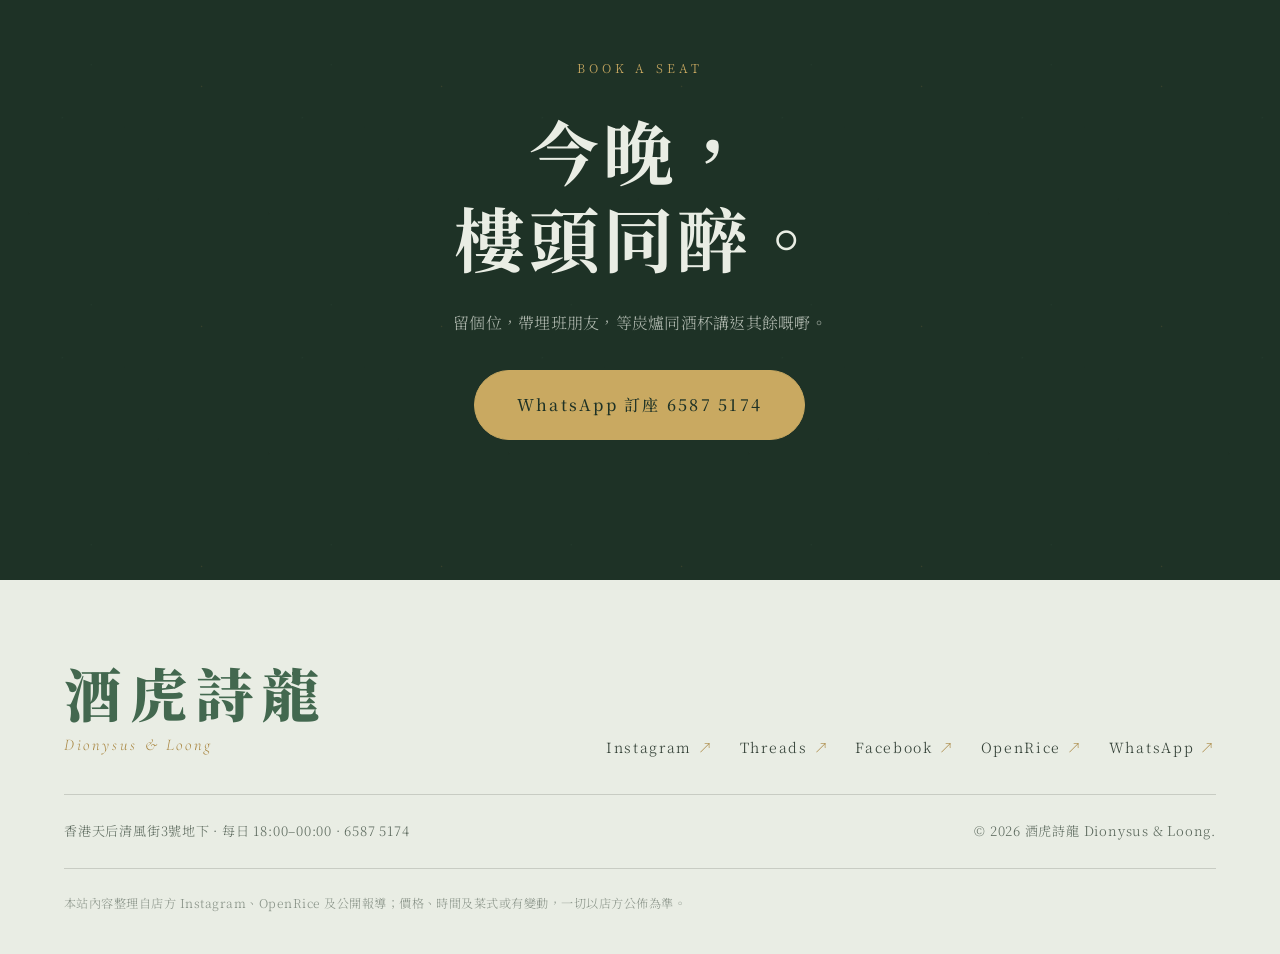
==== commit 597170d0: "Add a hand-written CoverFlow gallery Amicro turned out not to ship the card layouts its README adver" ====
--- a/index.html
+++ b/index.html
@@ -54,6 +54,7 @@
       <a href="#events"><i>04</i>包場</a>
       <a href="#merch"><i>05</i>周邊</a>
       <a href="#visit"><i>06</i>到訪</a>
+      <a href="#gallery"><i>07</i>相簿</a>
     </nav>
 
     <a class="btn btn--sm nav__book" href="https://api.whatsapp.com/send?phone=85265875174" target="_blank" rel="noopener">訂座 <span>Book a seat</span></a>
@@ -473,6 +474,70 @@
           <p class="info__sub">WhatsApp 即時訂位，請講低日期、時間同人數。</p>
           <a class="btn btn--sm" href="https://api.whatsapp.com/send?phone=85265875174" target="_blank" rel="noopener">WhatsApp 留位</a>
         </div>
+      </div>
+    </div>
+  </section>
+
+  <!-- ─────────── 相簿 ─────────── -->
+  <!-- CoverFlow written by hand: the reference library ships only its demo
+       build, so its card layouts are not actually distributable. Images are
+       assigned src only within a window of the active index, so opening the
+       page costs nothing until this section is reached. -->
+  <section class="sec sec--gallery" id="gallery">
+    <div class="wrap">
+      <p class="kicker"><i>07</i>相簿 <em>Gallery</em></p>
+
+      <div class="split">
+        <h2 class="h2">枱面、爐火、<br>同門口。</h2>
+        <div class="split__body">
+          <p class="lead">
+            拖拉、㩒左右鍵，或者撳側邊嗰張。
+          </p>
+        </div>
+      </div>
+    </div>
+
+    <div class="flow" id="flow">
+      <div class="flow__stage">
+        <figure class="flow__i" data-src="assets/img/gallery/g01.jpg"></figure>
+        <figure class="flow__i" data-src="assets/img/gallery/g02.jpg"></figure>
+        <figure class="flow__i" data-src="assets/img/gallery/g03.jpg"></figure>
+        <figure class="flow__i" data-src="assets/img/gallery/g04.jpg"></figure>
+        <figure class="flow__i" data-src="assets/img/gallery/g05.jpg"></figure>
+        <figure class="flow__i" data-src="assets/img/gallery/g06.jpg"></figure>
+        <figure class="flow__i" data-src="assets/img/gallery/g07.jpg"></figure>
+        <figure class="flow__i" data-src="assets/img/gallery/g08.jpg"></figure>
+        <figure class="flow__i" data-src="assets/img/gallery/g09.jpg"></figure>
+        <figure class="flow__i" data-src="assets/img/gallery/g10.jpg"></figure>
+        <figure class="flow__i" data-src="assets/img/gallery/g11.jpg"></figure>
+        <figure class="flow__i" data-src="assets/img/gallery/g12.jpg"></figure>
+        <figure class="flow__i" data-src="assets/img/gallery/g13.jpg"></figure>
+        <figure class="flow__i" data-src="assets/img/gallery/g14.jpg"></figure>
+        <figure class="flow__i" data-src="assets/img/gallery/g15.jpg"></figure>
+        <figure class="flow__i" data-src="assets/img/gallery/g16.jpg"></figure>
+        <figure class="flow__i" data-src="assets/img/gallery/g17.jpg"></figure>
+        <figure class="flow__i" data-src="assets/img/gallery/g18.jpg"></figure>
+        <figure class="flow__i" data-src="assets/img/gallery/g19.jpg"></figure>
+        <figure class="flow__i" data-src="assets/img/gallery/g20.jpg"></figure>
+        <figure class="flow__i" data-src="assets/img/gallery/g21.jpg"></figure>
+        <figure class="flow__i" data-src="assets/img/gallery/g22.jpg"></figure>
+        <figure class="flow__i" data-src="assets/img/gallery/g23.jpg"></figure>
+        <figure class="flow__i" data-src="assets/img/gallery/g24.jpg"></figure>
+        <figure class="flow__i" data-src="assets/img/gallery/g25.jpg"></figure>
+        <figure class="flow__i" data-src="assets/img/gallery/g26.jpg"></figure>
+        <figure class="flow__i" data-src="assets/img/gallery/g27.jpg"></figure>
+        <figure class="flow__i" data-src="assets/img/gallery/g28.jpg"></figure>
+        <figure class="flow__i" data-src="assets/img/gallery/g29.jpg"></figure>
+        <figure class="flow__i" data-src="assets/img/gallery/g30.jpg"></figure>
+        <figure class="flow__i" data-src="assets/img/gallery/g31.jpg"></figure>
+        <figure class="flow__i" data-src="assets/img/gallery/g32.jpg"></figure>
+        <figure class="flow__i" data-src="assets/img/gallery/g33.jpg"></figure>
+        <figure class="flow__i" data-src="assets/img/gallery/g34.jpg"></figure>
+      </div>
+      <div class="flow__ui">
+        <button class="flow__b" data-dir="-1" type="button" aria-label="上一張">←</button>
+        <p class="flow__n"><b id="flow-at">01</b><span>/ 34</span></p>
+        <button class="flow__b" data-dir="1" type="button" aria-label="下一張">→</button>
       </div>
     </div>
   </section>
--- a/assets/css/style.css
+++ b/assets/css/style.css
@@ -531,6 +531,57 @@
 .link--inv{ color:var(--brass-lt); border-bottom-color:rgba(201,169,97,.4); }
 .link--inv:hover{ color:var(--paper); border-color:var(--paper); }
 
+/* ── gallery — CoverFlow ───────────────────────────────────────────────── */
+.sec--gallery{ background:var(--door-dp); background-image:var(--speckle); background-size:230px 230px; overflow:hidden; }
+.sec--gallery .h2{ color:var(--paper); }
+.sec--gallery .lead{ color:rgba(233,237,228,.72); }
+
+.flow{ margin-top:clamp(34px,5vw,56px); }
+.flow__stage{
+  position:relative; height:clamp(300px,46vw,520px);
+  perspective:1400px; transform-style:preserve-3d;
+  touch-action:pan-y;                 /* let the page scroll; we take the x-axis */
+  cursor:grab;
+}
+.flow__stage.is-drag{ cursor:grabbing; }
+.flow__i{
+  position:absolute; top:50%; left:50%; margin:0;
+  width:clamp(190px,26vw,300px); aspect-ratio:3/4;
+  border-radius:4px; overflow:hidden; background:#1a2620;
+  box-shadow:0 24px 60px -24px rgba(0,0,0,.75);
+  transform:translate(-50%,-50%);
+  transition:transform .62s var(--ease), opacity .5s var(--ease);
+  will-change:transform;
+}
+.flow__i img{ width:100%; height:100%; object-fit:cover; }
+.flow__i::after{                       /* dim everything but the front card */
+  content:""; position:absolute; inset:0;
+  background:rgba(20,34,26,.55); opacity:1;
+  transition:opacity .5s var(--ease);
+}
+.flow__i.is-at::after{ opacity:0; }
+.flow__i.is-off{ opacity:0; pointer-events:none; }
+
+.flow__ui{
+  display:flex; align-items:center; justify-content:center; gap:26px;
+  margin-top:clamp(24px,3vw,38px);
+}
+.flow__b{
+  width:46px; height:46px; flex:none; cursor:pointer;
+  background:none; color:var(--paper);
+  border:1px solid var(--line-inv); border-radius:50%;
+  font-size:1rem; line-height:1;
+  transition:background .3s, border-color .3s, transform .3s var(--ease);
+}
+.flow__b:hover{ background:rgba(233,237,228,.1); border-color:var(--brass-lt); transform:translateY(-2px); }
+.flow__n{ margin:0; font-family:var(--latin); font-size:1rem; letter-spacing:.14em; color:rgba(233,237,228,.6); }
+.flow__n b{ font-weight:400; color:var(--brass-lt); }
+.flow__n span{ margin-left:7px; }
+
+@media (prefers-reduced-motion:reduce){
+  .flow__i{ transition:none; }
+}
+
 /* ── visit ─────────────────────────────────────────────────────────────── */
 .info{
   display:grid; grid-template-columns:repeat(4,1fr);
@@ -680,6 +731,11 @@
 
 /* ── micro-interactions ────────────────────────────────────────────────── */
 .marquee:hover .marquee__track{ animation-play-state:paused; }
+
+/* pointer-driven transforms are written inline by JS; these just make the
+   spring-back smooth and keep the compositor informed */
+.btn, .card, .merch__art{ will-change:transform; }
+.card, .merch__art{ transition:transform .45s var(--ease), border-color .32s, background .32s; }
 
 
 /* facade drifts a touch slower than the page */
